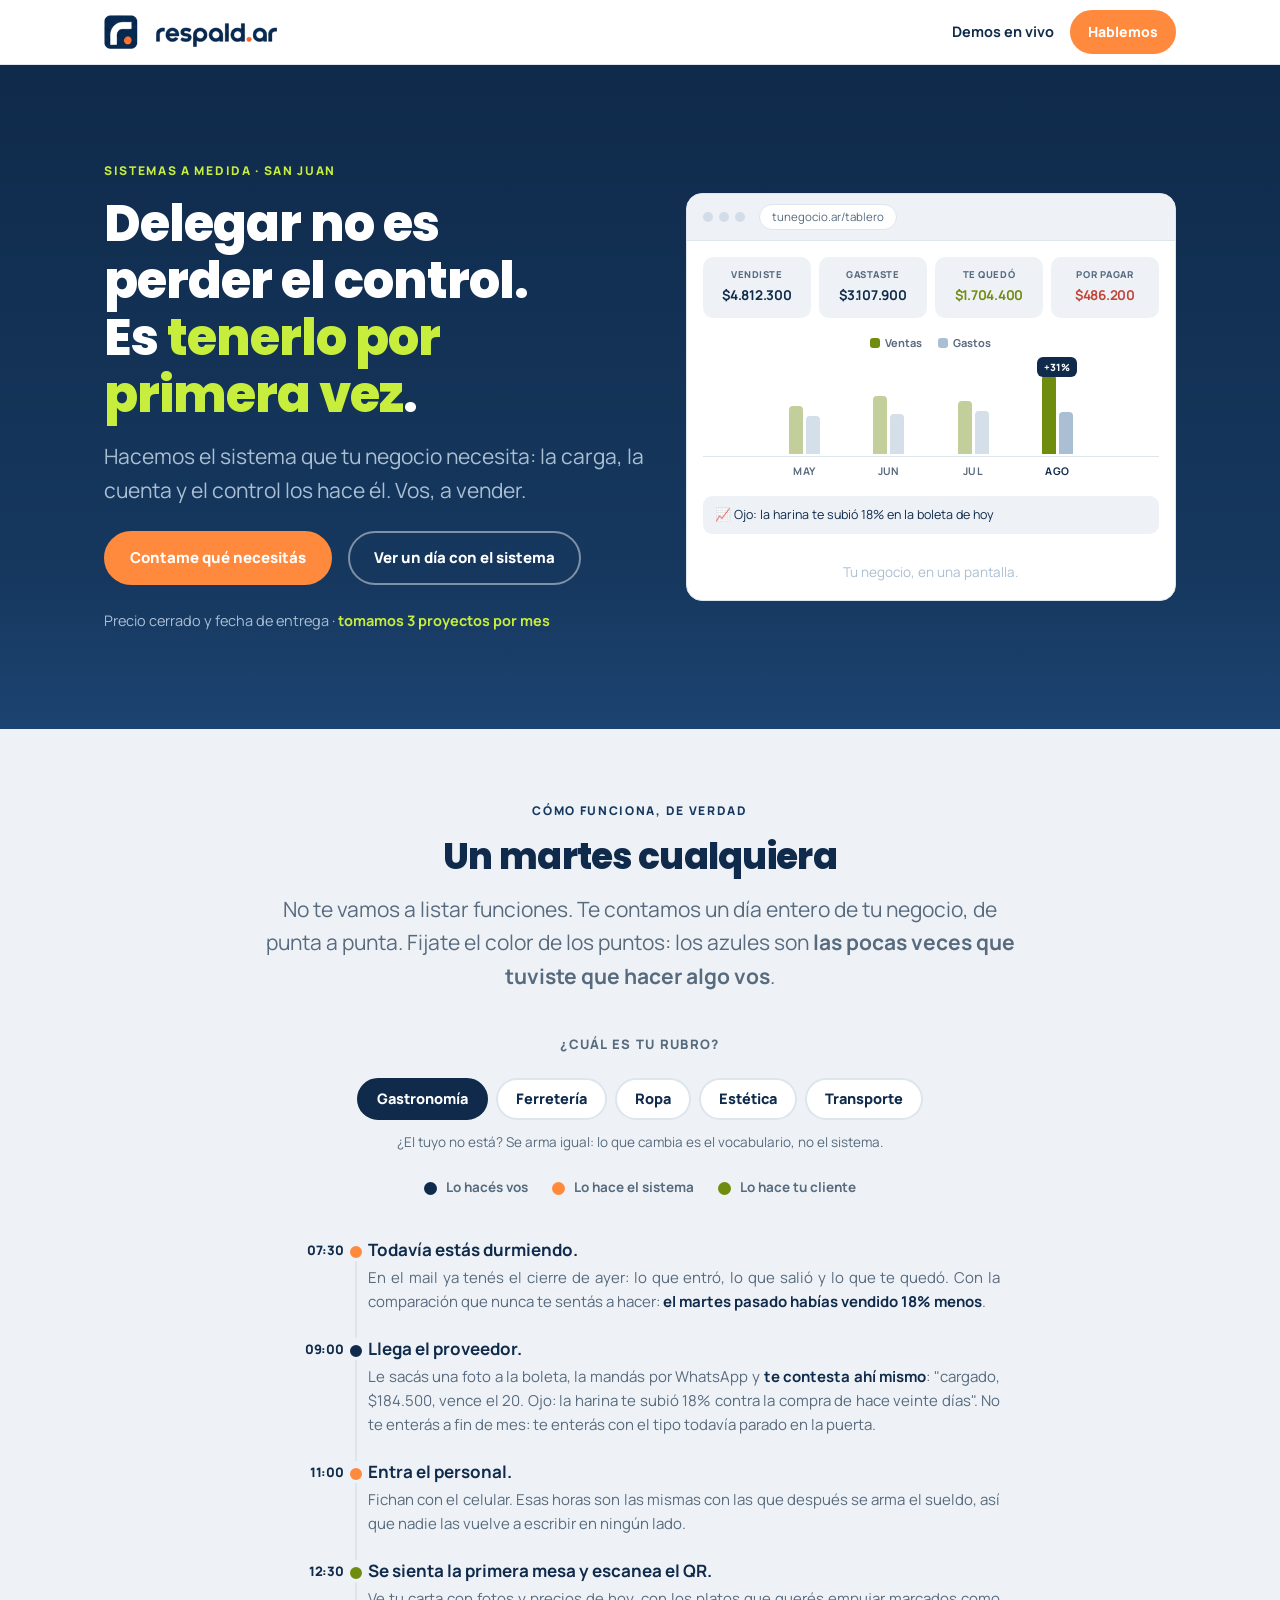
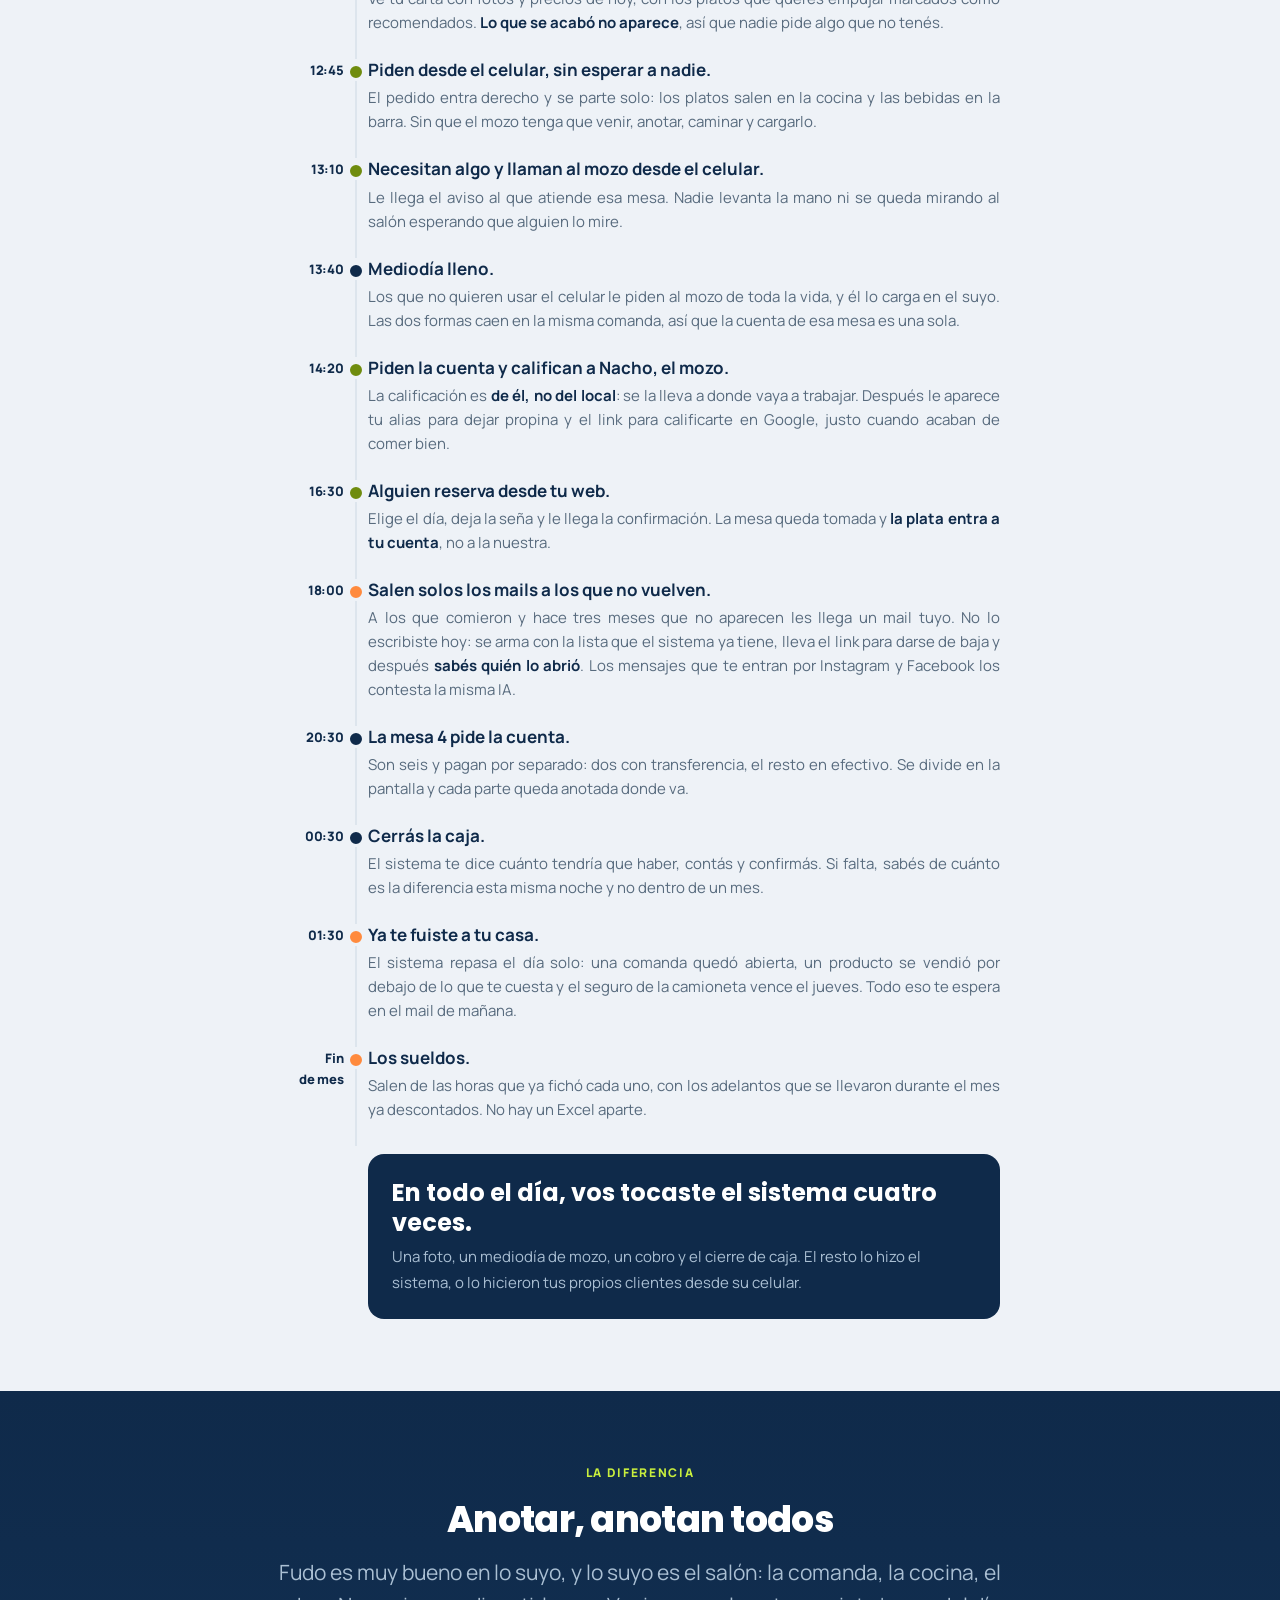
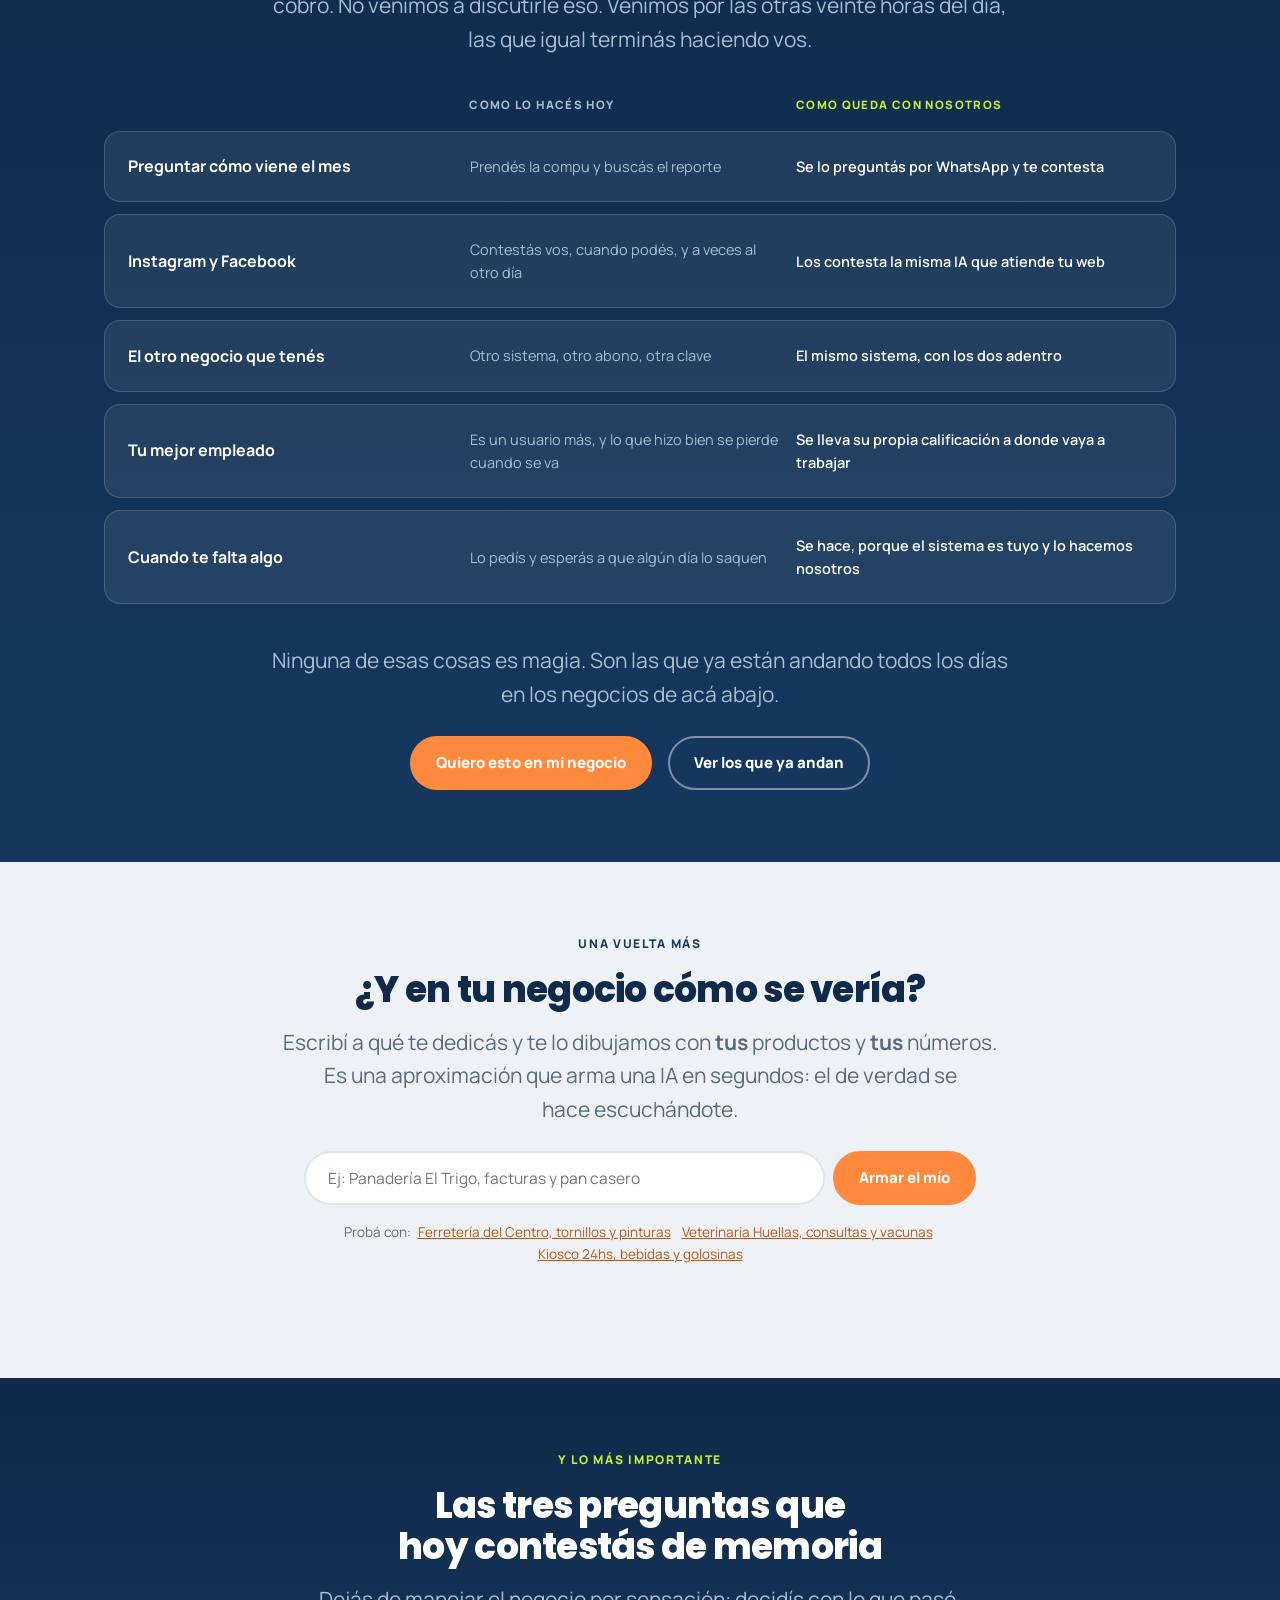
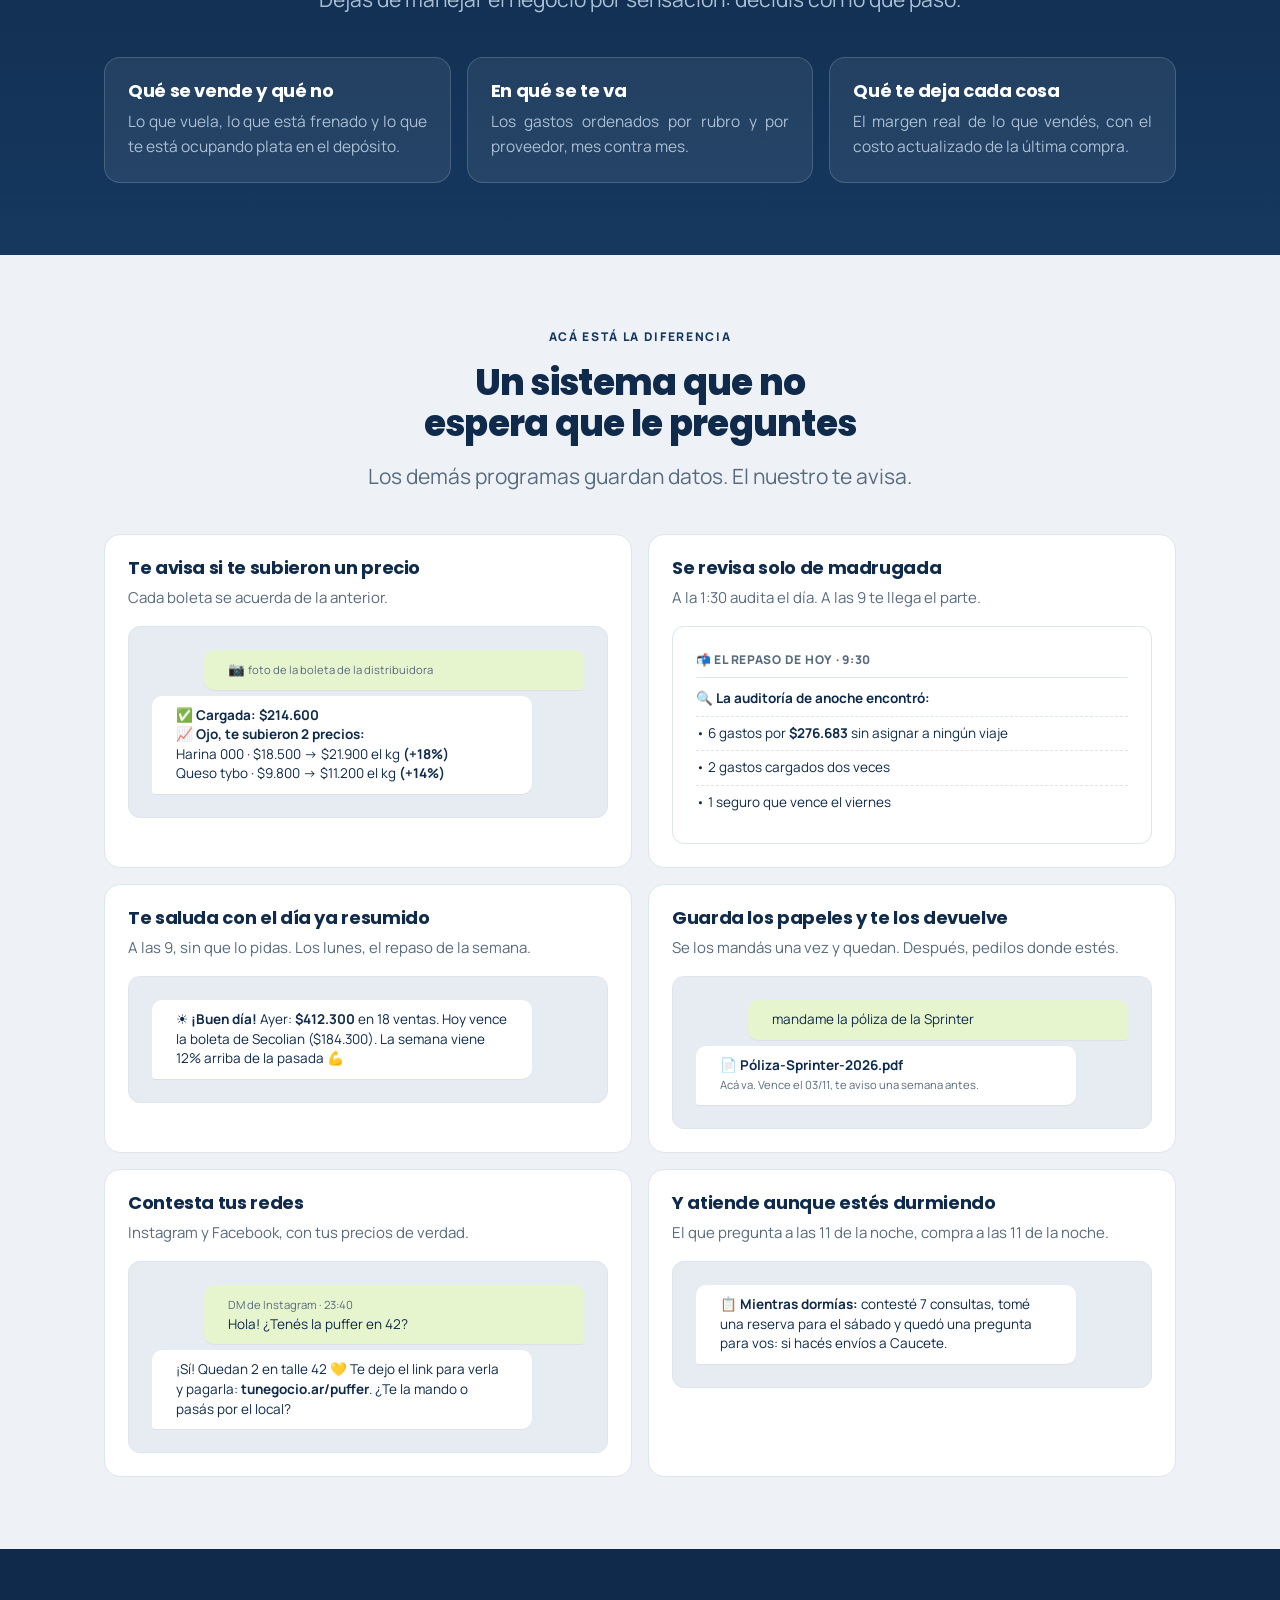
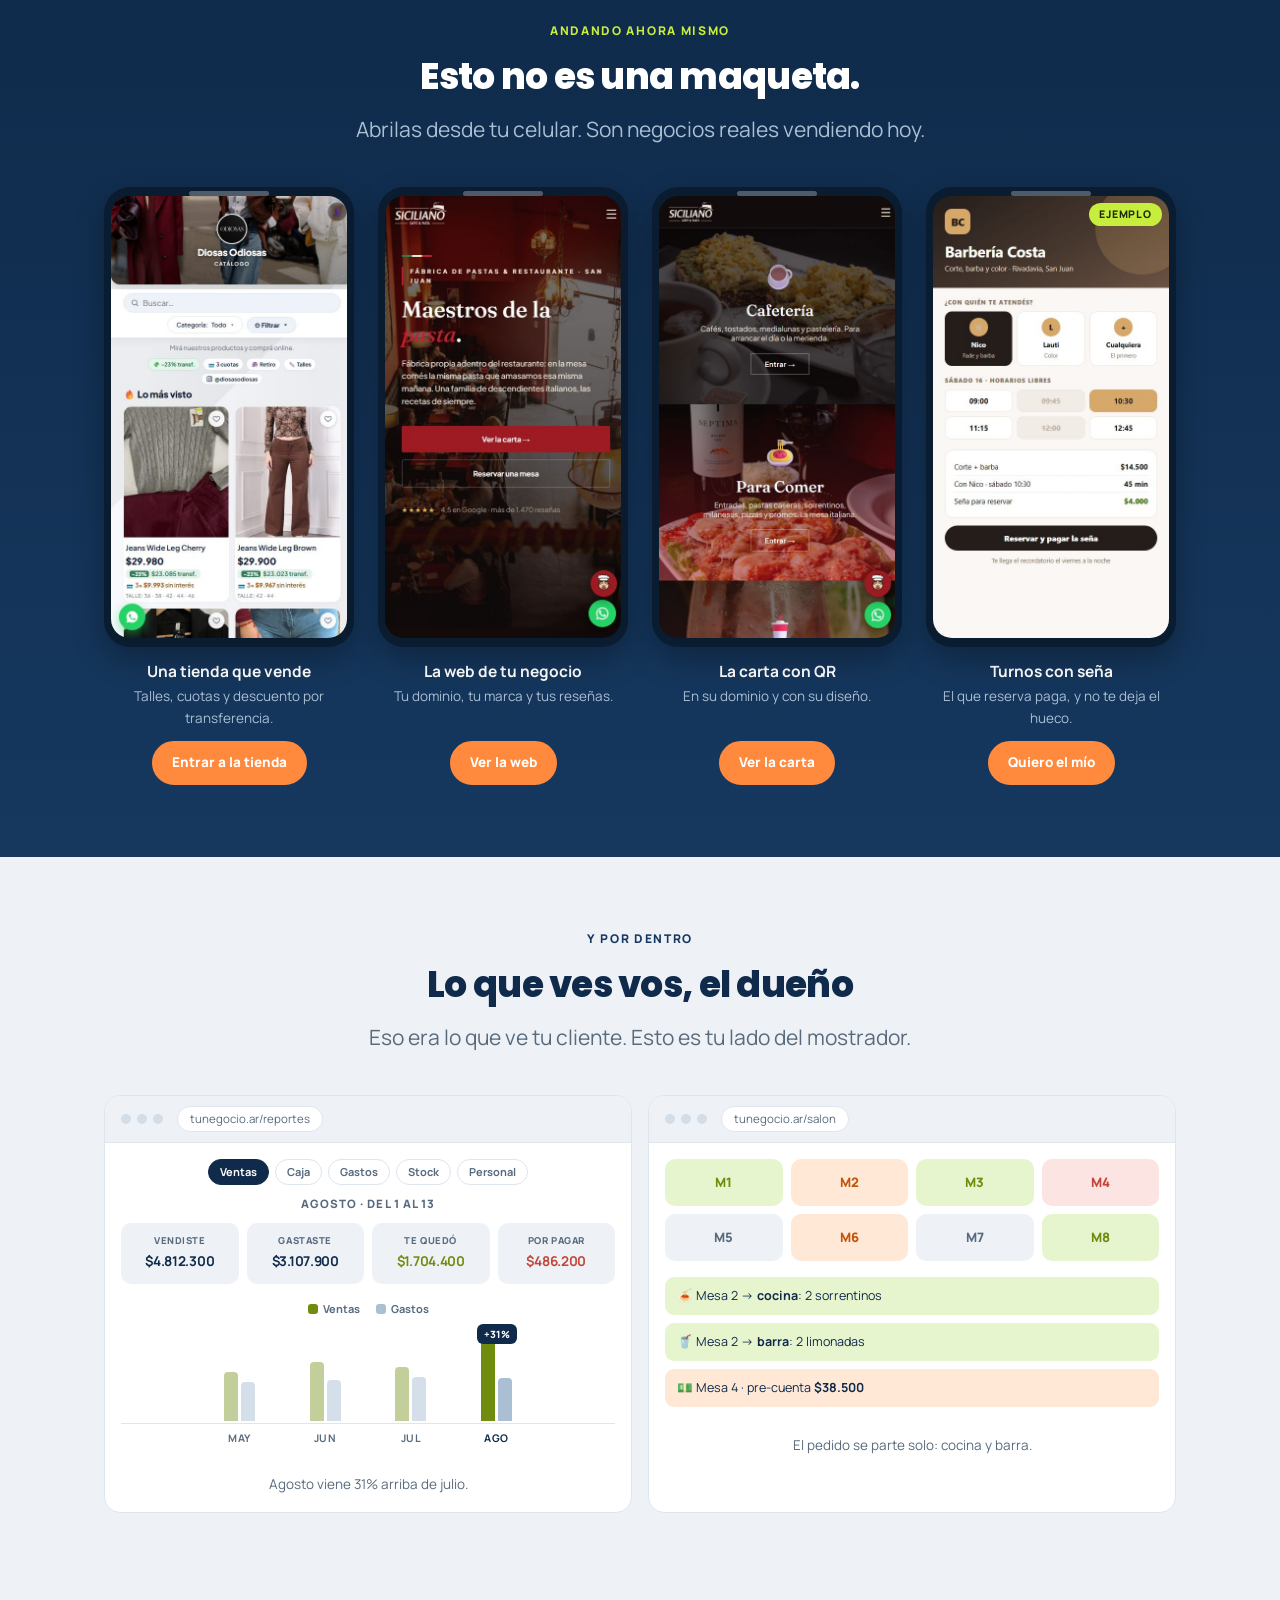
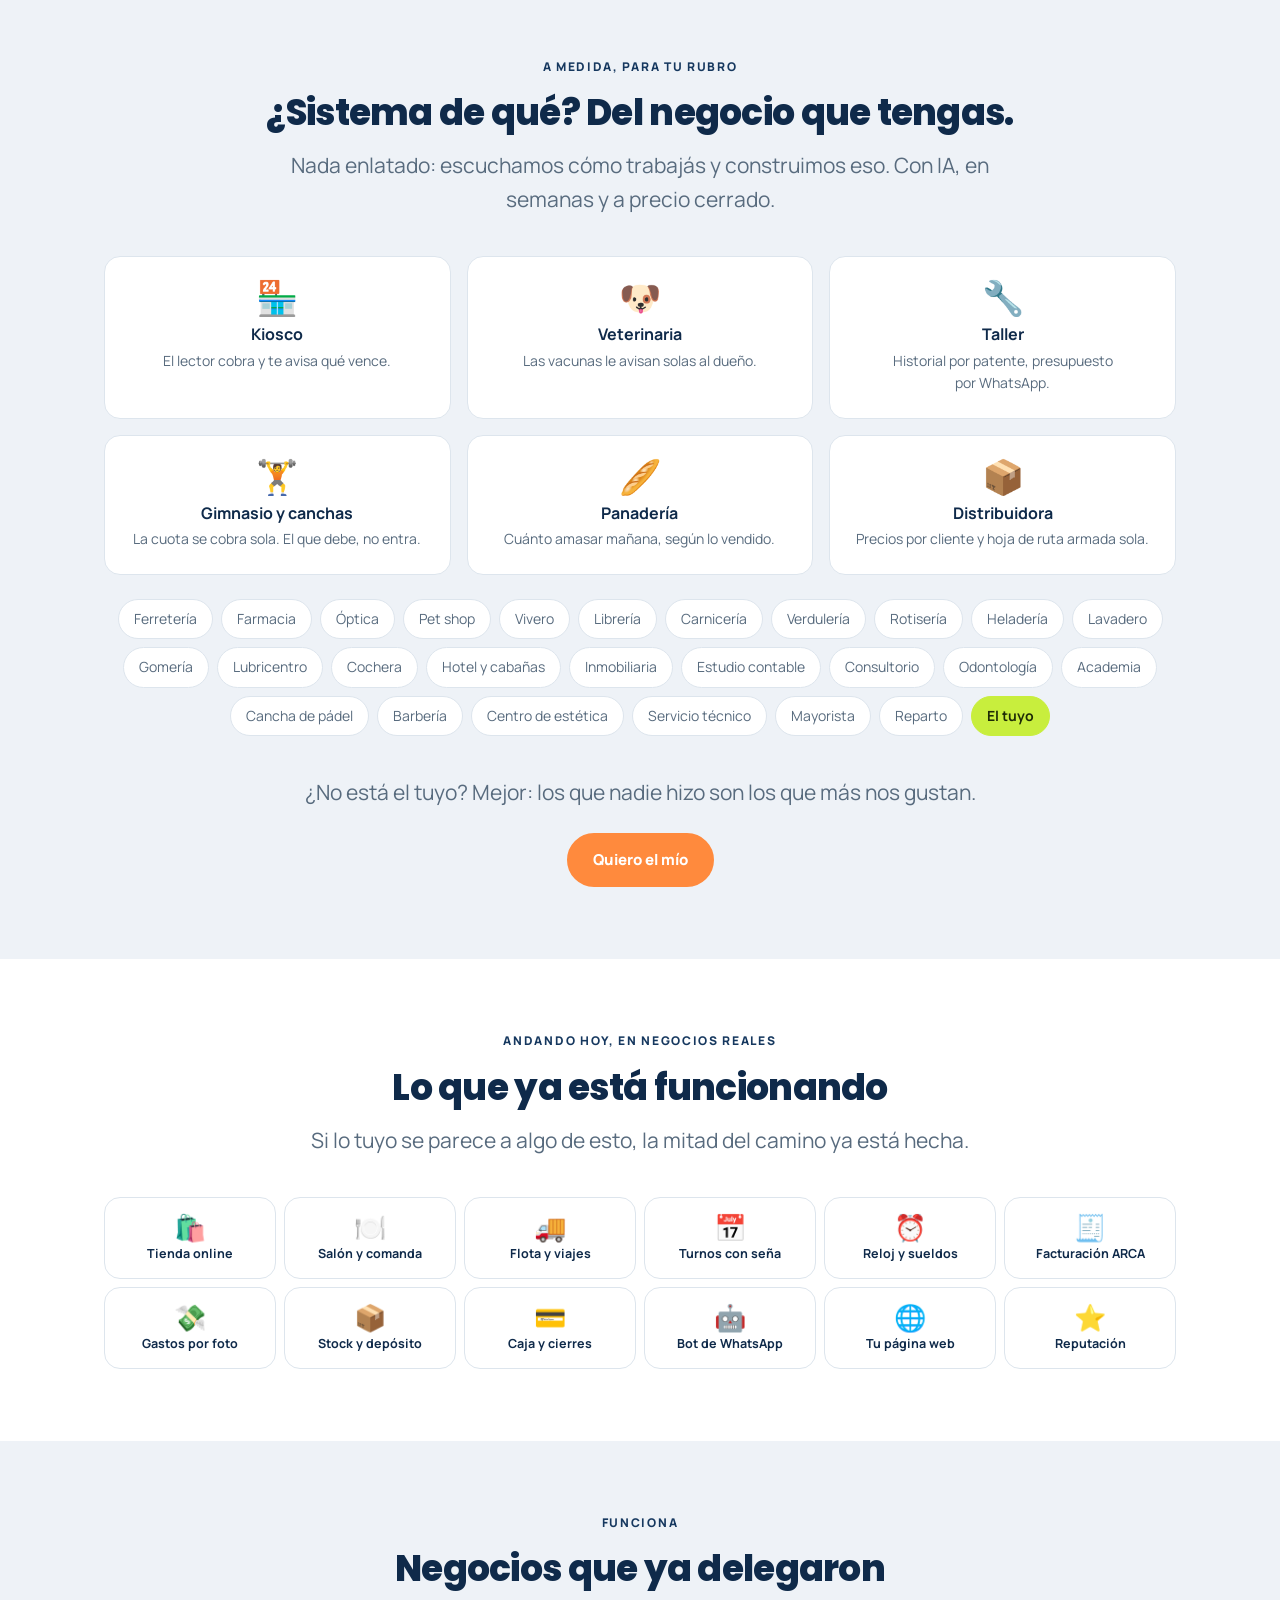
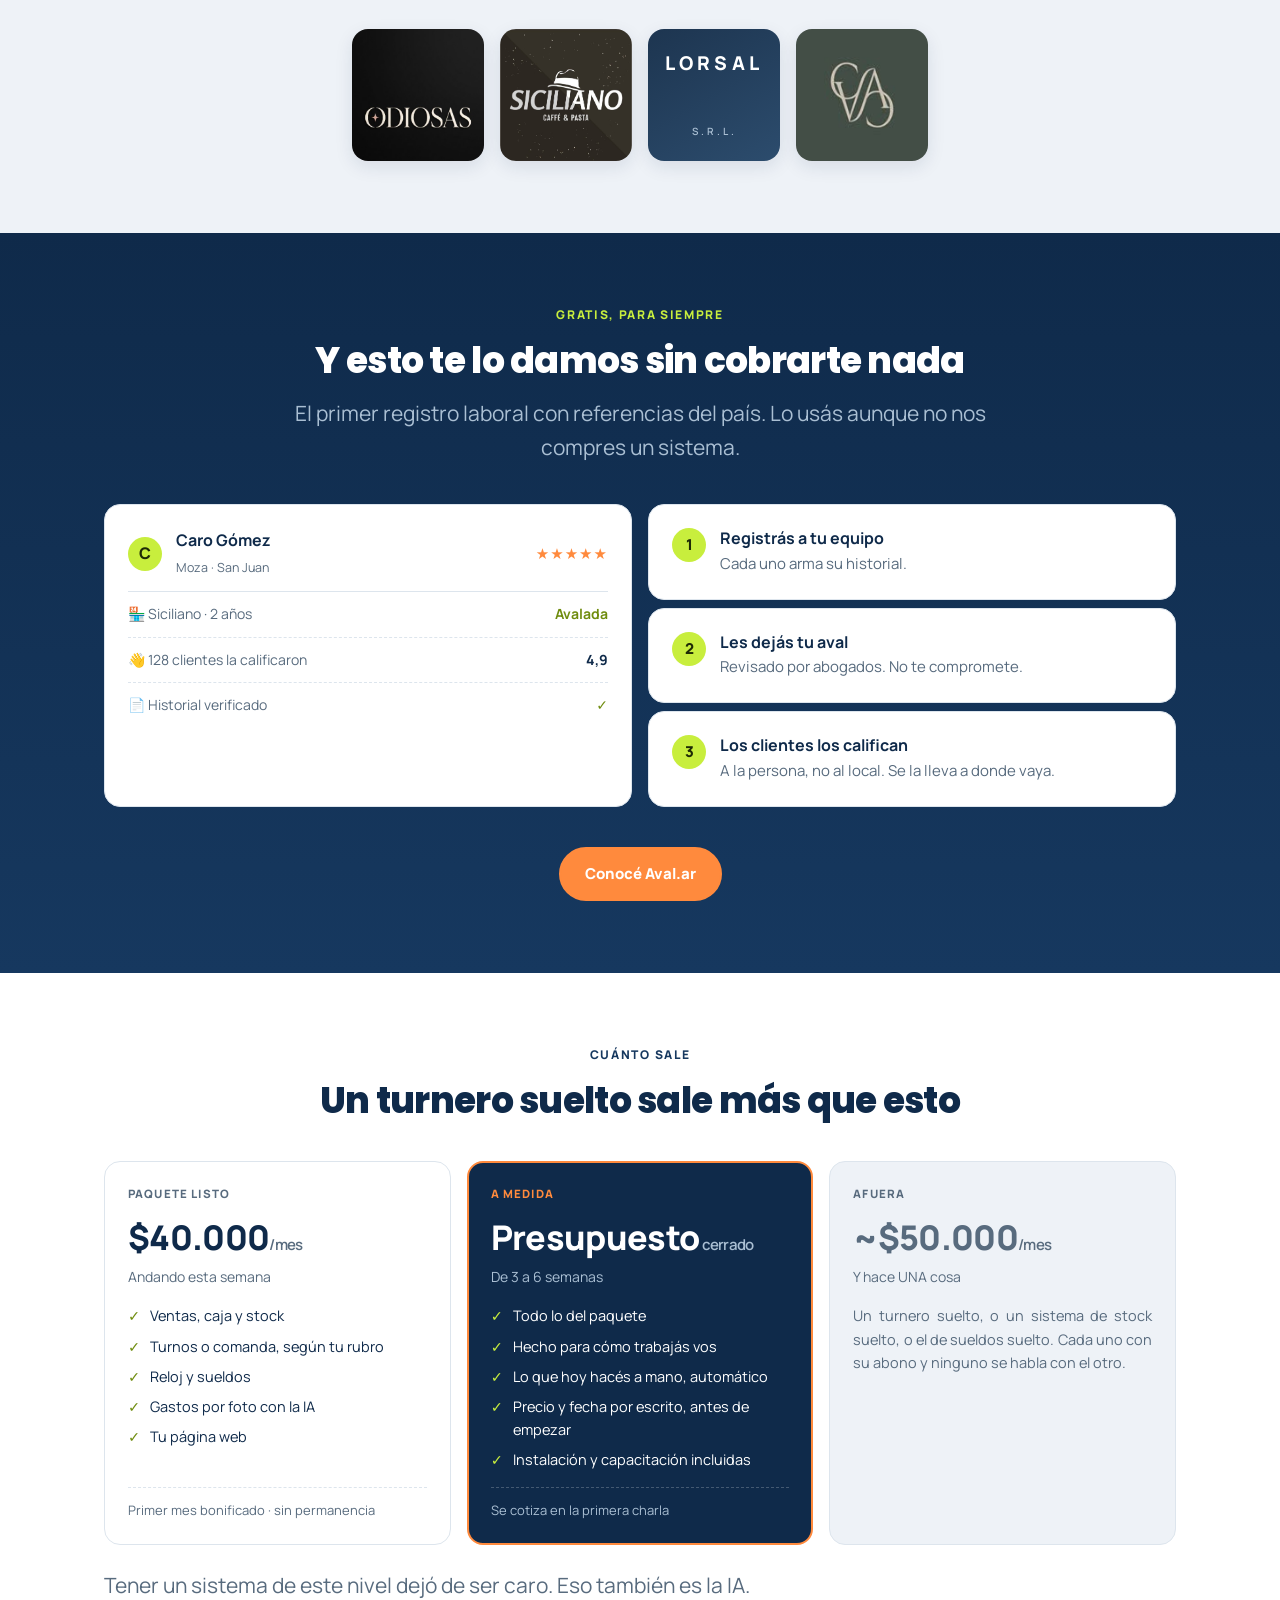
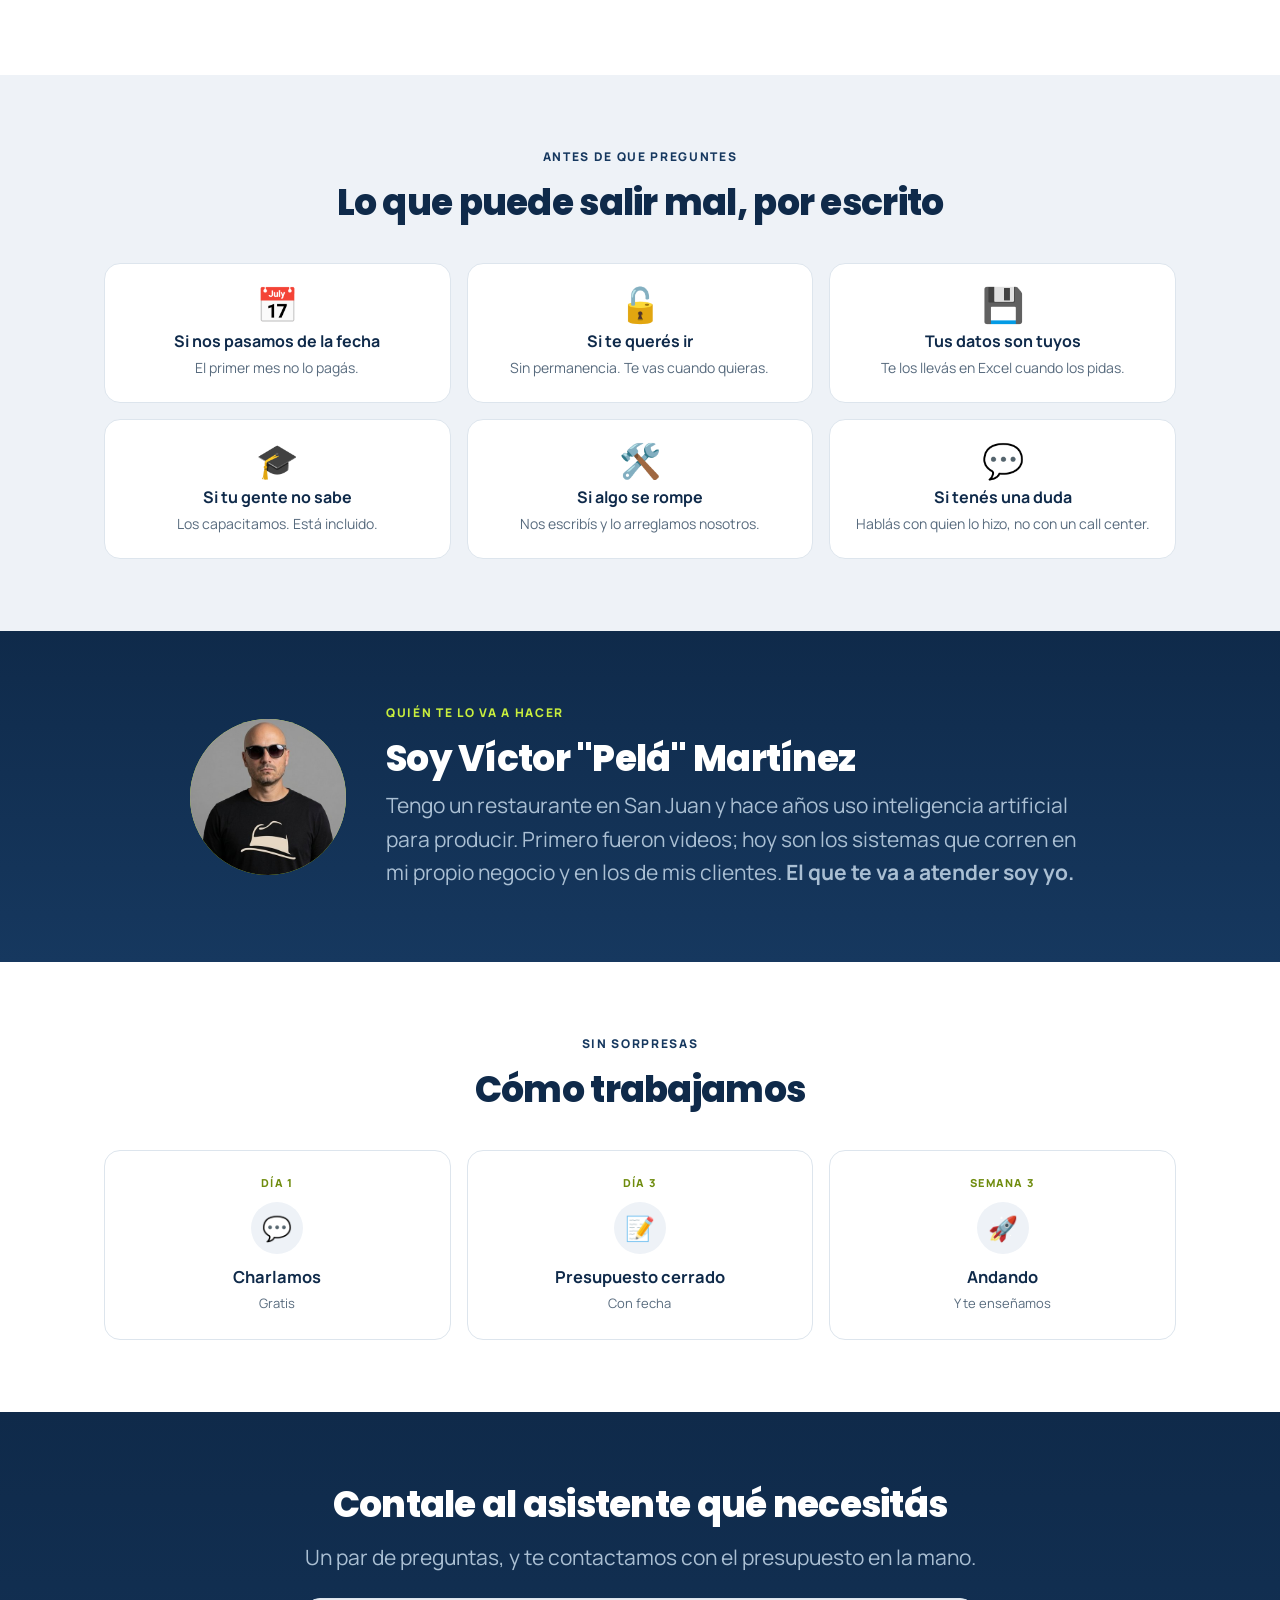
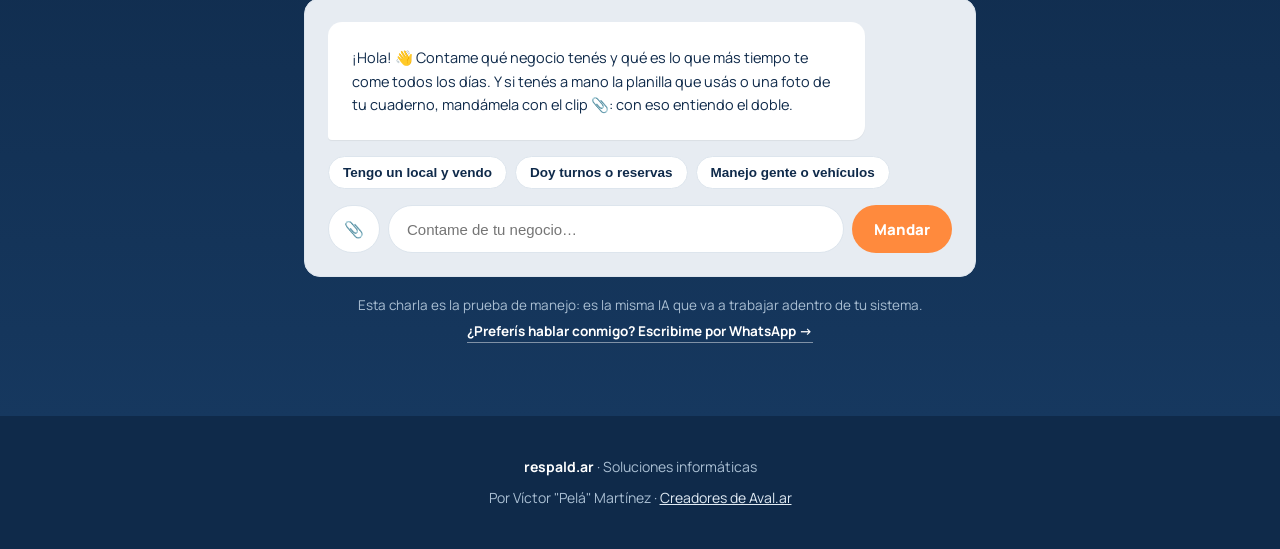
==== index.html @ db120cbf "Menos texto, mejor venta: estetica completa y fuera la repeticion TRES PEDIDOS DE PELA.  1) 'En este" ====
<!doctype html>
<html lang="es">
<head>
<meta charset="utf-8">
<meta name="viewport" content="width=device-width, initial-scale=1">
<title>Respaldar · Sistemas a medida para tu negocio</title>
<meta name="description" content="Hacemos el sistema que tu negocio necesita. Vos atendés, el sistema carga, cuenta y controla. Presupuesto cerrado y fecha de entrega.">
<!-- La tarjeta que se ve al compartir el link por WhatsApp: vende antes que la página -->
<meta property="og:type" content="website">
<meta property="og:title" content="Respaldar · Sistemas a medida para tu negocio">
<meta property="og:description" content="La carga, la cuenta y el control los hace el sistema. Vos, a vender. Presupuesto cerrado y fecha de entrega.">
<meta property="og:url" content="https://respald.ar/">
<meta property="og:image" content="https://respald.ar/og.png">
<meta property="og:image:width" content="1200">
<meta property="og:image:height" content="630">
<meta name="twitter:card" content="summary_large_image">
<!-- La voz visual de la marca: los títulos van con la MISMA letra del
     logo (Poppins: geométrica, la "a" de un solo piso, remates rectos),
     así la página suena a la marca en lo que más se ve. El texto queda en
     Manrope: esa letra tan circular cansa en párrafos largos, porque
     todas las formas se parecen y el ojo pierde el renglón. Si Google
     Fonts no responde, cae a la del sistema y la página sigue en pie. -->
<!-- El isotipo de marca. El PNG va PRIMERO y el .svg viejo ya no se
     referencia: dejarlo declarado hacía que el navegador prefiriera el
     vectorial y siguiera mostrando el logo anterior. -->
<link rel="icon" type="image/png" sizes="32x32" href="favicon-32x32.png">
<link rel="icon" type="image/png" sizes="16x16" href="favicon-16x16.png">
<link rel="icon" type="image/png" sizes="192x192" href="favicon-192x192.png">
<link rel="apple-touch-icon" sizes="180x180" href="favicon-180x180.png">
<link rel="preconnect" href="https://fonts.googleapis.com">
<link rel="preconnect" href="https://fonts.gstatic.com" crossorigin>
<link href="https://fonts.googleapis.com/css2?family=Poppins:wght@600;700;800&family=Manrope:wght@400;500;700;800&display=swap" rel="stylesheet">
<style>
/* ═══════════════════════════════════════════════════════════════
   SISTEMA. Todo valor de espacio sale de acá; ningún número suelto.
   COMPOSICIÓN (regla de Pelá, 13/08): la página abre con COLOR y
   los bloques de presentación van CENTRADOS — eyebrow, título y
   bajada al medio, ocupando el ancho. Lo alineado a la izquierda
   vive solo DENTRO de tarjetas y listas. Nada de columna angosta
   pegada al margen con el resto del ancho vacío.
   Se verifica midiendo ejes izquierdos en el DOM (los centrados no
   cuentan): dos ejes a menos de 10px son un error.
   ═══════════════════════════════════════════════════════════════ */
:root{
  /* ── COLOR: cada uno significa UNA cosa y no se cruzan los roles ──
     · tinta  = la base seria de la marca
     · cálido = LA ACCIÓN: todo botón donde querés que toquen
     · lima   = LA ENERGÍA: datos que saltan, acentos, medallones
     Si el lima aparece en un botón o el cálido en un dato, la página
     pierde el idioma y todo vuelve a parecer decorado. */
  --tinta:#0f2a4a;
  --tinta-2:#16385f;
  --calido:#ff8a3d;
  --calido-osc:#c2540b;
  --calido-txt:#2a1503;
  --lima:#c8ee3d;
  --lima-osc:#6f8c0e;
  --papel:#ffffff;
  --papel-2:#eef2f7;
  --gris:#586b7e;
  --gris-claro:#aabfd3;
  --linea:#dde5ed;
  --rojo:#c2453a;
  /* Los fondos suaves y el texto sobre lima estaban sueltos por todo el
     archivo (un verde acá, un rosa allá, un dorado en las estrellas) y de
     lejos la página parecía de cinco colores. Son DERIVADOS de los tres
     de arriba, nada nuevo: si no sale de acá, no va. */
  --lima-txt:#1e2b06;
  --lima-suave:#e7f5cf;
  --calido-suave:#ffe8d6;
  --rojo-suave:#fbe4e1;

  --e1:8px;
  --e2:16px;
  --e3:24px;
  --e4:40px;
  --e5:72px;

  /* caja: UN solo padding; --caja-b compensa el borde de 1px */
  --caja:24px;
  --caja-b:23px;
  --radio:16px;

  --medallon:34px;
  --gap-medallon:14px;

  --intro:76ch;        /* ancho del bloque centrado de presentación */
  --ancho:1120px;
}

*{box-sizing:border-box}
html{-webkit-text-size-adjust:100%}
body{
  margin:0;background:var(--papel);color:var(--tinta);
  font-family:Manrope,system-ui,-apple-system,"Segoe UI",Roboto,Helvetica,Arial,sans-serif;
  line-height:1.6;-webkit-font-smoothing:antialiased;
}
.wrap{max-width:var(--ancho);margin:0 auto;padding-inline:var(--e3)}

/* ── tipografía ─────────────────────────────────────────────── */
/* los títulos llevan la letra con carácter; el texto va en Manrope */
h1,h2,h3{margin:0 0 var(--e2);line-height:1.14;letter-spacing:-.02em;text-wrap:balance;
  font-family:'Poppins',Manrope,system-ui,sans-serif}
h1{font-size:clamp(30px,4.6vw,50px);font-weight:800}
h2{font-size:clamp(24px,3.2vw,36px);font-weight:800}
h3{font-size:18px;font-weight:700;margin-bottom:var(--e1)}
p{margin:0 0 var(--e2);text-align:justify;hyphens:auto;text-wrap:pretty}
p:last-child{margin-bottom:0}
.eyebrow{
  font-size:12px;font-weight:800;letter-spacing:.14em;text-transform:uppercase;
  color:var(--tinta-2);margin-bottom:var(--e2)
}
.lead{font-size:clamp(17px,1.9vw,21px);color:var(--gris)}

/* bloque de presentación: SIEMPRE centrado, al medio, ancho generoso */
.intro{max-width:var(--intro);margin:0 auto var(--e4);text-align:center}
.intro p{text-align:center}
.intro .acciones{justify-content:center}
.intro-fin{margin-top:var(--e4);margin-bottom:0}

.mt-3{margin-top:var(--e3)}
.mt-4{margin-top:var(--e4)}

/* ── barra: oscura, atada al hero ───────────────────────────── */
/* Header CLARO: el logo de marca lleva el nombre en azul noche, así que
   sobre el tinta no se veía. Es además para lo que está hecho (el manual
   de los assets manda la versión transparente a encabezados). */
header{position:sticky;top:0;z-index:50;background:#fff;border-bottom:1px solid var(--linea)}
.barra{display:flex;align-items:center;justify-content:space-between;gap:var(--e2);height:64px}
.marca{display:flex;align-items:center;text-decoration:none;color:var(--tinta)}
.marca img{display:block;height:34px;width:auto}
@media(max-width:520px){.marca img{height:28px}}

.btn{
  display:inline-block;background:#fff;color:var(--tinta);text-decoration:none;
  padding:13px var(--e3);border-radius:999px;font-weight:800;font-size:15px;
  border:2px solid #fff;transition:transform .12s ease;text-align:center;
  font-family:Manrope,system-ui,sans-serif
}
.btn:hover{transform:translateY(-2px)}
/* el botón de acción es CÁLIDO (se mantiene el nombre .btn-lima para no
   tocar 14 llamadas; lo que cambió es qué color significa "tocá acá") */
.btn-lima{background:var(--calido);border-color:var(--calido);color:#fff}
.btn-borde{background:transparent;color:#fff;border-color:rgba(255,255,255,.45)}
.btn-borde-t{background:transparent;color:var(--tinta);border-color:var(--tinta)}
.btn-chico{padding:9px var(--e2);font-size:14px}
.barra-der{display:flex;gap:var(--e2);align-items:center}
.lnk{color:var(--tinta);font-weight:700;font-size:14.5px;text-decoration:none}
.lnk:hover{color:var(--calido-osc)}
.acciones{display:flex;flex-wrap:wrap;gap:var(--e2);margin-top:var(--e3);align-items:center}

/* ── franjas ────────────────────────────────────────────────── */
section{padding-block:var(--e5)}
.clara{background:var(--papel-2)}
.oscura{background:linear-gradient(180deg,var(--tinta) 0%,var(--tinta-2) 100%);color:#fff}
.oscura .eyebrow{color:var(--lima)}
.oscura .lead{color:var(--gris-claro)}

/* hero: la portada tiene COLOR y una pantalla al lado del texto.
   Con imagen al costado el texto va a la IZQUIERDA de su columna (dos
   columnas centradas entre sí); en el celu se apila y vuelve al centro. */
.hero{background:linear-gradient(180deg,var(--tinta) 0%,var(--tinta-2) 78%,#1c4471 100%);color:#fff;padding-block:calc(var(--e5) + var(--e3))}
.hero-grid{display:grid;grid-template-columns:1.05fr .95fr;gap:var(--e4);align-items:center}
.hero-txt{text-align:left}
.hero-txt p{text-align:left}
.hero .lead{color:var(--gris-claro)}
.hero em{font-style:normal;color:var(--lima)}
.hero-nota{font-size:14.5px;color:var(--gris-claro);margin-top:var(--e3)}
@media(max-width:900px){
  .hero-grid{grid-template-columns:1fr}
  .hero-txt{text-align:center}
  .hero-txt p{text-align:center}
  .hero-txt .acciones{justify-content:center}
}

/* ── grillas ────────────────────────────────────────────────── */
.grid{display:grid;gap:var(--e2)}
.g2{grid-template-columns:repeat(2,1fr)}
.g3{grid-template-columns:repeat(3,1fr)}
.g4{grid-template-columns:repeat(4,1fr)}
@media(max-width:900px){.g2,.g3,.g4{grid-template-columns:1fr}}

/* ── cajas: todas con el mismo padding compensado ───────────── */
.tarj{background:var(--papel);border:1px solid var(--linea);border-radius:var(--radio);padding:var(--caja-b);text-align:left}
.clara .tarj{background:#fff}
.oscura .tarj{background:rgba(255,255,255,.07);border-color:rgba(255,255,255,.16)}
.tarj p{color:var(--gris);font-size:15.5px}
.oscura .tarj p{color:var(--gris-claro)}
.tarj p b{color:var(--tinta)}
.oscura .tarj p b{color:#fff}

/* ── ítem con medallón ──────────────────────────────────────── */
.item{display:flex;gap:var(--gap-medallon);align-items:flex-start;text-align:left}
.medallon{
  flex:0 0 var(--medallon);width:var(--medallon);height:var(--medallon);border-radius:50%;
  display:grid;place-items:center;background:var(--lima);color:var(--lima-txt);font-weight:800;font-size:15px
}
.medallon svg{width:16px;height:16px}
.item b{display:block;font-size:16px;line-height:1.35}
.item p{font-size:15px;color:var(--gris);margin:2px 0 0;text-align:justify}

ul.lista{list-style:none;padding:0;margin:0;display:grid;gap:var(--e1)}
ul.lista li{background:var(--papel);border:1px solid var(--linea);border-radius:var(--radio);padding:var(--caja-b)}

/* 🔴 REGLA ANTI "BLANCO SOBRE BLANCO": toda caja de fondo CLARO declara su
   color de texto. Dentro de una franja .oscura el texto hereda #fff y los
   títulos desaparecen sobre la tarjeta blanca. Ya pasó tres veces: los
   números del tablero, la burbuja del chat y los pasos de la pata gratis. */
ul.lista li,ul.lista li b,.mod,.mod b,.hito,.hito b,.perfil,.perfil b,
.kpi,.kpi b,.screen,.wa,.snap,.burb{color:var(--tinta)}

/* ── chat ───────────────────────────────────────────────────── */
.wa{background:#e7ecf2;border:1px solid var(--linea);border-radius:var(--radio);padding:var(--caja-b);text-align:left}
.wa-top{display:flex;gap:var(--gap-medallon);align-items:center;margin-bottom:var(--e2)}
.wa-top b{display:block;font-size:15px;line-height:1.3}
.wa-top span{display:block;font-size:12px;color:var(--gris);line-height:1.2}
/* ancho fijo y padding del sistema: cada burbuja con su medida inventa ejes.
   La burbuja NO tiene borde, así que usa --caja (la compensada es solo para
   cajas con borde): 24+1+23+24 = 72, la misma columna que el resto */
/* color EXPLÍCITO: el chat vivo está dentro de .oscura (color:#fff) y sin esto
   la burbuja blanca escribía blanco sobre blanco — se veía solo el emoji */
.burb{width:86%;padding:var(--caja);border-radius:14px;font-size:14.5px;margin-bottom:var(--e1);
      box-shadow:0 1px 1px rgba(0,0,0,.06);color:var(--tinta)}
@media(max-width:900px){.burb{width:100%}}
.burb p{text-align:left;font-size:14.5px}
.mia{background:var(--lima-suave);margin-left:auto;border-bottom-right-radius:4px}
.suya{background:#fff;border-bottom-left-radius:4px}
.suya small{color:var(--gris)}
.foto-boleta{background:linear-gradient(160deg,#c9d4e0,#eef2f6);border-radius:10px;height:96px;
             display:grid;place-items:center;color:#6d7f92;font-size:13px;margin-bottom:var(--e1)}

/* ── números ────────────────────────────────────────────────── */
.kpi{background:#fff;border:1px solid var(--linea);border-radius:var(--radio);padding:var(--caja-b);text-align:left}
.kpi span{display:block;font-size:12px;font-weight:800;letter-spacing:.1em;text-transform:uppercase;color:var(--gris)}
/* tarjeta blanca dentro de .oscura: sin color explícito el número hereda blanco */
.kpi b{display:block;font-size:clamp(23px,2.8vw,30px);font-weight:800;margin-top:6px;letter-spacing:-.02em;color:var(--tinta)}
.kpi.verde b{color:var(--lima-osc)}
.kpi.roja b{color:var(--rojo)}

/* ── casos ──────────────────────────────────────────────────── */
.caso .rubro{display:block;font-size:12px;font-weight:800;letter-spacing:.1em;text-transform:uppercase;color:var(--lima-osc);margin-bottom:var(--e1)}

/* ── mini capturas (el sistema hablando, en chiquito) ─────────
   Paddings del SISTEMA, nada inventado: la caja usa --e2 y las burbujas
   10/--e2, así el texto de adentro cae en ejes propios a más de 10px de
   los del resto de la tarjeta. Burbujas por ancho fijo + margen auto
   (como el chat grande), nunca por porcentaje suelto. */
.snap{background:#e7ecf2;border:1px solid var(--linea);border-radius:12px;padding:var(--caja-b);margin-top:var(--e2)}
.snap .b{border-radius:10px;padding:10px var(--caja);font-size:13.5px;line-height:1.45;margin-bottom:6px;
  box-shadow:0 1px 1px rgba(0,0,0,.05);color:var(--tinta);text-align:left;width:88%}
.snap .b:last-child{margin-bottom:0}
.snap .b.v{background:var(--lima-suave);margin-left:auto;border-bottom-right-radius:3px}
.snap .b.w{background:#fff;margin-right:auto;border-bottom-left-radius:3px}
.snap .b small{color:var(--gris)}
.snap.mail{background:#fff}
.snap.mail .de{font-size:12px;font-weight:800;letter-spacing:.06em;text-transform:uppercase;color:var(--gris);
  border-bottom:1px solid var(--linea);padding-bottom:8px;margin-bottom:4px;text-align:left}
.snap.mail .ml{font-size:13.5px;color:var(--tinta);padding:6px 0;border-bottom:1px dashed var(--linea);text-align:left}
.snap.mail .ml:last-child{border-bottom:0}
.joya > p{font-size:15px}

/* ── precios: tres columnas, el a medida destacado ─────────── */
.precios{display:grid;grid-template-columns:repeat(3,1fr);gap:var(--e2);margin-top:var(--e3);align-items:stretch}
@media(max-width:900px){.precios{grid-template-columns:1fr}}
.pr{background:#fff;border:1px solid var(--linea);border-radius:var(--radio);padding:var(--caja-b);
  text-align:left;display:flex;flex-direction:column;color:var(--tinta)}
.pr-rot{font-size:11.5px;font-weight:800;letter-spacing:.1em;text-transform:uppercase;color:var(--gris)}
.pr-num{display:block;font-size:clamp(26px,3.4vw,34px);font-weight:800;letter-spacing:-.02em;margin:6px 0 2px}
.pr-num small{font-size:15px;font-weight:600;color:var(--gris)}
.pr-num.afuera{color:var(--gris)}
.pr-sub{font-size:14px;color:var(--gris);margin-bottom:var(--e2)}
.pr ul{list-style:none;padding:0;margin:0 0 var(--e2);display:grid;gap:7px}
.pr li{font-size:14.5px;padding-left:22px;position:relative}
.pr li::before{content:"✓";position:absolute;left:0;color:var(--lima-osc);font-weight:800}
.pr p{font-size:14.5px;color:var(--gris)}
.pr-nota{margin-top:auto;font-size:13px;color:var(--gris);border-top:1px dashed var(--linea);padding-top:12px}
/* el plan recomendado va en tinta con el borde cálido: el lima acá competía
   con los botones y dos verdes distintos peleaban en la misma pantalla */
/* borde de 2px: el padding se compensa 1px más para que el interior caiga en
   el MISMO eje que las tarjetas de borde fino (regla del borde que corre) */
.pr.destacado{background:var(--tinta);border:2px solid var(--calido);color:#fff;padding:calc(var(--caja-b) - 1px)}
.pr.destacado .pr-num{color:#fff}
.pr.destacado .pr-rot{color:var(--calido)}
.pr.destacado .pr-sub,.pr.destacado .pr-nota,.pr.destacado .pr-num small{color:var(--gris-claro)}
.pr.destacado li{color:#fff}
.pr.destacado li::before{color:var(--lima)}
.pr.destacado .pr-nota{border-top-color:rgba(255,255,255,.22)}
.pr.comparar{background:var(--papel-2)}

/* ── la firma: quién hace el trabajo ────────────────────────── */
.firma{display:flex;gap:var(--e4);align-items:center;max-width:900px;margin:0 auto}
@media(max-width:760px){.firma{flex-direction:column;gap:var(--e3);text-align:center}
  .firma-txt p{text-align:center}}
.firma-foto{flex:0 0 156px;width:156px;height:156px;border-radius:50%;background:var(--lima);
  color:var(--lima-txt);display:grid;place-items:center;font-size:50px;font-weight:800;letter-spacing:-.02em;
  overflow:hidden;position:relative}
/* la foto tapa las iniciales cuando existe. El archivo ya viene recortado en
   cuadrado sobre la cara (440x440), así que acá va centrada y nada más. */
.firma-foto img{position:absolute;inset:0;width:100%;height:100%;object-fit:cover;object-position:center}
.firma-foto em{font-style:normal}
.firma-txt{text-align:left}
.firma-txt h2{margin-bottom:10px}
.firma-txt p{text-align:left}

/* ── módulos: estampitas en vez de párrafos ─────────────────── */
.modulos{display:grid;grid-template-columns:repeat(6,1fr);gap:var(--e1);margin-top:var(--e3)}
@media(max-width:900px){.modulos{grid-template-columns:repeat(3,1fr)}}
@media(max-width:520px){.modulos{grid-template-columns:repeat(2,1fr)}}
.mod{background:#fff;border:1px solid var(--linea);border-radius:var(--radio);padding:var(--e2) 6px;
  text-align:center;display:flex;flex-direction:column;align-items:center;gap:6px}
.mod i{font-style:normal;font-size:26px;line-height:1}
.mod b{font-size:12.5px;line-height:1.25;color:var(--tinta)}

/* ── línea de tiempo: el "cómo trabajamos" con plazos ───────── */
.linea-t{display:grid;grid-template-columns:repeat(3,1fr);gap:var(--e2);margin-top:var(--e3);position:relative}
@media(max-width:640px){.linea-t{grid-template-columns:1fr}}
.hito{background:#fff;border:1px solid var(--linea);border-radius:var(--radio);padding:var(--caja-b);text-align:center}
.hito .cuando{display:block;font-size:11px;font-weight:800;letter-spacing:.12em;color:var(--lima-osc);margin-bottom:10px}
.hito .punto{display:grid;place-items:center;width:52px;height:52px;margin:0 auto 10px;border-radius:50%;
  background:var(--papel-2);font-size:24px}
.hito b{display:block;font-size:16.5px}
.hito small{color:var(--gris);font-size:13px}

/* ── el día del negocio ─────────────────────────────────────────
   Un relato, no una lista de funciones. Se lee de arriba a abajo
   como un martes real. El COLOR DEL PUNTO es el argumento: naranja
   = lo hizo el sistema, tinta = lo hiciste vos. De un vistazo se
   ve cuántos naranjas hay. */
/* ── el selector de rubro ───────────────────────────────────────
   El que entra elige a qué se dedica y el día se reescribe en SU
   vocabulario. Además queda en la URL (?rubro=ferreteria), así el
   vendedor manda un link que ya le habla al cliente. */
.rubros-tit{font-size:13px;font-weight:800;letter-spacing:.1em;text-transform:uppercase;
  color:var(--gris);margin-top:var(--e4);margin-bottom:12px}
.rubros{display:flex;gap:10px;justify-content:center;flex-wrap:wrap;margin-bottom:12px}
/* el que no se ve en la lista se cae del embudo, y son la mayoría */
.rubros-otro{font-size:13.5px;color:var(--gris);margin-bottom:0}
/* ⚠️ SIEMPRE anidado en .rubros: `.caso .rubro` ya existe (el rubro del
   cliente en la sección de casos) y un `.rubro` suelto le pinta borde y
   fondo a esos textos */
.rubros .rubro{background:#fff;border:2px solid var(--linea);color:var(--tinta);border-radius:999px;
  padding:10px 18px;font-weight:800;font-size:14.5px;cursor:pointer;font-family:inherit;
  line-height:1.2;transition:border-color .15s ease,background .15s ease,color .15s ease}
.rubros .rubro:hover{border-color:var(--calido)}
.rubros .rubro[aria-pressed="true"]{background:var(--tinta);border-color:var(--tinta);color:#fff}
/* el cambio se avisa con un parpadeo corto: sin eso, en celular no se
   nota que media pantalla se reescribió */
.dia.cambiando .mom,.dia.cambiando .cuenta{opacity:.25;transition:opacity .12s ease}
.dia .mom,.dia .cuenta{transition:opacity .25s ease}

.dia-ref{display:flex;gap:var(--e3);justify-content:center;flex-wrap:wrap;margin-top:var(--e3)}
.dia-ref .ref{display:inline-flex;align-items:center;gap:9px;font-size:13.5px;font-weight:700;color:var(--gris)}
.dia-ref .ref::before{content:"";width:13px;height:13px;border-radius:50%;flex:0 0 auto}
.dia-ref .vos::before{background:var(--tinta)}
.dia-ref .solo::before{background:var(--calido)}
.dia-ref .cliente::before{background:var(--lima-osc)}

.dia{max-width:720px;margin:0 auto}
/* La guía vertical la dibuja CADA momento, de su punto al de abajo, y el
   último no la dibuja. Con una sola línea de punta a punta había que
   adivinar dónde termina, y se metía adentro del cuadro del cierre. */
.mom{display:grid;grid-template-columns:64px 1fr;gap:var(--e3);align-items:start;
  padding-bottom:var(--e3);position:relative}
.mom::before{content:"";position:absolute;left:67px;top:4px;width:12px;height:12px;border-radius:50%;
  border:3px solid var(--papel-2);box-sizing:content-box;z-index:1}
.mom::after{content:"";position:absolute;left:75px;top:22px;bottom:0;width:2px;background:var(--linea)}
.mom:last-of-type::after{content:none}
.mom.vos::before{background:var(--tinta)}
.mom.solo::before{background:var(--calido)}
/* el tercero es el que más vende: lo hizo el CLIENTE y a vos no te costó
   nada (el QR de la mesa, la compra online, el turno) */
.mom.cliente::before{background:var(--lima-osc)}
.mom .hora{font-size:13px;font-weight:800;color:var(--tinta);letter-spacing:-.01em;padding-top:1px;
  text-align:right;white-space:nowrap}
.mom b{display:block;font-size:17px;color:var(--tinta);margin-bottom:5px;line-height:1.3}
.mom p{font-size:15px;color:var(--gris);margin:0}
.mom p b{display:inline;font-size:inherit;color:var(--tinta)}
/* el cierre cuelga de la misma columna de texto que los momentos */
.dia-fin{display:grid;grid-template-columns:64px 1fr;gap:var(--e3);margin-top:var(--e1)}
.dia-fin .cuenta{grid-column:2;background:var(--tinta);color:#fff;border-radius:var(--radio);
  padding:var(--caja);text-align:left}
.dia-fin .cuenta b{display:block;font-family:'Poppins',Manrope,system-ui,sans-serif;
  font-size:clamp(19px,2.4vw,24px);line-height:1.25;margin-bottom:6px}
.dia-fin .cuenta span{font-size:15px;color:var(--gris-claro)}
/* En celular el punto entero (12px + 3 de borde a cada lado = 18) no
   entraba en un gap de 16 y le comía la primera letra al título. Acá el
   punto se achica y el pasillo se ensancha: 40 + 20 deja el texto en 60
   y el punto termina en 57. */
@media(max-width:640px){
  .mom,.dia-fin{grid-template-columns:40px 1fr;gap:20px}
  .mom::before{left:43px;top:4px;width:10px;height:10px;border-width:2px}
  .mom::after{left:49px;top:18px}
  .mom .hora{font-size:12px}
  .dia-fin .cuenta{grid-column:1/-1}
}

/* ── la comparación ─────────────────────────────────────────────
   Tres columnas en compu; en celular cada fila se apila y las
   etiquetas ocultas ("Hoy" / "Con nosotros") aparecen, porque sin
   cabecera no se entiende qué columna es cuál. */
.vs{display:grid;gap:12px;margin-top:var(--e3)}
.vs-cab,.vs-f{display:grid;grid-template-columns:1.05fr 1fr 1.15fr;gap:var(--e2);align-items:center}
.vs-cab{padding:0 var(--caja-b) 4px}
.vs-cab span{font-size:11.5px;font-weight:800;letter-spacing:.12em;text-transform:uppercase;color:var(--gris-claro)}
.vs-cab .destaca{color:var(--lima)}
.vs-f{background:rgba(255,255,255,.07);border:1px solid rgba(255,255,255,.16);
  border-radius:var(--radio);padding:var(--caja-b)}
.vs-f>b{font-size:16px;color:#fff;line-height:1.3}
.vs-f .hoy{font-size:14.5px;color:var(--gris-claro)}
.vs-f .nos{font-size:14.5px;color:#fff;font-weight:600}
.vs-f i{display:none}
@media(max-width:900px){
  .vs-cab{display:none}
  .vs-f{grid-template-columns:1fr;gap:12px}
  .vs-f i{display:block;font-style:normal;font-size:11px;font-weight:800;letter-spacing:.12em;
    text-transform:uppercase;margin-bottom:3px;color:var(--gris-claro)}
  .vs-f .nos i{color:var(--lima)}
}

/* ── perfil del trabajador: la reputación se VE ─────────────── */
.perfil{background:#fff;border:1px solid var(--linea);border-radius:var(--radio);padding:var(--caja-b);text-align:left}
.perfil-top{display:flex;align-items:center;gap:var(--gap-medallon);padding-bottom:12px;border-bottom:1px solid var(--linea)}
.perfil-av{width:var(--medallon);height:var(--medallon);border-radius:50%;background:var(--lima);color:var(--lima-txt);
  display:grid;place-items:center;font-weight:800;flex:0 0 var(--medallon)}
.perfil-top b{display:block;font-size:16px;color:var(--tinta)}
.perfil-top small{color:var(--gris);font-size:12.5px}
.perfil-est{margin-left:auto;color:var(--calido);font-size:15px;letter-spacing:1px}
.perfil-fila{display:flex;justify-content:space-between;align-items:center;gap:var(--e2);
  padding:11px 0;border-bottom:1px dashed var(--linea);font-size:14px;color:var(--gris)}
.perfil-fila:last-child{border-bottom:0;padding-bottom:0}
.perfil-fila b{color:var(--tinta)}
.perfil-fila b.ok{color:var(--lima-osc)}

/* ── tira de logos (los que ya delegaron) ───────────────────── */
/* logos REALES de los clientes (bajados de su ficha). Vienen con fondo
   oscuro propio, así que se montan como tarjetas cuadradas: sobre la franja
   clara quedan como sellos, no como manchas. */
.logos{display:flex;flex-wrap:wrap;gap:var(--e2);justify-content:center;align-items:stretch;margin-top:var(--e3);text-align:center}
.lg{width:132px;height:132px;border-radius:var(--radio);overflow:hidden;background:var(--papel-2);
  display:grid;place-items:center;box-shadow:0 6px 18px rgba(15,42,74,.10)}
.lg img{width:100%;height:100%;object-fit:cover;display:block}
.lg-txt{color:#fff;font-size:19px;font-weight:800;letter-spacing:.22em;line-height:1.1;
  background:linear-gradient(150deg,#1d3550,#2c4c6d);flex-direction:column}
.lg-txt small{display:block;font-size:10px;letter-spacing:.3em;color:var(--gris-claro);margin-top:5px;font-weight:600}

/* ── celulares con CAPTURAS REALES de producción ──────────────
   Las imágenes salen de sacarle una foto al sistema andando (Edge
   headless sobre aval.ar). El marco es CSS; la pantalla es real. */
.celus{display:grid;grid-template-columns:repeat(4,1fr);gap:var(--e3);align-items:stretch}
@media(max-width:900px){.celus{grid-template-columns:repeat(2,1fr);gap:var(--e2)}}
@media(max-width:520px){.celus{grid-template-columns:1fr}}
/* columna flex: con el botón en margin-top:auto los cuatro quedan a la MISMA
   altura aunque una descripción ocupe una línea y otra dos */
.celu{margin:0;text-align:center;display:flex;flex-direction:column;height:100%}
.celu-marco{background:#0a1c30;border-radius:26px;padding:9px 7px;box-shadow:0 12px 30px rgba(0,0,0,.28);position:relative}
.celu-marco::before{content:"";position:absolute;top:4px;left:50%;transform:translateX(-50%);
  width:32%;height:5px;border-radius:99px;background:rgba(255,255,255,.28)}
.celu-marco img{display:block;width:100%;border-radius:19px;background:#fff}
.celu-marco{position:relative}
/* la de muestra va rotulada: las otras tres son negocios de verdad */
.tag-ej{position:absolute;z-index:2;top:16px;right:14px;background:var(--lima);color:var(--lima-txt);
  font-size:10.5px;font-weight:800;letter-spacing:.08em;text-transform:uppercase;
  border-radius:999px;padding:3px 10px}
.celu figcaption{color:var(--gris-claro);font-size:13.5px;margin-top:12px}
.celu figcaption b{display:block;color:#fff;font-size:15.5px;margin-bottom:2px}
.celu .btn{margin-top:auto;padding:9px 18px;font-size:13.5px;align-self:center}
.celu figcaption{margin-bottom:12px}

/* ── TU SISTEMA EN VIVO ──────────────────────────────────────
   La maqueta que genera la IA con el negocio del visitante. Las
   pantallas usan el mismo marco de celular que las demos reales:
   lo que cambia es que el contenido se pinta con SUS datos. */
/* mismo ancho que el chat del cierre (.chatwrap): así los dos campos de
   texto de la página arrancan en el MISMO eje y no inventan uno cada uno */
.mq-form{display:flex;gap:var(--e1);max-width:672px;margin:var(--e3) auto 0;flex-wrap:wrap;justify-content:center}
.mq-form input{flex:1;min-width:260px;border:2px solid var(--linea);border-radius:999px;
  padding:14px 22px;font-size:15.5px;color:var(--tinta);font-family:inherit;background:#fff}
.mq-form input:focus{outline:none;border-color:var(--calido)}
.mq-form button{white-space:nowrap;cursor:pointer;font-family:inherit}
.mq-ideas{font-size:13.5px;color:var(--gris);margin-top:var(--e2);text-align:center}
.mq-idea{background:none;border:0;color:var(--calido-osc);font-size:13.5px;cursor:pointer;
  text-decoration:underline;font-family:inherit;padding:2px 4px}

.mq-cargando{display:none;max-width:420px;margin:var(--e4) auto 0}
.mq-cargando.on{display:block}
.mq-pasos{display:grid;gap:10px}
.mq-paso{font-size:15px;color:var(--gris-claro);padding-left:30px;position:relative;transition:color .3s}
.mq-paso::before{content:"";position:absolute;left:0;top:4px;width:16px;height:16px;border-radius:50%;
  border:2px solid var(--linea);transition:all .3s}
.mq-paso.hecho{color:var(--tinta)}
.mq-paso.hecho::before{background:var(--calido);border-color:var(--calido)}
.mq-paso.yendo{color:var(--tinta);font-weight:700}
.mq-paso.yendo::before{border-color:var(--calido);border-right-color:transparent;animation:gira .7s linear infinite}
@keyframes gira{to{transform:rotate(360deg)}}

.mq-listo{display:none}
.mq-listo.on{display:block;animation:aparece .5s ease}
@keyframes aparece{from{opacity:0;transform:translateY(14px)}to{opacity:1;transform:none}}
.mq-titulo{text-align:center;font-family:'Poppins',Manrope,sans-serif;font-weight:800;
  font-size:clamp(21px,2.6vw,29px);letter-spacing:-.02em;margin-bottom:var(--e3)}
.mq-titulo em{font-style:normal;color:var(--calido-osc)}
.mq-celus{grid-template-columns:repeat(3,1fr)}
@media(max-width:900px){.mq-celus{grid-template-columns:1fr}}
.mq-pant{background:#0a1c30}
.mqp{background:#fff;border-radius:19px;overflow:hidden;min-height:330px;color:var(--tinta);
  display:flex;flex-direction:column}
.mqp-top{background:var(--tinta);color:#fff;padding:13px 15px}
.mqp-top b{display:block;font-family:'Poppins',Manrope,sans-serif;font-size:15px;line-height:1.2}
.mqp-top span{display:block;font-size:11px;color:var(--gris-claro);margin-top:2px}
.mqp-cuerpo{padding:12px 13px;display:grid;gap:7px;align-content:start;flex:1}
.mqp-item{display:flex;justify-content:space-between;align-items:baseline;gap:8px;
  background:var(--papel-2);border-radius:9px;padding:9px 11px;text-align:left}
.mqp-item b{font-size:12.5px;line-height:1.25;font-weight:700}
.mqp-item small{display:block;color:var(--gris);font-size:10.5px;font-weight:400;margin-top:1px}
.mqp-item i{font-style:normal;font-weight:800;font-size:13px;white-space:nowrap}
.mqp-kpis{display:grid;grid-template-columns:1fr 1fr;gap:7px}
.mqp-kpi{background:var(--papel-2);border-radius:9px;padding:11px 10px;text-align:left}
.mqp-kpi small{display:block;font-size:9px;font-weight:800;letter-spacing:.07em;color:var(--gris)}
.mqp-kpi b{display:block;font-size:16px;letter-spacing:-.02em;margin-top:3px}
.mqp-kpi.verde b{color:var(--lima-osc)}
.mqp-kpi.roja b{color:var(--rojo)}
.mqp-chat{background:#e7ecf2;flex:1;padding:13px;display:flex;flex-direction:column;gap:8px}
.mqp-burb{background:#fff;border-radius:12px;border-bottom-left-radius:4px;padding:11px 13px;
  font-size:12.5px;line-height:1.45;text-align:left;box-shadow:0 1px 1px rgba(0,0,0,.06)}
.mqp-burb.mia{background:var(--lima-suave);margin-left:16%;border-radius:12px;border-bottom-right-radius:4px}
.mqp-nota{font-size:10.5px;color:var(--gris);text-align:center;margin-top:auto;padding-top:8px}

/* ── pantallas: los sistemas dibujados con marco de navegador ─
   Todo el contenido interno va CENTRADO o en grillas propias: son
   ilustraciones, no columnas de texto de la página. */
.screen{margin:0;background:#fff;border:1px solid var(--linea);border-radius:var(--radio);overflow:hidden;color:var(--tinta)}
.sc-top{display:flex;gap:6px;align-items:center;background:var(--papel-2);border-bottom:1px solid var(--linea);padding:10px var(--e2)}
.sc-top i{width:10px;height:10px;border-radius:50%;background:#d3dde7}
.sc-url{margin-left:var(--e1);background:#fff;border:1px solid var(--linea);border-radius:999px;font-size:11.5px;color:var(--gris);padding:3px 12px}
.sc-body{padding:var(--e2);text-align:center}
/* el pie va gris oscuro por defecto (fondo claro) y se aclara SOLO sobre
   fondo oscuro: al revés, en la franja clara quedaba ilegible */
.screen figcaption{font-size:13.5px;color:var(--gris);padding:12px var(--e2) var(--e2);text-align:center}
.oscura .screen figcaption,.hero .screen figcaption{color:var(--gris-claro)}
.sc-tabs{display:flex;gap:6px;justify-content:center;margin-bottom:10px;flex-wrap:wrap}
.sc-tabs span{font-size:11px;font-weight:700;color:var(--gris);border:1px solid var(--linea);border-radius:999px;padding:3px 11px}
.sc-tabs span.act{background:var(--tinta);border-color:var(--tinta);color:#fff}
.sc-titulo{font-size:11.5px;font-weight:800;letter-spacing:.09em;text-transform:uppercase;color:var(--gris);margin-bottom:10px;text-align:center}
.scp-of{position:absolute;top:5px;left:5px;background:var(--rojo);color:#fff;font-style:normal;
  font-size:9px;font-weight:800;letter-spacing:.05em;border-radius:5px;padding:2px 6px}
.scp-foto{position:relative}
.sc-kpis{display:grid;grid-template-columns:repeat(4,1fr);gap:var(--e1);margin-bottom:var(--e2)}
.sck{background:var(--papel-2);border-radius:10px;padding:10px 6px;text-align:center}
.sck small{display:block;font-size:9.5px;font-weight:800;letter-spacing:.06em;color:var(--gris)}
.sck b{font-size:13.5px;letter-spacing:-.02em}
.sck.verde b{color:var(--lima-osc)}
.sck.roja b{color:var(--rojo)}
/* ── el gráfico, legible ──────────────────────────────────────
   Antes: 12 barras sin meses, sin leyenda y sin números: no se
   entendía nada. Ahora cada mes tiene su par ventas/gastos, su
   nombre abajo, leyenda arriba y el último mes cantado. */
.graf{margin-top:var(--e2)}
.graf-ley{display:flex;gap:var(--e2);justify-content:center;margin-bottom:10px;font-size:11px;font-weight:700;color:var(--gris)}
.graf-ley span{display:flex;align-items:center;gap:5px}
.graf-ley i{width:10px;height:10px;border-radius:3px;display:block}
.graf-cuerpo{display:flex;gap:4%;align-items:flex-end;justify-content:center;height:96px;
  border-bottom:1px solid var(--linea);padding-bottom:2px}
.mes{flex:1;max-width:66px;display:flex;flex-direction:column;justify-content:flex-end;height:100%;position:relative}
.mes-par{display:flex;gap:3px;align-items:flex-end;height:100%;justify-content:center}
.mes-par i{width:14px;border-radius:4px 4px 0 0;display:block}
/* El gráfico tenía verde manzana contra ROSA, dos colores que no existen
   en ningún otro lado de la marca, y era lo primero que se veía al entrar.
   Ahora: la venta en el lima de la casa y el gasto en el azul de la
   escala. Los meses pasados van apagados y el actual pleno, así que el
   mes destacado se lee sin agregar un cuarto color. */
.mes-par i.v{background:var(--lima-osc);opacity:.42}
.mes-par i.g{background:var(--gris-claro);opacity:.5}
.mes.hoy .mes-par i.v,.mes.hoy .mes-par i.g{opacity:1}
.graf-pie{display:flex;gap:4%;justify-content:center;margin-top:6px}
.graf-pie span{flex:1;max-width:66px;text-align:center;font-size:10.5px;font-weight:700;color:var(--gris);letter-spacing:.04em}
.graf-pie span.hoy{color:var(--tinta)}
.globo{position:absolute;top:-4px;left:50%;transform:translateX(-50%);background:var(--tinta);color:#fff;
  font-size:10px;font-weight:800;border-radius:6px;padding:2px 7px;white-space:nowrap}
.sc-prods{display:grid;grid-template-columns:repeat(3,1fr);gap:var(--e1)}
.scp{background:var(--papel-2);border-radius:10px;padding:8px;text-align:center}
/* fotos REALES de la tienda demo (miniaturas _th del storage, ~30 KB c/u);
   el fondo gris queda de respaldo mientras carga */
.scp-foto{display:block;height:96px;border-radius:8px;margin-bottom:6px;background:var(--papel-2);overflow:hidden}
.scp-foto img{width:100%;height:100%;object-fit:cover;display:block}
.scp b{display:block;font-size:12px}
.scp small{display:block;color:var(--gris);font-size:11.5px;margin-bottom:5px}
.scp-talles{display:flex;gap:4px;justify-content:center}
.scp-talles em{font-style:normal;font-size:10px;font-weight:700;border:1px solid var(--linea);border-radius:5px;padding:1px 5px}
.scp-talles em.no{color:var(--gris-claro);text-decoration:line-through;background:var(--papel-2)}
.sc-mesas{display:grid;grid-template-columns:repeat(4,1fr);gap:var(--e1);margin-bottom:var(--e2)}
.scm{border-radius:10px;padding:13px 0;font-weight:800;font-size:13px;text-align:center}
.scm.libre{background:var(--papel-2);color:var(--gris)}
.scm.ok{background:var(--lima-suave);color:var(--lima-osc)}
.scm.pide{background:var(--calido-suave);color:var(--calido-osc)}
.scm.cobra{background:var(--rojo-suave);color:var(--rojo)}
.sc-lineas{display:grid;gap:var(--e1)}
.scl{background:var(--papel-2);border-radius:9px;padding:9px 12px;font-size:12.5px;text-align:left}
/* estados con color, como en el sistema real */
.scl.ok{background:var(--lima-suave)}
.scl.warn{background:var(--calido-suave)}
.scl.mal{background:var(--rojo-suave)}
.scb{border-radius:999px;padding:1px 9px;font-size:10.5px;margin-left:4px}
.scb.ok{background:var(--lima-suave);color:var(--lima-osc)}
.scb.full{background:var(--rojo-suave);color:var(--rojo)}
.scb.libre{background:#fff;border:1px solid var(--linea);color:var(--gris)}

/* ── tarjetas de rubro: estampitas, no párrafos (menos es más) ── */
.rub{text-align:center}
.rub .rub-ico{display:block;font-size:34px;line-height:1;margin-bottom:var(--e1)}
.rub b{display:block;font-size:16px;margin-bottom:2px}
.rub p{text-align:center;font-size:14px;margin:0}

/* ── pared de rubros (centrada: la lista es infinita a propósito) ── */
.rubros{display:flex;flex-wrap:wrap;gap:var(--e1);justify-content:center;margin-top:var(--e3);text-align:center}
.rchip{border:1px solid var(--linea);background:#fff;border-radius:999px;padding:8px 15px;font-size:14px;color:var(--gris)}
.rchip.destacado{background:var(--lima);border-color:var(--lima);color:var(--lima-txt);font-weight:700}

/* ── chat en vivo del cierre ────────────────────────────────── */
.chatwrap{max-width:672px;margin:var(--e3) auto 0;text-align:left}
.chat{background:#e7ecf2;border:1px solid var(--linea);border-radius:var(--radio);padding:var(--caja-b)}
.chat-hilo{max-height:380px;overflow-y:auto;display:flex;flex-direction:column}
.chat-chips{display:flex;flex-wrap:wrap;gap:var(--e1);margin-top:var(--e1)}
.chat-chip{background:#fff;border:1px solid var(--linea);border-radius:999px;padding:8px 14px;font-size:13.5px;font-weight:700;color:var(--tinta);cursor:pointer}
.chat-envio{display:flex;gap:var(--e1);margin-top:var(--e2)}
.chat-envio input{flex:1;border:1px solid var(--linea);border-radius:999px;padding:12px 18px;font-size:15px;color:var(--tinta);min-width:0}
/* el "Mandar" del chat es una ACCIÓN: va cálido, como el resto de los botones */
.chat-envio button{background:var(--calido);color:#fff;border:0;border-radius:999px;padding:12px 22px;font-weight:800;font-size:15px;cursor:pointer;font-family:Manrope,system-ui,sans-serif}
.chat-envio button:disabled{background:var(--linea);color:var(--gris);cursor:wait}
#chClip{background:#fff;border:1px solid var(--linea);padding:12px 15px;font-size:16px}
/* el saludo cambia para invitar el adjunto */
.chat-invita{font-size:12.5px;color:var(--gris);text-align:left;margin-top:6px}
.chat-fin{display:none;background:var(--lima-suave);color:var(--lima-txt);border-radius:var(--radio);padding:var(--caja);font-weight:700;margin-top:var(--e2);text-align:center}
.pensando{display:flex;gap:5px;padding:12px 4px}
.pensando i{width:8px;height:8px;border-radius:50%;background:var(--gris-claro);animation:pns 1s infinite}
.pensando i:nth-child(2){animation-delay:.18s}
.pensando i:nth-child(3){animation-delay:.36s}
@keyframes pns{0%,100%{opacity:.35;transform:translateY(0)}50%{opacity:1;transform:translateY(-3px)}}
.chat-nota{font-size:13.5px;color:var(--gris-claro);margin-top:var(--e2);text-align:center;line-height:1.9}
.wa-directo{color:#fff;font-weight:700;text-decoration:none;border-bottom:1px solid rgba(255,255,255,.45);padding-bottom:2px}
.cupo{color:var(--lima)}

/* ── cierre ─────────────────────────────────────────────────── */
.cierre .intro{margin-bottom:0}

/* ── EL CELULAR ─────────────────────────────────────────────────
   Dos problemas medidos el 13/08 con una captura real a 390px:
   (1) la página DESBORDABA a la derecha (el texto del hero salía
   cortado) porque los grids de los mockups tienen contenido que no
   se puede achicar y, con `min-width:auto` por defecto, empujaban
   todo. Se arregla con min-width:0 en los hijos de grid.
   (2) "mucho amontonamiento de texto": tipografía más chica, más
   interlineado y menos aire perdido entre franjas. */
.grid > *,.hero-grid > *,.celus > *{min-width:0}
.screen,.wa,.snap{max-width:100%}
@media(max-width:560px){
  /* la barra no entra en un celular: se va el subtítulo del logo y el link
     de demos (que igual está en el botón del hero). Sin esto los cuatro
     elementos estiraban la barra y con ella TODA la página */
  .marca-txt span{display:none}
  .barra-der .lnk{display:none}
  .marca svg{width:28px;height:28px}
  .marca-txt b{font-size:18px}
  h1{font-size:26px;line-height:1.2}
  h2{font-size:23px;line-height:1.2}
  .lead{font-size:16px}
  section{padding-block:var(--e4)}
  .hero{padding-block:var(--e4)}
  .intro{margin-bottom:var(--e3)}
  .sc-kpis{grid-template-columns:repeat(2,1fr)}
  .sc-prods{grid-template-columns:repeat(2,1fr)}
  .sc-tabs span:nth-child(n+4){display:none}
  /* los mockups, más compactos: un importe no se parte en dos líneas, así que
     con la letra grande le fijan al mockup un ancho mínimo incómodo */
  .sck b{font-size:16px}
  .sck small{font-size:9.5px;letter-spacing:.03em}
  .sc-bars{gap:3px;height:62px}
  .kpi b{font-size:22px}
  .scl,.snap .b,.sc-titulo{font-size:12.5px}
  .hero-nota{font-size:13.5px}
  .acciones{gap:var(--e1)}
  .btn{padding:12px var(--e2);font-size:14.5px}
}

footer{background:var(--tinta);color:var(--gris-claro);padding-block:var(--e4);font-size:14px}
.pie{display:flex;flex-direction:column;align-items:center;gap:var(--e1);text-align:center}
.pie p{margin:0;text-align:center}
footer a{color:#e2ecf5}
footer b{color:#fff}
</style>
</head>
<body>

<header>
  <div class="wrap barra">
    <a class="marca" href="#" aria-label="respald.ar, soluciones informáticas">
      <img src="marca/logo-horizontal-transparent.png"
           srcset="marca/logo-horizontal-300w.png 300w, marca/logo-horizontal-600w.png 600w"
           sizes="200px" width="600" height="117" alt="respald.ar">
    </a>
    <span class="barra-der">
      <a class="lnk" href="#demos">Demos en vivo</a>
      <a class="btn btn-lima btn-chico" href="#contacto">Hablemos</a>
    </span>
  </div>
</header>

<!-- 1 · HERO: el texto y la pantalla del tablero, lado a lado -->
<section class="hero">
  <div class="wrap">
    <div class="hero-grid">
      <div class="hero-txt">
        <p class="eyebrow" style="color:var(--lima)">Sistemas a medida · San Juan</p>
        <h1>Delegar no es perder el control.<br>Es <em>tenerlo por primera vez</em>.</h1>
        <p class="lead">
          Hacemos el sistema que tu negocio necesita: la carga, la cuenta y el
          control los hace él. Vos, a vender.
        </p>
        <div class="acciones">
          <a class="btn btn-lima" href="#contacto">Contame qué necesitás</a>
          <a class="btn btn-borde" href="#dia">Ver un día con el sistema</a>
        </div>
        <p class="hero-nota">Precio cerrado y fecha de entrega · <b class="cupo">tomamos 3 proyectos por mes</b></p>
      </div>
      <figure class="screen">
        <div class="sc-top"><i></i><i></i><i></i><span class="sc-url">tunegocio.ar/tablero</span></div>
        <div class="sc-body">
          <div class="sc-kpis">
            <span class="sck"><small>VENDISTE</small><b>$4.812.300</b></span>
            <span class="sck"><small>GASTASTE</small><b>$3.107.900</b></span>
            <span class="sck verde"><small>TE QUEDÓ</small><b>$1.704.400</b></span>
            <span class="sck roja"><small>POR PAGAR</small><b>$486.200</b></span>
          </div>
          <div class="graf">
            <div class="graf-ley"><span><i style="background:var(--lima-osc)"></i>Ventas</span><span><i style="background:var(--gris-claro)"></i>Gastos</span></div>
            <div class="graf-cuerpo">
              <div class="mes"><div class="mes-par"><i class="v" style="height:52%"></i><i class="g" style="height:41%"></i></div></div>
              <div class="mes"><div class="mes-par"><i class="v" style="height:63%"></i><i class="g" style="height:44%"></i></div></div>
              <div class="mes"><div class="mes-par"><i class="v" style="height:58%"></i><i class="g" style="height:47%"></i></div></div>
              <div class="mes hoy"><span class="globo">+31%</span><div class="mes-par"><i class="v" style="height:86%"></i><i class="g" style="height:46%"></i></div></div>
            </div>
            <div class="graf-pie"><span>MAY</span><span>JUN</span><span>JUL</span><span class="hoy">AGO</span></div>
          </div>
          <div class="sc-lineas" style="margin-top:var(--e2)">
            <span class="scl">📈 Ojo: la harina te subió 18% en la boleta de hoy</span>
          </div>
        </div>
        <figcaption>Tu negocio, en una pantalla.</figcaption>
      </figure>
    </div>
  </div>
</section>

<!-- 1b · UN MARTES CUALQUIERA — el camino completo, contado como un día.
     Reemplaza a la lista de funciones: el cliente no compra "módulos",
     compra un día en el que no tuvo que acordarse de nada. El color del
     punto hace el argumento solo. -->
<section class="clara" id="dia">
  <div class="wrap">
    <div class="intro">
      <p class="eyebrow">Cómo funciona, de verdad</p>
      <h2>Un martes cualquiera</h2>
      <p class="lead">
        No te vamos a listar funciones. Te contamos un día entero de tu
        negocio, de punta a punta. Fijate el color de los puntos: los
        azules son <b>las pocas veces que tuviste que hacer algo vos</b>.
      </p>

      <p class="rubros-tit">¿Cuál es tu rubro?</p>
      <div class="rubros" id="rubros" role="group" aria-label="Elegí tu rubro">
        <button type="button" class="rubro" data-rubro="gastro"     aria-pressed="true">Gastronomía</button>
        <button type="button" class="rubro" data-rubro="ferreteria" aria-pressed="false">Ferretería</button>
        <button type="button" class="rubro" data-rubro="ropa"       aria-pressed="false">Ropa</button>
        <button type="button" class="rubro" data-rubro="turnos"     aria-pressed="false">Estética</button>
        <button type="button" class="rubro" data-rubro="transporte" aria-pressed="false">Transporte</button>
      </div>
      <p class="rubros-otro">
        ¿El tuyo no está? Se arma igual: lo que cambia es el vocabulario,
        no el sistema.
      </p>

      <p class="dia-ref">
        <span class="ref vos">Lo hacés vos</span>
        <span class="ref solo">Lo hace el sistema</span>
        <span class="ref cliente">Lo hace tu cliente</span>
      </p>
    </div>

    <div class="dia">

      <div class="mom solo">
        <span class="hora">07:30</span>
        <div>
          <b>Todavía estás durmiendo.</b>
          <p>En el mail ya tenés el cierre de ayer: lo que entró, lo que
          salió y lo que te quedó. Con la comparación que nunca te
          sentás a hacer: <b>el martes pasado habías vendido 18%
          menos</b>.</p>
        </div>
      </div>

      <div class="mom vos">
        <span class="hora">09:00</span>
        <div>
          <b>Llega el proveedor.</b>
          <p>Le sacás una foto a la boleta, la mandás por WhatsApp y
          <b>te contesta ahí mismo</b>: "cargado, $184.500, vence el 20.
          Ojo: la harina te subió 18% contra la compra de hace veinte
          días". No te enterás a fin de mes: te enterás con el tipo
          todavía parado en la puerta.</p>
        </div>
      </div>

      <div class="mom solo">
        <span class="hora">11:00</span>
        <div>
          <b>Entra el personal.</b>
          <p>Fichan con el celular. Esas horas son las mismas con las que
          después se arma el sueldo, así que nadie las vuelve a escribir
          en ningún lado.</p>
        </div>
      </div>

      <div class="mom cliente">
        <span class="hora">12:30</span>
        <div>
          <b>Se sienta la primera mesa y escanea el QR.</b>
          <p>Ve tu carta con fotos y precios de hoy, con los platos que
          querés empujar marcados como recomendados. <b>Lo que se acabó
          no aparece</b>, así que nadie pide algo que no tenés.</p>
        </div>
      </div>

      <div class="mom cliente">
        <span class="hora">12:45</span>
        <div>
          <b>Piden desde el celular, sin esperar a nadie.</b>
          <p>El pedido entra derecho y se parte solo: los platos salen en
          la cocina y las bebidas en la barra. Sin que el mozo tenga que
          venir, anotar, caminar y cargarlo.</p>
        </div>
      </div>

      <div class="mom cliente">
        <span class="hora">13:10</span>
        <div>
          <b>Necesitan algo y llaman al mozo desde el celular.</b>
          <p>Le llega el aviso al que atiende esa mesa. Nadie levanta la
          mano ni se queda mirando al salón esperando que alguien lo
          mire.</p>
        </div>
      </div>

      <div class="mom vos">
        <span class="hora">13:40</span>
        <div>
          <b>Mediodía lleno.</b>
          <p>Los que no quieren usar el celular le piden al mozo de toda
          la vida, y él lo carga en el suyo. Las dos formas caen en la
          misma comanda, así que la cuenta de esa mesa es una sola.</p>
        </div>
      </div>

      <div class="mom cliente">
        <span class="hora">14:20</span>
        <div>
          <b>Piden la cuenta y califican a Nacho, el mozo.</b>
          <p>La calificación es <b>de él, no del local</b>: se la lleva a
          donde vaya a trabajar. Después le aparece tu alias para dejar
          propina y el link para calificarte en Google, justo cuando
          acaban de comer bien.</p>
        </div>
      </div>

      <div class="mom cliente">
        <span class="hora">16:30</span>
        <div>
          <b>Alguien reserva desde tu web.</b>
          <p>Elige el día, deja la seña y le llega la confirmación. La
          mesa queda tomada y <b>la plata entra a tu cuenta</b>, no a la
          nuestra.</p>
        </div>
      </div>

      <div class="mom solo">
        <span class="hora">18:00</span>
        <div>
          <b>Salen solos los mails a los que no vuelven.</b>
          <p>A los que comieron y hace tres meses que no aparecen les
          llega un mail tuyo. No lo escribiste hoy: se arma con la lista
          que el sistema ya tiene, lleva el link para darse de baja y
          después <b>sabés quién lo abrió</b>. Los mensajes que te entran
          por Instagram y Facebook los contesta la misma IA.</p>
        </div>
      </div>

      <div class="mom vos">
        <span class="hora">20:30</span>
        <div>
          <b>La mesa 4 pide la cuenta.</b>
          <p>Son seis y pagan por separado: dos con transferencia, el
          resto en efectivo. Se divide en la pantalla y cada parte queda
          anotada donde va.</p>
        </div>
      </div>

      <div class="mom vos">
        <span class="hora">00:30</span>
        <div>
          <b>Cerrás la caja.</b>
          <p>El sistema te dice cuánto tendría que haber, contás y
          confirmás. Si falta, sabés de cuánto es la diferencia esta
          misma noche y no dentro de un mes.</p>
        </div>
      </div>

      <div class="mom solo">
        <span class="hora">01:30</span>
        <div>
          <b>Ya te fuiste a tu casa.</b>
          <p>El sistema repasa el día solo: una comanda quedó abierta, un
          producto se vendió por debajo de lo que te cuesta y el seguro
          de la camioneta vence el jueves. Todo eso te espera en el mail
          de mañana.</p>
        </div>
      </div>

      <div class="mom solo">
        <span class="hora">Fin<br>de mes</span>
        <div>
          <b>Los sueldos.</b>
          <p>Salen de las horas que ya fichó cada uno, con los adelantos
          que se llevaron durante el mes ya descontados. No hay un Excel
          aparte.</p>
        </div>
      </div>

      <div class="dia-fin">
        <div class="cuenta">
          <b>En todo el día, vos tocaste el sistema cuatro veces.</b>
          <span>Una foto, un mediodía de mozo, un cobro y el cierre de
          caja. El resto lo hizo el sistema, o lo hicieron tus propios
          clientes desde su celular.</span>
        </div>
      </div>

    </div>
  </div>
</section>

<!-- 1c · LA COMPARACIÓN — contra el sistema que YA tiene.
     Ojo con el encuadre: la tabla habla de "hoy" en general, y a Fudo
     se lo nombra UNA vez y solo para reconocer lo que hace bien. Nada
     de afirmar qué NO tiene un producto ajeno: si una sola fila es
     inexacta, el cliente desarma la página entera. -->
<section class="oscura" id="falta">
  <div class="wrap">
    <div class="intro">
      <p class="eyebrow">La diferencia</p>
      <h2>Anotar, anotan todos</h2>
      <p class="lead" id="vsLead">
        Fudo es muy bueno en lo suyo, y lo suyo es el salón: la comanda,
        la cocina, el cobro. No venimos a discutirle eso. Venimos por las
        otras veinte horas del día, las que igual terminás haciendo vos.
      </p>
    </div>

    <div class="vs">
      <div class="vs-cab">
        <span></span>
        <span>Como lo hacés hoy</span>
        <span class="destaca">Como queda con nosotros</span>
      </div>

      <div class="vs-f">
        <b>Preguntar cómo viene el mes</b>
        <span class="hoy"><i>Hoy</i>Prendés la compu y buscás el reporte</span>
        <span class="nos"><i>Con nosotros</i>Se lo preguntás por WhatsApp y te contesta</span>
      </div>

      <div class="vs-f">
        <b>Instagram y Facebook</b>
        <span class="hoy"><i>Hoy</i>Contestás vos, cuando podés, y a veces al otro día</span>
        <span class="nos"><i>Con nosotros</i>Los contesta la misma IA que atiende tu web</span>
      </div>

      <div class="vs-f">
        <b>El otro negocio que tenés</b>
        <span class="hoy"><i>Hoy</i>Otro sistema, otro abono, otra clave</span>
        <span class="nos"><i>Con nosotros</i>El mismo sistema, con los dos adentro</span>
      </div>

      <div class="vs-f">
        <b>Tu mejor empleado</b>
        <span class="hoy"><i>Hoy</i>Es un usuario más, y lo que hizo bien se pierde cuando se va</span>
        <span class="nos"><i>Con nosotros</i>Se lleva su propia calificación a donde vaya a trabajar</span>
      </div>

      <div class="vs-f">
        <b>Cuando te falta algo</b>
        <span class="hoy"><i>Hoy</i>Lo pedís y esperás a que algún día lo saquen</span>
        <span class="nos"><i>Con nosotros</i>Se hace, porque el sistema es tuyo y lo hacemos nosotros</span>
      </div>
    </div>

    <div class="intro intro-fin">
      <p class="lead">
        Ninguna de esas cosas es magia. Son las que ya están andando todos
        los días en los negocios de acá abajo.
      </p>
      <div class="acciones">
        <a class="btn btn-lima" href="#contacto">Quiero esto en mi negocio</a>
        <a class="btn btn-borde" href="#demos">Ver los que ya andan</a>
      </div>
    </div>
  </div>
</section>

<!-- 1d · TU SISTEMA EN VIVO — el corazón de la página -->
<section class="clara" id="tuyo">
  <div class="wrap">
    <div class="intro">
      <p class="eyebrow">Una vuelta más</p>
      <h2>¿Y en tu negocio cómo se vería?</h2>
      <p class="lead">
        Escribí a qué te dedicás y te lo dibujamos con <b>tus</b> productos
        y <b>tus</b> números. Es una aproximación que arma una IA en
        segundos: el de verdad se hace escuchándote.
      </p>
      <form class="mq-form" id="mqForm" autocomplete="off">
        <input id="mqTxt" placeholder="Ej: Panadería El Trigo, facturas y pan casero" maxlength="120">
        <button class="btn btn-lima" id="mqBtn" type="submit">Armar el mío</button>
      </form>
      <p class="mq-ideas">
        Probá con:
        <button type="button" class="mq-idea">Ferretería del Centro, tornillos y pinturas</button>
        <button type="button" class="mq-idea">Veterinaria Huellas, consultas y vacunas</button>
        <button type="button" class="mq-idea">Kiosco 24hs, bebidas y golosinas</button>
      </p>
    </div>

    <!-- mientras piensa -->
    <div class="mq-cargando" id="mqCargando">
      <div class="mq-pasos">
        <span class="mq-paso" data-p="1">Entendiendo tu negocio</span>
        <span class="mq-paso" data-p="2">Cargando tus productos</span>
        <span class="mq-paso" data-p="3">Calculando tus números</span>
        <span class="mq-paso" data-p="4">Poniendo a trabajar al bot</span>
      </div>
    </div>

    <!-- el resultado -->
    <div class="mq-listo" id="mqListo">
      <p class="mq-titulo" id="mqTitulo"></p>
      <div class="celus mq-celus">

        <figure class="celu">
          <div class="celu-marco mq-pant">
            <div class="mqp" id="mqPant1"></div>
          </div>
          <figcaption><b id="mqCap1">Tu pantalla</b><span id="mqSub1"></span></figcaption>
        </figure>

        <figure class="celu">
          <div class="celu-marco mq-pant">
            <div class="mqp" id="mqPant2"></div>
          </div>
          <figcaption><b>Tus números</b><span>Lo que entró, lo que salió, lo que te quedó.</span></figcaption>
        </figure>

        <figure class="celu">
          <div class="celu-marco mq-pant">
            <div class="mqp" id="mqPant3"></div>
          </div>
          <figcaption><b>Tu bot</b><span>Te escribe con los datos de tu negocio.</span></figcaption>
        </figure>

      </div>
      <div class="intro intro-fin">
        <p class="lead" id="mqCierre"></p>
        <div class="acciones">
          <a class="btn btn-lima" href="#contacto">Quiero el mío de verdad</a>
          <button class="btn btn-borde-t" id="mqOtro" type="button">Probar con otro negocio</button>
        </div>
      </div>
    </div>
  </div>
</section>

<!-- 3 · LOS NÚMEROS -->
<section class="oscura">
  <div class="wrap">
    <div class="intro">
      <p class="eyebrow">Y lo más importante</p>
      <h2>Las tres preguntas que hoy contestás de memoria</h2>
      <p class="lead">
        Dejás de manejar el negocio por sensación: decidís con lo que pasó.
      </p>
    </div>

    <div class="grid g3">
      <div class="tarj"><h3>Qué se vende y qué no</h3><p>Lo que vuela, lo que está frenado y lo que te está ocupando plata en el depósito.</p></div>
      <div class="tarj"><h3>En qué se te va</h3><p>Los gastos ordenados por rubro y por proveedor, mes contra mes.</p></div>
      <div class="tarj"><h3>Qué te deja cada cosa</h3><p>El margen real de lo que vendés, con el costo actualizado de la última compra.</p></div>
    </div>
  </div>
</section>

<!-- 4 · LAS JOYAS -->
<section class="clara">
  <div class="wrap">
    <div class="intro">
      <p class="eyebrow">Acá está la diferencia</p>
      <h2>Un sistema que no espera que le preguntes</h2>
      <p class="lead">
        Los demás programas guardan datos. El nuestro te avisa.
      </p>
    </div>

    <div class="grid g2">
      <div class="tarj joya">
        <h3>Te avisa si te subieron un precio</h3>
        <p>Cada boleta se acuerda de la anterior.</p>
        <div class="snap">
          <div class="b v">📷 <small>foto de la boleta de la distribuidora</small></div>
          <div class="b w"><b>✅ Cargada: $214.600</b><br>
          📈 <b>Ojo, te subieron 2 precios:</b><br>
          Harina 000 · $18.500 → $21.900 el kg <b>(+18%)</b><br>
          Queso tybo · $9.800 → $11.200 el kg <b>(+14%)</b></div>
        </div>
      </div>
      <div class="tarj joya">
        <h3>Se revisa solo de madrugada</h3>
        <p>A la 1:30 audita el día. A las 9 te llega el parte.</p>
        <div class="snap mail">
          <div class="de">📬 El repaso de hoy · 9:30</div>
          <div class="ml">🔍 <b>La auditoría de anoche encontró:</b></div>
          <div class="ml">• 6 gastos por <b>$276.683</b> sin asignar a ningún viaje</div>
          <div class="ml">• 2 gastos cargados dos veces</div>
          <div class="ml">• 1 seguro que vence el viernes</div>
        </div>
      </div>
      <div class="tarj joya">
        <h3>Te saluda con el día ya resumido</h3>
        <p>A las 9, sin que lo pidas. Los lunes, el repaso de la semana.</p>
        <div class="snap">
          <div class="b w">☀️ <b>¡Buen día!</b> Ayer: <b>$412.300</b> en 18 ventas.
          Hoy vence la boleta de Secolian ($184.300). La semana viene 12% arriba
          de la pasada 💪</div>
        </div>
      </div>
      <div class="tarj joya">
        <h3>Guarda los papeles y te los devuelve</h3>
        <p>Se los mandás una vez y quedan. Después, pedilos donde estés.</p>
        <div class="snap">
          <div class="b v">mandame la póliza de la Sprinter</div>
          <div class="b w">📄 <b>Póliza-Sprinter-2026.pdf</b><br><small>Acá va. Vence el 03/11, te aviso una semana antes.</small></div>
        </div>
      </div>
      <div class="tarj joya">
        <h3>Contesta tus redes</h3>
        <p>Instagram y Facebook, con tus precios de verdad.</p>
        <div class="snap">
          <div class="b v"><small>DM de Instagram · 23:40</small><br>Hola! ¿Tenés la puffer en 42?</div>
          <div class="b w">¡Sí! Quedan 2 en talle 42 💛 Te dejo el link para verla y pagarla: <b>tunegocio.ar/puffer</b>. ¿Te la mando o pasás por el local?</div>
        </div>
      </div>
      <div class="tarj joya">
        <h3>Y atiende aunque estés durmiendo</h3>
        <p>El que pregunta a las 11 de la noche, compra a las 11 de la noche.</p>
        <div class="snap">
          <div class="b w">📋 <b>Mientras dormías:</b> contesté 7 consultas, tomé una reserva para el sábado y quedó una pregunta para vos: si hacés envíos a Caucete.</div>
        </div>
      </div>
    </div>
  </div>
</section>

<!-- 4b · DEMOS REALES: capturas de producción + link para tocarlas -->
<section class="oscura" id="demos">
  <div class="wrap">
    <div class="intro">
      <p class="eyebrow">Andando ahora mismo</p>
      <h2>Esto no es una maqueta.</h2>
      <p class="lead">
        Abrilas desde tu celular. Son negocios reales vendiendo hoy.
      </p>
    </div>

    <div class="celus">
      <figure class="celu">
        <div class="celu-marco"><img src="demos/diosas.jpg" alt="Tienda online de Diosas Odiosas" loading="lazy"></div>
        <figcaption><b>Una tienda que vende</b>Talles, cuotas y descuento por transferencia.</figcaption>
        <a class="btn btn-lima" href="https://aval.ar/tienda/diosas-odiosas" target="_blank" rel="noopener">Entrar a la tienda</a>
      </figure>

      <figure class="celu">
        <div class="celu-marco"><img src="demos/local.jpg" alt="Web de Siciliano en su propio dominio" loading="lazy"></div>
        <figcaption><b>La web de tu negocio</b>Tu dominio, tu marca y tus reseñas.</figcaption>
        <a class="btn btn-lima" href="https://sicilianoresto.com.ar" target="_blank" rel="noopener">Ver la web</a>
      </figure>

      <figure class="celu">
        <div class="celu-marco"><img src="demos/carta.jpg" alt="Carta digital de Siciliano en su propio dominio" loading="lazy"></div>
        <figcaption><b>La carta con QR</b>En su dominio y con su diseño.</figcaption>
        <a class="btn btn-lima" href="https://sicilianoresto.com.ar/carta.html" target="_blank" rel="noopener">Ver la carta</a>
      </figure>

      <figure class="celu">
        <div class="celu-marco"><span class="tag-ej">Ejemplo</span><img src="demos/barberia.jpg" alt="Turnero de barbería con seña" loading="lazy"></div>
        <figcaption><b>Turnos con seña</b>El que reserva paga, y no te deja el hueco.</figcaption>
        <a class="btn btn-lima" href="#contacto">Quiero el mío</a>
      </figure>
    </div>
  </div>
</section>

<!-- 4c · LAS PANTALLAS DE ADENTRO (el panel, que no es público) -->
<section class="clara" id="pantallas">
  <div class="wrap">
    <div class="intro">
      <p class="eyebrow">Y por dentro</p>
      <h2>Lo que ves vos, el dueño</h2>
      <p class="lead">
        Eso era lo que ve tu cliente. Esto es tu lado del mostrador.
      </p>
    </div>
    <div class="grid g2">

      <figure class="screen">
        <div class="sc-top"><i></i><i></i><i></i><span class="sc-url">tunegocio.ar/reportes</span></div>
        <div class="sc-body">
          <div class="sc-tabs"><span class="act">Ventas</span><span>Caja</span><span>Gastos</span><span>Stock</span><span>Personal</span></div>
          <div class="sc-titulo">Agosto · del 1 al 13</div>
          <div class="sc-kpis">
            <span class="sck"><small>VENDISTE</small><b>$4.812.300</b></span>
            <span class="sck"><small>GASTASTE</small><b>$3.107.900</b></span>
            <span class="sck verde"><small>TE QUEDÓ</small><b>$1.704.400</b></span>
            <span class="sck roja"><small>POR PAGAR</small><b>$486.200</b></span>
          </div>
          <div class="graf">
            <div class="graf-ley"><span><i style="background:var(--lima-osc)"></i>Ventas</span><span><i style="background:var(--gris-claro)"></i>Gastos</span></div>
            <div class="graf-cuerpo">
              <div class="mes"><div class="mes-par"><i class="v" style="height:52%"></i><i class="g" style="height:41%"></i></div></div>
              <div class="mes"><div class="mes-par"><i class="v" style="height:63%"></i><i class="g" style="height:44%"></i></div></div>
              <div class="mes"><div class="mes-par"><i class="v" style="height:58%"></i><i class="g" style="height:47%"></i></div></div>
              <div class="mes hoy"><span class="globo">+31%</span><div class="mes-par"><i class="v" style="height:86%"></i><i class="g" style="height:46%"></i></div></div>
            </div>
            <div class="graf-pie"><span>MAY</span><span>JUN</span><span>JUL</span><span class="hoy">AGO</span></div>
          </div>
        </div>
        <figcaption>Agosto viene 31% arriba de julio.</figcaption>
      </figure>

      <figure class="screen">
        <div class="sc-top"><i></i><i></i><i></i><span class="sc-url">tunegocio.ar/salon</span></div>
        <div class="sc-body">
          <div class="sc-mesas">
            <span class="scm ok">M1</span><span class="scm pide">M2</span><span class="scm ok">M3</span><span class="scm cobra">M4</span>
            <span class="scm libre">M5</span><span class="scm pide">M6</span><span class="scm libre">M7</span><span class="scm ok">M8</span>
          </div>
          <div class="sc-lineas">
            <span class="scl ok">🍝 Mesa 2 → <b>cocina</b>: 2 sorrentinos</span>
            <span class="scl ok">🥤 Mesa 2 → <b>barra</b>: 2 limonadas</span>
            <span class="scl warn">💵 Mesa 4 · pre-cuenta <b>$38.500</b></span>
          </div>
        </div>
        <figcaption>El pedido se parte solo: cocina y barra.</figcaption>
      </figure>

    </div>
  </div>
</section>

<!-- 5 · POR RUBRO (a medida) -->
<section class="clara">
  <div class="wrap">
    <div class="intro">
      <p class="eyebrow">A medida, para tu rubro</p>
      <h2>¿Sistema de qué? Del negocio que tengas.</h2>
      <p class="lead">
        Nada enlatado: escuchamos cómo trabajás y construimos eso. Con IA,
        en semanas y a precio cerrado.
      </p>
    </div>
    <div class="grid g3">
      <div class="tarj rub"><span class="rub-ico">🏪</span><b>Kiosco</b><p>El lector cobra y te avisa qué vence.</p></div>
      <div class="tarj rub"><span class="rub-ico">🐶</span><b>Veterinaria</b><p>Las vacunas le avisan solas al dueño.</p></div>
      <div class="tarj rub"><span class="rub-ico">🔧</span><b>Taller</b><p>Historial por patente, presupuesto por WhatsApp.</p></div>
      <div class="tarj rub"><span class="rub-ico">🏋️</span><b>Gimnasio y canchas</b><p>La cuota se cobra sola. El que debe, no entra.</p></div>
      <div class="tarj rub"><span class="rub-ico">🥖</span><b>Panadería</b><p>Cuánto amasar mañana, según lo vendido.</p></div>
      <div class="tarj rub"><span class="rub-ico">📦</span><b>Distribuidora</b><p>Precios por cliente y hoja de ruta armada sola.</p></div>
    </div>
    <div class="rubros">
      <span class="rchip">Ferretería</span><span class="rchip">Farmacia</span><span class="rchip">Óptica</span><span class="rchip">Pet shop</span><span class="rchip">Vivero</span><span class="rchip">Librería</span><span class="rchip">Carnicería</span><span class="rchip">Verdulería</span><span class="rchip">Rotisería</span><span class="rchip">Heladería</span><span class="rchip">Lavadero</span><span class="rchip">Gomería</span><span class="rchip">Lubricentro</span><span class="rchip">Cochera</span><span class="rchip">Hotel y cabañas</span><span class="rchip">Inmobiliaria</span><span class="rchip">Estudio contable</span><span class="rchip">Consultorio</span><span class="rchip">Odontología</span><span class="rchip">Academia</span><span class="rchip">Cancha de pádel</span><span class="rchip">Barbería</span><span class="rchip">Centro de estética</span><span class="rchip">Servicio técnico</span><span class="rchip">Mayorista</span><span class="rchip">Reparto</span><span class="rchip destacado">El tuyo</span>
    </div>
    <div class="intro intro-fin">
      <p class="lead">
        ¿No está el tuyo? Mejor: los que nadie hizo son los que más nos gustan.
      </p>
      <div class="acciones">
        <a class="btn btn-lima" href="#contacto">Quiero el mío</a>
      </div>
    </div>
  </div>
</section>

<!-- 7 · ANDANDO HOY -->
<section id="hicimos">
  <div class="wrap">
    <div class="intro">
      <p class="eyebrow">Andando hoy, en negocios reales</p>
      <h2>Lo que ya está funcionando</h2>
      <p class="lead">
        Si lo tuyo se parece a algo de esto, la mitad del camino ya está hecha.
      </p>
    </div>
    <div class="modulos">
      <span class="mod"><i>🛍️</i><b>Tienda online</b></span>
      <span class="mod"><i>🍽️</i><b>Salón y comanda</b></span>
      <span class="mod"><i>🚚</i><b>Flota y viajes</b></span>
      <span class="mod"><i>📅</i><b>Turnos con seña</b></span>
      <span class="mod"><i>⏰</i><b>Reloj y sueldos</b></span>
      <span class="mod"><i>🧾</i><b>Facturación ARCA</b></span>
      <span class="mod"><i>💸</i><b>Gastos por foto</b></span>
      <span class="mod"><i>📦</i><b>Stock y depósito</b></span>
      <span class="mod"><i>💳</i><b>Caja y cierres</b></span>
      <span class="mod"><i>🤖</i><b>Bot de WhatsApp</b></span>
      <span class="mod"><i>🌐</i><b>Tu página web</b></span>
      <span class="mod"><i>⭐</i><b>Reputación</b></span>
    </div>
  </div>
</section>

<!-- 8 · CASOS -->
<section class="clara">
  <div class="wrap">
    <div class="intro">
      <p class="eyebrow">Funciona</p>
      <h2>Negocios que ya delegaron</h2>
    </div>
    <div class="logos">
      <span class="lg"><img src="demos/logo-diosas.jpg" alt="Diosas Odiosas" loading="lazy"></span>
      <span class="lg"><img src="demos/logo-siciliano.jpg" alt="Siciliano Caffè & Pasta" loading="lazy"></span>
      <span class="lg lg-txt">LORSAL<small>S.R.L.</small></span>
      <span class="lg"><img src="demos/logo-valkiria.jpg" alt="Casa Valkiria" loading="lazy"></span>
    </div>
  </div>
</section>

<!-- 9 · LA PATA GRATIS -->
<section class="oscura">
  <div class="wrap">
    <div class="intro">
      <p class="eyebrow">Gratis, para siempre</p>
      <h2>Y esto te lo damos sin cobrarte nada</h2>
      <p class="lead">
        El primer registro laboral con referencias del país. Lo usás aunque no
        nos compres un sistema.
      </p>
    </div>
    <div class="grid g2">
      <div class="perfil">
        <div class="perfil-top">
          <span class="perfil-av">C</span>
          <span><b>Caro Gómez</b><small>Moza · San Juan</small></span>
          <span class="perfil-est">★★★★★</span>
        </div>
        <div class="perfil-fila"><span>🏪 Siciliano · 2 años</span><b class="ok">Avalada</b></div>
        <div class="perfil-fila"><span>👋 128 clientes la calificaron</span><b>4,9</b></div>
        <div class="perfil-fila"><span>📄 Historial verificado</span><b class="ok">✓</b></div>
      </div>
      <ul class="lista">
        <li class="item"><span class="medallon">1</span><div><b>Registrás a tu equipo</b><p>Cada uno arma su historial.</p></div></li>
        <li class="item"><span class="medallon">2</span><div><b>Les dejás tu aval</b><p>Revisado por abogados. No te compromete.</p></div></li>
        <li class="item"><span class="medallon">3</span><div><b>Los clientes los califican</b><p>A la persona, no al local. Se la lleva a donde vaya.</p></div></li>
      </ul>
    </div>
    <div class="intro intro-fin">
      <div class="acciones">
        <a class="btn btn-lima" href="https://aval.ar" target="_blank" rel="noopener">Conocé Aval.ar</a>
      </div>
    </div>
  </div>
</section>

<!-- 9b · LA PLATA, en su propio momento y con lo que incluye -->
<section>
  <div class="wrap">
    <div class="intro">
      <p class="eyebrow">Cuánto sale</p>
      <h2>Un turnero suelto sale más que esto</h2>
    </div>
    <div class="precios">
      <div class="pr">
        <span class="pr-rot">Paquete listo</span>
        <b class="pr-num">$40.000<small>/mes</small></b>
        <span class="pr-sub">Andando esta semana</span>
        <ul>
          <li>Ventas, caja y stock</li>
          <li>Turnos o comanda, según tu rubro</li>
          <li>Reloj y sueldos</li>
          <li>Gastos por foto con la IA</li>
          <li>Tu página web</li>
        </ul>
        <span class="pr-nota">Primer mes bonificado · sin permanencia</span>
      </div>
      <div class="pr destacado">
        <span class="pr-rot">A medida</span>
        <b class="pr-num">Presupuesto<small> cerrado</small></b>
        <span class="pr-sub">De 3 a 6 semanas</span>
        <ul>
          <li>Todo lo del paquete</li>
          <li>Hecho para cómo trabajás vos</li>
          <li>Lo que hoy hacés a mano, automático</li>
          <li>Precio y fecha por escrito, antes de empezar</li>
          <li>Instalación y capacitación incluidas</li>
        </ul>
        <span class="pr-nota">Se cotiza en la primera charla</span>
      </div>
      <div class="pr comparar">
        <span class="pr-rot">Afuera</span>
        <b class="pr-num afuera">~$50.000<small>/mes</small></b>
        <span class="pr-sub">Y hace UNA cosa</span>
        <p>Un turnero suelto, o un sistema de stock suelto, o el de sueldos
        suelto. Cada uno con su abono y ninguno se habla con el otro.</p>
      </div>
    </div>
    <p class="lead mt-3">Tener un sistema de este nivel dejó de ser caro. Eso también es la IA.</p>
  </div>
</section>

<!-- 9c · LO QUE TE SACA EL MIEDO -->
<section class="clara">
  <div class="wrap">
    <div class="intro">
      <p class="eyebrow">Antes de que preguntes</p>
      <h2>Lo que puede salir mal, por escrito</h2>
    </div>
    <div class="grid g3">
      <div class="tarj rub"><span class="rub-ico">📅</span><b>Si nos pasamos de la fecha</b><p>El primer mes no lo pagás.</p></div>
      <div class="tarj rub"><span class="rub-ico">🔓</span><b>Si te querés ir</b><p>Sin permanencia. Te vas cuando quieras.</p></div>
      <div class="tarj rub"><span class="rub-ico">💾</span><b>Tus datos son tuyos</b><p>Te los llevás en Excel cuando los pidas.</p></div>
      <div class="tarj rub"><span class="rub-ico">🎓</span><b>Si tu gente no sabe</b><p>Los capacitamos. Está incluido.</p></div>
      <div class="tarj rub"><span class="rub-ico">🛠️</span><b>Si algo se rompe</b><p>Nos escribís y lo arreglamos nosotros.</p></div>
      <div class="tarj rub"><span class="rub-ico">💬</span><b>Si tenés una duda</b><p>Hablás con quien lo hizo, no con un call center.</p></div>
    </div>
  </div>
</section>

<!-- 9d · QUIÉN LO HACE -->
<section class="oscura">
  <div class="wrap">
    <div class="firma">
      <!-- Guardar la foto de estudio como demos/foto-pela.jpg (cuadrada o
           apaisada, la recorta el CSS). Si no está, quedan las iniciales. -->
      <span class="firma-foto"><img src="demos/foto-pela.jpg" alt="Víctor Pelá Martínez"
        onerror="this.remove()"><em>VM</em></span>
      <div class="firma-txt">
        <p class="eyebrow">Quién te lo va a hacer</p>
        <h2>Soy Víctor "Pelá" Martínez</h2>
        <p class="lead">
          Tengo un restaurante en San Juan y hace años uso inteligencia
          artificial para producir. Primero fueron videos; hoy son los sistemas
          que corren en mi propio negocio y en los de mis clientes.
          <b>El que te va a atender soy yo.</b>
        </p>
      </div>
    </div>
  </div>
</section>

<!-- 10 · CÓMO TRABAJAMOS -->
<section>
  <div class="wrap">
    <div class="intro">
      <p class="eyebrow">Sin sorpresas</p>
      <h2>Cómo trabajamos</h2>
    </div>
    <div class="linea-t">
      <div class="hito"><span class="cuando">DÍA 1</span><span class="punto">💬</span><b>Charlamos</b><small>Gratis</small></div>
      <div class="hito"><span class="cuando">DÍA 3</span><span class="punto">📝</span><b>Presupuesto cerrado</b><small>Con fecha</small></div>
      <div class="hito"><span class="cuando">SEMANA 3</span><span class="punto">🚀</span><b>Andando</b><small>Y te enseñamos</small></div>
    </div>
  </div>
</section>

<!-- 11 · CIERRE: el asistente entrevista y a nosotros nos llega el resumen -->
<section class="oscura cierre" id="contacto">
  <div class="wrap">
    <div class="intro" style="margin-bottom:0">
      <h2>Contale al asistente qué necesitás</h2>
      <p class="lead">
        Un par de preguntas, y te contactamos con el presupuesto en la mano.
      </p>
    </div>
    <div class="chatwrap">
      <div class="chat">
        <div class="chat-hilo" id="chHilo"></div>
        <div class="chat-chips" id="chChips"></div>
        <div class="chat-envio" id="chEnvio">
          <button id="chClip" title="Mandar fotos, planillas o PDFs">📎</button>
          <input id="chTxt" placeholder="Contame de tu negocio…" autocomplete="off">
          <button id="chBtn">Mandar</button>
        </div>
        <input type="file" id="chArchivos" multiple style="display:none"
               accept=".jpg,.jpeg,.png,.webp,.pdf,.csv,.xls,.xlsx,.doc,.docx">
        <div class="chat-fin" id="chFin">✔ Listo. Ya nos llegó tu resumen: te contactamos con el presupuesto armado.</div>
      </div>
      <p class="chat-nota">
        Esta charla es la prueba de manejo: es la misma IA que va a trabajar adentro de tu sistema.<br>
        <a class="wa-directo" href="https://wa.me/5492644123194">¿Preferís hablar conmigo? Escribime por WhatsApp →</a>
      </p>
    </div>
  </div>
</section>

<script>
/* ══════════════════════════════════════════════════════════════════
   LA PÁGINA HABLA EL IDIOMA DEL QUE ENTRA
   El visitante elige su rubro y el día se reescribe con SU vocabulario.
   Textos escritos, no generados: es instantáneo, no falla y no cuesta
   por visita. El rubro queda en la URL (?rubro=ferreteria), así el
   vendedor manda un link que ya le habla al cliente.
   El de gastronomía NO está acá: se lee del HTML al arrancar, para que
   exista un solo original y no haya dos versiones que se desincronicen.
   ══════════════════════════════════════════════════════════════════ */
(function(){
  var NUM = {1:"una vez",2:"dos veces",3:"tres veces",4:"cuatro veces",5:"cinco veces",6:"seis veces"};

  var R = {
    ferreteria:{
      cierre:"Una foto, la mercadería que entró, las ventas del mostrador y el cierre de caja.",
      vsLead:"El sistema de la caja anota lo que vendés, y está bien que lo haga. El problema empieza después: el remito del proveedor, el vencimiento, el stock que no cierra y las horas del que atiende el mostrador.",
      dia:[
        ["07:30","solo","Todavía estás durmiendo.","En el mail ya tenés el cierre de ayer: lo que entró, lo que salió y lo que te quedó. Con un aviso abajo: <b>la pintura te subió 22%</b> en las últimas tres compras."],
        ["09:00","vos","Llega el proveedor.","Le sacás una foto al remito y lo mandás por WhatsApp. Eso es todo lo que hacés. El gasto queda cargado con el proveedor, el monto y <b>la fecha en que vence</b>."],
        ["10:30","vos","Entra la mercadería.","Cargás lo que llegó y el sistema te pregunta a cuánto lo compraste. Con eso ya sabe <b>cuánto ganás en cada venta</b>, sin que hagas la cuenta."],
        ["11:00","solo","Entra el personal.","Fichan con el celular. Esas horas son las mismas con las que después se arma el sueldo, así que nadie las vuelve a escribir."],
        ["13:00","vos","Mostrador lleno.","Cobrás y el stock baja solo. Si el que compra tiene cuenta corriente, se lo anotás a su nombre y queda en su ficha."],
        ["16:30","cliente","Alguien compra desde tu tienda online.","Elige, paga y le llega el aviso. Sale del <b>mismo stock</b> que el del mostrador, así que no vendés dos veces lo que tenés una sola vez."],
        ["18:00","solo","Al que compró una vez le llega un mail tuyo.","A los que compraron y hace tres meses que no vuelven les sale un mail con lo que entró nuevo. Se manda solo, con el link de baja, y <b>después sabés quién lo abrió</b>. Los mensajes de Instagram y Facebook los contesta la misma IA."],
        ["20:30","vos","Cerrás la caja.","El sistema te dice cuánto tendría que haber, contás y confirmás. Si falta, sabés de cuánto es la diferencia esta misma noche."],
        ["01:30","solo","Ya te fuiste a tu casa.","El sistema repasa el día: un producto se vendió por debajo de lo que te cuesta, quedan tres unidades de algo que se vende todas las semanas y el seguro del local vence el jueves."],
        ["Fin<br>de mes","solo","Los sueldos.","Salen de las horas que ya fichó cada uno, con los adelantos que se llevaron durante el mes ya descontados. No hay un Excel aparte."]
      ]
    },
    ropa:{
      cierre:"Una foto, la ropa nueva cargada, las ventas del local, un cambio de talle y el cierre de caja.",
      vsLead:"Contar la ropa es lo fácil. Lo que cansa es que el talle que vendiste recién en el local siga figurando disponible en la web, y que a fin de mes las cuentas las termines haciendo vos.",
      dia:[
        ["07:30","solo","Todavía estás durmiendo.","En el mail está el cierre de ayer y un aviso: del jean que más vendés <b>te quedan dos del talle M</b>."],
        ["09:00","vos","Llega mercadería nueva.","Le sacás una foto al remito y lo mandás por WhatsApp. El gasto queda cargado con el proveedor y el vencimiento."],
        ["10:30","vos","La cargás una sola vez.","Ponés la prenda con sus talles y sus colores, y esa misma carga sirve para <b>el local y para la tienda online</b>. No la subís dos veces."],
        ["11:00","solo","Entra el personal.","Fichan con el celular, y esas horas son las que después arman el sueldo."],
        ["13:00","vos","Vendés en el local.","Cobrás, elegís talle y color, y el stock de esa combinación baja solo."],
        ["16:30","cliente","Entra una venta por la web.","Elige talle y color, paga y le llega el aviso. Sale del mismo stock, así que <b>no le vendés algo que ya no está</b>."],
        ["18:00","solo","A las clientas les llega la temporada nueva.","A las que compraron y hace tres meses que no vuelven les sale un mail con lo que entró. Se manda solo, con el link de baja, y <b>después sabés quién lo abrió</b>. Los mensajes de Instagram y Facebook los contesta la misma IA."],
        ["19:00","vos","Vienen a cambiar un talle.","Lo cambiás en la pantalla: vuelve el que entregó y sale el que se lleva. Los dos quedan bien contados."],
        ["21:00","vos","Cerrás la caja.","El sistema te dice cuánto tendría que haber, contás y confirmás. Si falta, sabés de cuánto es la diferencia hoy."],
        ["01:30","solo","Ya te fuiste a tu casa.","El sistema repasa el día: una prenda se vendió con menos margen del que pusiste y hay tres talles a punto de quedarse sin nada."],
        ["Fin<br>de mes","solo","Los sueldos.","Salen de las horas fichadas y de lo que vendió cada una, con las comisiones y los adelantos ya calculados."]
      ]
    },
    turnos:{
      cierre:"Una foto de la boleta, la atención del día, un cobro y el cierre de caja.",
      vsLead:"Una agenda te muestra los turnos, y está bien. Pero la seña, la ficha de la clienta, los insumos y el sueldo de las chicas terminan viviendo en otro lado. Casi siempre, en tu cabeza.",
      dia:[
        ["07:30","solo","Todavía estás durmiendo.","En el mail está el cierre de ayer y cómo viene el mes: <b>12% arriba del anterior</b>."],
        ["09:00","vos","Llega el pedido de insumos.","Le sacás una foto a la boleta y la mandás por WhatsApp. Queda el gasto cargado, con el proveedor y el vencimiento."],
        ["10:00","cliente","Alguien saca turno desde tu web.","Elige entre los horarios que tenés libres de verdad, deja la seña y <b>la plata entra a tu cuenta</b>. La agenda se ocupa sola."],
        ["10:30","solo","Se cayó el turno de las cuatro.","El sistema le avisa a las que estaban anotadas esperando ese horario, de a dos y por orden de llegada. <b>El hueco se llena sin que llames a nadie</b>, que es la plata que se pierde todos los días sin que la veas."],
        ["11:00","solo","Entra el personal.","Fichan con el celular. Esas horas son las mismas con las que después se arma el sueldo."],
        ["14:00","solo","A la que viene mañana le llega el recordatorio.","Sin que nadie se acuerde de mandarlo. La que no viene y no avisa es <b>el agujero más caro</b> que tiene una agenda."],
        ["16:00","vos","Atendés, y le sacás la foto.","El antes y el después quedan guardados <b>en la ficha de ella</b>, junto con qué se le hizo, con qué producto y quién la atendió. La próxima sesión no depende de tu memoria, y cuando quiere ver cómo viene, se lo mostrás."],
        ["16:40","solo","Le descuenta la sesión del combo.","Había comprado el combo de cuatro peelings por la web. Al cerrar el turno se descuenta sola y <b>le quedan dos</b>. Si después cancela, la sesión le vuelve: nadie lleva esa cuenta a mano."],
        ["17:00","vos","Cobrás lo que no entra en un combo.","Y si te pagan con una gift card que le regalaron, el saldo se descuenta y queda registrado de dónde salió esa plata."],
        ["19:00","solo","A la que le toca volver, le llega el mensaje.","A las que hace más de cuarenta días que no vienen les sale un mail para que retomen. Se manda solo, con el link de baja, y <b>después sabés quién lo abrió</b>. Los mensajes de Instagram y Facebook los contesta la misma IA."],
        ["20:30","vos","Cerrás la caja.","El sistema te dice cuánto tendría que haber entre efectivo, transferencias y señas. Contás y confirmás."],
        ["01:30","solo","Ya te fuiste.","El sistema repasa el día: quedaron dos turnos sin confirmar para mañana y hay un hueco de dos horas a la tarde que se puede ofrecer."],
        ["Fin<br>de mes","solo","Los sueldos y las comisiones.","Salen de las horas fichadas y de lo que atendió cada una, con los adelantos ya descontados."]
      ]
    },
    transporte:{
      cierre:"Una foto del ticket, un viaje cargado y un cheque anotado.",
      vsLead:"Acá casi no hay sistema que reemplazar: esto vive en un cuaderno, un Excel y tres grupos de WhatsApp. Los viajes se facturan de memoria y los gastos del camión aparecen cuando ya los pagaste.",
      dia:[
        ["07:30","solo","Todavía estás durmiendo.","En el mail están los viajes de ayer, lo que facturaste y lo que te falta cobrar. Con un aviso: <b>el seguro del acoplado vence el jueves</b>."],
        ["08:00","vos","El chofer carga combustible.","Te manda la foto del ticket por WhatsApp y el gasto queda cargado <b>al camión que lo gastó</b>, no a una bolsa general."],
        ["10:00","solo","Sale un viaje a Mendoza.","Los kilómetros los pone el sistema, que ya conoce esa ruta. Nadie los adivina ni los escribe de memoria."],
        ["12:00","vos","Cargás un viaje nuevo.","Desde el celular, con el cliente, la carga y la tarifa. Queda listo para facturar."],
        ["15:00","solo","La factura sale del viaje.","Con los datos que ya están cargados. No la escribís de nuevo, y <b>no se te escapa ningún viaje sin facturar</b>."],
        ["18:00","vos","Entra un cheque a 60 días.","Queda anotado con <b>las dos fechas</b>: cuándo te lo dieron y cuándo se cobra. Así sabés con qué plata contás y para cuándo."],
        ["19:00","solo","El cliente que dejó de darte carga.","El sistema te marca a los que hace dos meses que no te llaman y les manda un mail tuyo. Se arma con la lista que ya tenés cargada y <b>después sabés quién lo abrió</b>."],
        ["20:00","solo","Aviso de mantenimiento.","A la camioneta le faltan 800 kilómetros para el service. El sistema lo sabe porque los kilómetros salen de los viajes que ya cargaste."],
        ["01:30","solo","Ya te fuiste a tu casa.","El sistema repasa el día: un viaje quedó sin factura y hay un gasto sin camión asignado."],
        ["Fin<br>de mes","solo","Los sueldos de los choferes.","Salen de las horas y de los viajes que hizo cada uno, con los adicionales por viaje ya sumados."]
      ]
    }
  };

  var cont = document.querySelector("#dia .dia");
  /* ⚠️ anclado a #rubros: hay otros `.rubro` en la sección de casos */
  var botones = [].slice.call(document.querySelectorAll("#rubros .rubro"));
  if(!cont || !botones.length) return;

  var cuadro = cont.querySelector(".dia-fin");
  var vsLead = document.getElementById("vsLead");

  /* el original del HTML es el rubro de gastronomía */
  R.gastro = {
    cierre: cuadro.querySelector("span").innerHTML,
    vsLead: vsLead.innerHTML,
    dia: [].slice.call(cont.querySelectorAll(".mom")).map(function(m){
      var quien = m.classList.contains("solo") ? "solo"
                : m.classList.contains("cliente") ? "cliente" : "vos";
      return [m.querySelector(".hora").innerHTML, quien,
              m.querySelector("b").innerHTML, m.querySelector("p").innerHTML];
    })
  };

  function pintar(clave){
    var r = R[clave]; if(!r) return;
    var html = r.dia.map(function(m){
      return '<div class="mom '+m[1]+'"><span class="hora">'+m[0]+'</span>'+
             '<div><b>'+m[2]+'</b><p>'+m[3]+'</p></div></div>';
    }).join("");
    cont.innerHTML = html;
    cont.appendChild(cuadro);

    /* el número del cierre se CUENTA, no se escribe: si mañana se suma o
       se saca un momento, el texto no puede quedar mintiendo */
    var veces = r.dia.filter(function(m){ return m[1]==="vos"; }).length;
    cuadro.querySelector("b").innerHTML = "En todo el día, vos tocaste el sistema "+(NUM[veces]||veces+" veces")+".";
    cuadro.querySelector("span").innerHTML = r.cierre;

    vsLead.innerHTML = r.vsLead;

    botones.forEach(function(b){ b.setAttribute("aria-pressed", b.dataset.rubro===clave ? "true":"false"); });
  }

  function elegir(clave, mover){
    if(!R[clave]) return;
    cont.classList.add("cambiando");
    setTimeout(function(){ pintar(clave); cont.classList.remove("cambiando"); }, 120);
    try{
      localStorage.setItem("respaldar_rubro", clave);
      var u = new URL(location.href);
      if(clave==="gastro") u.searchParams.delete("rubro"); else u.searchParams.set("rubro", clave);
      history.replaceState(null,"",u);
    }catch(e){}
    if(mover) document.getElementById("dia").scrollIntoView({behavior:"smooth",block:"start"});
  }

  botones.forEach(function(b){
    b.addEventListener("click", function(){ elegir(b.dataset.rubro, false); });
  });

  /* al entrar: manda el link (?rubro=), después lo que eligió la vez pasada */
  var inicial = null;
  try{
    inicial = new URLSearchParams(location.search).get("rubro") || localStorage.getItem("respaldar_rubro");
  }catch(e){}
  if(inicial && R[inicial] && inicial!=="gastro") pintar(inicial);
})();

/* ══════════════════════════════════════════════════════════════════
   TU SISTEMA EN VIVO
   El visitante escribe su negocio y la edge `maqueta-ia` devuelve SUS
   productos, SUS números y lo que le diría el bot. Acá solo se pinta.
   Los pasos de carga no son decorativos: la IA tarda entre 5 y 8
   segundos y sin ellos la espera se siente rota.
   ══════════════════════════════════════════════════════════════════ */
(function(){
  var FN  = "https://ysbqvxebkxwylmmzrsjj.supabase.co/functions/v1/maqueta-ia";
  var KEY = "sb_publishable_GsUGCK8H38vIRXUOP8WEpQ_qUFW8JVw";
  var form = document.getElementById("mqForm"), txt = document.getElementById("mqTxt");
  var btn = document.getElementById("mqBtn");
  var cargando = document.getElementById("mqCargando"), listo = document.getElementById("mqListo");
  var pasos = [].slice.call(document.querySelectorAll(".mq-paso"));
  var timers = [];

  function plata(n){ return "$" + (Number(n)||0).toLocaleString("es-AR"); }
  function esc(s){ var d=document.createElement("div"); d.textContent=String(s==null?"":s); return d.innerHTML; }

  function pasosArrancar(){
    pasos.forEach(function(p){ p.className="mq-paso"; });
    pasos[0].classList.add("yendo");
    timers.forEach(clearTimeout); timers=[];
    [1400,3000,4600].forEach(function(ms,i){
      timers.push(setTimeout(function(){
        pasos[i].className="mq-paso hecho";
        if(pasos[i+1]) pasos[i+1].classList.add("yendo");
      }, ms));
    });
  }
  function pasosFrenar(){ timers.forEach(clearTimeout); timers=[]; }

  // ── las tres pantallas, según el rubro que devolvió la IA ──
  var TITULOS = {
    tienda: ["Tu tienda online", "Tus productos, con precio y stock."],
    salon:  ["Tu salón", "Lo que se pide en cada mesa."],
    turnos: ["Tu agenda", "Los turnos del día, con su seña."],
    flota:  ["Tu flota", "Cada viaje con sus gastos."]
  };

  function pantallaProductos(m){
    var t = TITULOS[m.pantalla] || TITULOS.tienda;
    var filas = (m.productos||[]).map(function(p){
      return '<span class="mqp-item"><span><b>'+esc(p.nombre)+'</b><small>'+esc(p.detalle)+'</small></span><i>'+plata(p.precio)+'</i></span>';
    }).join("");
    return '<div class="mqp-top"><b>'+esc(m.negocio)+'</b><span>'+esc(t[0])+'</span></div>'+
           '<div class="mqp-cuerpo">'+filas+'</div>';
  }
  function pantallaNumeros(m){
    var n = m.numeros||{};
    return '<div class="mqp-top"><b>'+esc(m.negocio)+'</b><span>Tu mes, hasta hoy</span></div>'+
      '<div class="mqp-cuerpo">'+
        '<div class="mqp-kpis">'+
          '<span class="mqp-kpi"><small>VENDISTE</small><b>'+plata(n.vendiste)+'</b></span>'+
          '<span class="mqp-kpi"><small>GASTASTE</small><b>'+plata(n.gastaste)+'</b></span>'+
          '<span class="mqp-kpi verde"><small>TE QUEDÓ</small><b>'+plata(n.quedo)+'</b></span>'+
          '<span class="mqp-kpi roja"><small>POR PAGAR</small><b>'+plata(n.porpagar)+'</b></span>'+
        '</div>'+
        '<span class="mqp-item"><span><b>'+esc(m.alivio||"Todo cargado solo")+'</b><small>Sin planillas ni cuaderno</small></span></span>'+
      '</div>';
  }
  function pantallaBot(m){
    return '<div class="mqp-top"><b>El sistema</b><span>en línea</span></div>'+
      '<div class="mqp-chat">'+
        '<div class="mqp-burb">'+esc(m.bot)+'</div>'+
        '<div class="mqp-burb mia">¿Cuánto vendimos hoy?</div>'+
        '<div class="mqp-burb">'+plata(Math.round((m.numeros&&m.numeros.vendiste||0)/26))+' hasta ahora. Vas mejor que ayer.</div>'+
        '<div class="mqp-nota">Te contesta con los datos de '+esc(m.negocio)+'</div>'+
      '</div>';
  }

  function pintar(m){
    var t = TITULOS[m.pantalla] || TITULOS.tienda;
    document.getElementById("mqTitulo").innerHTML = 'Así se vería el sistema de <em>'+esc(m.negocio)+'</em>';
    document.getElementById("mqPant1").innerHTML = pantallaProductos(m);
    document.getElementById("mqPant2").innerHTML = pantallaNumeros(m);
    document.getElementById("mqPant3").innerHTML = pantallaBot(m);
    document.getElementById("mqCap1").textContent = t[0];
    document.getElementById("mqSub1").textContent = t[1];
    document.getElementById("mqCierre").innerHTML =
      'Esto lo armó una IA en segundos y con lo poco que escribiste. El de verdad se hace escuchándote, y lo tenés andando en tres semanas.';
    cargando.classList.remove("on");
    listo.classList.add("on");
    listo.scrollIntoView({block:"start"});
  }

  function pedir(texto){
    if(!texto || texto.trim().length < 4){ txt.focus(); return; }
    btn.disabled = true; btn.textContent = "Armando…";
    listo.classList.remove("on");
    cargando.classList.add("on");
    pasosArrancar();
    cargando.scrollIntoView({block:"center"});

    fetch(FN, {
      method:"POST",
      headers:{ "Content-Type":"application/json", "Authorization":"Bearer "+KEY, "apikey":KEY },
      body: JSON.stringify({ texto: texto })
    })
    .then(function(r){ return r.json(); })
    .then(function(d){
      pasosFrenar();
      if(d && d.ok && d.maqueta){ pasos.forEach(function(p){ p.className="mq-paso hecho"; }); setTimeout(function(){ pintar(d.maqueta); }, 350); }
      else { cargando.classList.remove("on"); alert("Se me trabó armando la maqueta. Probá de nuevo en un ratito."); }
    })
    .catch(function(){
      pasosFrenar(); cargando.classList.remove("on");
      alert("Se cortó la conexión. Probá de nuevo.");
    })
    .then(function(){ btn.disabled=false; btn.textContent="Armar el mío"; });
  }

  form.addEventListener("submit", function(e){ e.preventDefault(); pedir(txt.value); });
  [].slice.call(document.querySelectorAll(".mq-idea")).forEach(function(b){
    b.addEventListener("click", function(){ txt.value = b.textContent.trim(); pedir(txt.value); });
  });
  document.getElementById("mqOtro").addEventListener("click", function(){
    listo.classList.remove("on"); txt.value=""; txt.focus();
    document.getElementById("tuyo").scrollIntoView({block:"start"});
  });
})();

/* El recepcionista: la MISMA edge function del entrevistador comercial
   (entrevista-ia, tipo "sistemas") que ya entrevista prospectos, guarda la
   charla y manda el resumen del analista por mail. Acá solo vive la cara. */
(function(){
  var FN  = "https://ysbqvxebkxwylmmzrsjj.supabase.co/functions/v1/entrevista-ia";
  var ADJ = "https://ysbqvxebkxwylmmzrsjj.supabase.co/functions/v1/entrevista-adjunto";
  var KEY = "sb_publishable_GsUGCK8H38vIRXUOP8WEpQ_qUFW8JVw";
  var hilo = document.getElementById("chHilo"), chips = document.getElementById("chChips");
  var txt = document.getElementById("chTxt"), btn = document.getElementById("chBtn");
  var envio = document.getElementById("chEnvio"), fin = document.getElementById("chFin");
  var clip = document.getElementById("chClip"), inputArch = document.getElementById("chArchivos");
  var ocupado = false;
  var MAX_MB = 15;

  var sid;
  try{
    sid = localStorage.getItem("deleg_sid");
    if(!sid){ sid = "deleg_" + Math.random().toString(36).slice(2) + Date.now().toString(36); localStorage.setItem("deleg_sid", sid); }
  }catch(_){ sid = "deleg_" + Date.now(); }

  var msjs = [];
  try{ msjs = JSON.parse(sessionStorage.getItem("deleg_chat") || "[]"); }catch(_){}

  function burb(quien, texto){
    var d = document.createElement("div");
    d.className = "burb " + (quien === "yo" ? "mia" : "suya");
    var p = document.createElement("p"); p.textContent = texto; d.appendChild(p);
    hilo.appendChild(d); hilo.scrollTop = hilo.scrollHeight;
  }
  function pensar(){
    var d = document.createElement("div"); d.className = "pensando";
    d.innerHTML = "<i></i><i></i><i></i>";
    hilo.appendChild(d); hilo.scrollTop = hilo.scrollHeight; return d;
  }
  function ponerChips(sugs){
    chips.innerHTML = "";
    (sugs || []).slice(0,3).forEach(function(s){
      var b = document.createElement("button");
      b.className = "chat-chip"; b.textContent = s;
      b.onclick = function(){ preguntar(s); };
      chips.appendChild(b);
    });
  }
  function guardar(){ try{ sessionStorage.setItem("deleg_chat", JSON.stringify(msjs)); }catch(_){} }
  function terminar(){
    envio.style.display = "none"; chips.innerHTML = ""; fin.style.display = "block";
    try{ sessionStorage.setItem("deleg_chat_fin", "1"); }catch(_){}
  }

  function preguntar(texto, adjuntos){
    texto = String(texto || "").trim();
    if(ocupado || !texto) return;
    ocupado = true; btn.disabled = true;
    burb("yo", texto);
    msjs.push({rol:"usuario", texto:texto});
    guardar(); ponerChips([]);
    var espera = pensar();
    function listoTurno(){ ocupado = false; btn.disabled = false; txt.focus(); }
    function intentar(n){
      fetch(FN, {
        method:"POST",
        headers:{ "Content-Type":"application/json", "Authorization":"Bearer " + KEY, "apikey":KEY },
        body: JSON.stringify({ sid:sid, tipo:"sistemas", nombre:"", puesto:"", marca:"respaldar", mensajes:msjs, adjuntos:(adjuntos || []) })
      })
      .then(function(r){ return r.json(); })
      .then(function(d){
        if(d && d.reintentar && n < 3){ setTimeout(function(){ intentar(n+1); }, 1500); return; }
        espera.remove();
        var resp = (d && d.respuesta) ? d.respuesta : "Uy, me trabé un segundo. ¿Me repetís eso último?";
        msjs.push({rol:"avi", texto:resp});
        guardar(); burb("avi", resp);
        if(d && d.listo){ terminar(); } else ponerChips(d && d.sugerencias);
        listoTurno();
      })
      .catch(function(){
        if(n < 3){ setTimeout(function(){ intentar(n+1); }, 1500); return; }
        espera.remove();
        burb("avi", "Se me cortó la conexión 😕 Probá de nuevo en un ratito, la charla queda guardada.");
        listoTurno();
      });
    }
    intentar(1);
  }

  btn.onclick = function(){ var v = txt.value; txt.value = ""; preguntar(v); };
  txt.addEventListener("keydown", function(e){ if(e.key === "Enter"){ e.preventDefault(); btn.onclick(); } });

  /* ── adjuntos: fotos, planillas, PDFs y Word. Se suben primero a la edge
     entrevista-adjunto (bucket privado) y el turno viaja con los ids: las
     fotos, PDFs y CSV la IA los mira en vivo. ── */
  clip.onclick = function(){ if(!ocupado) inputArch.click(); };
  inputArch.onchange = function(){
    var lista = Array.prototype.slice.call(inputArch.files || []);
    inputArch.value = "";
    if(ocupado || !lista.length) return;
    ocupado = true; btn.disabled = true; clip.disabled = true;
    var aviso = document.createElement("div");
    aviso.className = "burb suya";
    aviso.innerHTML = "<p>⏳ Recibiendo " + (lista.length === 1 ? "el archivo…" : "los archivos…") + "</p>";
    hilo.appendChild(aviso); hilo.scrollTop = hilo.scrollHeight;
    var ids = [], nombres = [], fallaron = [], i = 0;
    function fin_(){
      aviso.remove();
      ocupado = false; btn.disabled = false; clip.disabled = false;
      if(fallaron.length) burb("avi", "No me llegó " + fallaron.join(", ") + " 😕 Probá de nuevo, o si pesa mucho sacale una foto a lo importante.");
      if(!ids.length){ txt.focus(); return; }
      var suyo = txt.value.trim(); txt.value = "";
      preguntar("📎 " + nombres.join(", ") + (suyo ? "\n" + suyo : ""), ids);
    }
    function siguiente(){
      if(i >= lista.length){ fin_(); return; }
      var f = lista[i++];
      if(!f.size || f.size > MAX_MB * 1024 * 1024){ fallaron.push(f.name + (f.size ? " (pesa más de " + MAX_MB + " MB)" : "")); siguiente(); return; }
      var fd = new FormData();
      fd.append("sid", sid); fd.append("file", f, f.name);
      fetch(ADJ, { method:"POST", headers:{ "Authorization":"Bearer " + KEY, "apikey":KEY }, body:fd })
        .then(function(r){ return r.json(); })
        .then(function(d){
          if(d && d.ok && d.id){ ids.push(d.id); nombres.push(d.archivo || f.name); }
          else fallaron.push(f.name);
          siguiente();
        })
        .catch(function(){ fallaron.push(f.name); siguiente(); });
    }
    siguiente();
  };

  // La apertura es enlatada (costo cero). Si había charla guardada, se repone.
  if(msjs.length){
    msjs.forEach(function(m){ burb(m.rol === "usuario" ? "yo" : "avi", m.texto); });
    var listo = false;
    try{ listo = sessionStorage.getItem("deleg_chat_fin") === "1"; }catch(_){}
    if(listo) terminar();
  } else {
    burb("avi", "¡Hola! 👋 Contame qué negocio tenés y qué es lo que más tiempo te come todos los días. Y si tenés a mano la planilla que usás o una foto de tu cuaderno, mandámela con el clip 📎: con eso entiendo el doble.");
    ponerChips(["Tengo un local y vendo", "Doy turnos o reservas", "Manejo gente o vehículos"]);
  }
})();
</script>

<footer>
  <div class="wrap pie">
    <p><b>respald.ar</b> · Soluciones informáticas</p>
    <p>Por Víctor "Pelá" Martínez · <a href="https://aval.ar" target="_blank" rel="noopener">Creadores de Aval.ar</a></p>
  </div>
</footer>

</body>
</html>
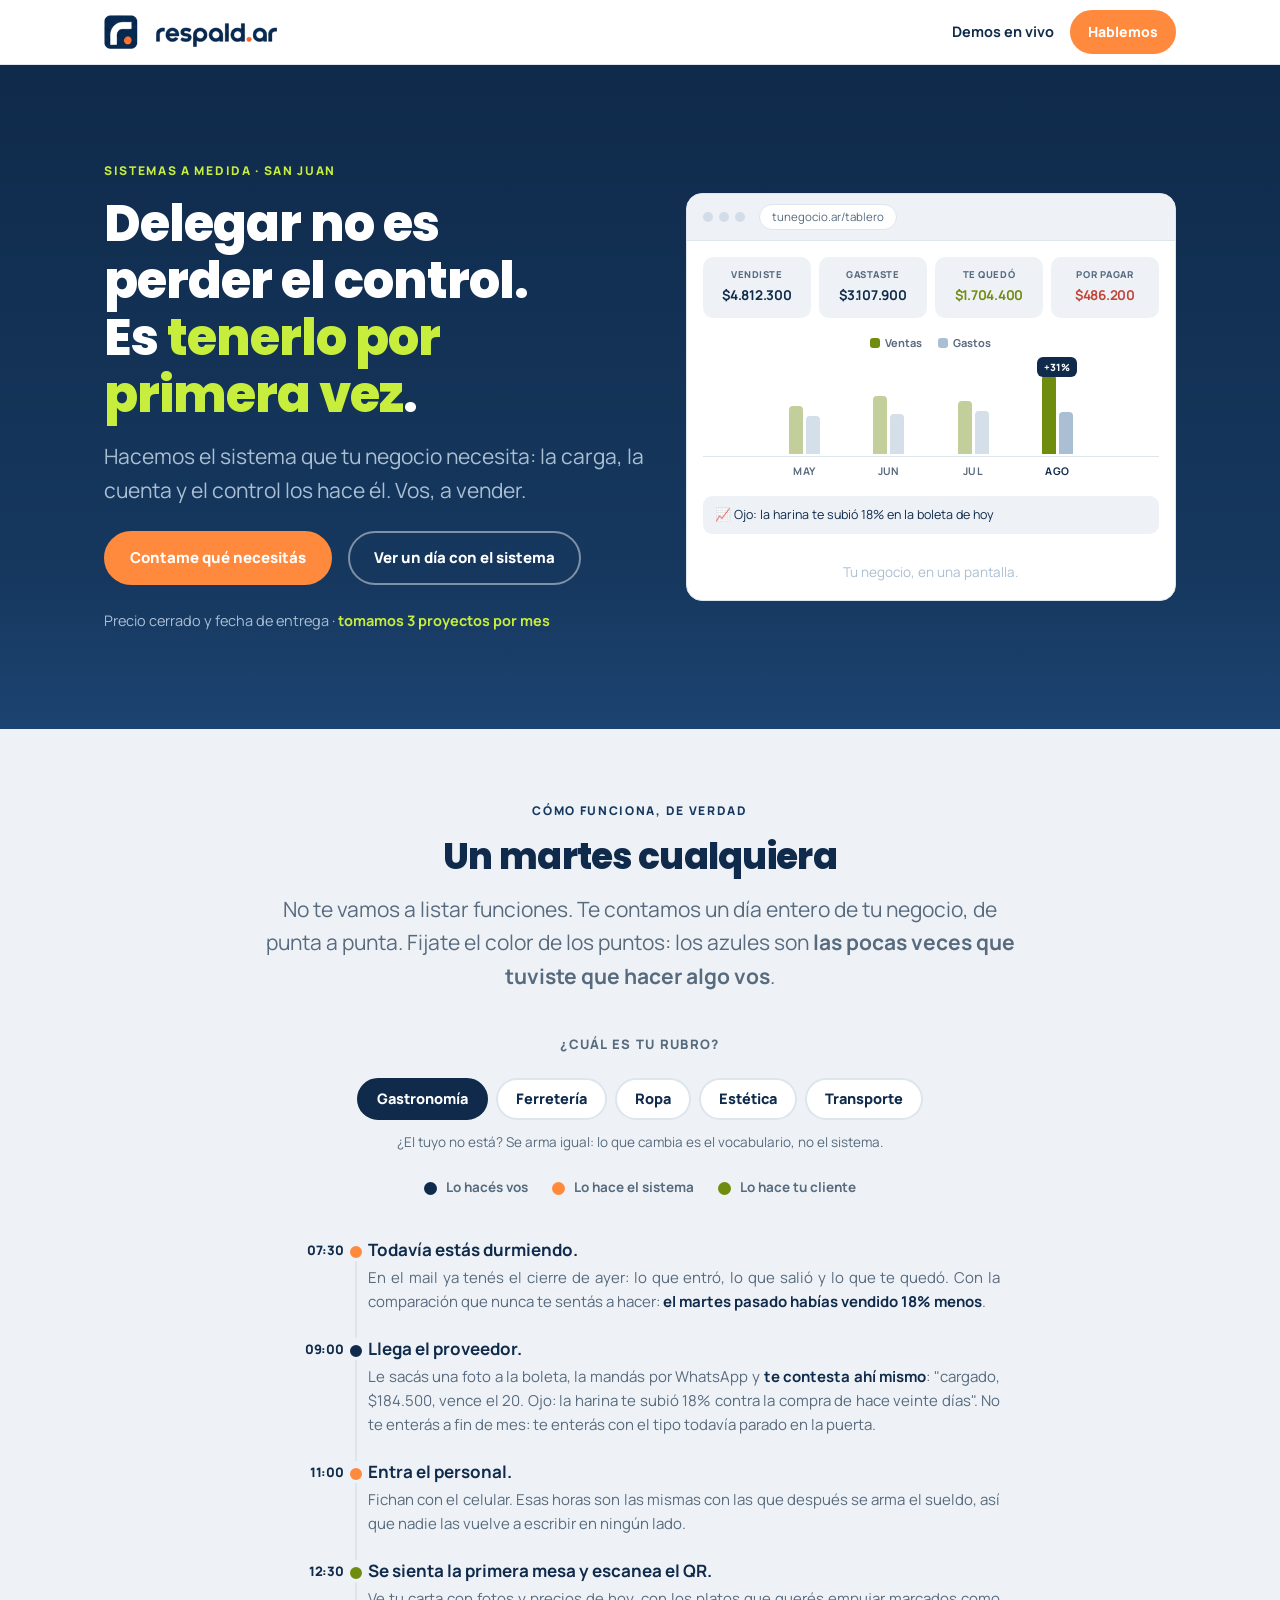
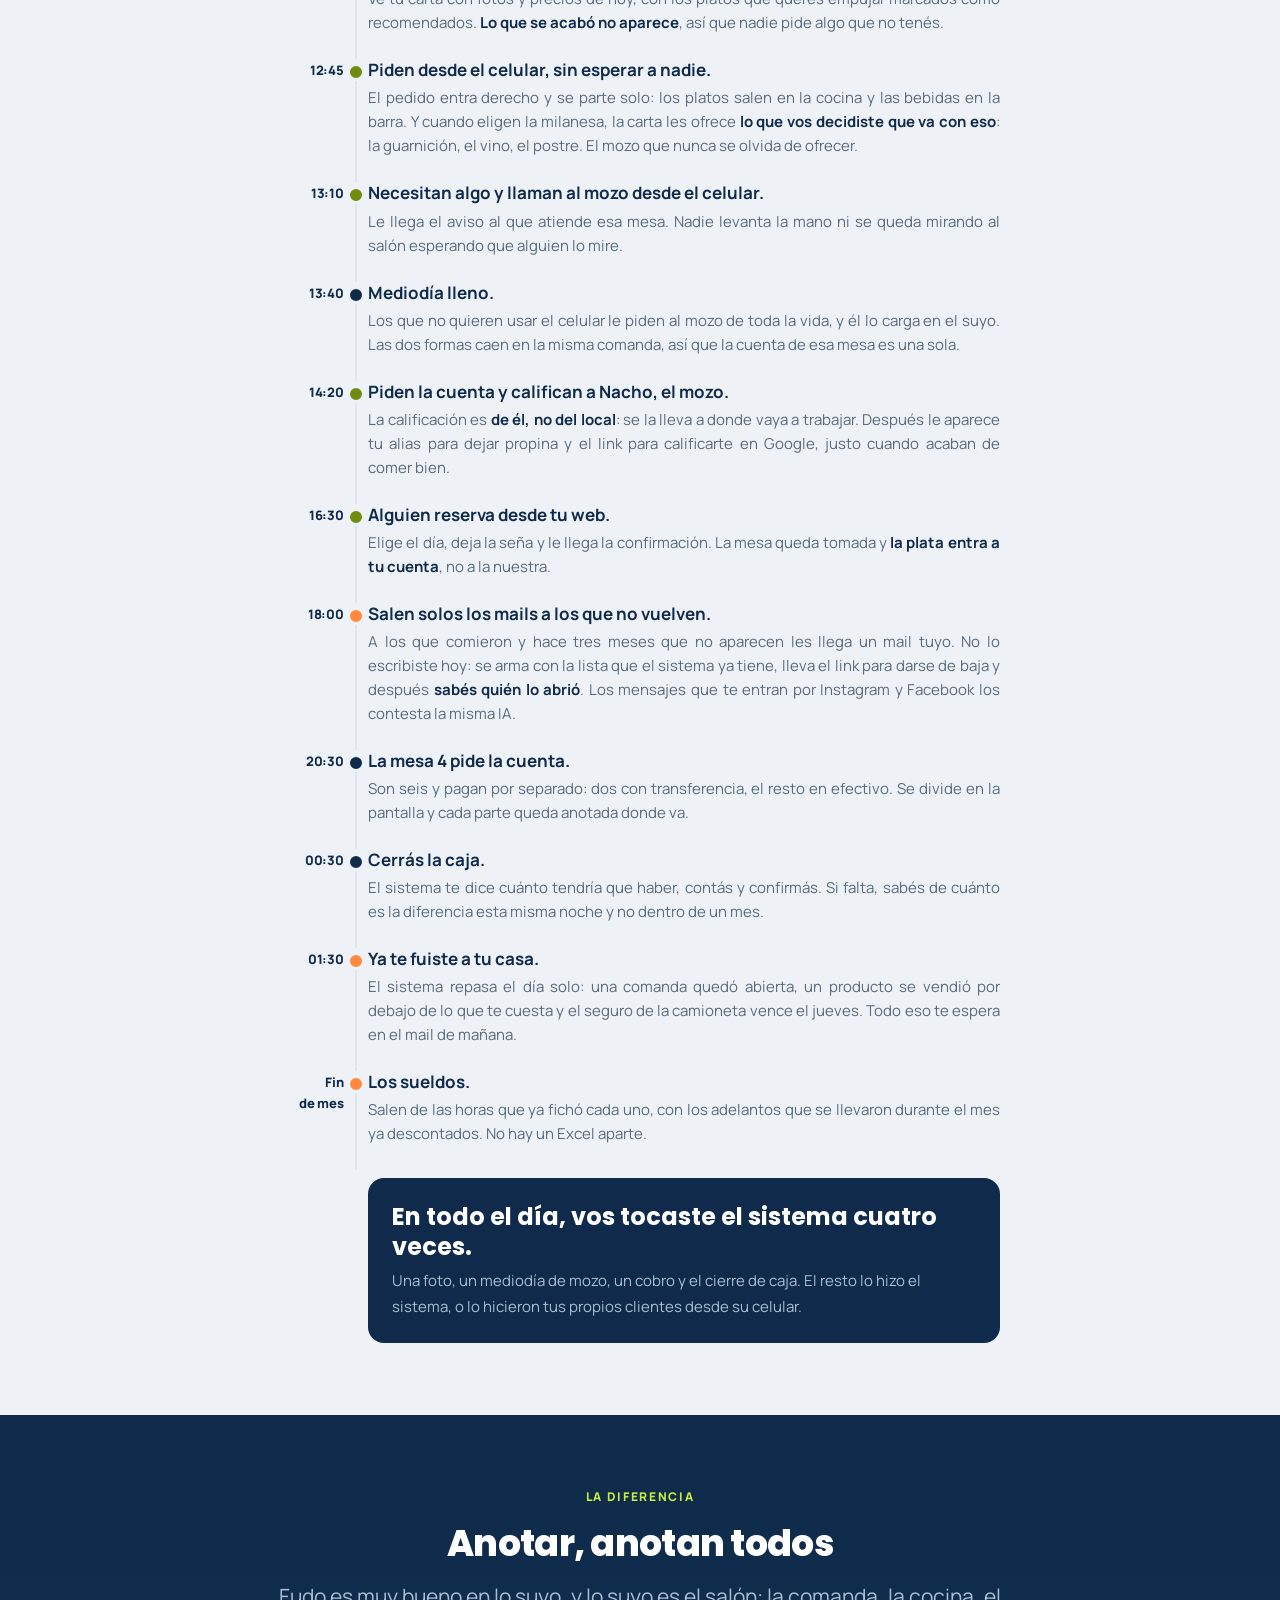
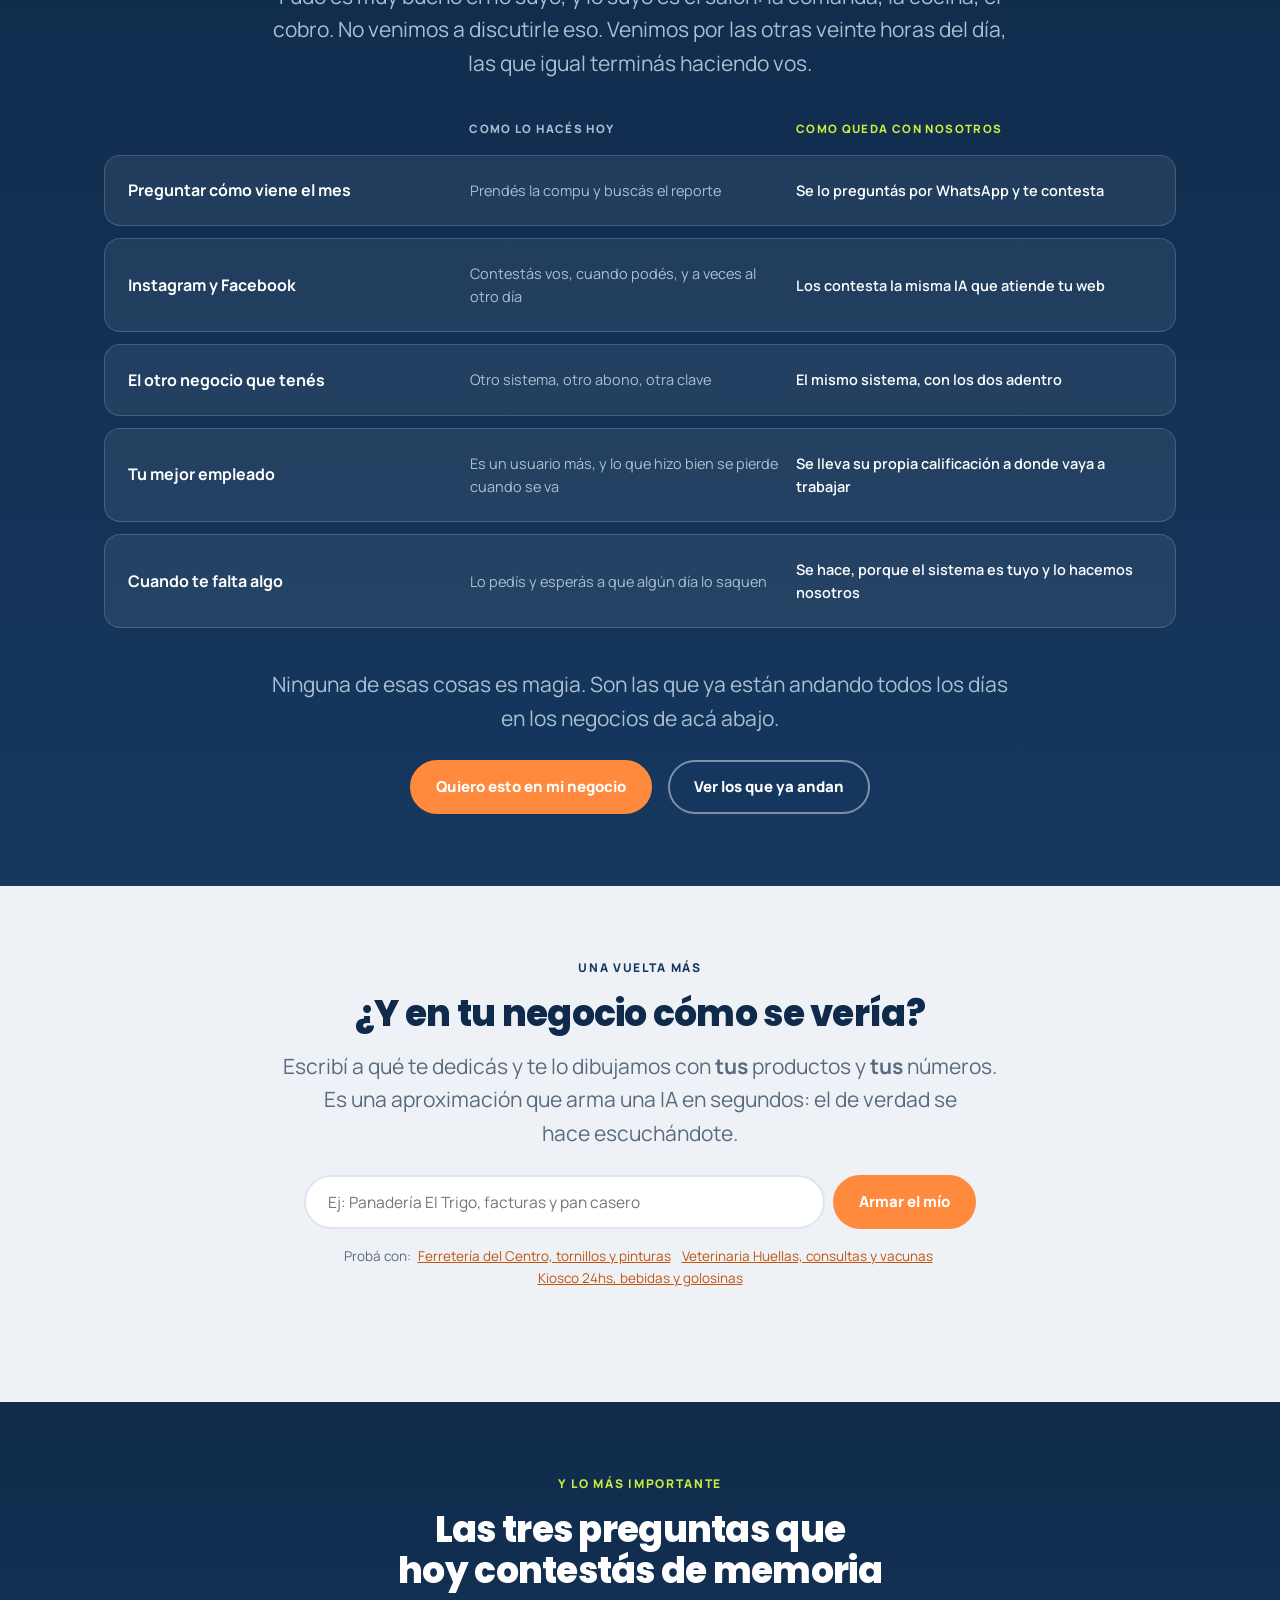
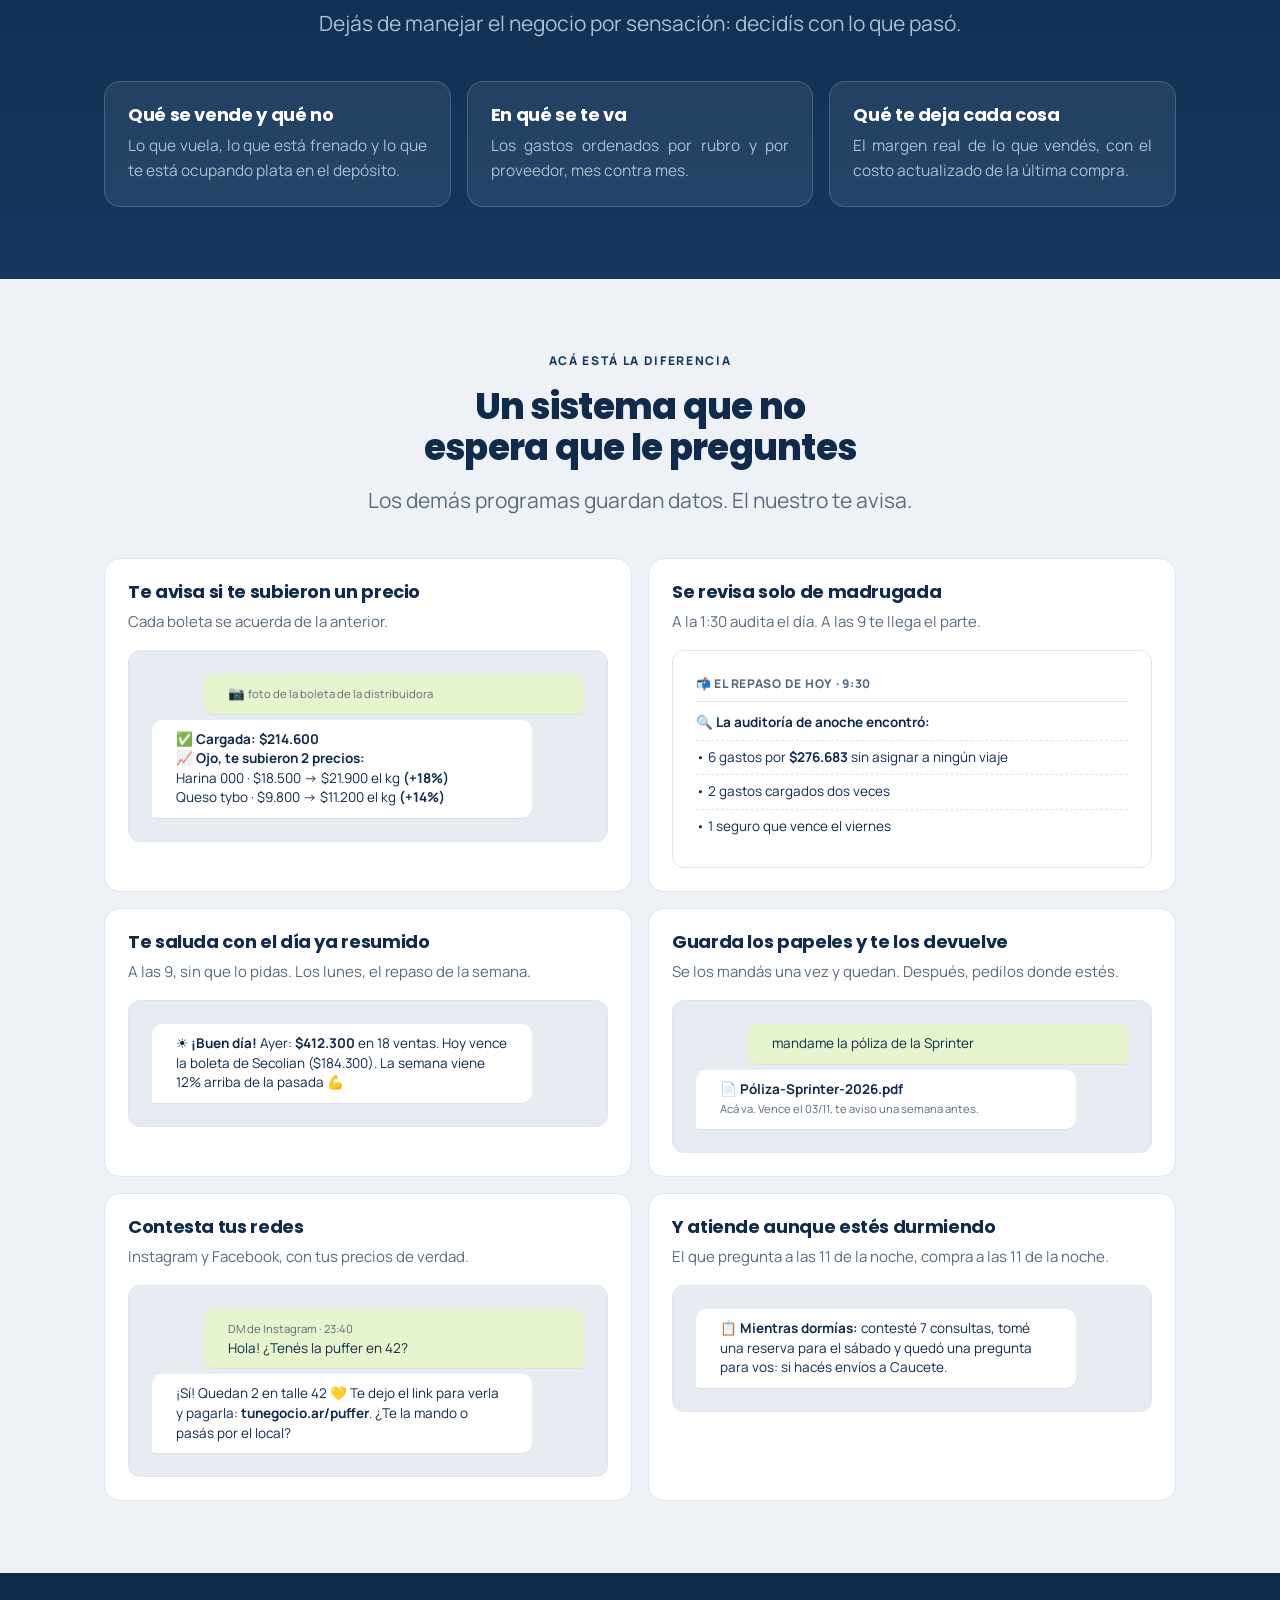
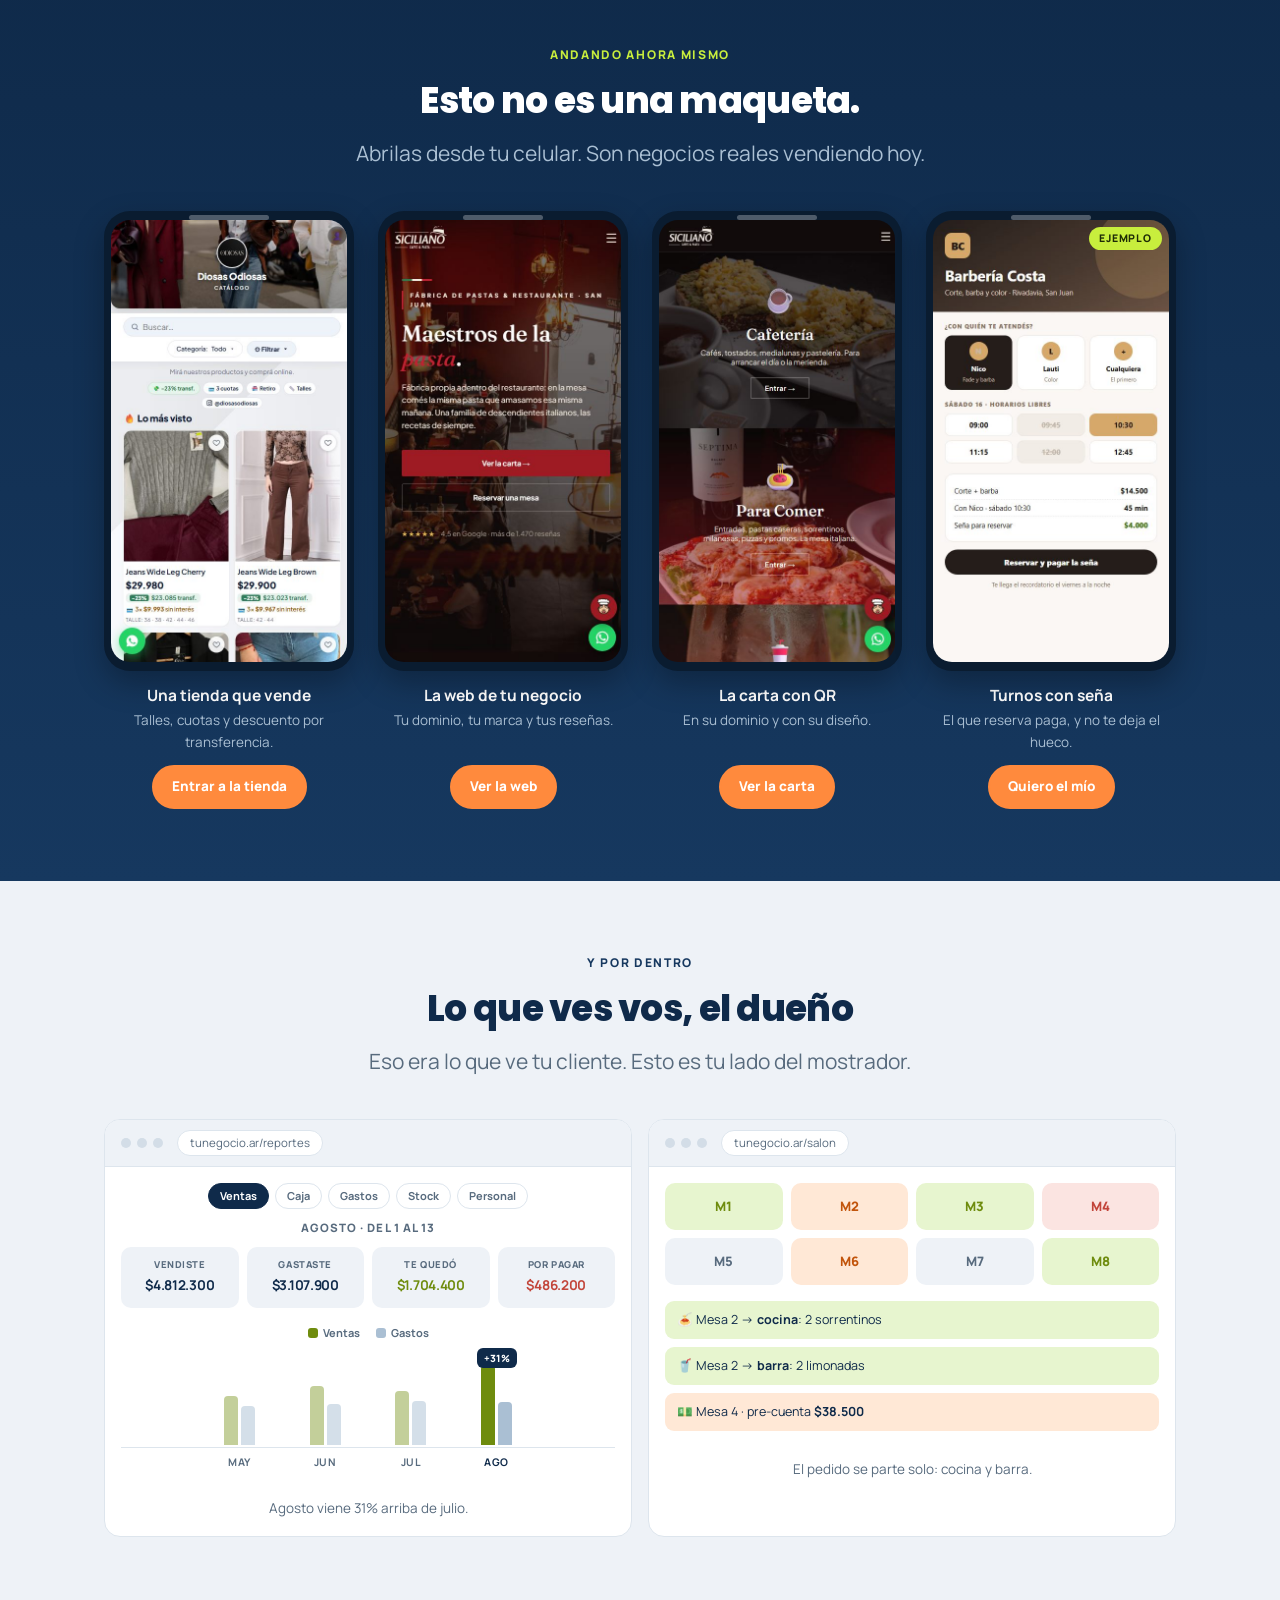
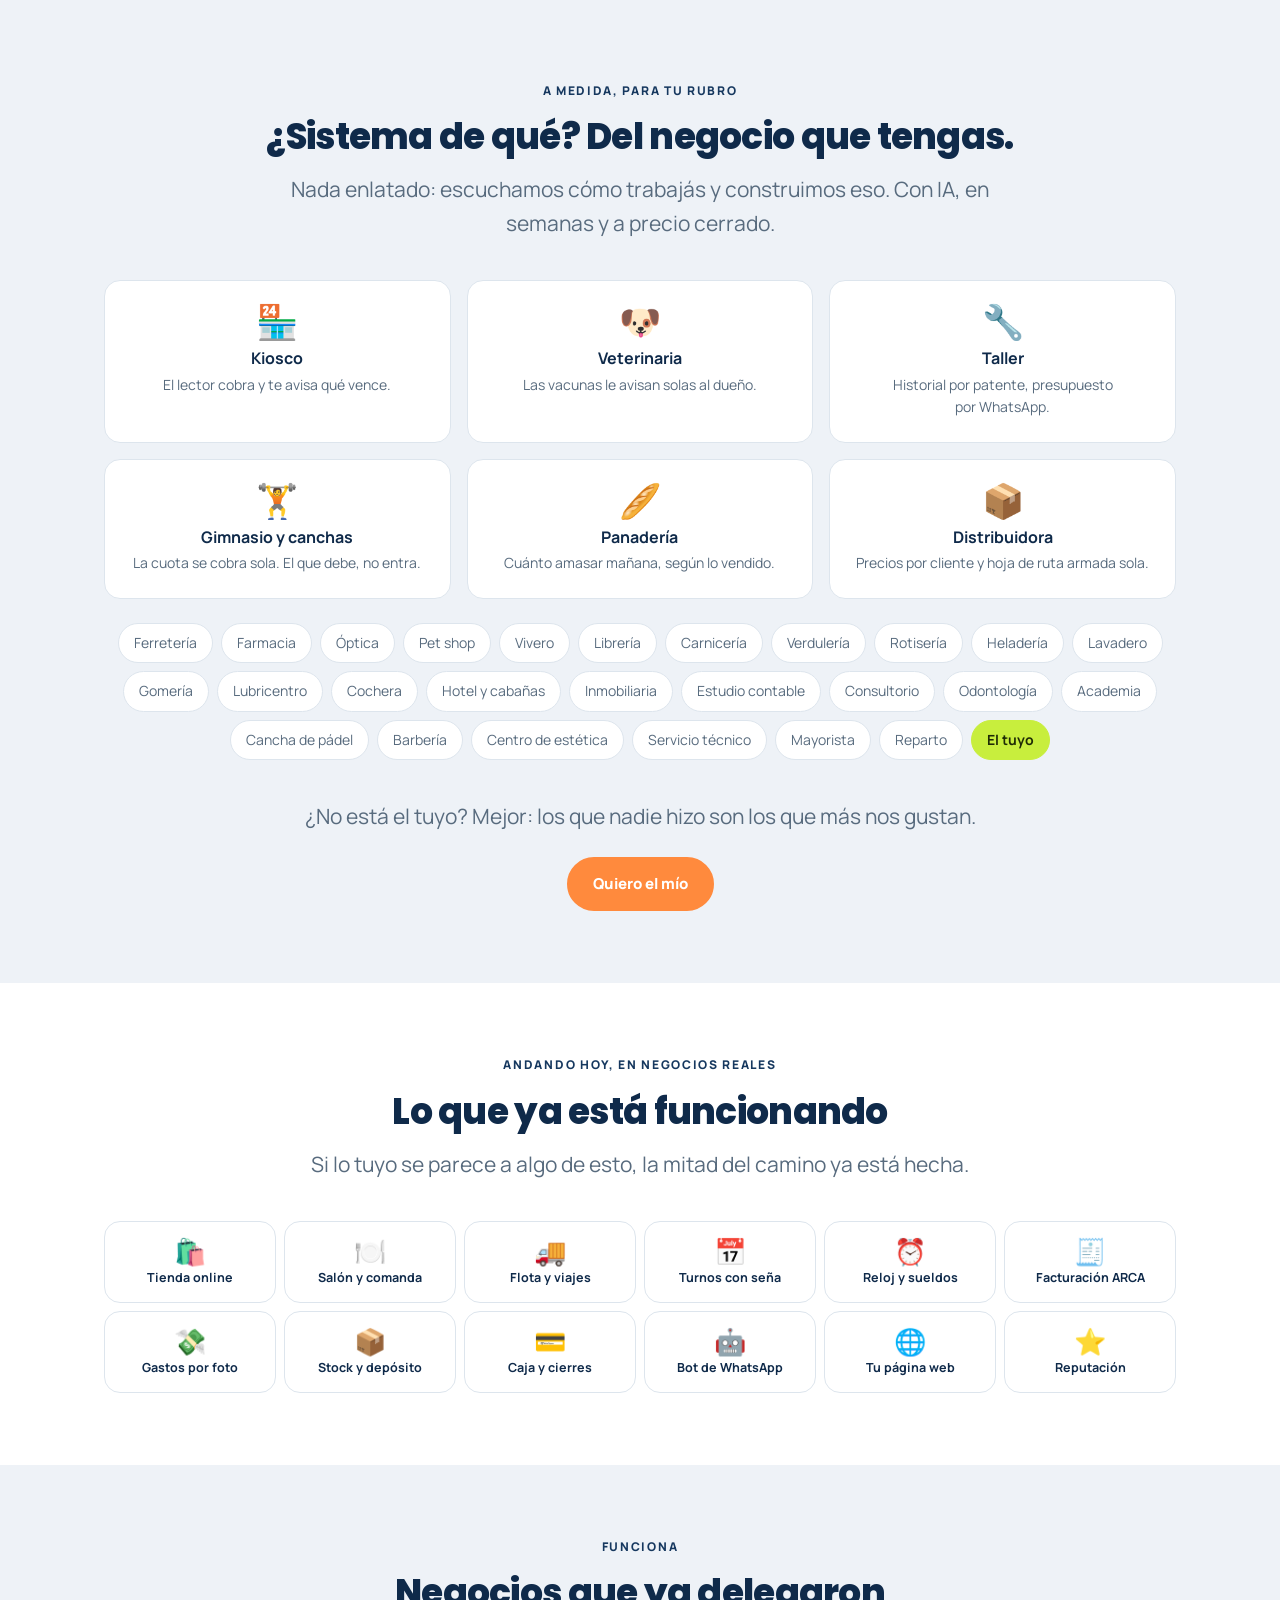
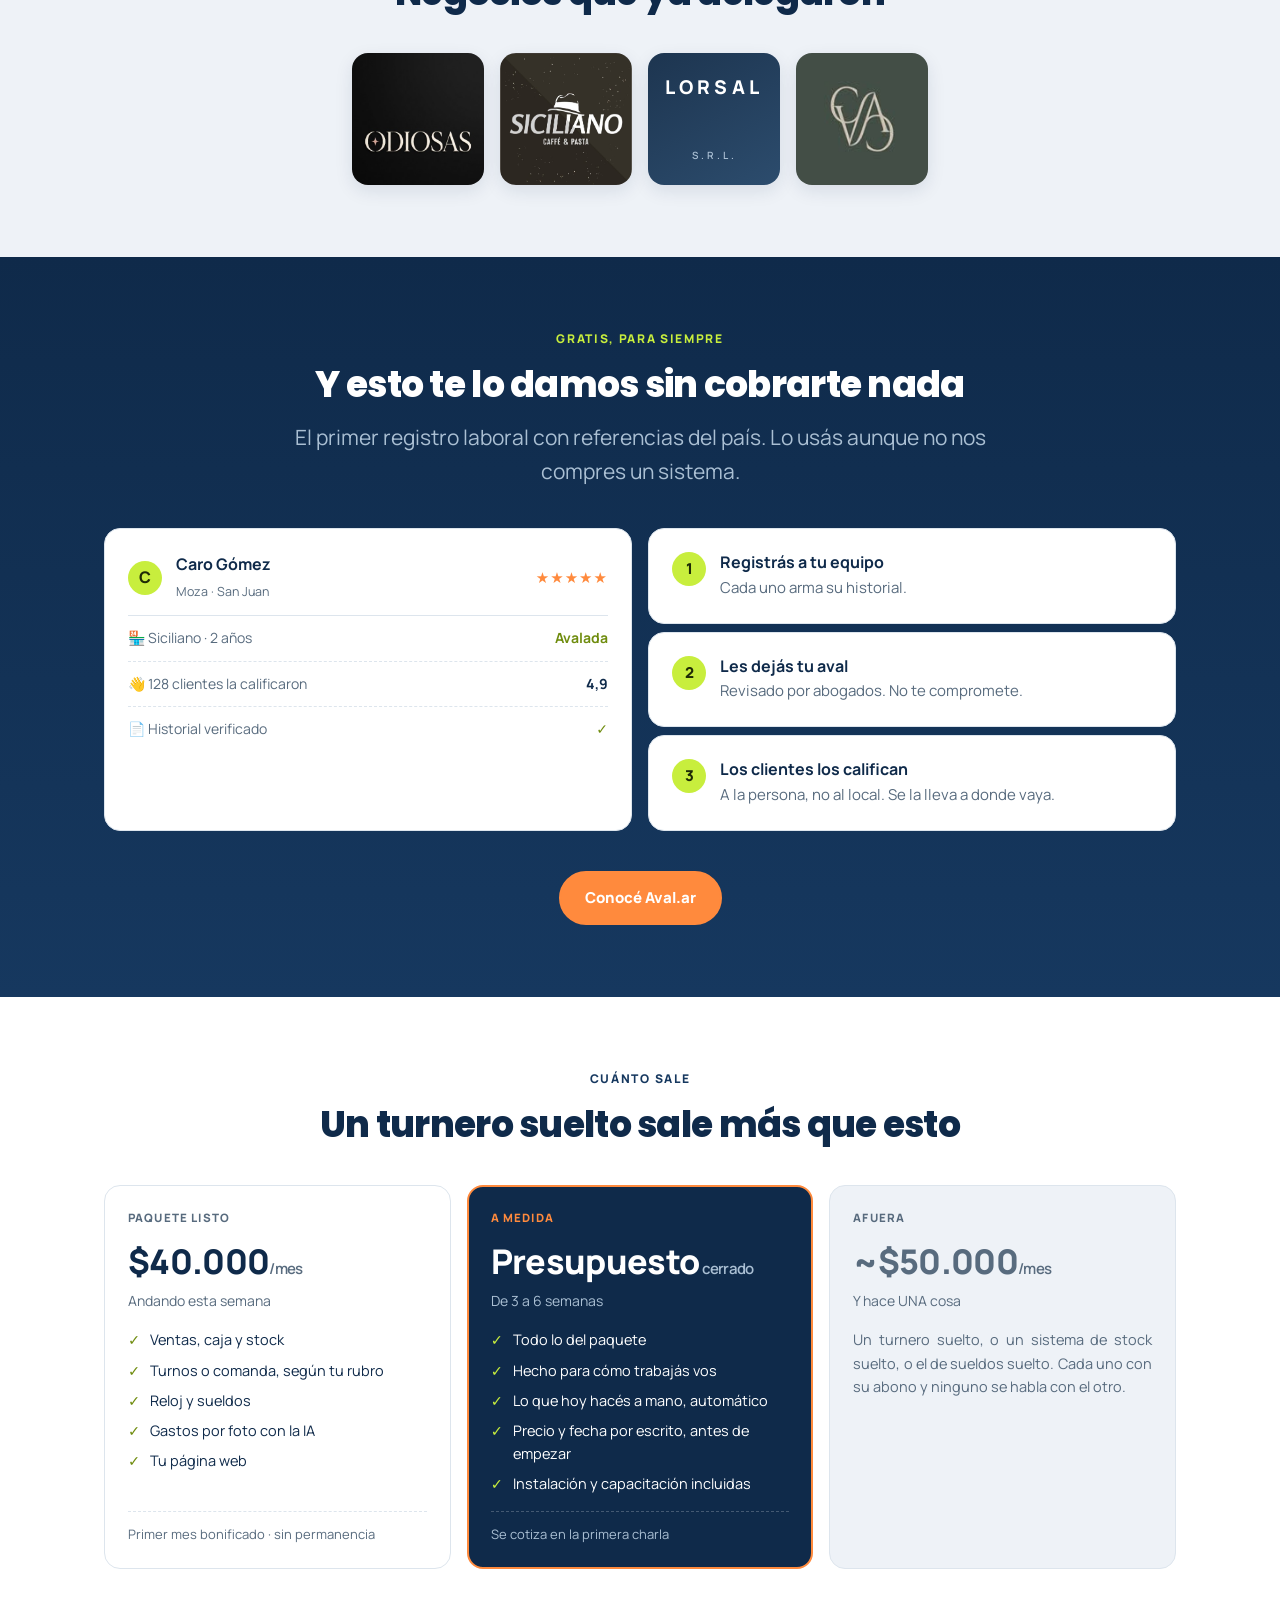
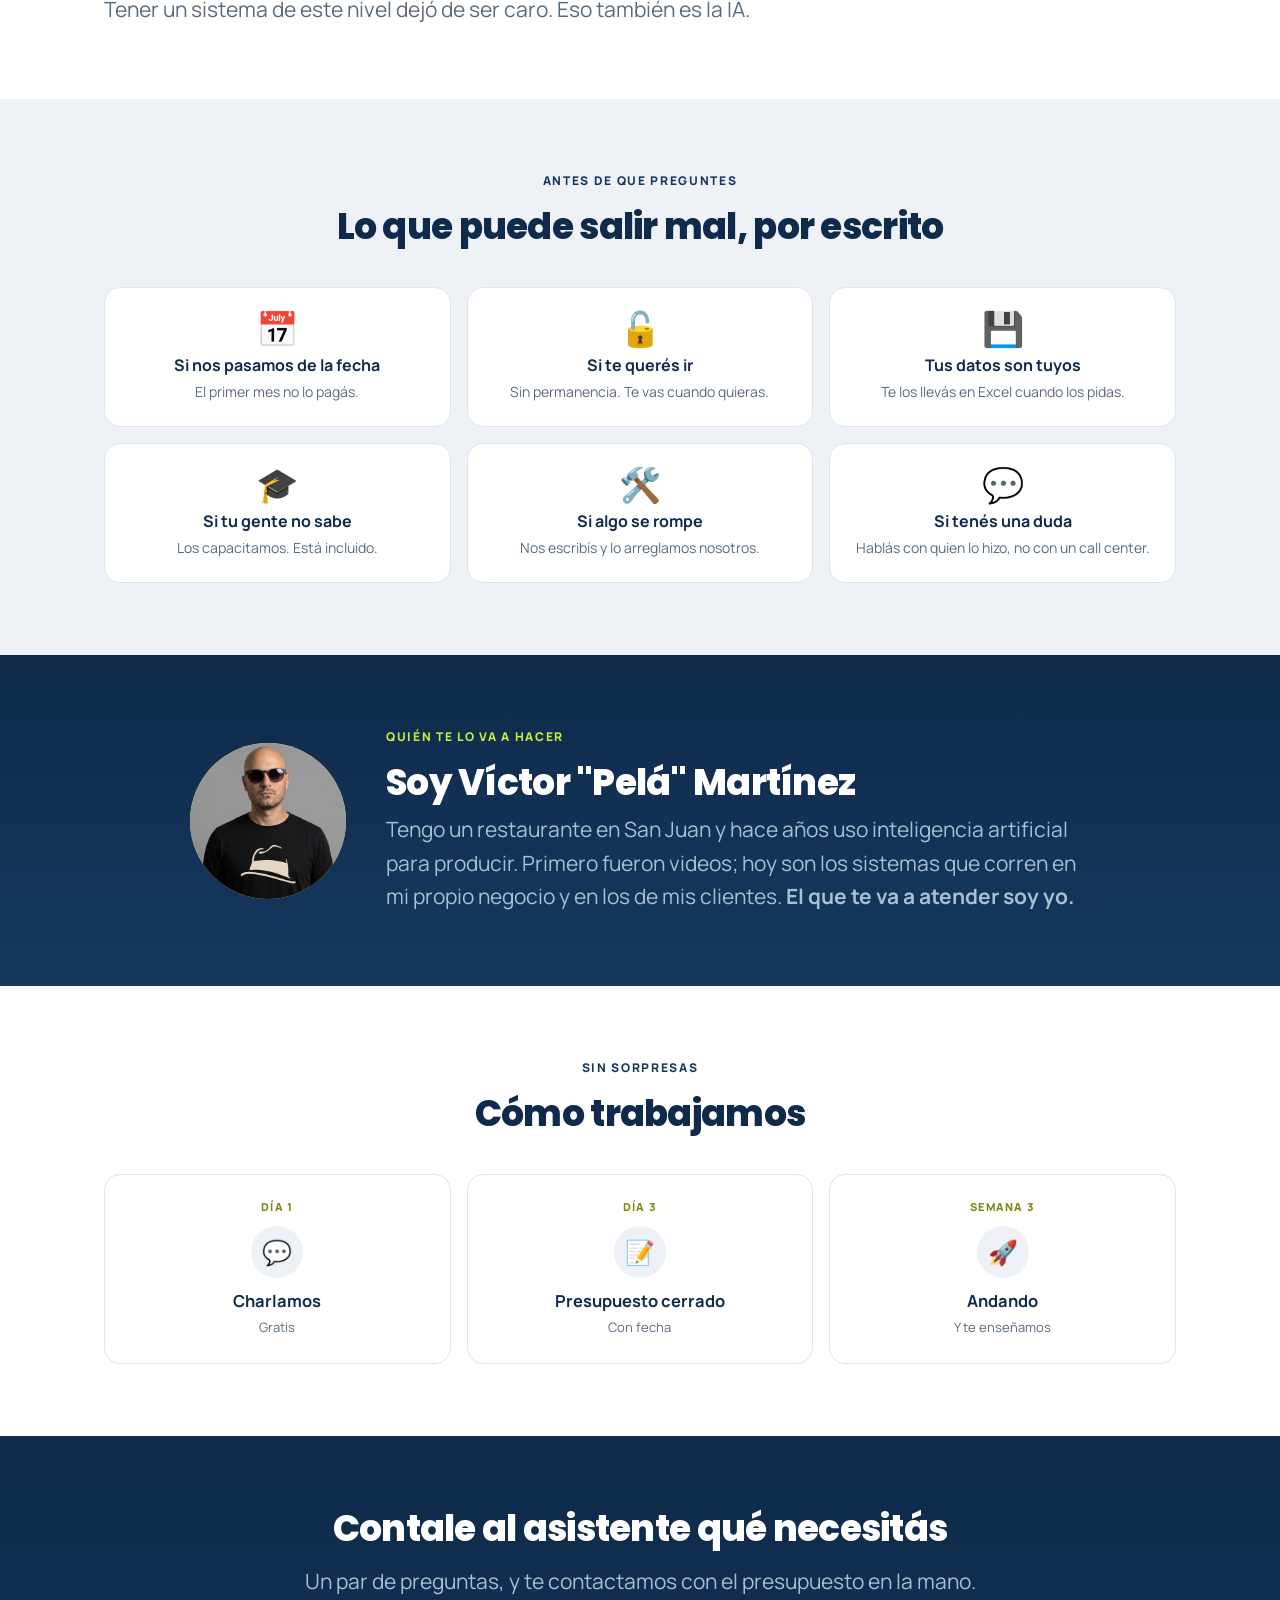
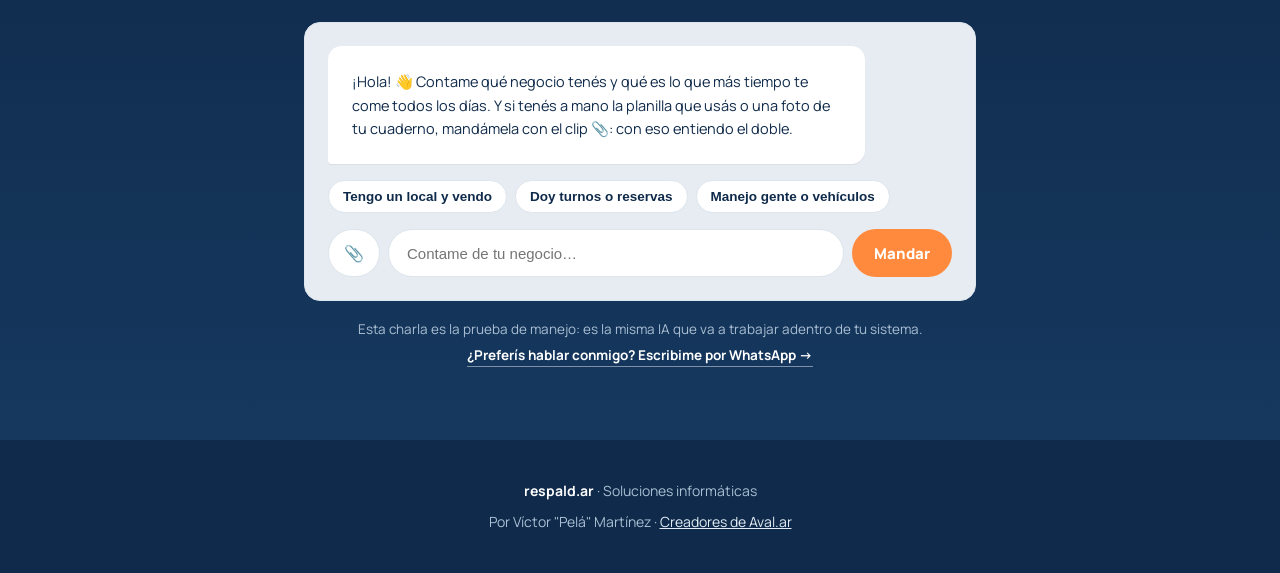
==== commit 8c43713b: "La carta que sugiere SI existe: a la web Pela: 'me parece que esta construido, o al menos los marida" ====
--- a/index.html
+++ b/index.html
@@ -835,8 +835,10 @@
         <div>
           <b>Piden desde el celular, sin esperar a nadie.</b>
           <p>El pedido entra derecho y se parte solo: los platos salen en
-          la cocina y las bebidas en la barra. Sin que el mozo tenga que
-          venir, anotar, caminar y cargarlo.</p>
+          la cocina y las bebidas en la barra. Y cuando eligen la
+          milanesa, la carta les ofrece <b>lo que vos decidiste que va con
+          eso</b>: la guarnición, el vino, el postre. El mozo que nunca se
+          olvida de ofrecer.</p>
         </div>
       </div>
 
@@ -1529,14 +1531,15 @@
 
   var R = {
     ferreteria:{
-      cierre:"Una foto, la mercadería que entró, las ventas del mostrador y el cierre de caja.",
+      cierre:"Una foto, la mercadería que entró, las ventas del mostrador, lo que se llevó el de siempre y el cierre de caja.",
       vsLead:"El sistema de la caja anota lo que vendés, y está bien que lo haga. El problema empieza después: el remito del proveedor, el vencimiento, el stock que no cierra y las horas del que atiende el mostrador.",
       dia:[
         ["07:30","solo","Todavía estás durmiendo.","En el mail ya tenés el cierre de ayer: lo que entró, lo que salió y lo que te quedó. Con un aviso abajo: <b>la pintura te subió 22%</b> en las últimas tres compras."],
         ["09:00","vos","Llega el proveedor.","Le sacás una foto al remito y lo mandás por WhatsApp. Eso es todo lo que hacés. El gasto queda cargado con el proveedor, el monto y <b>la fecha en que vence</b>."],
         ["10:30","vos","Entra la mercadería.","Cargás lo que llegó y el sistema te pregunta a cuánto lo compraste. Con eso ya sabe <b>cuánto ganás en cada venta</b>, sin que hagas la cuenta."],
         ["11:00","solo","Entra el personal.","Fichan con el celular. Esas horas son las mismas con las que después se arma el sueldo, así que nadie las vuelve a escribir."],
-        ["13:00","vos","Mostrador lleno.","Cobrás y el stock baja solo. Si el que compra tiene cuenta corriente, se lo anotás a su nombre y queda en su ficha."],
+        ["13:00","vos","Mostrador lleno.","Pasás cada cosa por el <b>lector de código de barras</b> y entra al ticket con su precio: no la buscás en una lista de mil. El que paga en efectivo tiene su precio y el que paga con tarjeta el suyo, sin que nadie saque la cuenta a mano."],
+        ["13:20","vos","El de siempre se lleva y paga a fin de mes.","Se lo anotás a su nombre y queda en su cuenta corriente. Cuando venga a pagar está todo junto, sin buscar papelitos ni acordarte de memoria."],
         ["16:30","cliente","Alguien compra desde tu tienda online.","Elige, paga y le llega el aviso. Sale del <b>mismo stock</b> que el del mostrador, así que no vendés dos veces lo que tenés una sola vez."],
         ["18:00","solo","Al que compró una vez le llega un mail tuyo.","A los que compraron y hace tres meses que no vuelven les sale un mail con lo que entró nuevo. Se manda solo, con el link de baja, y <b>después sabés quién lo abrió</b>. Los mensajes de Instagram y Facebook los contesta la misma IA."],
         ["20:30","vos","Cerrás la caja.","El sistema te dice cuánto tendría que haber, contás y confirmás. Si falta, sabés de cuánto es la diferencia esta misma noche."],
@@ -1552,7 +1555,7 @@
         ["09:00","vos","Llega mercadería nueva.","Le sacás una foto al remito y lo mandás por WhatsApp. El gasto queda cargado con el proveedor y el vencimiento."],
         ["10:30","vos","La cargás una sola vez.","Ponés la prenda con sus talles y sus colores, y esa misma carga sirve para <b>el local y para la tienda online</b>. No la subís dos veces."],
         ["11:00","solo","Entra el personal.","Fichan con el celular, y esas horas son las que después arman el sueldo."],
-        ["13:00","vos","Vendés en el local.","Cobrás, elegís talle y color, y el stock de esa combinación baja solo."],
+        ["13:00","vos","Vendés en el local.","Elegís talle y color, y el stock de <b>esa combinación</b> baja solo. Cada línea del ticket lleva la foto de la prenda: la misma remera en negro y en blanco se lee casi igual, y así ves de un vistazo que estás cobrando lo que se lleva."],
         ["16:30","cliente","Entra una venta por la web.","Elige talle y color, paga y le llega el aviso. Sale del mismo stock, así que <b>no le vendés algo que ya no está</b>."],
         ["18:00","solo","A las clientas les llega la temporada nueva.","A las que compraron y hace tres meses que no vuelven les sale un mail con lo que entró. Se manda solo, con el link de baja, y <b>después sabés quién lo abrió</b>. Los mensajes de Instagram y Facebook los contesta la misma IA."],
         ["19:00","vos","Vienen a cambiar un talle.","Lo cambiás en la pantalla: vuelve el que entregó y sale el que se lleva. Los dos quedan bien contados."],
@@ -1581,13 +1584,15 @@
       ]
     },
     transporte:{
-      cierre:"Una foto del ticket, un viaje cargado y un cheque anotado.",
+      cierre:"Una foto del ticket, un viaje cargado, un adicional anotado y un cheque.",
       vsLead:"Acá casi no hay sistema que reemplazar: esto vive en un cuaderno, un Excel y tres grupos de WhatsApp. Los viajes se facturan de memoria y los gastos del camión aparecen cuando ya los pagaste.",
       dia:[
         ["07:30","solo","Todavía estás durmiendo.","En el mail están los viajes de ayer, lo que facturaste y lo que te falta cobrar. Con un aviso: <b>el seguro del acoplado vence el jueves</b>."],
         ["08:00","vos","El chofer carga combustible.","Te manda la foto del ticket por WhatsApp y el gasto queda cargado <b>al camión que lo gastó</b>, no a una bolsa general."],
         ["10:00","solo","Sale un viaje a Mendoza.","Los kilómetros los pone el sistema, que ya conoce esa ruta. Nadie los adivina ni los escribe de memoria."],
-        ["12:00","vos","Cargás un viaje nuevo.","Desde el celular, con el cliente, la carga y la tarifa. Queda listo para facturar."],
+        ["09:30","solo","El rendimiento te avisa.","El camión de Gómez viene haciendo 2,1 kilómetros por litro cuando hacía 2,6. El sistema lo saca solo de los tickets de combustible y los kilómetros de los viajes, así que <b>lo ves ahora y no dentro de tres meses</b>."],
+        ["12:00","vos","Cargás un viaje nuevo.","Desde el celular, con el cliente, la carga y la tarifa. Si el camión descarga en varios lugares, las paradas van dentro del mismo viaje: es un flete y una factura, con más kilómetros."],
+        ["12:30","vos","El chofer esperó cuatro horas para descargar.","Lo cargás como adicional y queda marcado <b>para reclamárselo al cliente</b>, con su cartel en Cobranza hasta que lo cobres. Eso, el peón y el segundo lugar de entrega son la plata que hoy se pierde por no anotarla en el momento."],
         ["15:00","solo","La factura sale del viaje.","Con los datos que ya están cargados. No la escribís de nuevo, y <b>no se te escapa ningún viaje sin facturar</b>."],
         ["18:00","vos","Entra un cheque a 60 días.","Queda anotado con <b>las dos fechas</b>: cuándo te lo dieron y cuándo se cobra. Así sabés con qué plata contás y para cuándo."],
         ["19:00","solo","El cliente que dejó de darte carga.","El sistema te marca a los que hace dos meses que no te llaman y les manda un mail tuyo. Se arma con la lista que ya tenés cargada y <b>después sabés quién lo abrió</b>."],
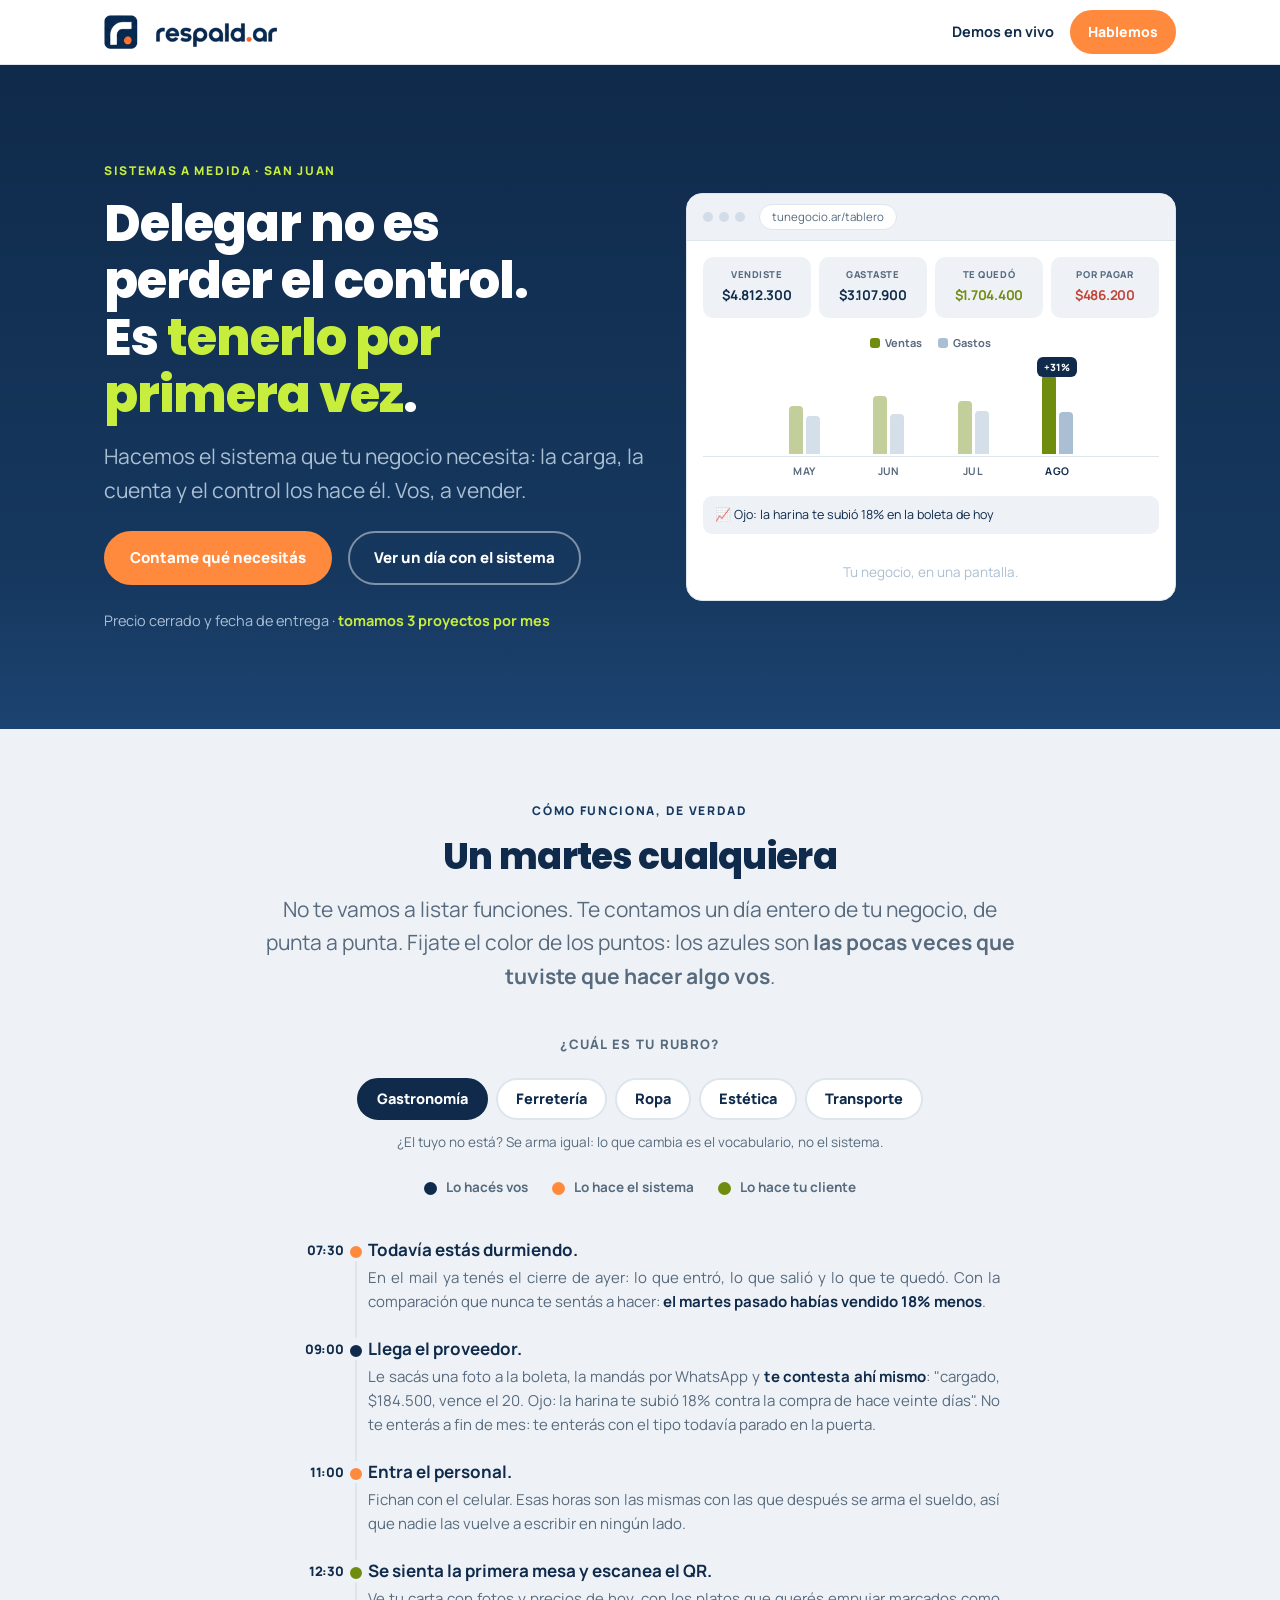
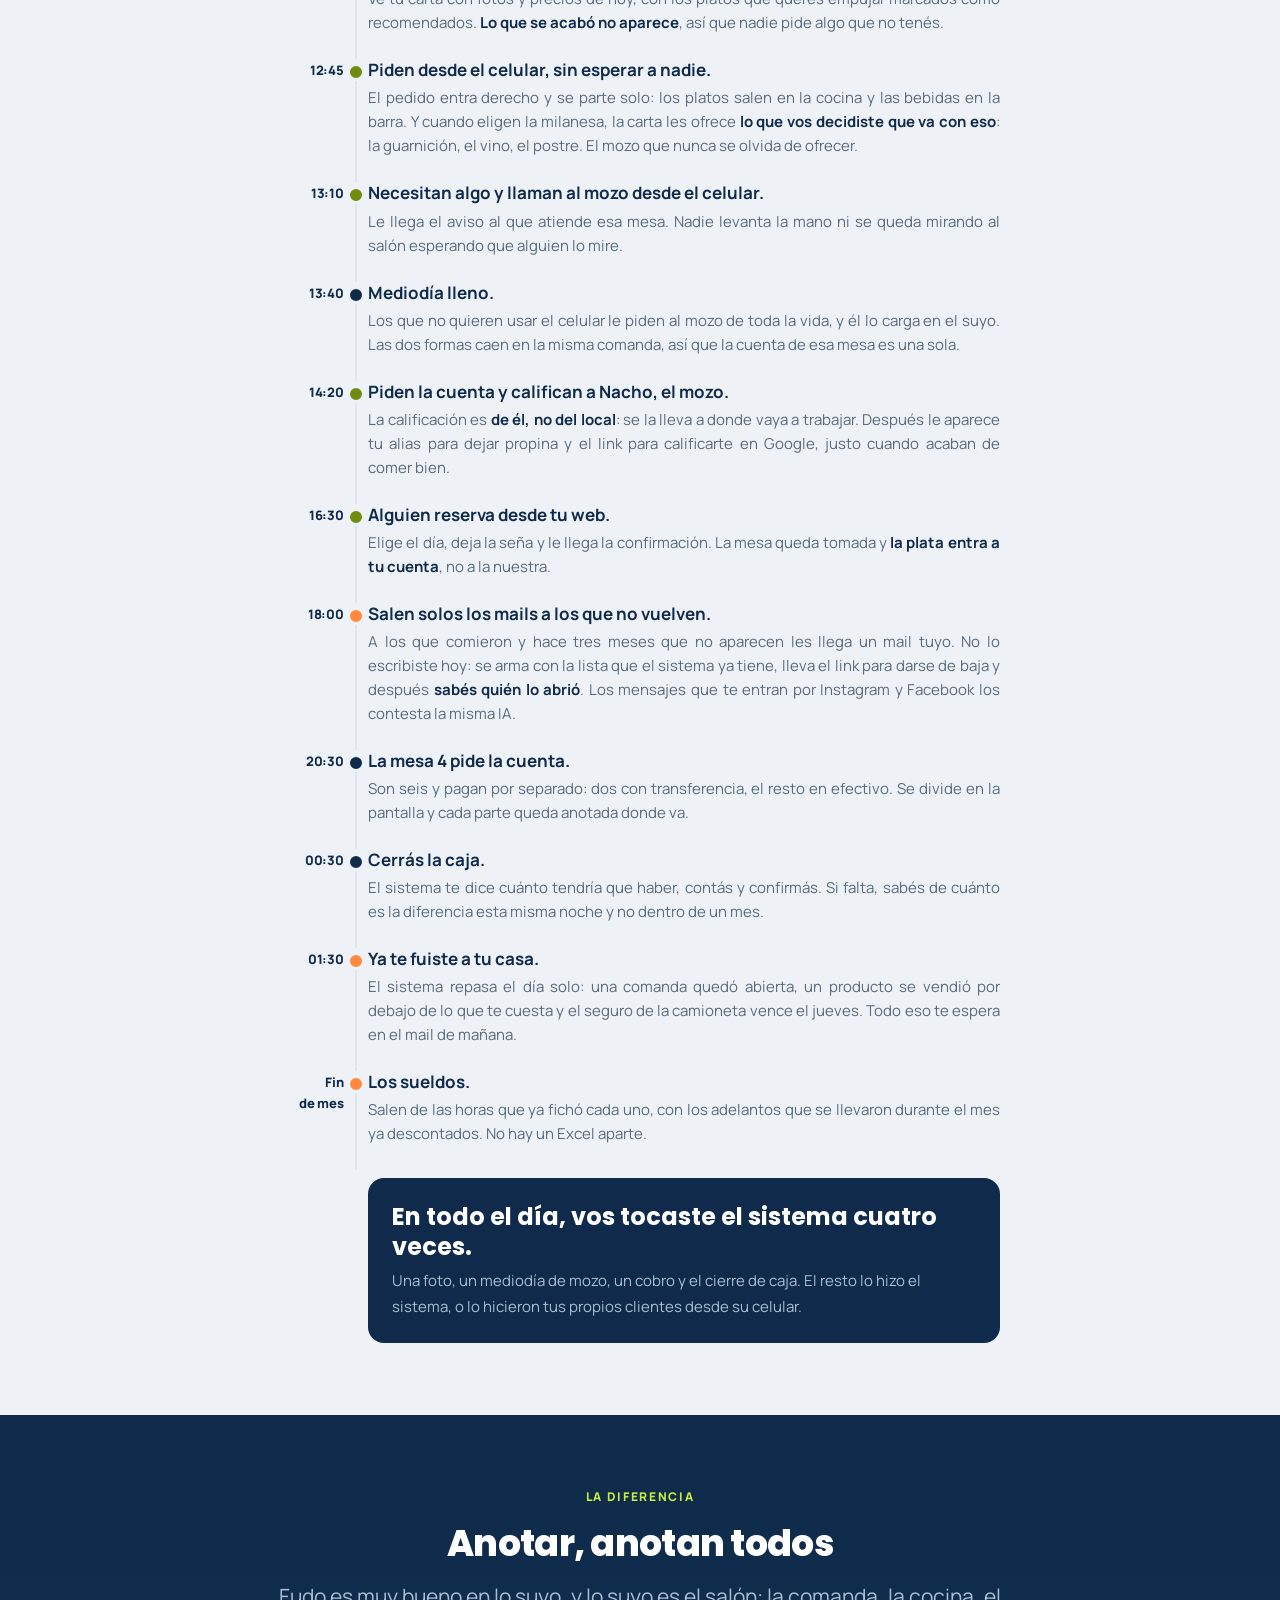
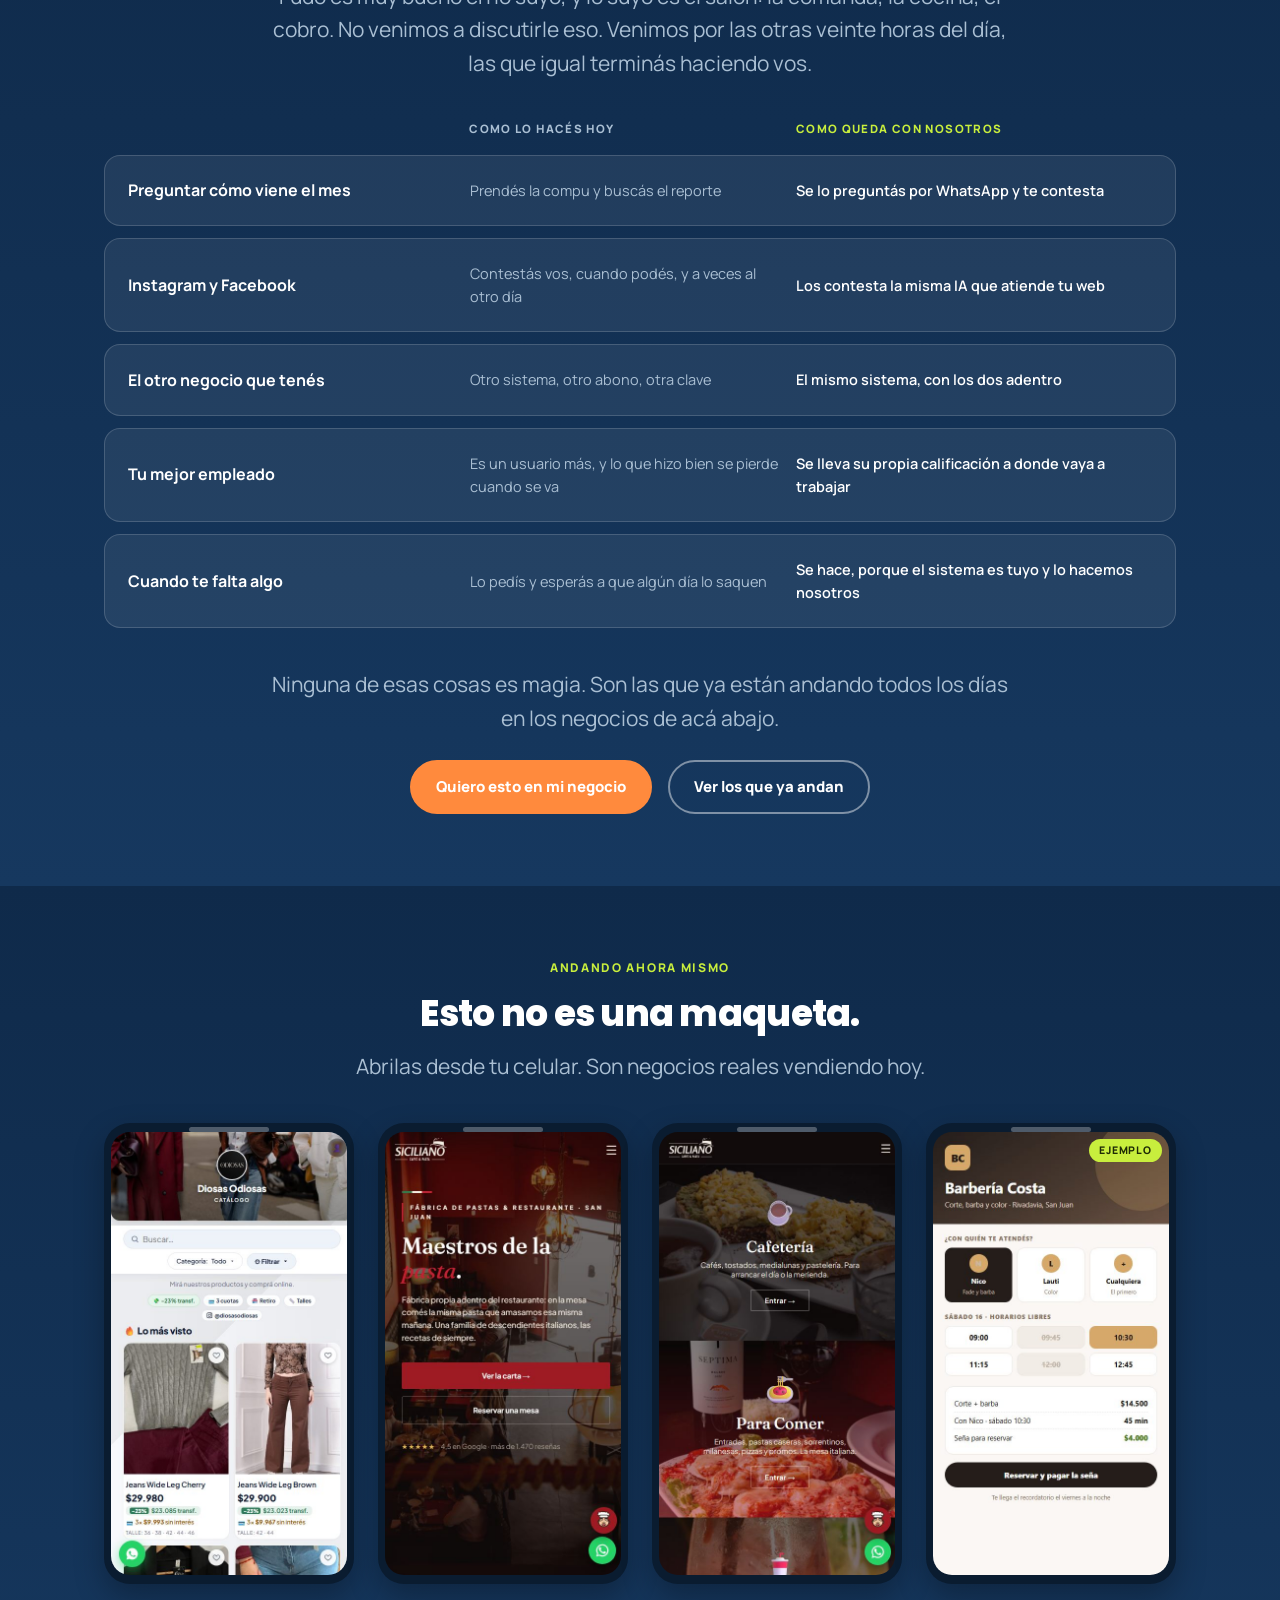
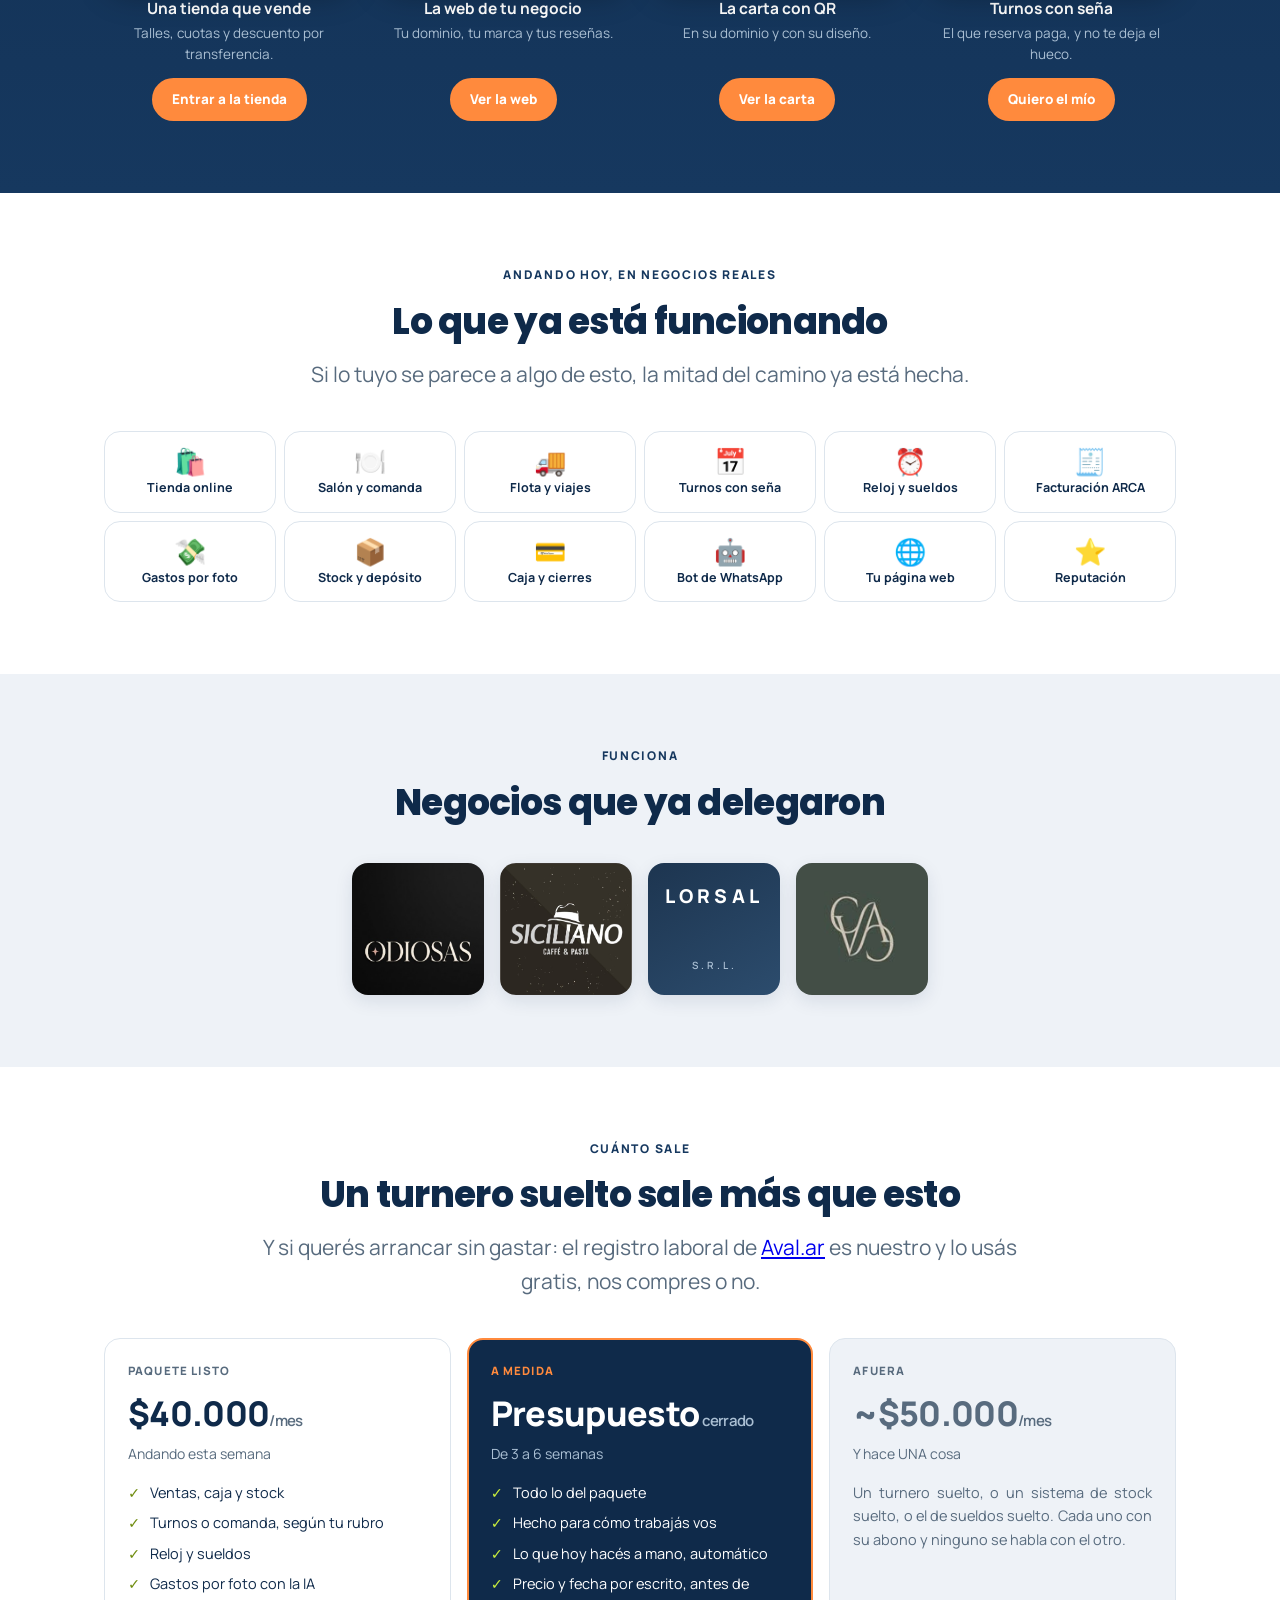
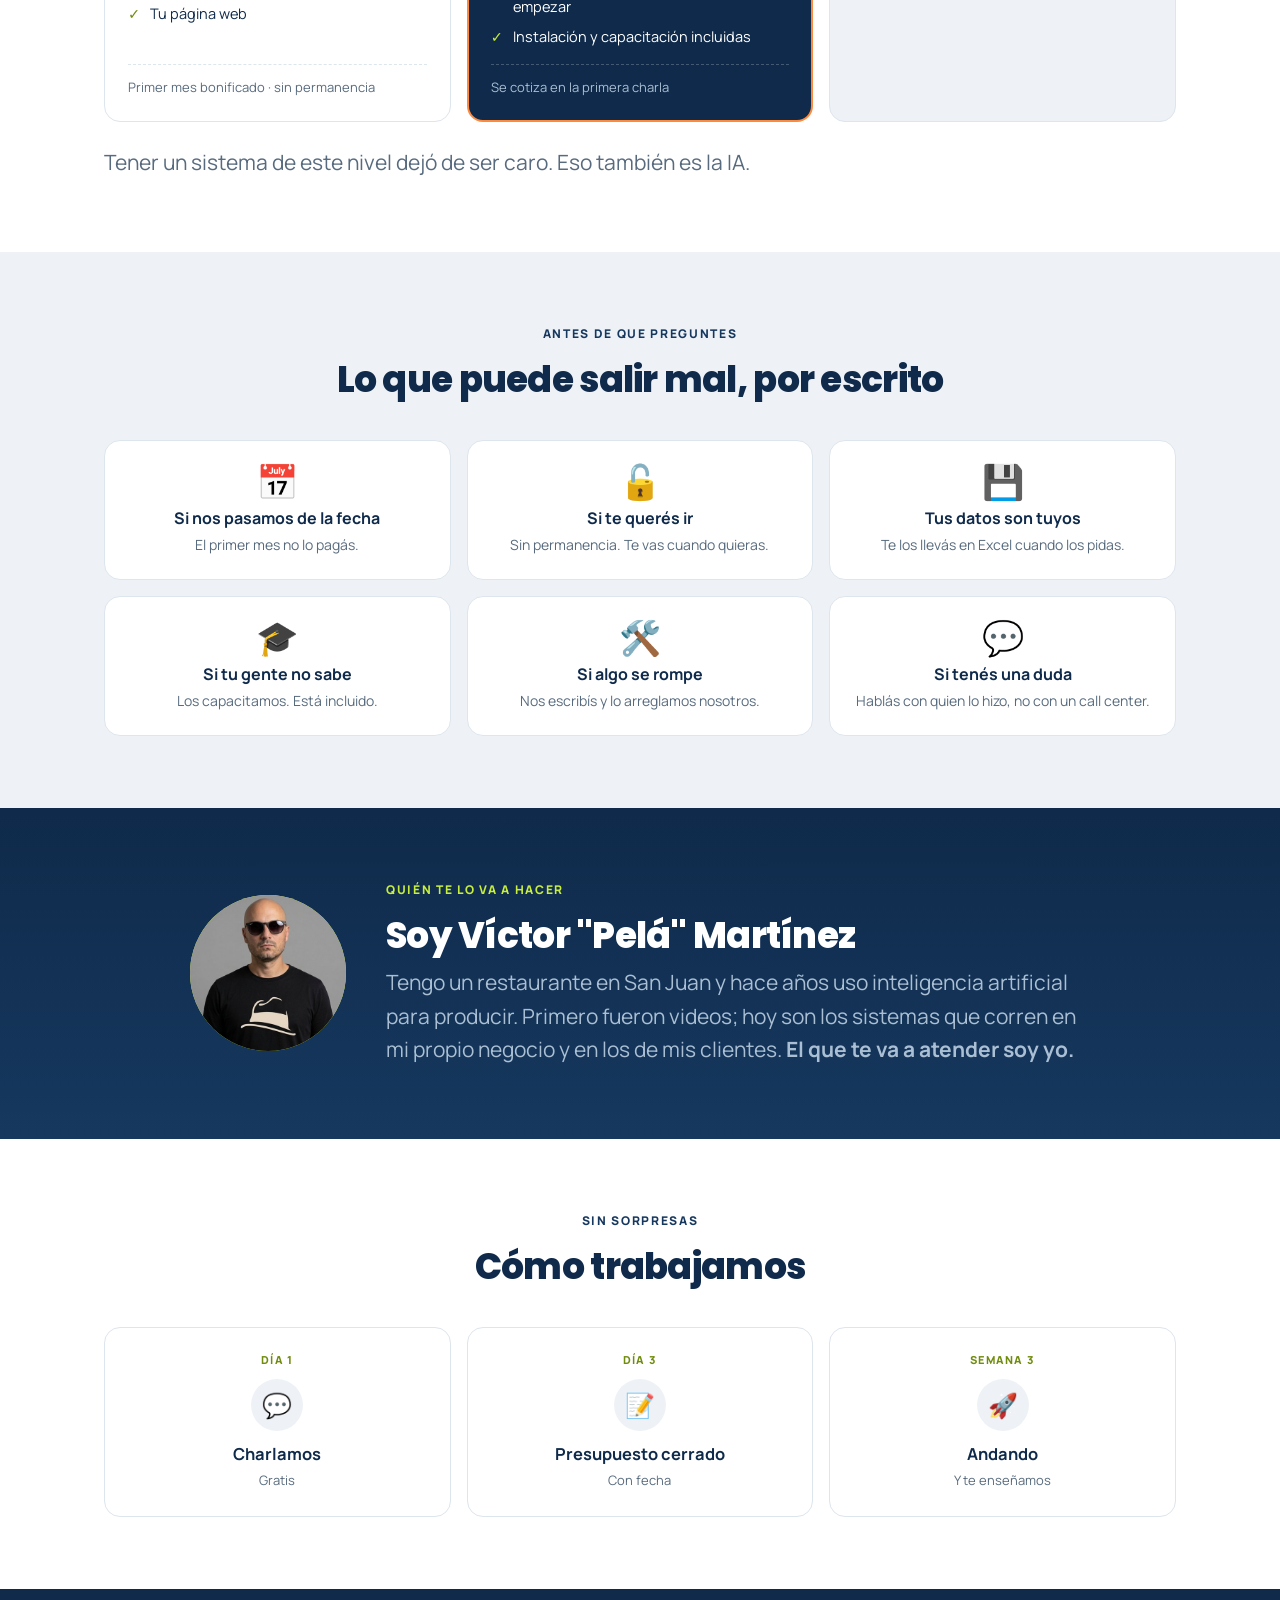
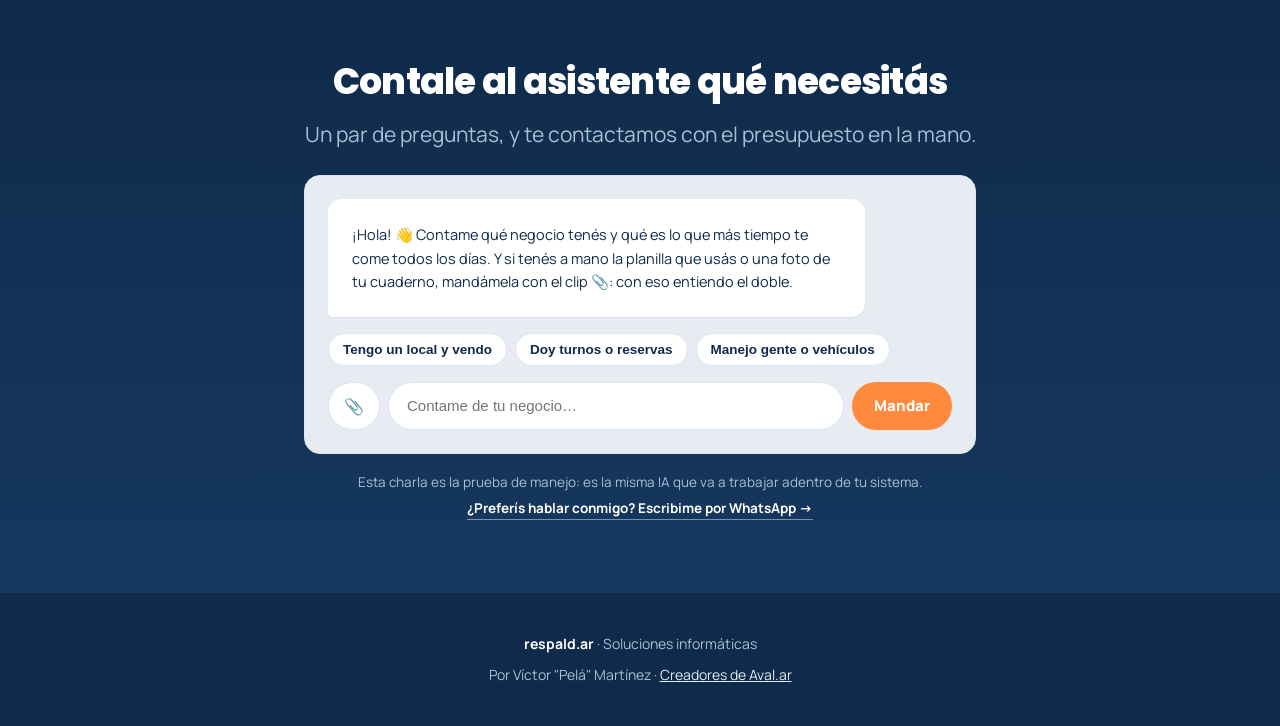
==== commit 1a895a87: "La mitad de la pagina afuera: de 27 pantallas a 15,5 Pela: 'me sigue pareciendo ultra larga, muchisi" ====
--- a/index.html
+++ b/index.html
@@ -448,7 +448,12 @@
    headless sobre aval.ar). El marco es CSS; la pantalla es real. */
 .celus{display:grid;grid-template-columns:repeat(4,1fr);gap:var(--e3);align-items:stretch}
 @media(max-width:900px){.celus{grid-template-columns:repeat(2,1fr);gap:var(--e2)}}
-@media(max-width:520px){.celus{grid-template-columns:1fr}}
+/* En celular NO se pasa a una sola columna: cuatro capturas apiladas se
+   comían cuatro pantallas de scroll para mostrar cuatro fotos. De a dos
+   se ven igual de bien y la sección mide la mitad. */
+@media(max-width:520px){.celus{grid-template-columns:repeat(2,1fr);gap:12px}
+  .celu figcaption{font-size:12.5px}
+  .celu .btn{padding:9px 12px;font-size:13px}}
 /* columna flex: con el botón en margin-top:auto los cuatro quedan a la MISMA
    altura aunque una descripción ocupe una línea y otra dos */
 .celu{margin:0;text-align:center;display:flex;flex-direction:column;height:100%}
@@ -1017,166 +1022,6 @@
   </div>
 </section>
 
-<!-- 1d · TU SISTEMA EN VIVO — el corazón de la página -->
-<section class="clara" id="tuyo">
-  <div class="wrap">
-    <div class="intro">
-      <p class="eyebrow">Una vuelta más</p>
-      <h2>¿Y en tu negocio cómo se vería?</h2>
-      <p class="lead">
-        Escribí a qué te dedicás y te lo dibujamos con <b>tus</b> productos
-        y <b>tus</b> números. Es una aproximación que arma una IA en
-        segundos: el de verdad se hace escuchándote.
-      </p>
-      <form class="mq-form" id="mqForm" autocomplete="off">
-        <input id="mqTxt" placeholder="Ej: Panadería El Trigo, facturas y pan casero" maxlength="120">
-        <button class="btn btn-lima" id="mqBtn" type="submit">Armar el mío</button>
-      </form>
-      <p class="mq-ideas">
-        Probá con:
-        <button type="button" class="mq-idea">Ferretería del Centro, tornillos y pinturas</button>
-        <button type="button" class="mq-idea">Veterinaria Huellas, consultas y vacunas</button>
-        <button type="button" class="mq-idea">Kiosco 24hs, bebidas y golosinas</button>
-      </p>
-    </div>
-
-    <!-- mientras piensa -->
-    <div class="mq-cargando" id="mqCargando">
-      <div class="mq-pasos">
-        <span class="mq-paso" data-p="1">Entendiendo tu negocio</span>
-        <span class="mq-paso" data-p="2">Cargando tus productos</span>
-        <span class="mq-paso" data-p="3">Calculando tus números</span>
-        <span class="mq-paso" data-p="4">Poniendo a trabajar al bot</span>
-      </div>
-    </div>
-
-    <!-- el resultado -->
-    <div class="mq-listo" id="mqListo">
-      <p class="mq-titulo" id="mqTitulo"></p>
-      <div class="celus mq-celus">
-
-        <figure class="celu">
-          <div class="celu-marco mq-pant">
-            <div class="mqp" id="mqPant1"></div>
-          </div>
-          <figcaption><b id="mqCap1">Tu pantalla</b><span id="mqSub1"></span></figcaption>
-        </figure>
-
-        <figure class="celu">
-          <div class="celu-marco mq-pant">
-            <div class="mqp" id="mqPant2"></div>
-          </div>
-          <figcaption><b>Tus números</b><span>Lo que entró, lo que salió, lo que te quedó.</span></figcaption>
-        </figure>
-
-        <figure class="celu">
-          <div class="celu-marco mq-pant">
-            <div class="mqp" id="mqPant3"></div>
-          </div>
-          <figcaption><b>Tu bot</b><span>Te escribe con los datos de tu negocio.</span></figcaption>
-        </figure>
-
-      </div>
-      <div class="intro intro-fin">
-        <p class="lead" id="mqCierre"></p>
-        <div class="acciones">
-          <a class="btn btn-lima" href="#contacto">Quiero el mío de verdad</a>
-          <button class="btn btn-borde-t" id="mqOtro" type="button">Probar con otro negocio</button>
-        </div>
-      </div>
-    </div>
-  </div>
-</section>
-
-<!-- 3 · LOS NÚMEROS -->
-<section class="oscura">
-  <div class="wrap">
-    <div class="intro">
-      <p class="eyebrow">Y lo más importante</p>
-      <h2>Las tres preguntas que hoy contestás de memoria</h2>
-      <p class="lead">
-        Dejás de manejar el negocio por sensación: decidís con lo que pasó.
-      </p>
-    </div>
-
-    <div class="grid g3">
-      <div class="tarj"><h3>Qué se vende y qué no</h3><p>Lo que vuela, lo que está frenado y lo que te está ocupando plata en el depósito.</p></div>
-      <div class="tarj"><h3>En qué se te va</h3><p>Los gastos ordenados por rubro y por proveedor, mes contra mes.</p></div>
-      <div class="tarj"><h3>Qué te deja cada cosa</h3><p>El margen real de lo que vendés, con el costo actualizado de la última compra.</p></div>
-    </div>
-  </div>
-</section>
-
-<!-- 4 · LAS JOYAS -->
-<section class="clara">
-  <div class="wrap">
-    <div class="intro">
-      <p class="eyebrow">Acá está la diferencia</p>
-      <h2>Un sistema que no espera que le preguntes</h2>
-      <p class="lead">
-        Los demás programas guardan datos. El nuestro te avisa.
-      </p>
-    </div>
-
-    <div class="grid g2">
-      <div class="tarj joya">
-        <h3>Te avisa si te subieron un precio</h3>
-        <p>Cada boleta se acuerda de la anterior.</p>
-        <div class="snap">
-          <div class="b v">📷 <small>foto de la boleta de la distribuidora</small></div>
-          <div class="b w"><b>✅ Cargada: $214.600</b><br>
-          📈 <b>Ojo, te subieron 2 precios:</b><br>
-          Harina 000 · $18.500 → $21.900 el kg <b>(+18%)</b><br>
-          Queso tybo · $9.800 → $11.200 el kg <b>(+14%)</b></div>
-        </div>
-      </div>
-      <div class="tarj joya">
-        <h3>Se revisa solo de madrugada</h3>
-        <p>A la 1:30 audita el día. A las 9 te llega el parte.</p>
-        <div class="snap mail">
-          <div class="de">📬 El repaso de hoy · 9:30</div>
-          <div class="ml">🔍 <b>La auditoría de anoche encontró:</b></div>
-          <div class="ml">• 6 gastos por <b>$276.683</b> sin asignar a ningún viaje</div>
-          <div class="ml">• 2 gastos cargados dos veces</div>
-          <div class="ml">• 1 seguro que vence el viernes</div>
-        </div>
-      </div>
-      <div class="tarj joya">
-        <h3>Te saluda con el día ya resumido</h3>
-        <p>A las 9, sin que lo pidas. Los lunes, el repaso de la semana.</p>
-        <div class="snap">
-          <div class="b w">☀️ <b>¡Buen día!</b> Ayer: <b>$412.300</b> en 18 ventas.
-          Hoy vence la boleta de Secolian ($184.300). La semana viene 12% arriba
-          de la pasada 💪</div>
-        </div>
-      </div>
-      <div class="tarj joya">
-        <h3>Guarda los papeles y te los devuelve</h3>
-        <p>Se los mandás una vez y quedan. Después, pedilos donde estés.</p>
-        <div class="snap">
-          <div class="b v">mandame la póliza de la Sprinter</div>
-          <div class="b w">📄 <b>Póliza-Sprinter-2026.pdf</b><br><small>Acá va. Vence el 03/11, te aviso una semana antes.</small></div>
-        </div>
-      </div>
-      <div class="tarj joya">
-        <h3>Contesta tus redes</h3>
-        <p>Instagram y Facebook, con tus precios de verdad.</p>
-        <div class="snap">
-          <div class="b v"><small>DM de Instagram · 23:40</small><br>Hola! ¿Tenés la puffer en 42?</div>
-          <div class="b w">¡Sí! Quedan 2 en talle 42 💛 Te dejo el link para verla y pagarla: <b>tunegocio.ar/puffer</b>. ¿Te la mando o pasás por el local?</div>
-        </div>
-      </div>
-      <div class="tarj joya">
-        <h3>Y atiende aunque estés durmiendo</h3>
-        <p>El que pregunta a las 11 de la noche, compra a las 11 de la noche.</p>
-        <div class="snap">
-          <div class="b w">📋 <b>Mientras dormías:</b> contesté 7 consultas, tomé una reserva para el sábado y quedó una pregunta para vos: si hacés envíos a Caucete.</div>
-        </div>
-      </div>
-    </div>
-  </div>
-</section>
-
 <!-- 4b · DEMOS REALES: capturas de producción + link para tocarlas -->
 <section class="oscura" id="demos">
   <div class="wrap">
@@ -1212,96 +1057,6 @@
         <figcaption><b>Turnos con seña</b>El que reserva paga, y no te deja el hueco.</figcaption>
         <a class="btn btn-lima" href="#contacto">Quiero el mío</a>
       </figure>
-    </div>
-  </div>
-</section>
-
-<!-- 4c · LAS PANTALLAS DE ADENTRO (el panel, que no es público) -->
-<section class="clara" id="pantallas">
-  <div class="wrap">
-    <div class="intro">
-      <p class="eyebrow">Y por dentro</p>
-      <h2>Lo que ves vos, el dueño</h2>
-      <p class="lead">
-        Eso era lo que ve tu cliente. Esto es tu lado del mostrador.
-      </p>
-    </div>
-    <div class="grid g2">
-
-      <figure class="screen">
-        <div class="sc-top"><i></i><i></i><i></i><span class="sc-url">tunegocio.ar/reportes</span></div>
-        <div class="sc-body">
-          <div class="sc-tabs"><span class="act">Ventas</span><span>Caja</span><span>Gastos</span><span>Stock</span><span>Personal</span></div>
-          <div class="sc-titulo">Agosto · del 1 al 13</div>
-          <div class="sc-kpis">
-            <span class="sck"><small>VENDISTE</small><b>$4.812.300</b></span>
-            <span class="sck"><small>GASTASTE</small><b>$3.107.900</b></span>
-            <span class="sck verde"><small>TE QUEDÓ</small><b>$1.704.400</b></span>
-            <span class="sck roja"><small>POR PAGAR</small><b>$486.200</b></span>
-          </div>
-          <div class="graf">
-            <div class="graf-ley"><span><i style="background:var(--lima-osc)"></i>Ventas</span><span><i style="background:var(--gris-claro)"></i>Gastos</span></div>
-            <div class="graf-cuerpo">
-              <div class="mes"><div class="mes-par"><i class="v" style="height:52%"></i><i class="g" style="height:41%"></i></div></div>
-              <div class="mes"><div class="mes-par"><i class="v" style="height:63%"></i><i class="g" style="height:44%"></i></div></div>
-              <div class="mes"><div class="mes-par"><i class="v" style="height:58%"></i><i class="g" style="height:47%"></i></div></div>
-              <div class="mes hoy"><span class="globo">+31%</span><div class="mes-par"><i class="v" style="height:86%"></i><i class="g" style="height:46%"></i></div></div>
-            </div>
-            <div class="graf-pie"><span>MAY</span><span>JUN</span><span>JUL</span><span class="hoy">AGO</span></div>
-          </div>
-        </div>
-        <figcaption>Agosto viene 31% arriba de julio.</figcaption>
-      </figure>
-
-      <figure class="screen">
-        <div class="sc-top"><i></i><i></i><i></i><span class="sc-url">tunegocio.ar/salon</span></div>
-        <div class="sc-body">
-          <div class="sc-mesas">
-            <span class="scm ok">M1</span><span class="scm pide">M2</span><span class="scm ok">M3</span><span class="scm cobra">M4</span>
-            <span class="scm libre">M5</span><span class="scm pide">M6</span><span class="scm libre">M7</span><span class="scm ok">M8</span>
-          </div>
-          <div class="sc-lineas">
-            <span class="scl ok">🍝 Mesa 2 → <b>cocina</b>: 2 sorrentinos</span>
-            <span class="scl ok">🥤 Mesa 2 → <b>barra</b>: 2 limonadas</span>
-            <span class="scl warn">💵 Mesa 4 · pre-cuenta <b>$38.500</b></span>
-          </div>
-        </div>
-        <figcaption>El pedido se parte solo: cocina y barra.</figcaption>
-      </figure>
-
-    </div>
-  </div>
-</section>
-
-<!-- 5 · POR RUBRO (a medida) -->
-<section class="clara">
-  <div class="wrap">
-    <div class="intro">
-      <p class="eyebrow">A medida, para tu rubro</p>
-      <h2>¿Sistema de qué? Del negocio que tengas.</h2>
-      <p class="lead">
-        Nada enlatado: escuchamos cómo trabajás y construimos eso. Con IA,
-        en semanas y a precio cerrado.
-      </p>
-    </div>
-    <div class="grid g3">
-      <div class="tarj rub"><span class="rub-ico">🏪</span><b>Kiosco</b><p>El lector cobra y te avisa qué vence.</p></div>
-      <div class="tarj rub"><span class="rub-ico">🐶</span><b>Veterinaria</b><p>Las vacunas le avisan solas al dueño.</p></div>
-      <div class="tarj rub"><span class="rub-ico">🔧</span><b>Taller</b><p>Historial por patente, presupuesto por WhatsApp.</p></div>
-      <div class="tarj rub"><span class="rub-ico">🏋️</span><b>Gimnasio y canchas</b><p>La cuota se cobra sola. El que debe, no entra.</p></div>
-      <div class="tarj rub"><span class="rub-ico">🥖</span><b>Panadería</b><p>Cuánto amasar mañana, según lo vendido.</p></div>
-      <div class="tarj rub"><span class="rub-ico">📦</span><b>Distribuidora</b><p>Precios por cliente y hoja de ruta armada sola.</p></div>
-    </div>
-    <div class="rubros">
-      <span class="rchip">Ferretería</span><span class="rchip">Farmacia</span><span class="rchip">Óptica</span><span class="rchip">Pet shop</span><span class="rchip">Vivero</span><span class="rchip">Librería</span><span class="rchip">Carnicería</span><span class="rchip">Verdulería</span><span class="rchip">Rotisería</span><span class="rchip">Heladería</span><span class="rchip">Lavadero</span><span class="rchip">Gomería</span><span class="rchip">Lubricentro</span><span class="rchip">Cochera</span><span class="rchip">Hotel y cabañas</span><span class="rchip">Inmobiliaria</span><span class="rchip">Estudio contable</span><span class="rchip">Consultorio</span><span class="rchip">Odontología</span><span class="rchip">Academia</span><span class="rchip">Cancha de pádel</span><span class="rchip">Barbería</span><span class="rchip">Centro de estética</span><span class="rchip">Servicio técnico</span><span class="rchip">Mayorista</span><span class="rchip">Reparto</span><span class="rchip destacado">El tuyo</span>
-    </div>
-    <div class="intro intro-fin">
-      <p class="lead">
-        ¿No está el tuyo? Mejor: los que nadie hizo son los que más nos gustan.
-      </p>
-      <div class="acciones">
-        <a class="btn btn-lima" href="#contacto">Quiero el mío</a>
-      </div>
     </div>
   </div>
 </section>
@@ -1349,48 +1104,20 @@
   </div>
 </section>
 
-<!-- 9 · LA PATA GRATIS -->
-<section class="oscura">
-  <div class="wrap">
-    <div class="intro">
-      <p class="eyebrow">Gratis, para siempre</p>
-      <h2>Y esto te lo damos sin cobrarte nada</h2>
-      <p class="lead">
-        El primer registro laboral con referencias del país. Lo usás aunque no
-        nos compres un sistema.
-      </p>
-    </div>
-    <div class="grid g2">
-      <div class="perfil">
-        <div class="perfil-top">
-          <span class="perfil-av">C</span>
-          <span><b>Caro Gómez</b><small>Moza · San Juan</small></span>
-          <span class="perfil-est">★★★★★</span>
-        </div>
-        <div class="perfil-fila"><span>🏪 Siciliano · 2 años</span><b class="ok">Avalada</b></div>
-        <div class="perfil-fila"><span>👋 128 clientes la calificaron</span><b>4,9</b></div>
-        <div class="perfil-fila"><span>📄 Historial verificado</span><b class="ok">✓</b></div>
-      </div>
-      <ul class="lista">
-        <li class="item"><span class="medallon">1</span><div><b>Registrás a tu equipo</b><p>Cada uno arma su historial.</p></div></li>
-        <li class="item"><span class="medallon">2</span><div><b>Les dejás tu aval</b><p>Revisado por abogados. No te compromete.</p></div></li>
-        <li class="item"><span class="medallon">3</span><div><b>Los clientes los califican</b><p>A la persona, no al local. Se la lleva a donde vaya.</p></div></li>
-      </ul>
-    </div>
-    <div class="intro intro-fin">
-      <div class="acciones">
-        <a class="btn btn-lima" href="https://aval.ar" target="_blank" rel="noopener">Conocé Aval.ar</a>
-      </div>
-    </div>
-  </div>
-</section>
-
 <!-- 9b · LA PLATA, en su propio momento y con lo que incluye -->
 <section>
   <div class="wrap">
     <div class="intro">
       <p class="eyebrow">Cuánto sale</p>
       <h2>Un turnero suelto sale más que esto</h2>
+      <!-- La franja entera de Aval.ar gratis ocupaba una pantalla y media
+           y mandaba al visitante a OTRO producto justo antes del precio.
+           Queda como una línea: se dice, y no desvía el embudo. -->
+      <p class="lead">
+        Y si querés arrancar sin gastar: el registro laboral de
+        <a href="https://aval.ar" target="_blank" rel="noopener">Aval.ar</a>
+        es nuestro y lo usás gratis, nos compres o no.
+      </p>
     </div>
     <div class="precios">
       <div class="pr">
@@ -1668,127 +1395,6 @@
   if(inicial && R[inicial] && inicial!=="gastro") pintar(inicial);
 })();
 
-/* ══════════════════════════════════════════════════════════════════
-   TU SISTEMA EN VIVO
-   El visitante escribe su negocio y la edge `maqueta-ia` devuelve SUS
-   productos, SUS números y lo que le diría el bot. Acá solo se pinta.
-   Los pasos de carga no son decorativos: la IA tarda entre 5 y 8
-   segundos y sin ellos la espera se siente rota.
-   ══════════════════════════════════════════════════════════════════ */
-(function(){
-  var FN  = "https://ysbqvxebkxwylmmzrsjj.supabase.co/functions/v1/maqueta-ia";
-  var KEY = "sb_publishable_GsUGCK8H38vIRXUOP8WEpQ_qUFW8JVw";
-  var form = document.getElementById("mqForm"), txt = document.getElementById("mqTxt");
-  var btn = document.getElementById("mqBtn");
-  var cargando = document.getElementById("mqCargando"), listo = document.getElementById("mqListo");
-  var pasos = [].slice.call(document.querySelectorAll(".mq-paso"));
-  var timers = [];
-
-  function plata(n){ return "$" + (Number(n)||0).toLocaleString("es-AR"); }
-  function esc(s){ var d=document.createElement("div"); d.textContent=String(s==null?"":s); return d.innerHTML; }
-
-  function pasosArrancar(){
-    pasos.forEach(function(p){ p.className="mq-paso"; });
-    pasos[0].classList.add("yendo");
-    timers.forEach(clearTimeout); timers=[];
-    [1400,3000,4600].forEach(function(ms,i){
-      timers.push(setTimeout(function(){
-        pasos[i].className="mq-paso hecho";
-        if(pasos[i+1]) pasos[i+1].classList.add("yendo");
-      }, ms));
-    });
-  }
-  function pasosFrenar(){ timers.forEach(clearTimeout); timers=[]; }
-
-  // ── las tres pantallas, según el rubro que devolvió la IA ──
-  var TITULOS = {
-    tienda: ["Tu tienda online", "Tus productos, con precio y stock."],
-    salon:  ["Tu salón", "Lo que se pide en cada mesa."],
-    turnos: ["Tu agenda", "Los turnos del día, con su seña."],
-    flota:  ["Tu flota", "Cada viaje con sus gastos."]
-  };
-
-  function pantallaProductos(m){
-    var t = TITULOS[m.pantalla] || TITULOS.tienda;
-    var filas = (m.productos||[]).map(function(p){
-      return '<span class="mqp-item"><span><b>'+esc(p.nombre)+'</b><small>'+esc(p.detalle)+'</small></span><i>'+plata(p.precio)+'</i></span>';
-    }).join("");
-    return '<div class="mqp-top"><b>'+esc(m.negocio)+'</b><span>'+esc(t[0])+'</span></div>'+
-           '<div class="mqp-cuerpo">'+filas+'</div>';
-  }
-  function pantallaNumeros(m){
-    var n = m.numeros||{};
-    return '<div class="mqp-top"><b>'+esc(m.negocio)+'</b><span>Tu mes, hasta hoy</span></div>'+
-      '<div class="mqp-cuerpo">'+
-        '<div class="mqp-kpis">'+
-          '<span class="mqp-kpi"><small>VENDISTE</small><b>'+plata(n.vendiste)+'</b></span>'+
-          '<span class="mqp-kpi"><small>GASTASTE</small><b>'+plata(n.gastaste)+'</b></span>'+
-          '<span class="mqp-kpi verde"><small>TE QUEDÓ</small><b>'+plata(n.quedo)+'</b></span>'+
-          '<span class="mqp-kpi roja"><small>POR PAGAR</small><b>'+plata(n.porpagar)+'</b></span>'+
-        '</div>'+
-        '<span class="mqp-item"><span><b>'+esc(m.alivio||"Todo cargado solo")+'</b><small>Sin planillas ni cuaderno</small></span></span>'+
-      '</div>';
-  }
-  function pantallaBot(m){
-    return '<div class="mqp-top"><b>El sistema</b><span>en línea</span></div>'+
-      '<div class="mqp-chat">'+
-        '<div class="mqp-burb">'+esc(m.bot)+'</div>'+
-        '<div class="mqp-burb mia">¿Cuánto vendimos hoy?</div>'+
-        '<div class="mqp-burb">'+plata(Math.round((m.numeros&&m.numeros.vendiste||0)/26))+' hasta ahora. Vas mejor que ayer.</div>'+
-        '<div class="mqp-nota">Te contesta con los datos de '+esc(m.negocio)+'</div>'+
-      '</div>';
-  }
-
-  function pintar(m){
-    var t = TITULOS[m.pantalla] || TITULOS.tienda;
-    document.getElementById("mqTitulo").innerHTML = 'Así se vería el sistema de <em>'+esc(m.negocio)+'</em>';
-    document.getElementById("mqPant1").innerHTML = pantallaProductos(m);
-    document.getElementById("mqPant2").innerHTML = pantallaNumeros(m);
-    document.getElementById("mqPant3").innerHTML = pantallaBot(m);
-    document.getElementById("mqCap1").textContent = t[0];
-    document.getElementById("mqSub1").textContent = t[1];
-    document.getElementById("mqCierre").innerHTML =
-      'Esto lo armó una IA en segundos y con lo poco que escribiste. El de verdad se hace escuchándote, y lo tenés andando en tres semanas.';
-    cargando.classList.remove("on");
-    listo.classList.add("on");
-    listo.scrollIntoView({block:"start"});
-  }
-
-  function pedir(texto){
-    if(!texto || texto.trim().length < 4){ txt.focus(); return; }
-    btn.disabled = true; btn.textContent = "Armando…";
-    listo.classList.remove("on");
-    cargando.classList.add("on");
-    pasosArrancar();
-    cargando.scrollIntoView({block:"center"});
-
-    fetch(FN, {
-      method:"POST",
-      headers:{ "Content-Type":"application/json", "Authorization":"Bearer "+KEY, "apikey":KEY },
-      body: JSON.stringify({ texto: texto })
-    })
-    .then(function(r){ return r.json(); })
-    .then(function(d){
-      pasosFrenar();
-      if(d && d.ok && d.maqueta){ pasos.forEach(function(p){ p.className="mq-paso hecho"; }); setTimeout(function(){ pintar(d.maqueta); }, 350); }
-      else { cargando.classList.remove("on"); alert("Se me trabó armando la maqueta. Probá de nuevo en un ratito."); }
-    })
-    .catch(function(){
-      pasosFrenar(); cargando.classList.remove("on");
-      alert("Se cortó la conexión. Probá de nuevo.");
-    })
-    .then(function(){ btn.disabled=false; btn.textContent="Armar el mío"; });
-  }
-
-  form.addEventListener("submit", function(e){ e.preventDefault(); pedir(txt.value); });
-  [].slice.call(document.querySelectorAll(".mq-idea")).forEach(function(b){
-    b.addEventListener("click", function(){ txt.value = b.textContent.trim(); pedir(txt.value); });
-  });
-  document.getElementById("mqOtro").addEventListener("click", function(){
-    listo.classList.remove("on"); txt.value=""; txt.focus();
-    document.getElementById("tuyo").scrollIntoView({block:"start"});
-  });
-})();
 
 /* El recepcionista: la MISMA edge function del entrevistador comercial
    (entrevista-ia, tipo "sistemas") que ya entrevista prospectos, guarda la
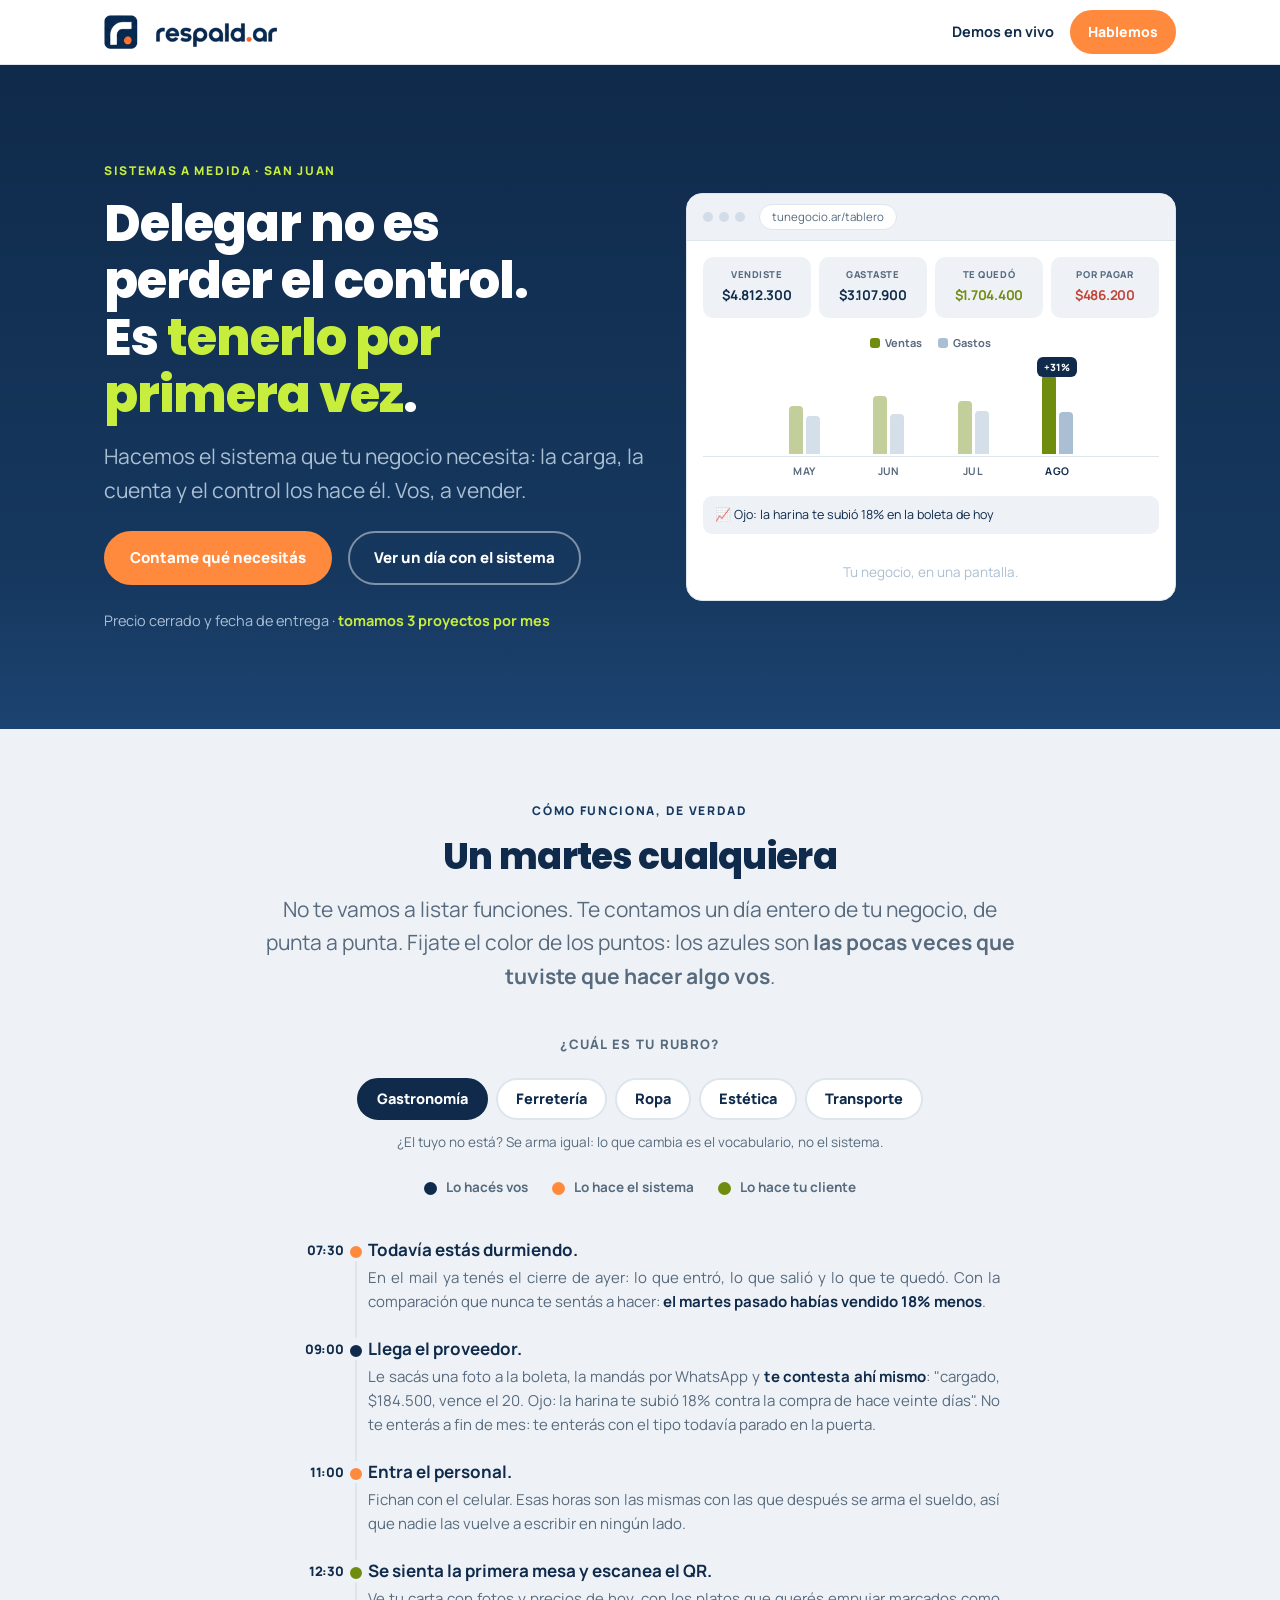
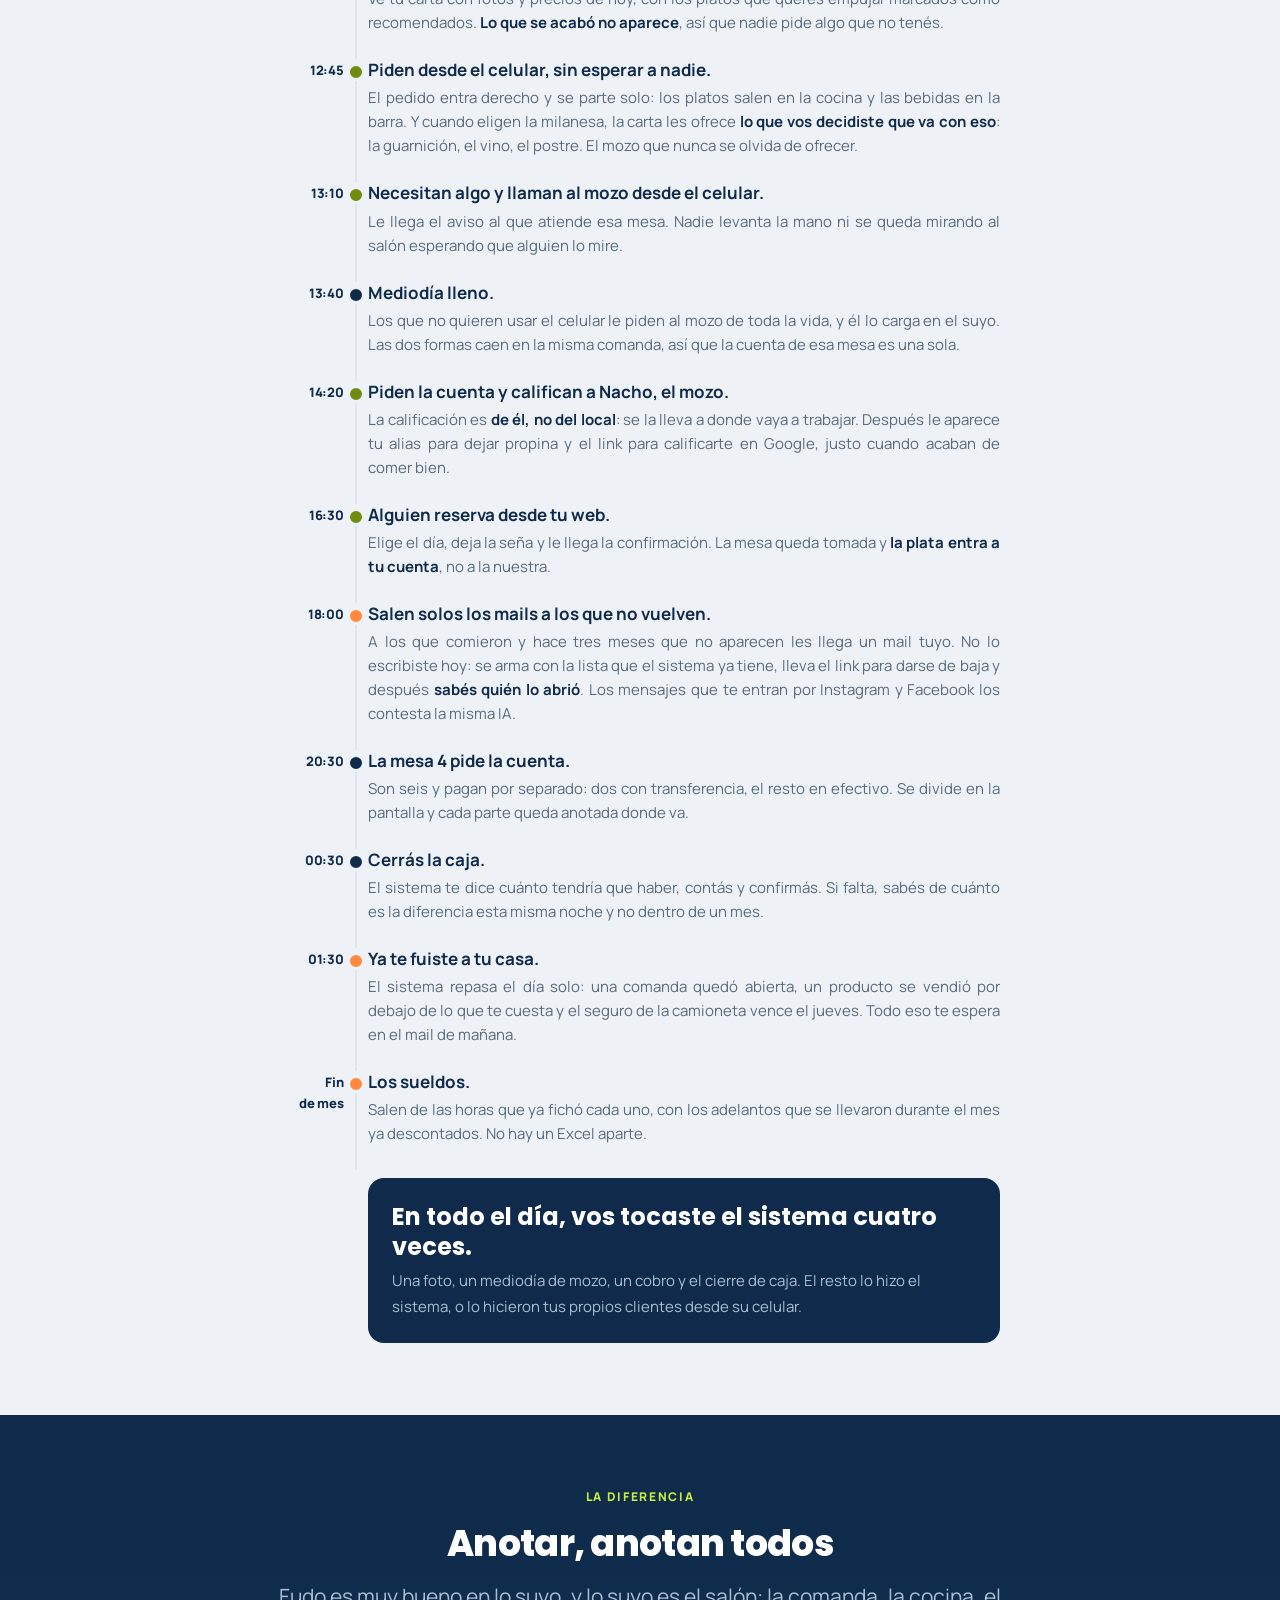
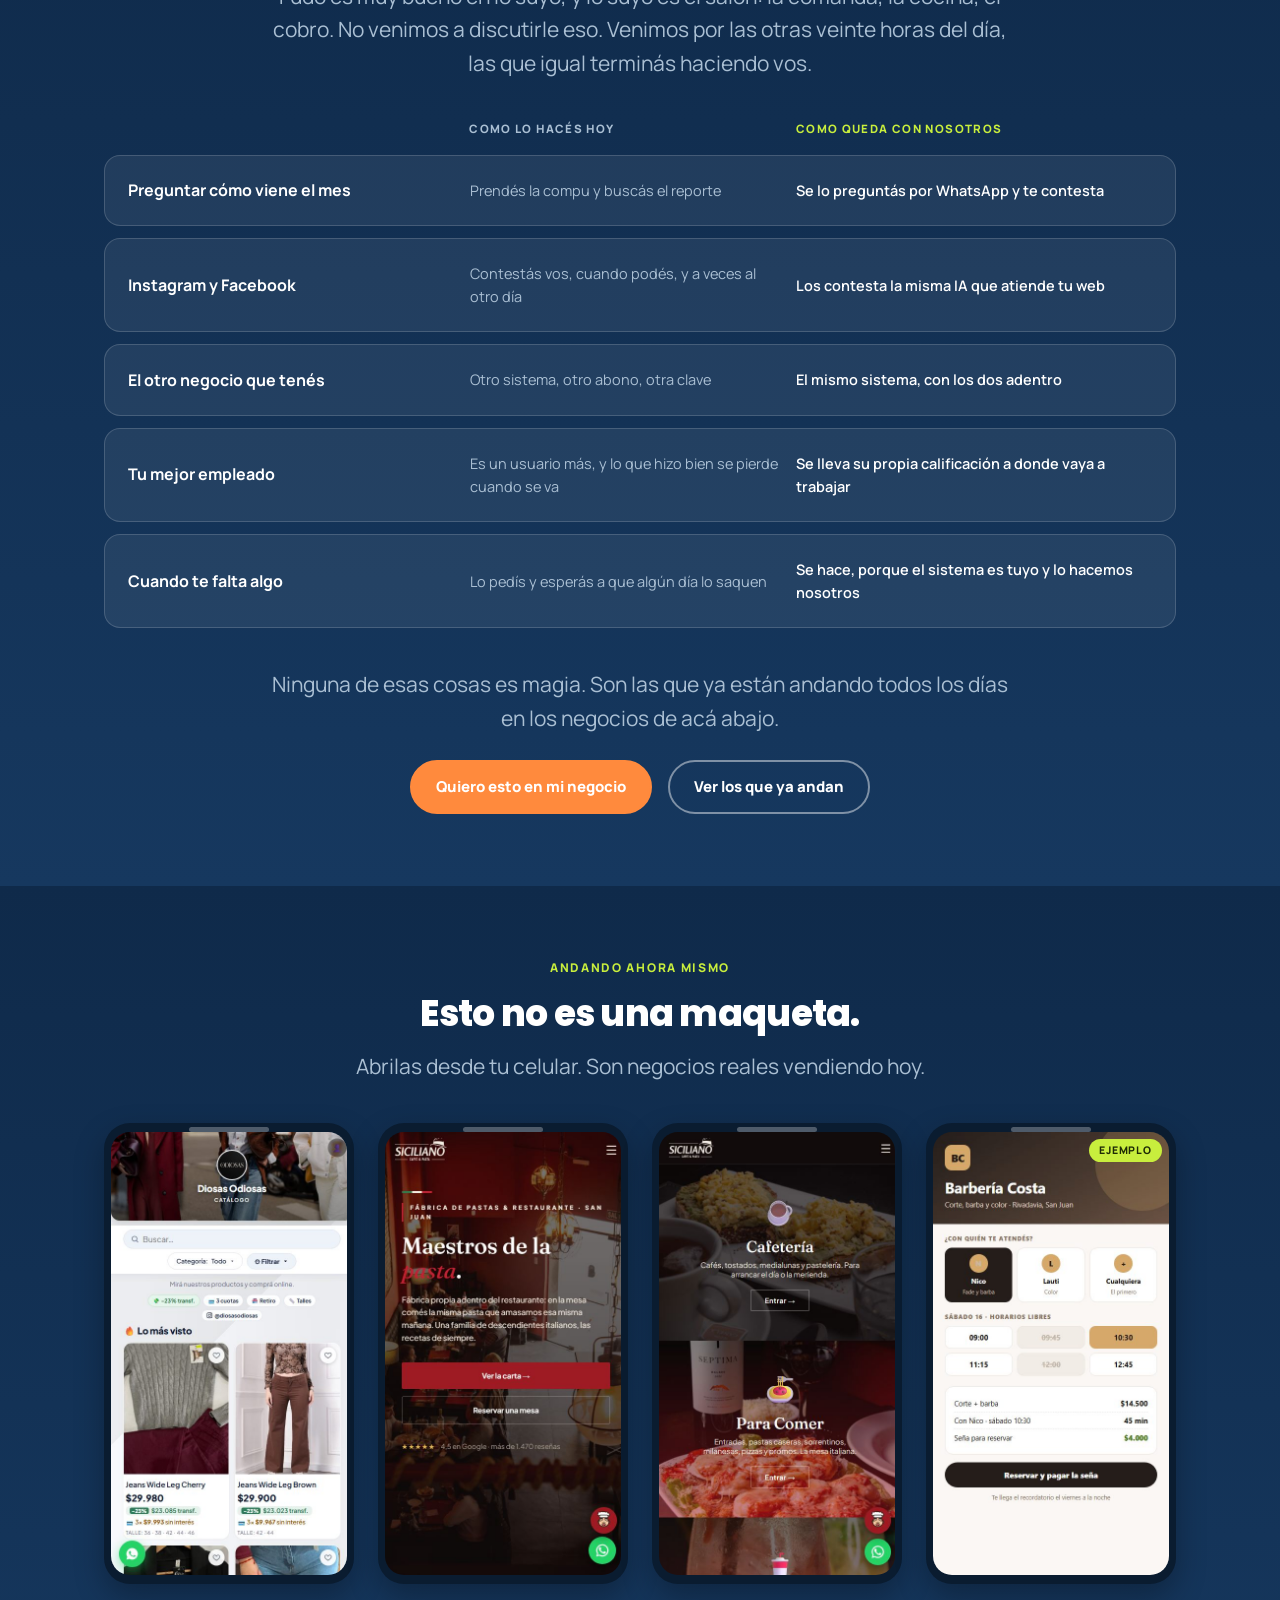
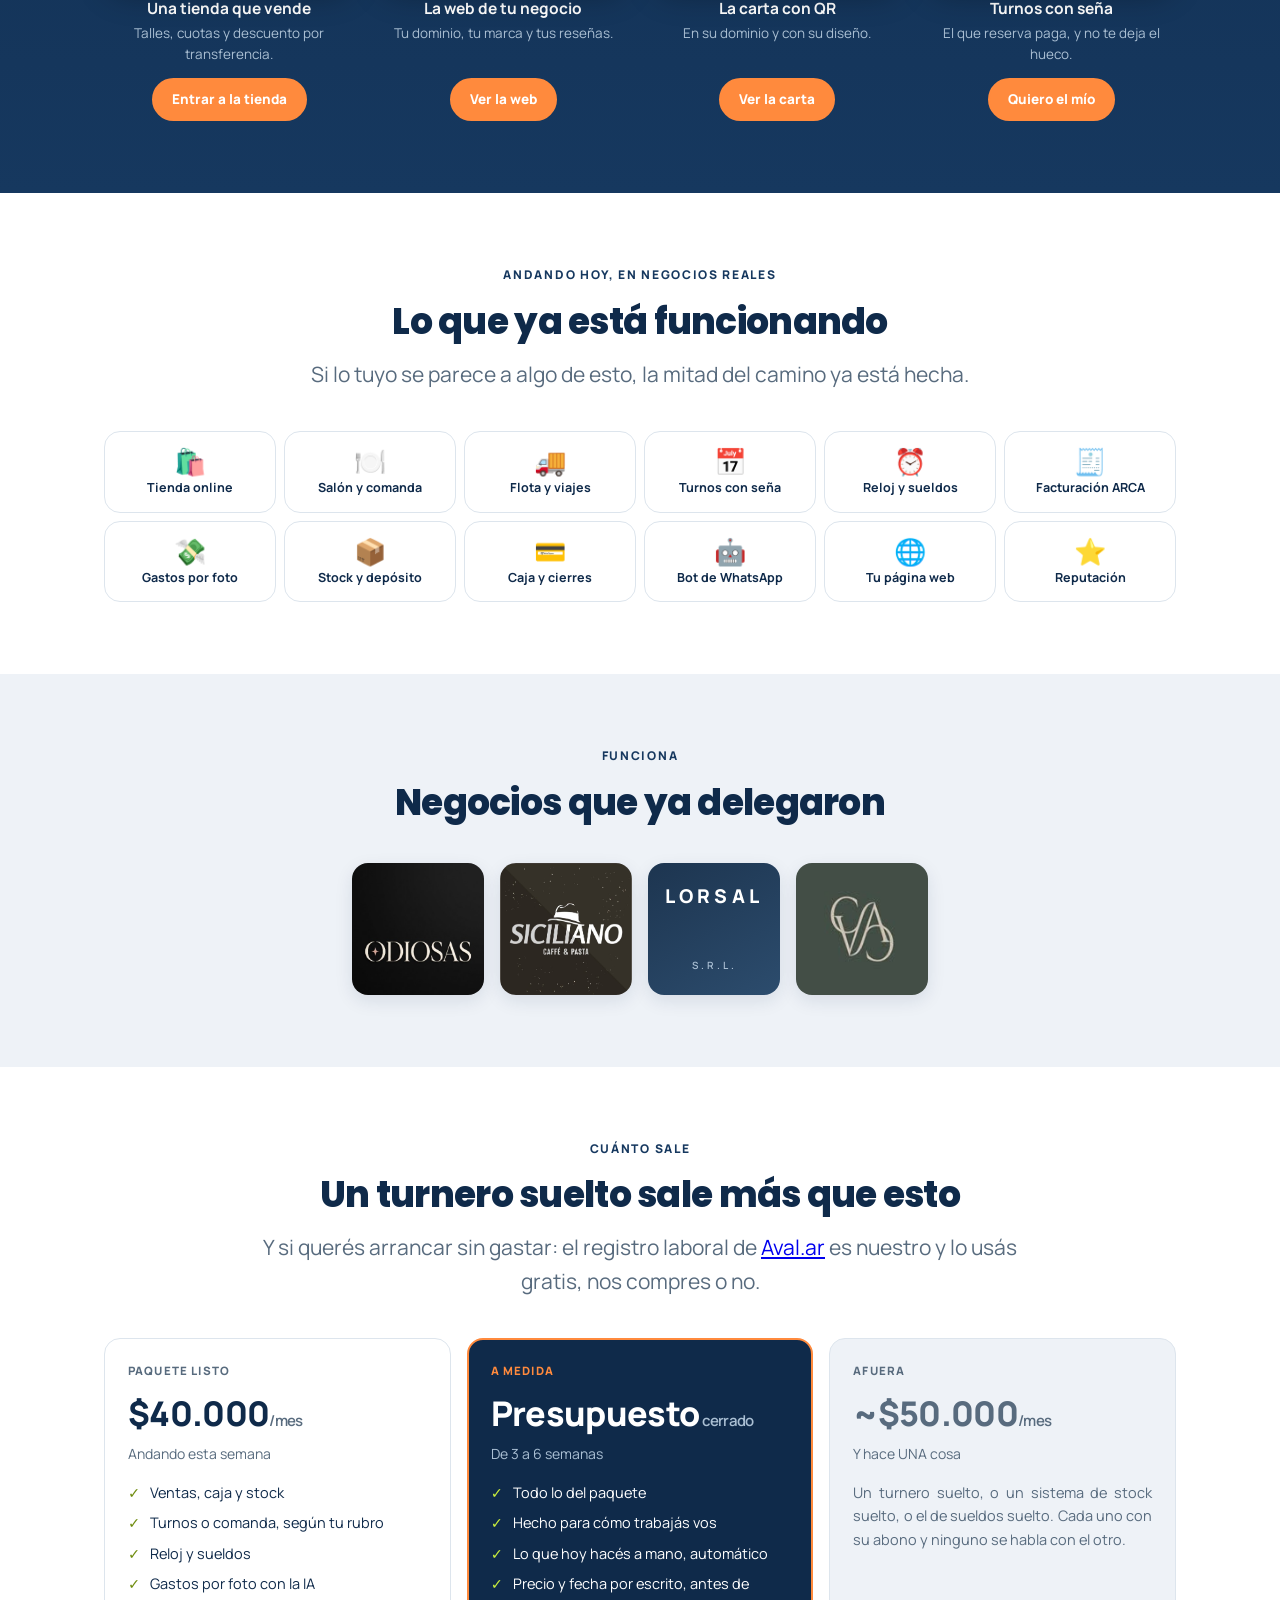
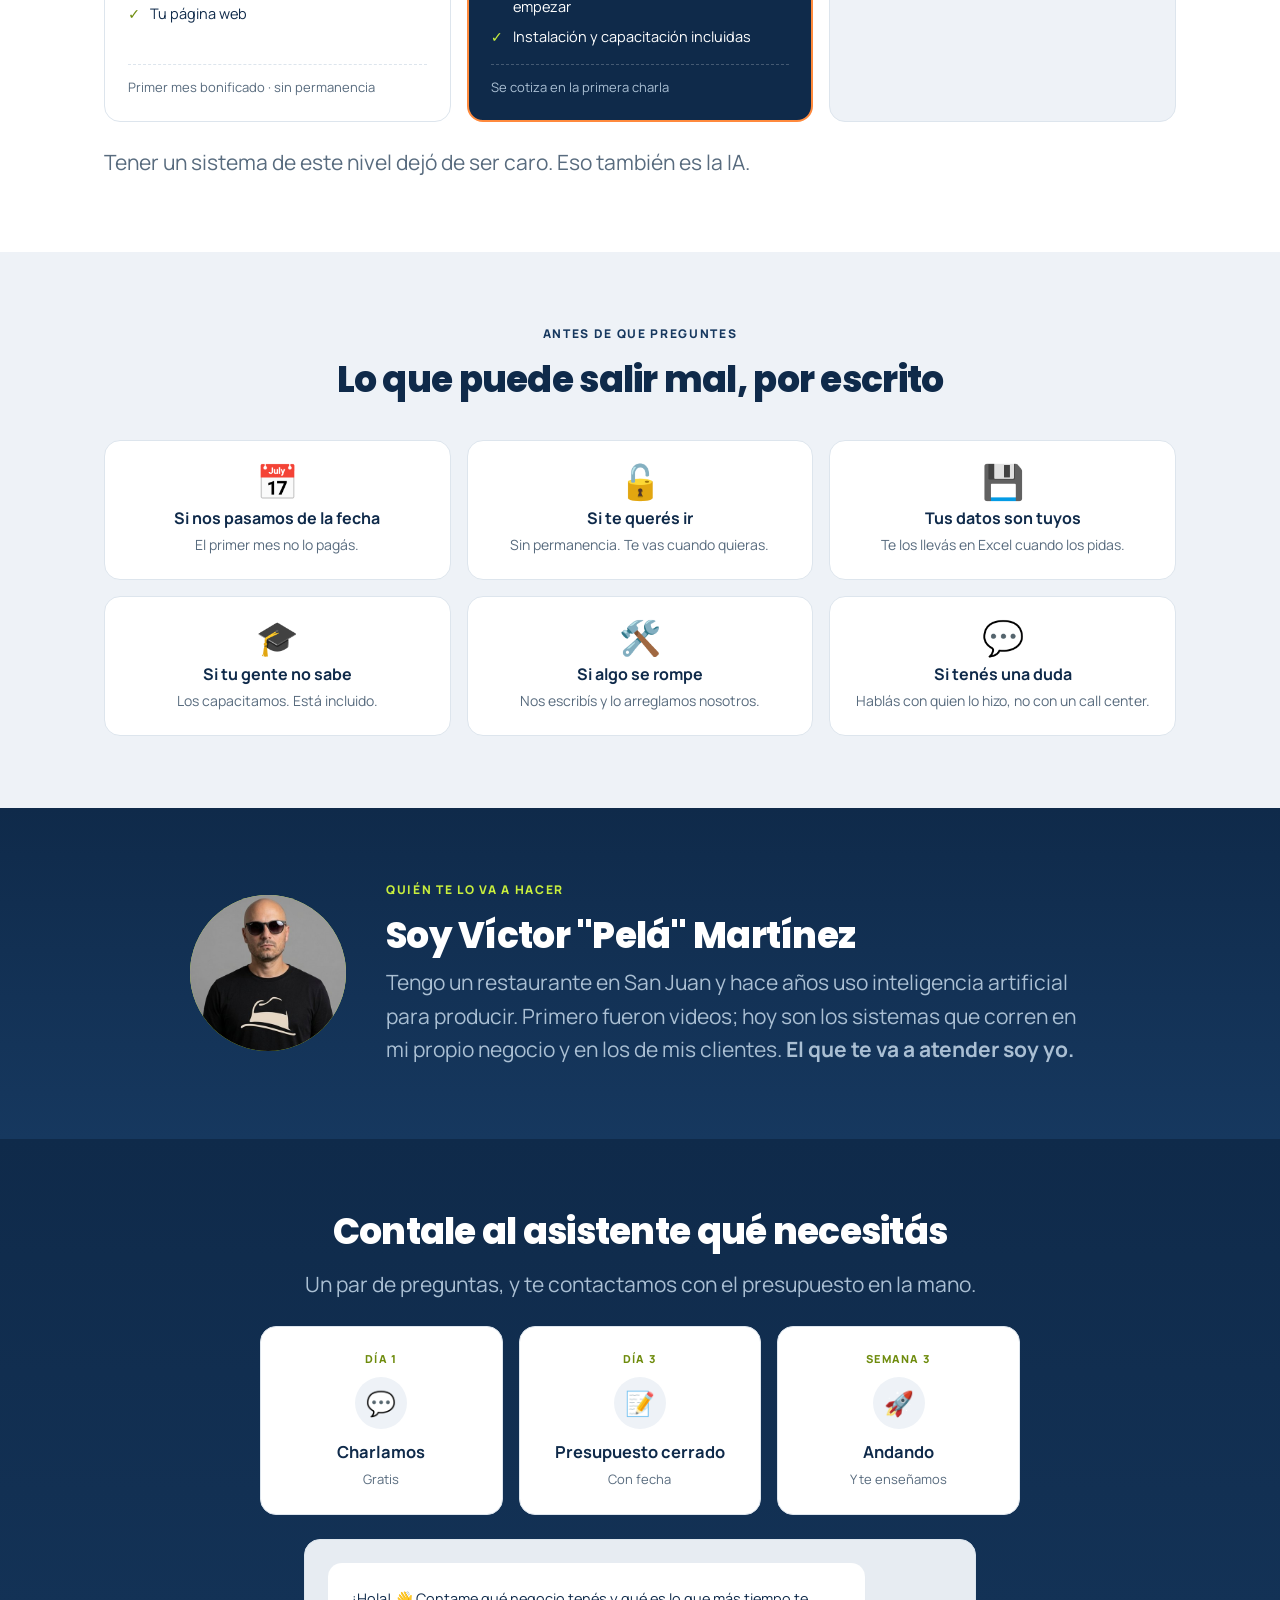
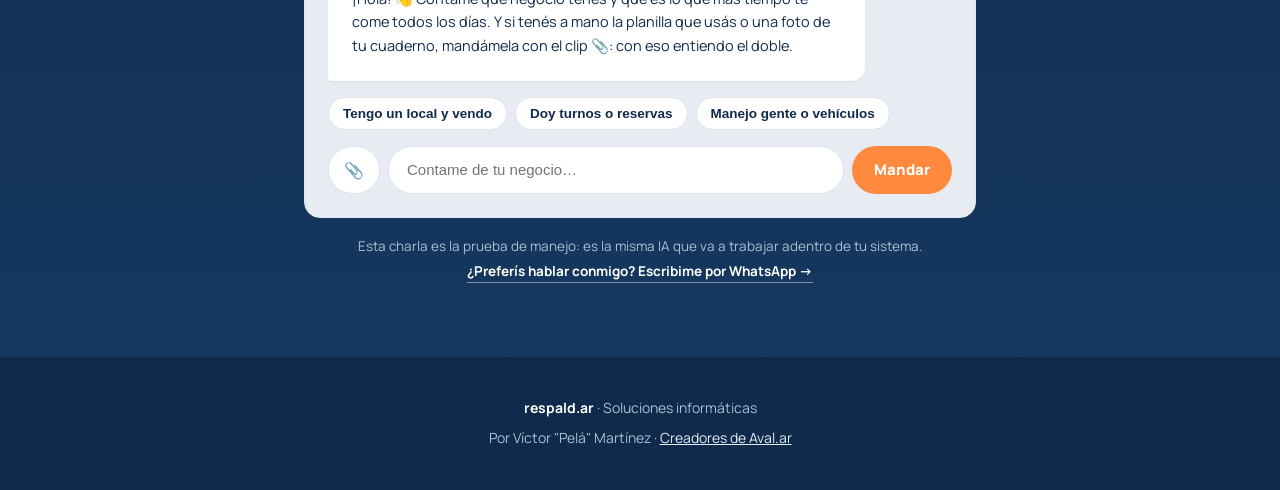
==== commit 43313d0e: "Los tres pasos van adentro del cierre, y el medidor al repo 'Como trabajamos' era una seccion propia" ====
--- a/index.html
+++ b/index.html
@@ -1198,21 +1198,6 @@
   </div>
 </section>
 
-<!-- 10 · CÓMO TRABAJAMOS -->
-<section>
-  <div class="wrap">
-    <div class="intro">
-      <p class="eyebrow">Sin sorpresas</p>
-      <h2>Cómo trabajamos</h2>
-    </div>
-    <div class="linea-t">
-      <div class="hito"><span class="cuando">DÍA 1</span><span class="punto">💬</span><b>Charlamos</b><small>Gratis</small></div>
-      <div class="hito"><span class="cuando">DÍA 3</span><span class="punto">📝</span><b>Presupuesto cerrado</b><small>Con fecha</small></div>
-      <div class="hito"><span class="cuando">SEMANA 3</span><span class="punto">🚀</span><b>Andando</b><small>Y te enseñamos</small></div>
-    </div>
-  </div>
-</section>
-
 <!-- 11 · CIERRE: el asistente entrevista y a nosotros nos llega el resumen -->
 <section class="oscura cierre" id="contacto">
   <div class="wrap">
@@ -1221,6 +1206,14 @@
       <p class="lead">
         Un par de preguntas, y te contactamos con el presupuesto en la mano.
       </p>
+      <!-- Los tres pasos vivían en una sección propia media pantalla más
+           arriba. Acá valen más: el que está por escribir quiere saber
+           qué pasa DESPUÉS de escribir. -->
+      <div class="linea-t">
+        <div class="hito"><span class="cuando">DÍA 1</span><span class="punto">💬</span><b>Charlamos</b><small>Gratis</small></div>
+        <div class="hito"><span class="cuando">DÍA 3</span><span class="punto">📝</span><b>Presupuesto cerrado</b><small>Con fecha</small></div>
+        <div class="hito"><span class="cuando">SEMANA 3</span><span class="punto">🚀</span><b>Andando</b><small>Y te enseñamos</small></div>
+      </div>
     </div>
     <div class="chatwrap">
       <div class="chat">
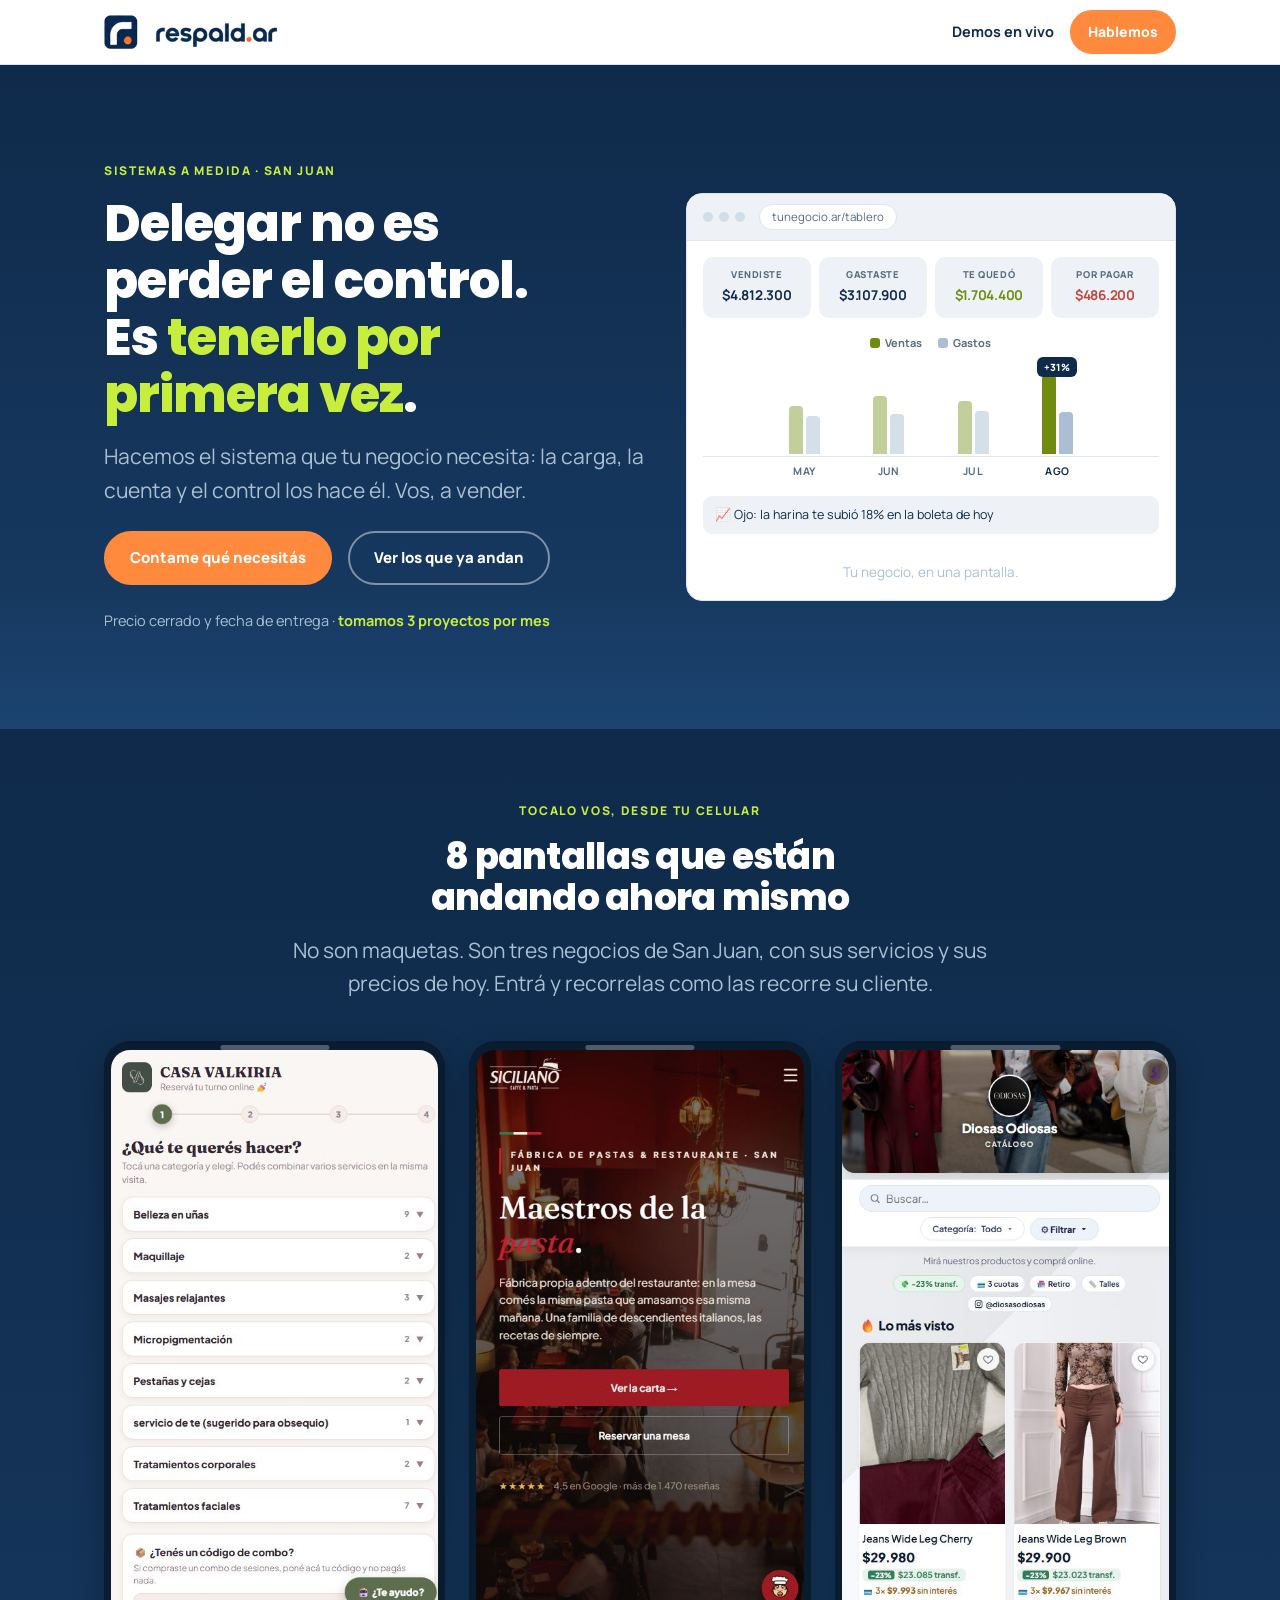
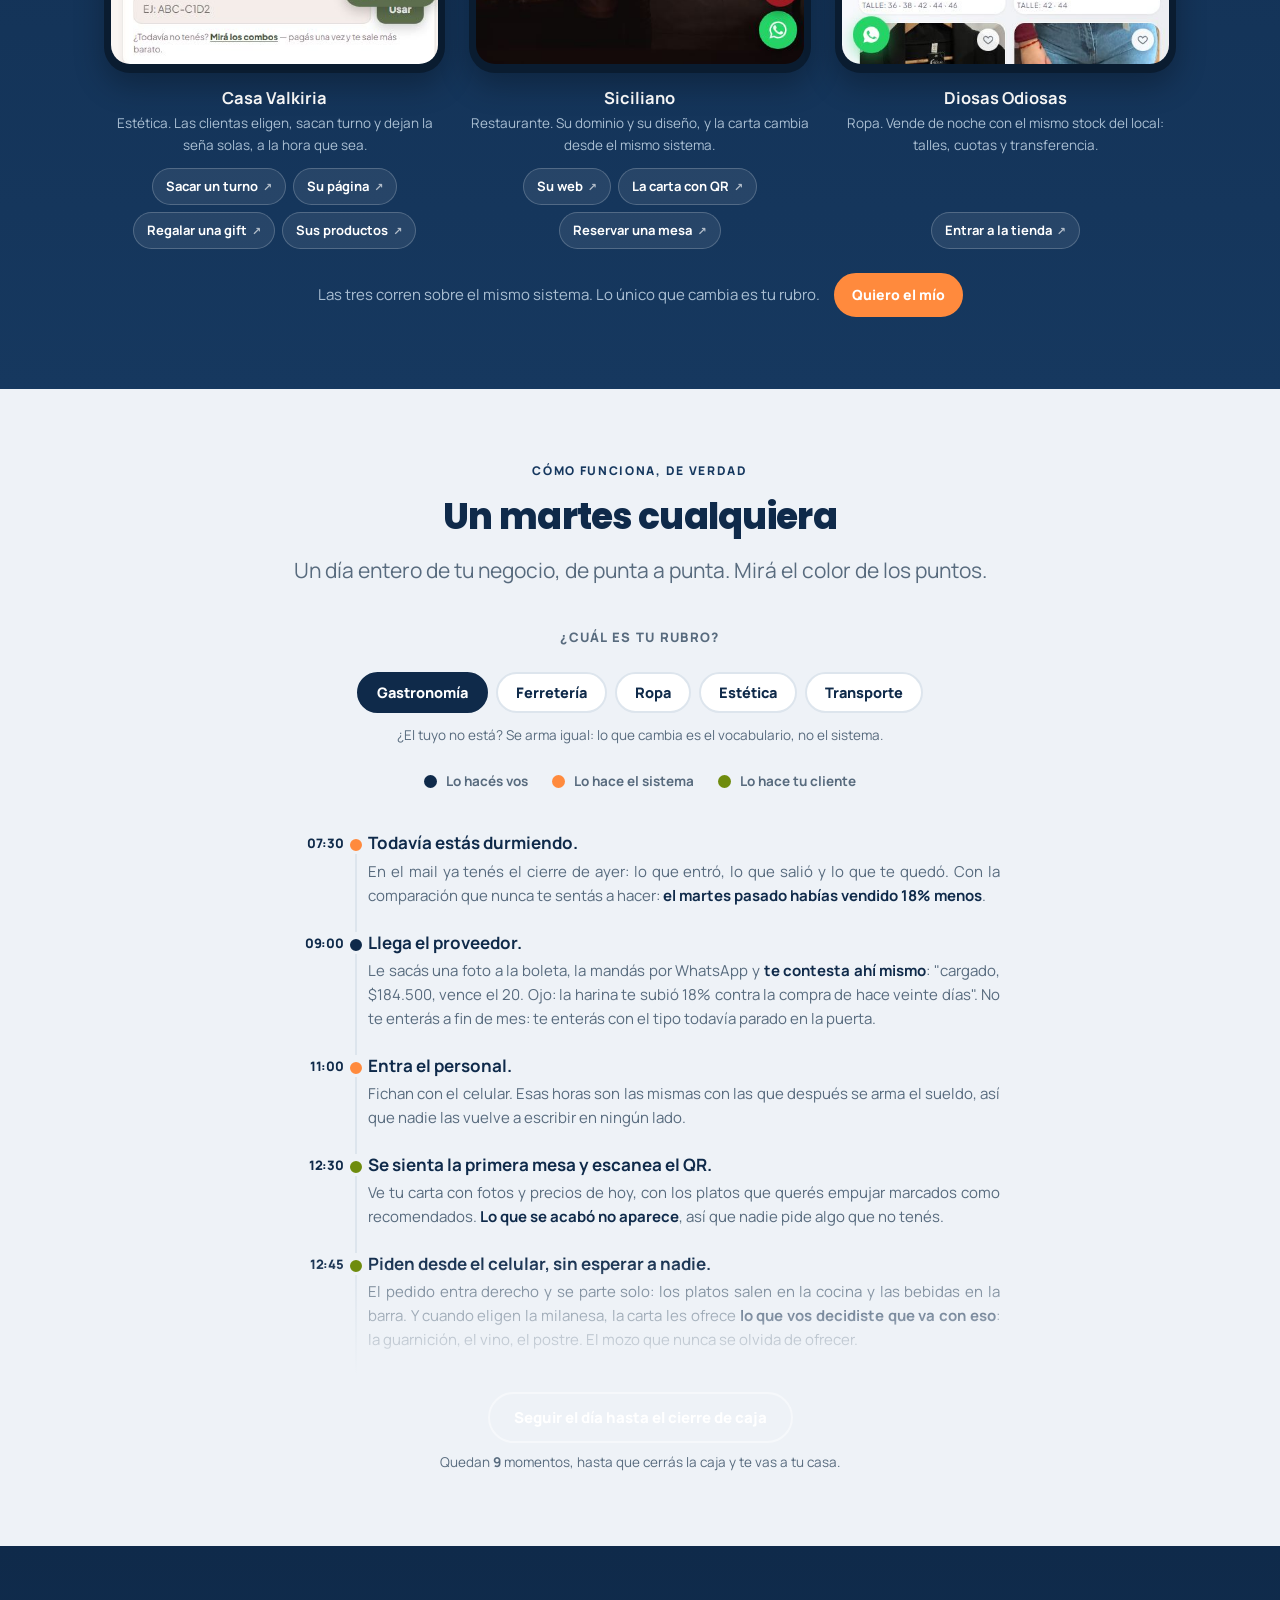
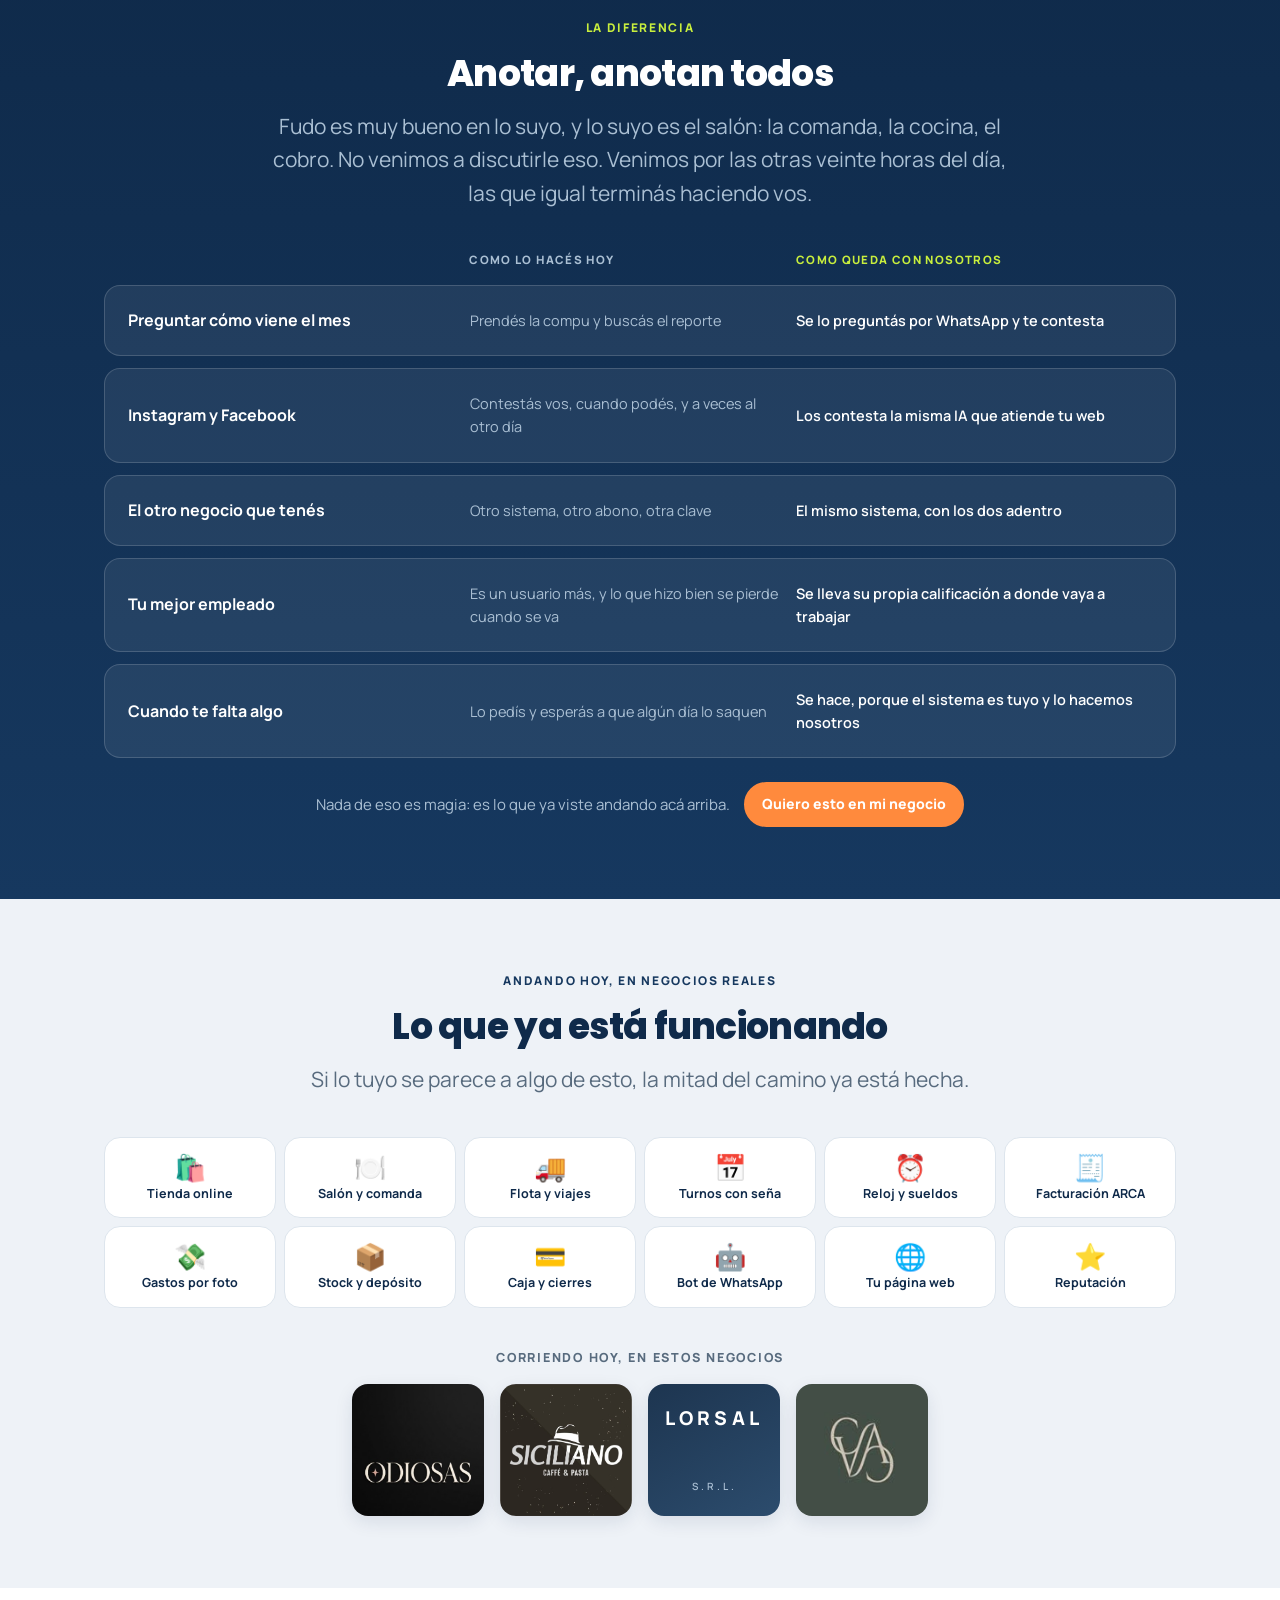
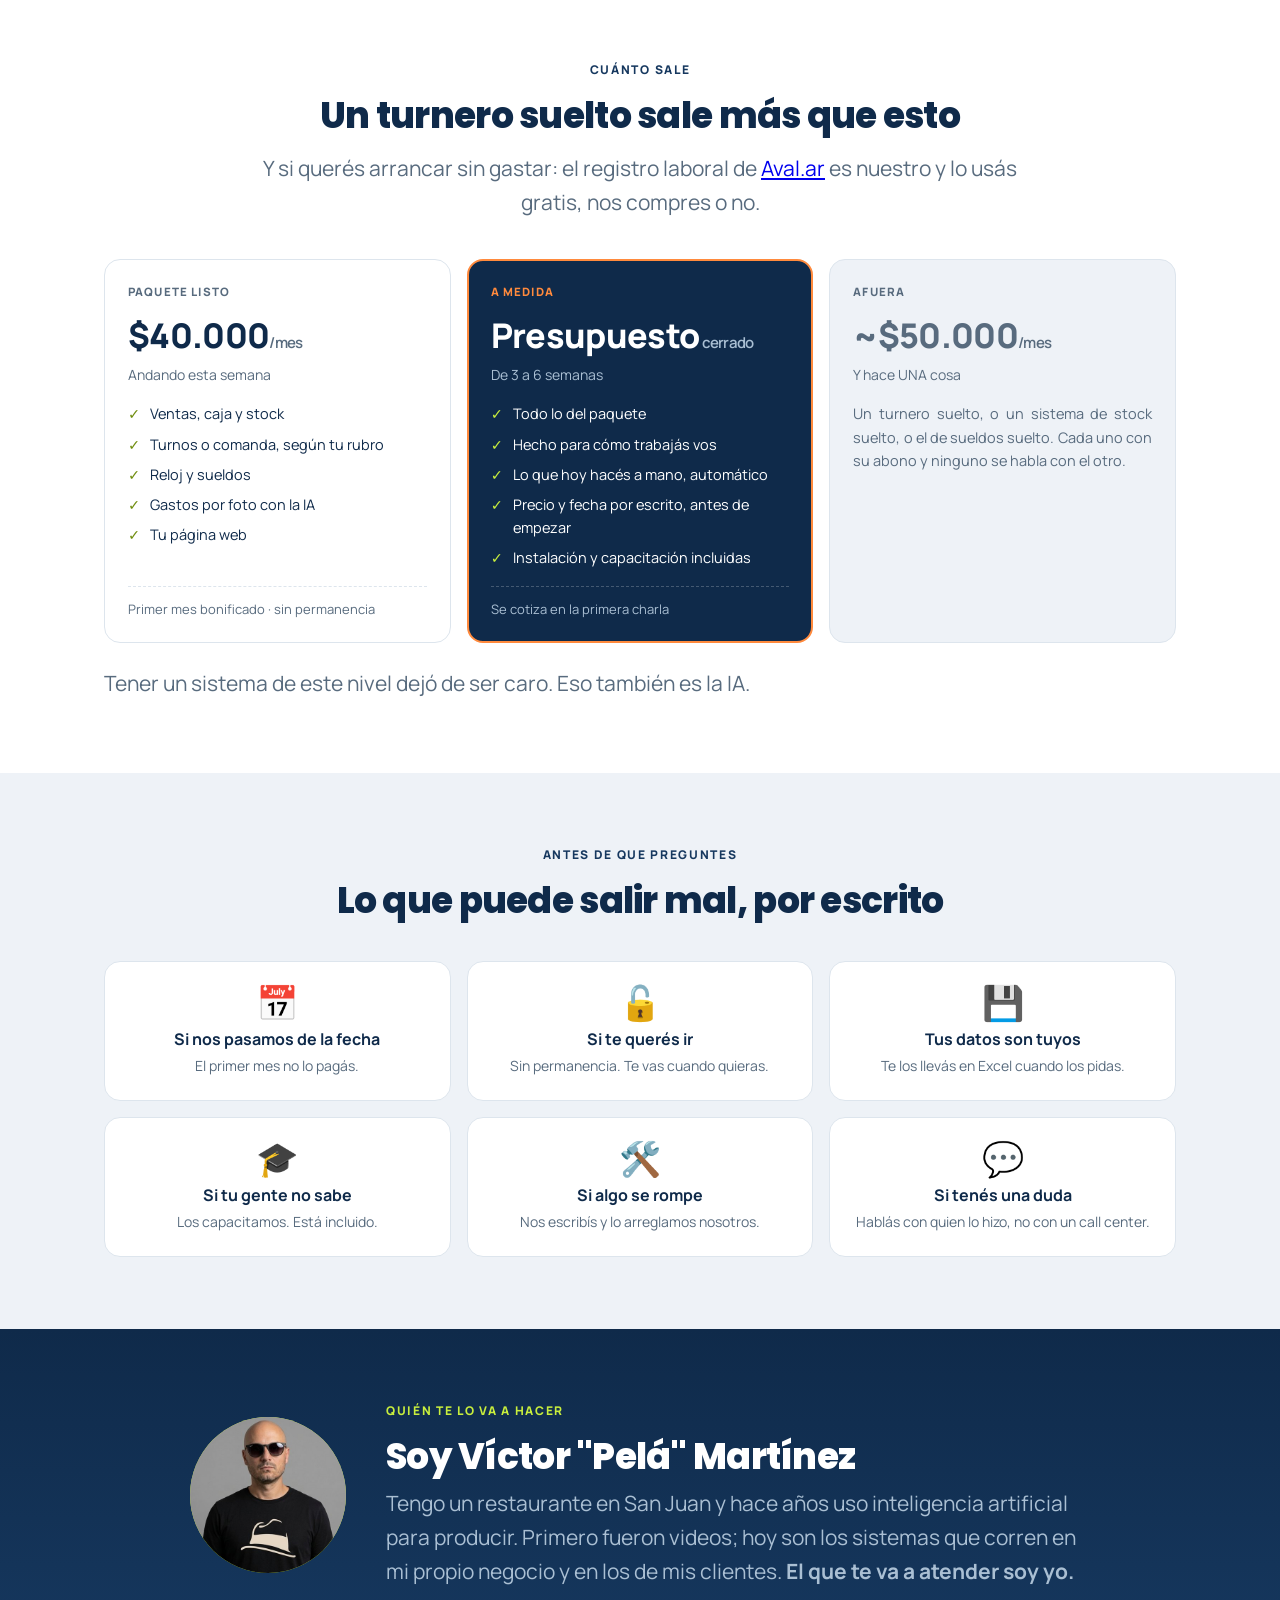
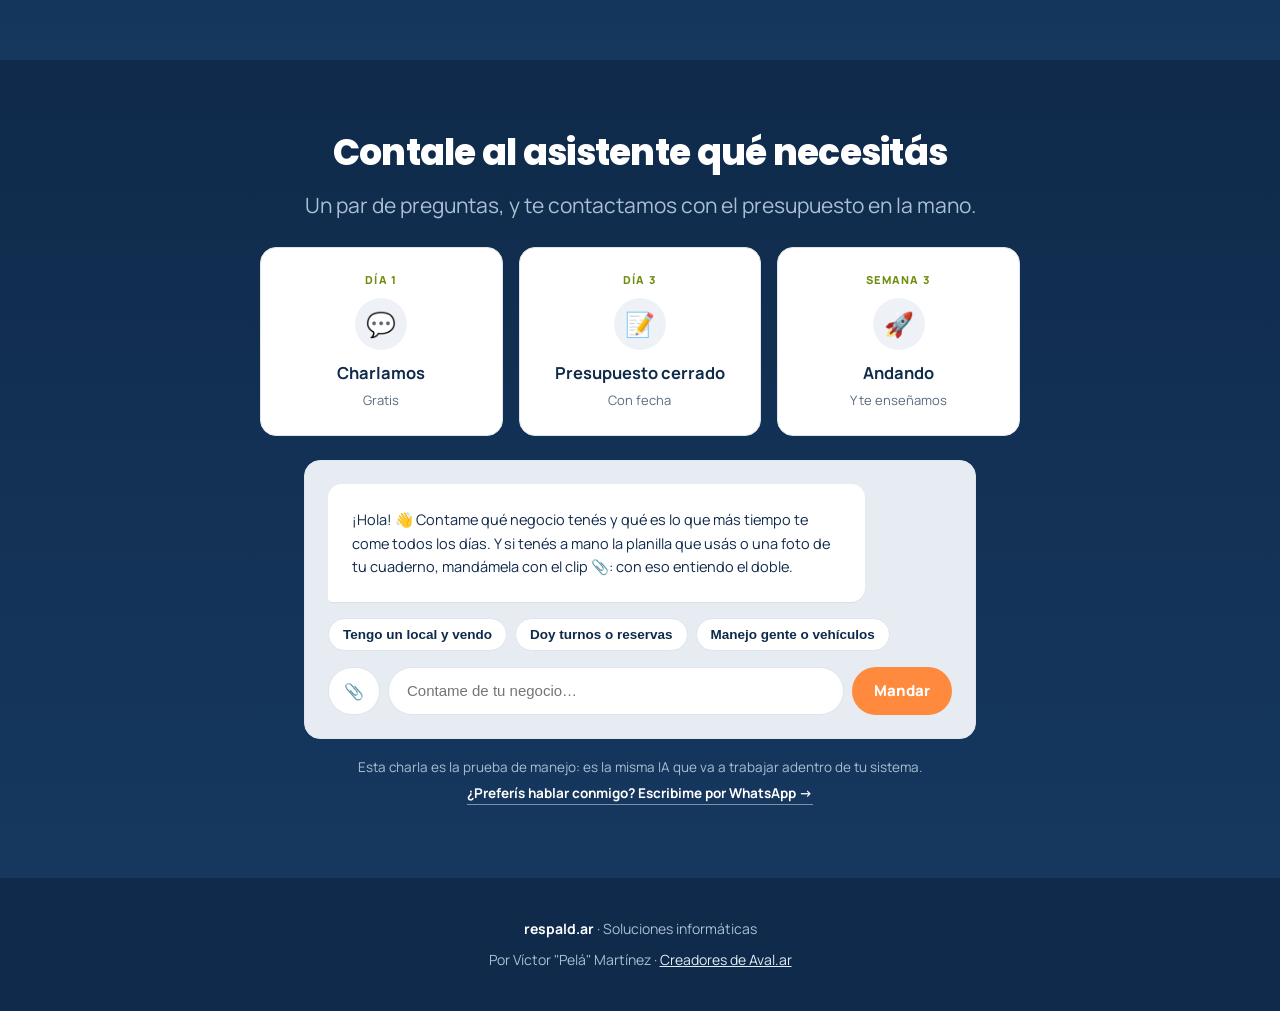
==== commit 254bf5d9: "La prueba primero: 8 demos reales arriba, y la pagina 2 pantallas mas corta Pela, 20/08: "nos falta " ====
--- a/index.html
+++ b/index.html
@@ -116,7 +116,6 @@
 .intro{max-width:var(--intro);margin:0 auto var(--e4);text-align:center}
 .intro p{text-align:center}
 .intro .acciones{justify-content:center}
-.intro-fin{margin-top:var(--e4);margin-bottom:0}
 
 .mt-3{margin-top:var(--e3)}
 .mt-4{margin-top:var(--e4)}
@@ -394,6 +393,24 @@
   .dia-fin .cuenta{grid-column:1/-1}
 }
 
+/* ── EL DÍA EMPIEZA PLEGADO ─────────────────────────────────────
+   Pelá, 20/08/2026: "es muy larga la página, el que llega se pierde".
+   Medido con medir-largo.ps1, esta sección sola se comía 4 pantallas
+   de las 15,4: el 26% de la página, y estaba ANTES de cualquier
+   prueba. No se corta el texto (el día completo es el argumento):
+   se cobra solo lo que el visitante quiere leer. Los cinco primeros
+   momentos ya muestran el mecanismo; el resto se abre con un botón.
+   El botón vive AFUERA de .dia a propósito: pintar() reescribe el
+   innerHTML del contenedor cada vez que se cambia de rubro y se lo
+   llevaría puesto. */
+.dia.plegado{position:relative}
+.dia.plegado > .mom:nth-child(n+6),
+.dia.plegado > .dia-fin{display:none}
+.dia.plegado::after{content:"";position:absolute;left:0;right:0;bottom:0;height:120px;
+  pointer-events:none;background:linear-gradient(to bottom,rgba(238,242,247,0),var(--papel-2))}
+.dia-mas{text-align:center;margin-top:var(--e2)}
+.dia-mas small{display:block;color:var(--gris);font-size:13.5px;margin-top:9px}
+
 /* ── la comparación ─────────────────────────────────────────────
    Tres columnas en compu; en celular cada fila se apila y las
    etiquetas ocultas ("Hoy" / "Con nosotros") aparecen, porque sin
@@ -435,7 +452,9 @@
 /* logos REALES de los clientes (bajados de su ficha). Vienen con fondo
    oscuro propio, así que se montan como tarjetas cuadradas: sobre la franja
    clara quedan como sellos, no como manchas. */
-.logos{display:flex;flex-wrap:wrap;gap:var(--e2);justify-content:center;align-items:stretch;margin-top:var(--e3);text-align:center}
+.logos-tit{margin:var(--e4) 0 0;text-align:center;font-size:12.5px;font-weight:800;
+  letter-spacing:.14em;text-transform:uppercase;color:var(--gris)}
+.logos{display:flex;flex-wrap:wrap;gap:var(--e2);justify-content:center;align-items:stretch;margin-top:var(--e2);text-align:center}
 .lg{width:132px;height:132px;border-radius:var(--radio);overflow:hidden;background:var(--papel-2);
   display:grid;place-items:center;box-shadow:0 6px 18px rgba(15,42,74,.10)}
 .lg img{width:100%;height:100%;object-fit:cover;display:block}
@@ -446,30 +465,49 @@
 /* ── celulares con CAPTURAS REALES de producción ──────────────
    Las imágenes salen de sacarle una foto al sistema andando (Edge
    headless sobre aval.ar). El marco es CSS; la pantalla es real. */
-.celus{display:grid;grid-template-columns:repeat(4,1fr);gap:var(--e3);align-items:stretch}
-@media(max-width:900px){.celus{grid-template-columns:repeat(2,1fr);gap:var(--e2)}}
-/* En celular NO se pasa a una sola columna: cuatro capturas apiladas se
-   comían cuatro pantallas de scroll para mostrar cuatro fotos. De a dos
-   se ven igual de bien y la sección mide la mitad. */
-@media(max-width:520px){.celus{grid-template-columns:repeat(2,1fr);gap:12px}
-  .celu figcaption{font-size:12.5px}
-  .celu .btn{padding:9px 12px;font-size:13px}}
-/* columna flex: con el botón en margin-top:auto los cuatro quedan a la MISMA
-   altura aunque una descripción ocupe una línea y otra dos */
+.celus{display:grid;grid-template-columns:repeat(3,1fr);gap:var(--e3);align-items:stretch}
+/* columna flex: con la fila de links en margin-top:auto los tres quedan a la
+   MISMA altura aunque una descripción ocupe una línea y otra dos */
 .celu{margin:0;text-align:center;display:flex;flex-direction:column;height:100%}
+.celu-info{display:flex;flex-direction:column;flex:1}
 .celu-marco{background:#0a1c30;border-radius:26px;padding:9px 7px;box-shadow:0 12px 30px rgba(0,0,0,.28);position:relative}
 .celu-marco::before{content:"";position:absolute;top:4px;left:50%;transform:translateX(-50%);
   width:32%;height:5px;border-radius:99px;background:rgba(255,255,255,.28)}
 .celu-marco img{display:block;width:100%;border-radius:19px;background:#fff}
-.celu-marco{position:relative}
-/* la de muestra va rotulada: las otras tres son negocios de verdad */
-.tag-ej{position:absolute;z-index:2;top:16px;right:14px;background:var(--lima);color:var(--lima-txt);
-  font-size:10.5px;font-weight:800;letter-spacing:.08em;text-transform:uppercase;
-  border-radius:999px;padding:3px 10px}
-.celu figcaption{color:var(--gris-claro);font-size:13.5px;margin-top:12px}
-.celu figcaption b{display:block;color:#fff;font-size:15.5px;margin-bottom:2px}
-.celu .btn{margin-top:auto;padding:9px 18px;font-size:13.5px;align-self:center}
-.celu figcaption{margin-bottom:12px}
+.celu figcaption{color:var(--gris-claro);font-size:13.5px;margin:12px 0}
+.celu figcaption b{display:block;color:#fff;font-size:16.5px;margin-bottom:2px}
+/* ── los LINKS de cada negocio ────────────────────────────────
+   Uno por pantalla pública que tiene ese cliente andando. Son la
+   sección entera: la píldora tiene que leerse como algo que se toca,
+   no como texto. La flecha ↗ avisa que abre afuera. */
+.celu-links{display:flex;flex-wrap:wrap;gap:7px;justify-content:center;margin-top:auto}
+.celu-links a{display:inline-flex;align-items:center;gap:5px;text-decoration:none;
+  background:rgba(255,255,255,.08);border:1px solid rgba(255,255,255,.2);color:#fff;
+  border-radius:999px;padding:7px 13px;font-size:13px;font-weight:700;
+  transition:background .15s,color .15s,border-color .15s}
+.celu-links a::after{content:"↗";font-size:11px;opacity:.65}
+.celu-links a:hover,.celu-links a:focus-visible{background:var(--lima);color:var(--lima-txt);border-color:var(--lima)}
+.celu-links a:hover::after,.celu-links a:focus-visible::after{opacity:1}
+/* el remate de una franja oscura: una línea y el botón, en el mismo
+   renglón. Reemplaza a los bloques de cierre con lead + dos botones,
+   que costaban media pantalla cada uno para repetir la misma llamada. */
+.pie-cta{margin:var(--e3) 0 0;text-align:center;color:var(--gris-claro);font-size:15px;
+  display:flex;flex-wrap:wrap;gap:14px;align-items:center;justify-content:center}
+/* ── en el celular, cada negocio se acuesta ───────────────────
+   Tres capturas apiladas a lo ancho se comían tres pantallas de scroll
+   para mostrar tres fotos. Acostadas (foto chica a la izquierda, nombre
+   y links a la derecha) se ven igual y la sección mide un tercio. */
+@media(max-width:660px){
+  .celus{grid-template-columns:1fr;gap:16px}
+  .celu{flex-direction:row;align-items:flex-start;gap:14px;text-align:left}
+  .celu-marco{flex:0 0 34%;max-width:124px;border-radius:18px;padding:6px 5px;box-shadow:0 8px 18px rgba(0,0,0,.28)}
+  .celu-marco::before{height:4px;top:3px}
+  .celu-marco img{border-radius:13px}
+  .celu figcaption{margin-top:0;font-size:13px}
+  .celu-links{justify-content:flex-start;gap:6px}
+  .celu-links a{padding:6px 11px;font-size:12.5px}
+  .pie-cta{gap:12px}
+}
 
 /* ── TU SISTEMA EN VIVO ──────────────────────────────────────
    La maqueta que genera la IA con el negocio del visitante. Las
@@ -722,7 +760,7 @@
         </p>
         <div class="acciones">
           <a class="btn btn-lima" href="#contacto">Contame qué necesitás</a>
-          <a class="btn btn-borde" href="#dia">Ver un día con el sistema</a>
+          <a class="btn btn-borde" href="#demos">Ver los que ya andan</a>
         </div>
         <p class="hero-nota">Precio cerrado y fecha de entrega · <b class="cupo">tomamos 3 proyectos por mes</b></p>
       </div>
@@ -755,6 +793,76 @@
   </div>
 </section>
 
+<!-- 1a · DEMOS REALES, ARRIBA DE TODO.
+     Pelá, 20/08/2026: "el que llegue a esa página se pierde" y "podríamos
+     estar mostrando un montón de cosas para vender y no lo estamos
+     mostrando". Las dos cosas se arreglan con el mismo movimiento: la
+     PRUEBA sube al segundo lugar, antes del argumento. Antes había que
+     bajar 7 pantallas de texto para ver la primera pantalla real.
+     Se agrupa por CLIENTE y no por función: lo que se vende no es un
+     turnero suelto, es el negocio entero online. Y se murió la barbería
+     inventada: teniendo el turnero real de Casa Valkiria, mostrar uno de
+     mentira debajo del título "esto no es una maqueta" era regalarle la
+     duda al que mira. Todos los links son públicos y se probaron uno por
+     uno el 20/08. Las capturas se sacan con Edge headless (ver la receta
+     en el README): --headless=new, un --user-data-dir por captura y
+     --window-size=480,900. -->
+<section class="oscura" id="demos">
+  <div class="wrap">
+    <div class="intro">
+      <p class="eyebrow">Tocalo vos, desde tu celular</p>
+      <h2><span id="nDemos">8</span> pantallas que están andando ahora mismo</h2>
+      <p class="lead">
+        No son maquetas. Son tres negocios de San Juan, con sus servicios
+        y sus precios de hoy. Entrá y recorrelas como las recorre su
+        cliente.
+      </p>
+    </div>
+
+    <div class="celus tres">
+      <figure class="celu">
+        <div class="celu-marco"><img src="demos/valkiria-turnos.jpg" alt="Turnero online de Casa Valkiria" loading="lazy"></div>
+        <div class="celu-info">
+          <figcaption><b>Casa Valkiria</b>Estética. Las clientas eligen, sacan turno y dejan la seña solas, a la hora que sea.</figcaption>
+          <div class="celu-links">
+            <a href="https://aval.ar/turnos/casa-valkiria" target="_blank" rel="noopener">Sacar un turno</a>
+            <a href="https://aval.ar/casa-valkiria" target="_blank" rel="noopener">Su página</a>
+            <a href="https://aval.ar/gift/casa-valkiria" target="_blank" rel="noopener">Regalar una gift</a>
+            <a href="https://aval.ar/productos/casa-valkiria" target="_blank" rel="noopener">Sus productos</a>
+          </div>
+        </div>
+      </figure>
+
+      <figure class="celu">
+        <div class="celu-marco"><img src="demos/local.jpg" alt="Web propia de Siciliano" loading="lazy"></div>
+        <div class="celu-info">
+          <figcaption><b>Siciliano</b>Restaurante. Su dominio y su diseño, y la carta cambia desde el mismo sistema.</figcaption>
+          <div class="celu-links">
+            <a href="https://sicilianoresto.com.ar" target="_blank" rel="noopener">Su web</a>
+            <a href="https://sicilianoresto.com.ar/carta.html" target="_blank" rel="noopener">La carta con QR</a>
+            <a href="https://aval.ar/reservar/siciliano" target="_blank" rel="noopener">Reservar una mesa</a>
+          </div>
+        </div>
+      </figure>
+
+      <figure class="celu">
+        <div class="celu-marco"><img src="demos/diosas.jpg" alt="Tienda online de Diosas Odiosas" loading="lazy"></div>
+        <div class="celu-info">
+          <figcaption><b>Diosas Odiosas</b>Ropa. Vende de noche con el mismo stock del local: talles, cuotas y transferencia.</figcaption>
+          <div class="celu-links">
+            <a href="https://aval.ar/tienda/diosas-odiosas" target="_blank" rel="noopener">Entrar a la tienda</a>
+          </div>
+        </div>
+      </figure>
+    </div>
+
+    <p class="pie-cta">
+      Las tres corren sobre el mismo sistema. Lo único que cambia es tu rubro.
+      <a class="btn btn-lima btn-chico" href="#contacto">Quiero el mío</a>
+    </p>
+  </div>
+</section>
+
 <!-- 1b · UN MARTES CUALQUIERA — el camino completo, contado como un día.
      Reemplaza a la lista de funciones: el cliente no compra "módulos",
      compra un día en el que no tuvo que acordarse de nada. El color del
@@ -764,10 +872,12 @@
     <div class="intro">
       <p class="eyebrow">Cómo funciona, de verdad</p>
       <h2>Un martes cualquiera</h2>
+      <!-- El lead explicaba el color de los puntos y la referencia de acá
+           abajo lo vuelve a explicar tres líneas después. Se queda la
+           referencia, que además se ve. -->
       <p class="lead">
-        No te vamos a listar funciones. Te contamos un día entero de tu
-        negocio, de punta a punta. Fijate el color de los puntos: los
-        azules son <b>las pocas veces que tuviste que hacer algo vos</b>.
+        Un día entero de tu negocio, de punta a punta. Mirá el color de
+        los puntos.
       </p>
 
       <p class="rubros-tit">¿Cuál es tu rubro?</p>
@@ -790,7 +900,7 @@
       </p>
     </div>
 
-    <div class="dia">
+    <div class="dia plegado" id="diaLista">
 
       <div class="mom solo">
         <span class="hora">07:30</span>
@@ -951,6 +1061,13 @@
       </div>
 
     </div>
+
+    <p class="dia-mas" id="diaMas">
+      <button type="button" class="btn btn-borde" id="diaVerMas">
+        Seguir el día hasta el cierre de caja
+      </button>
+      <small>Quedan <b id="diaFaltan">9</b> momentos, hasta que cerrás la caja y te vas a tu casa.</small>
+    </p>
   </div>
 </section>
 
@@ -1009,60 +1126,18 @@
       </div>
     </div>
 
-    <div class="intro intro-fin">
-      <p class="lead">
-        Ninguna de esas cosas es magia. Son las que ya están andando todos
-        los días en los negocios de acá abajo.
-      </p>
-      <div class="acciones">
-        <a class="btn btn-lima" href="#contacto">Quiero esto en mi negocio</a>
-        <a class="btn btn-borde" href="#demos">Ver los que ya andan</a>
-      </div>
-    </div>
+    <p class="pie-cta">
+      Nada de eso es magia: es lo que ya viste andando acá arriba.
+      <a class="btn btn-lima btn-chico" href="#contacto">Quiero esto en mi negocio</a>
+    </p>
   </div>
 </section>
 
-<!-- 4b · DEMOS REALES: capturas de producción + link para tocarlas -->
-<section class="oscura" id="demos">
-  <div class="wrap">
-    <div class="intro">
-      <p class="eyebrow">Andando ahora mismo</p>
-      <h2>Esto no es una maqueta.</h2>
-      <p class="lead">
-        Abrilas desde tu celular. Son negocios reales vendiendo hoy.
-      </p>
-    </div>
-
-    <div class="celus">
-      <figure class="celu">
-        <div class="celu-marco"><img src="demos/diosas.jpg" alt="Tienda online de Diosas Odiosas" loading="lazy"></div>
-        <figcaption><b>Una tienda que vende</b>Talles, cuotas y descuento por transferencia.</figcaption>
-        <a class="btn btn-lima" href="https://aval.ar/tienda/diosas-odiosas" target="_blank" rel="noopener">Entrar a la tienda</a>
-      </figure>
-
-      <figure class="celu">
-        <div class="celu-marco"><img src="demos/local.jpg" alt="Web de Siciliano en su propio dominio" loading="lazy"></div>
-        <figcaption><b>La web de tu negocio</b>Tu dominio, tu marca y tus reseñas.</figcaption>
-        <a class="btn btn-lima" href="https://sicilianoresto.com.ar" target="_blank" rel="noopener">Ver la web</a>
-      </figure>
-
-      <figure class="celu">
-        <div class="celu-marco"><img src="demos/carta.jpg" alt="Carta digital de Siciliano en su propio dominio" loading="lazy"></div>
-        <figcaption><b>La carta con QR</b>En su dominio y con su diseño.</figcaption>
-        <a class="btn btn-lima" href="https://sicilianoresto.com.ar/carta.html" target="_blank" rel="noopener">Ver la carta</a>
-      </figure>
-
-      <figure class="celu">
-        <div class="celu-marco"><span class="tag-ej">Ejemplo</span><img src="demos/barberia.jpg" alt="Turnero de barbería con seña" loading="lazy"></div>
-        <figcaption><b>Turnos con seña</b>El que reserva paga, y no te deja el hueco.</figcaption>
-        <a class="btn btn-lima" href="#contacto">Quiero el mío</a>
-      </figure>
-    </div>
-  </div>
-</section>
-
-<!-- 7 · ANDANDO HOY -->
-<section id="hicimos">
+<!-- 7 · ANDANDO HOY + DE QUIÉN ES.
+     Eran DOS secciones con dos encabezados (los módulos y la tira de
+     logos) para decir la misma cosa: esto corre en negocios de verdad.
+     Juntas pesaban 1,4 pantallas; con un solo encabezado, la mitad. -->
+<section class="clara" id="hicimos">
   <div class="wrap">
     <div class="intro">
       <p class="eyebrow">Andando hoy, en negocios reales</p>
@@ -1085,16 +1160,8 @@
       <span class="mod"><i>🌐</i><b>Tu página web</b></span>
       <span class="mod"><i>⭐</i><b>Reputación</b></span>
     </div>
-  </div>
-</section>
-
-<!-- 8 · CASOS -->
-<section class="clara">
-  <div class="wrap">
-    <div class="intro">
-      <p class="eyebrow">Funciona</p>
-      <h2>Negocios que ya delegaron</h2>
-    </div>
+
+    <p class="logos-tit">Corriendo hoy, en estos negocios</p>
     <div class="logos">
       <span class="lg"><img src="demos/logo-diosas.jpg" alt="Diosas Odiosas" loading="lazy"></span>
       <span class="lg"><img src="demos/logo-siciliano.jpg" alt="Siciliano Caffè & Pasta" loading="lazy"></span>
@@ -1331,6 +1398,29 @@
   var cuadro = cont.querySelector(".dia-fin");
   var vsLead = document.getElementById("vsLead");
 
+  /* ── EL DÍA ARRANCA PLEGADO ───────────────────────────────────
+     Se ven los primeros 5 momentos y el botón dice cuántos faltan.
+     El número se CUENTA del DOM, igual que el del cierre: cada rubro
+     tiene un día de largo distinto (11, 12 o 13 momentos) y un número
+     escrito a mano quedaría mintiendo en cuanto se toque uno. */
+  var VISIBLES = 5;
+  var masBox = document.getElementById("diaMas");
+  var masBtn = document.getElementById("diaVerMas");
+  var masNum = document.getElementById("diaFaltan");
+
+  function actualizarPliegue(){
+    if(!masBox) return;
+    var tapados = Math.max(0, cont.querySelectorAll(".mom").length - VISIBLES);
+    if(!cont.classList.contains("plegado") || !tapados){ masBox.hidden = true; return; }
+    masBox.hidden = false;
+    if(masNum) masNum.textContent = tapados;
+  }
+
+  if(masBtn) masBtn.addEventListener("click", function(){
+    cont.classList.remove("plegado");
+    masBox.hidden = true;
+  });
+
   /* el original del HTML es el rubro de gastronomía */
   R.gastro = {
     cierre: cuadro.querySelector("span").innerHTML,
@@ -1359,6 +1449,7 @@
     cuadro.querySelector("span").innerHTML = r.cierre;
 
     vsLead.innerHTML = r.vsLead;
+    actualizarPliegue();
 
     botones.forEach(function(b){ b.setAttribute("aria-pressed", b.dataset.rubro===clave ? "true":"false"); });
   }
@@ -1386,6 +1477,17 @@
     inicial = new URLSearchParams(location.search).get("rubro") || localStorage.getItem("respaldar_rubro");
   }catch(e){}
   if(inicial && R[inicial] && inicial!=="gastro") pintar(inicial);
+  actualizarPliegue();
+})();
+
+
+/* Cuántas pantallas reales estamos mostrando: se CUENTAN los links de la
+   sección, no se escribe el número. Si mañana se suma o se saca una demo,
+   el título no puede quedar mintiendo. */
+(function(){
+  var n = document.querySelectorAll("#demos .celu-links a").length;
+  var cartel = document.getElementById("nDemos");
+  if(cartel && n) cartel.textContent = n;
 })();
 
 
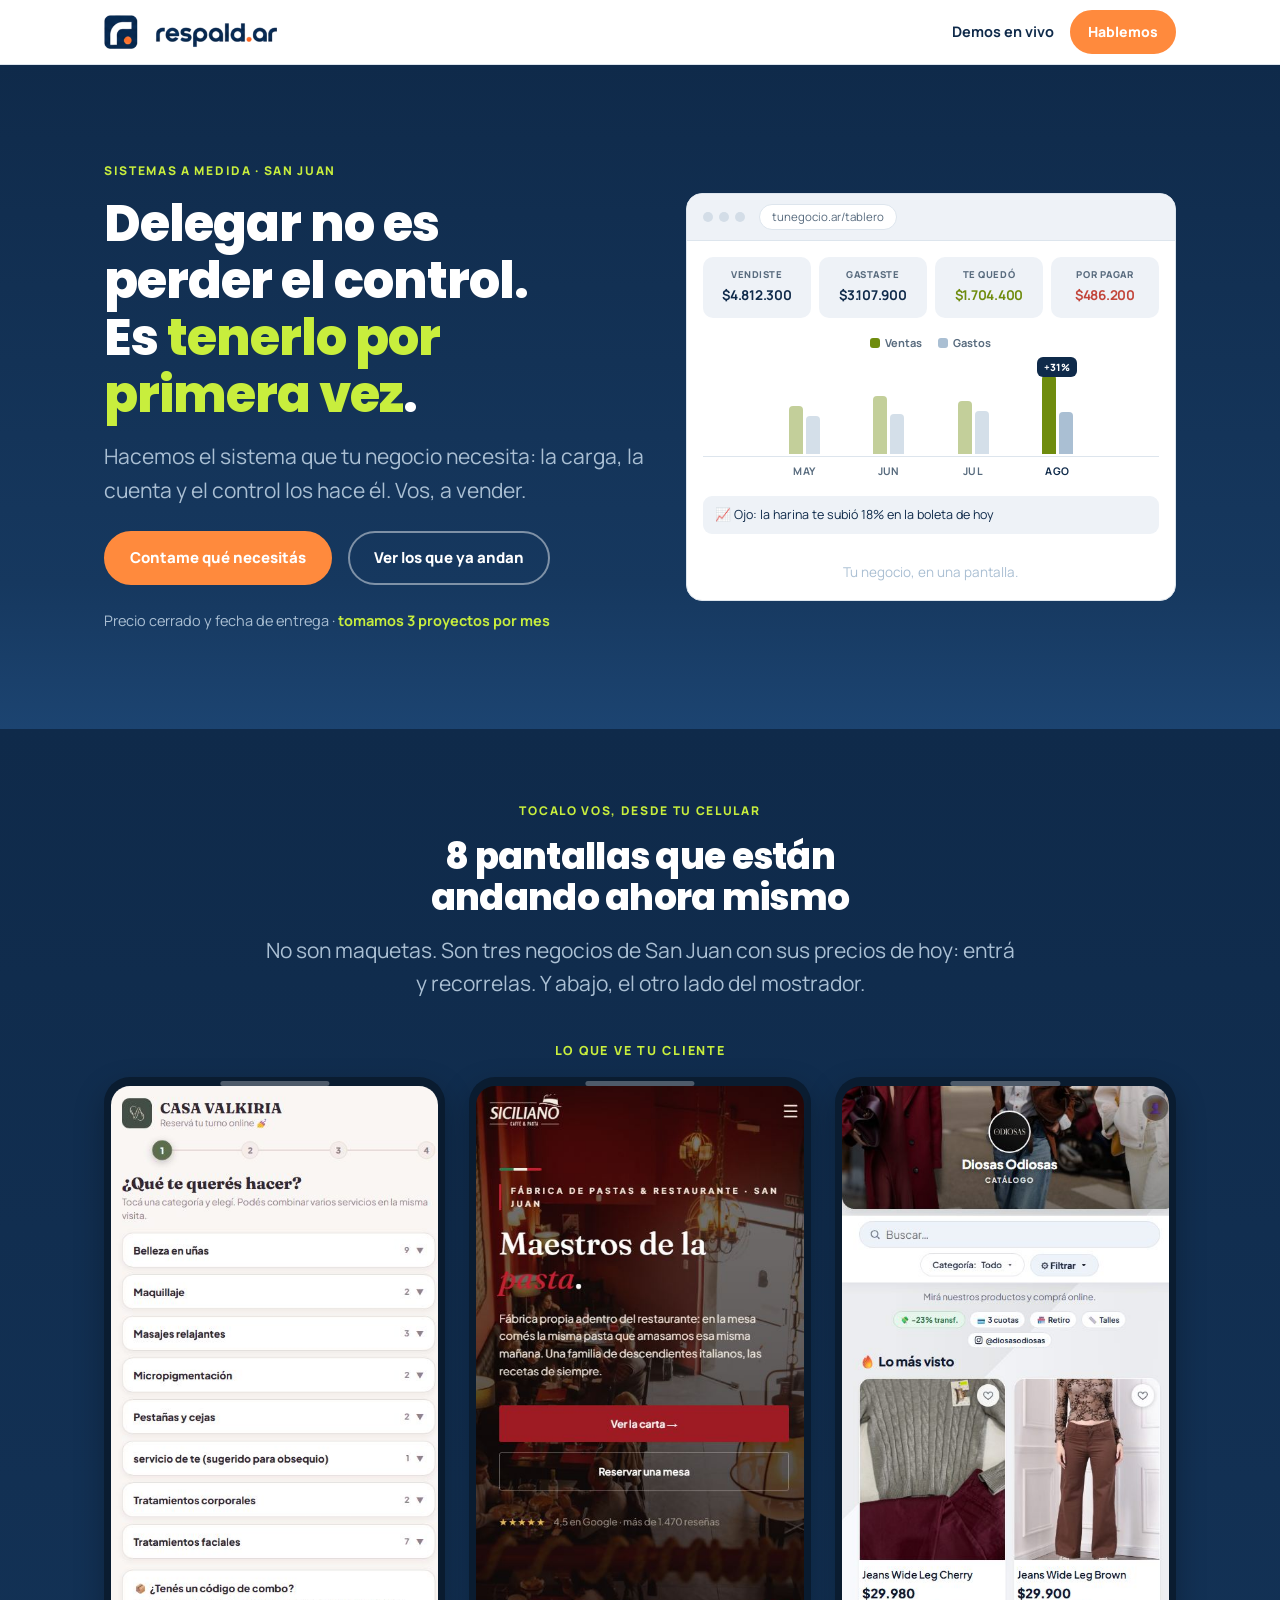
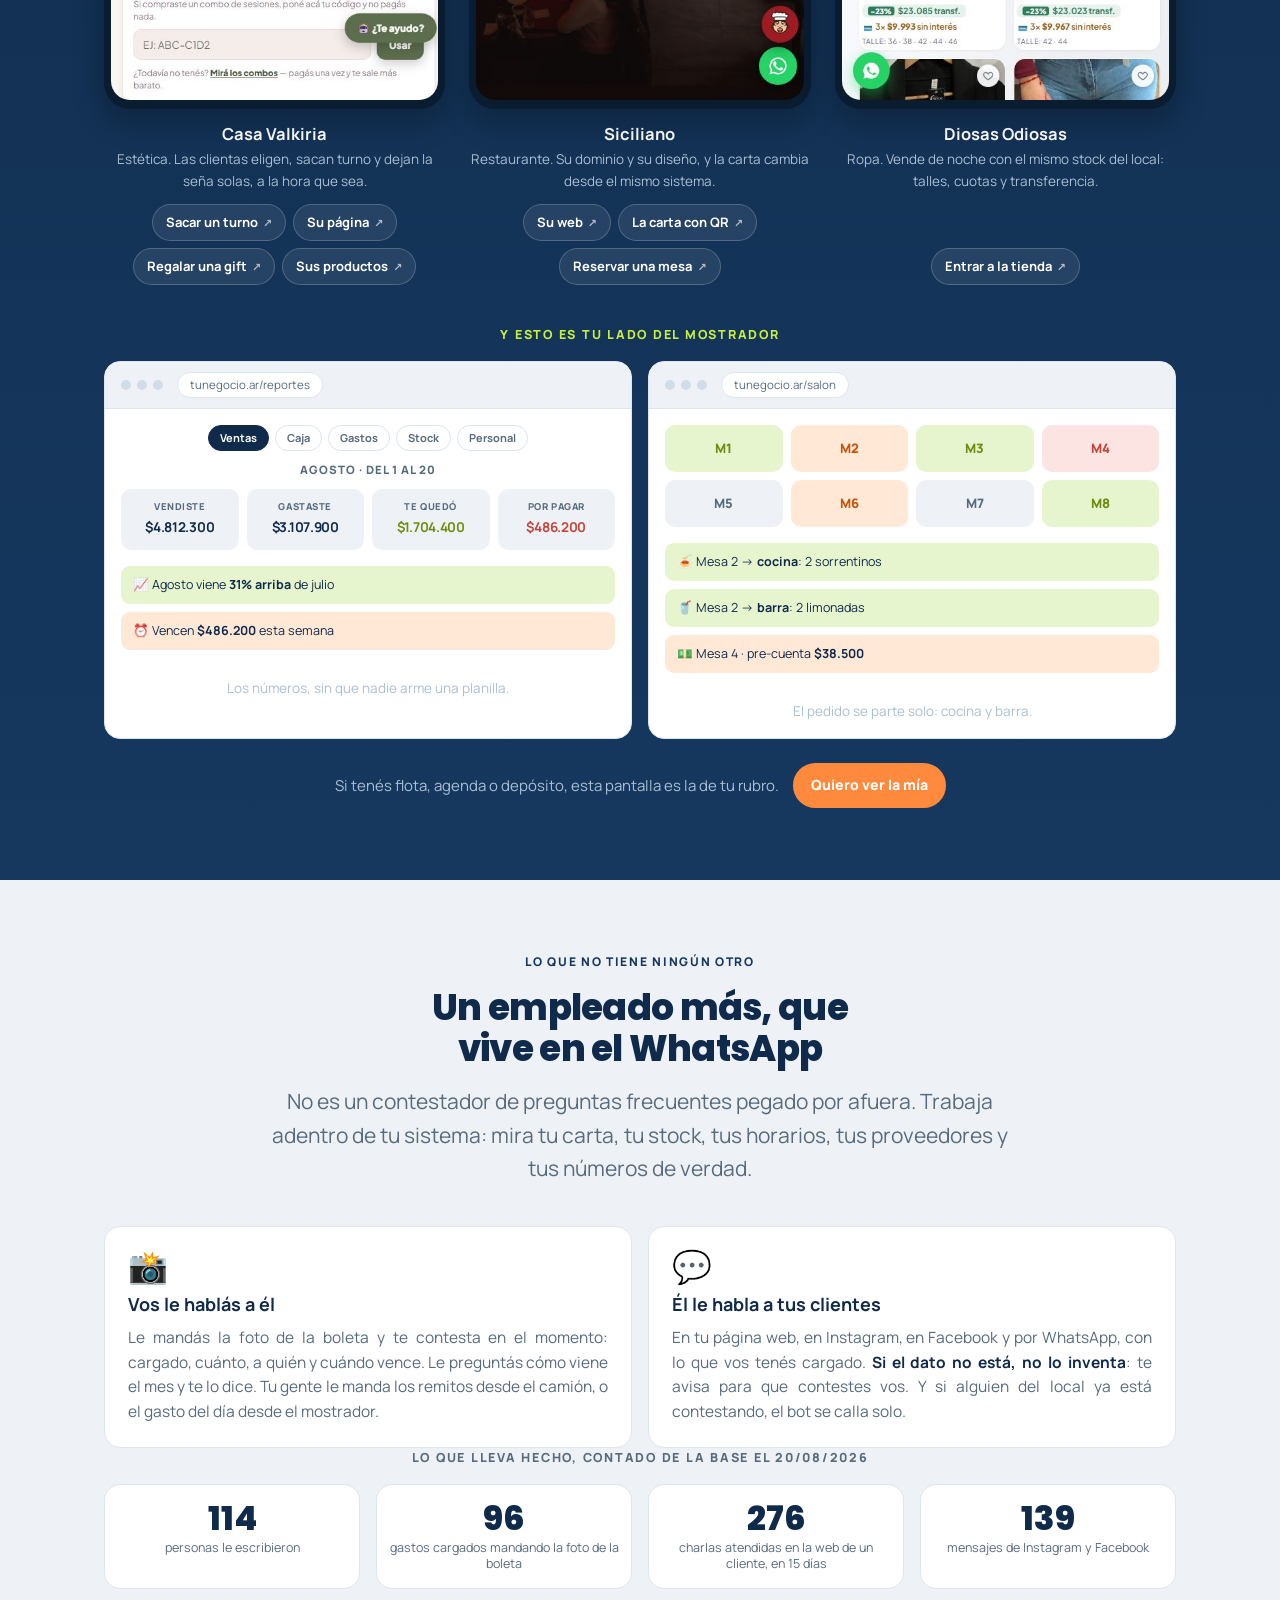
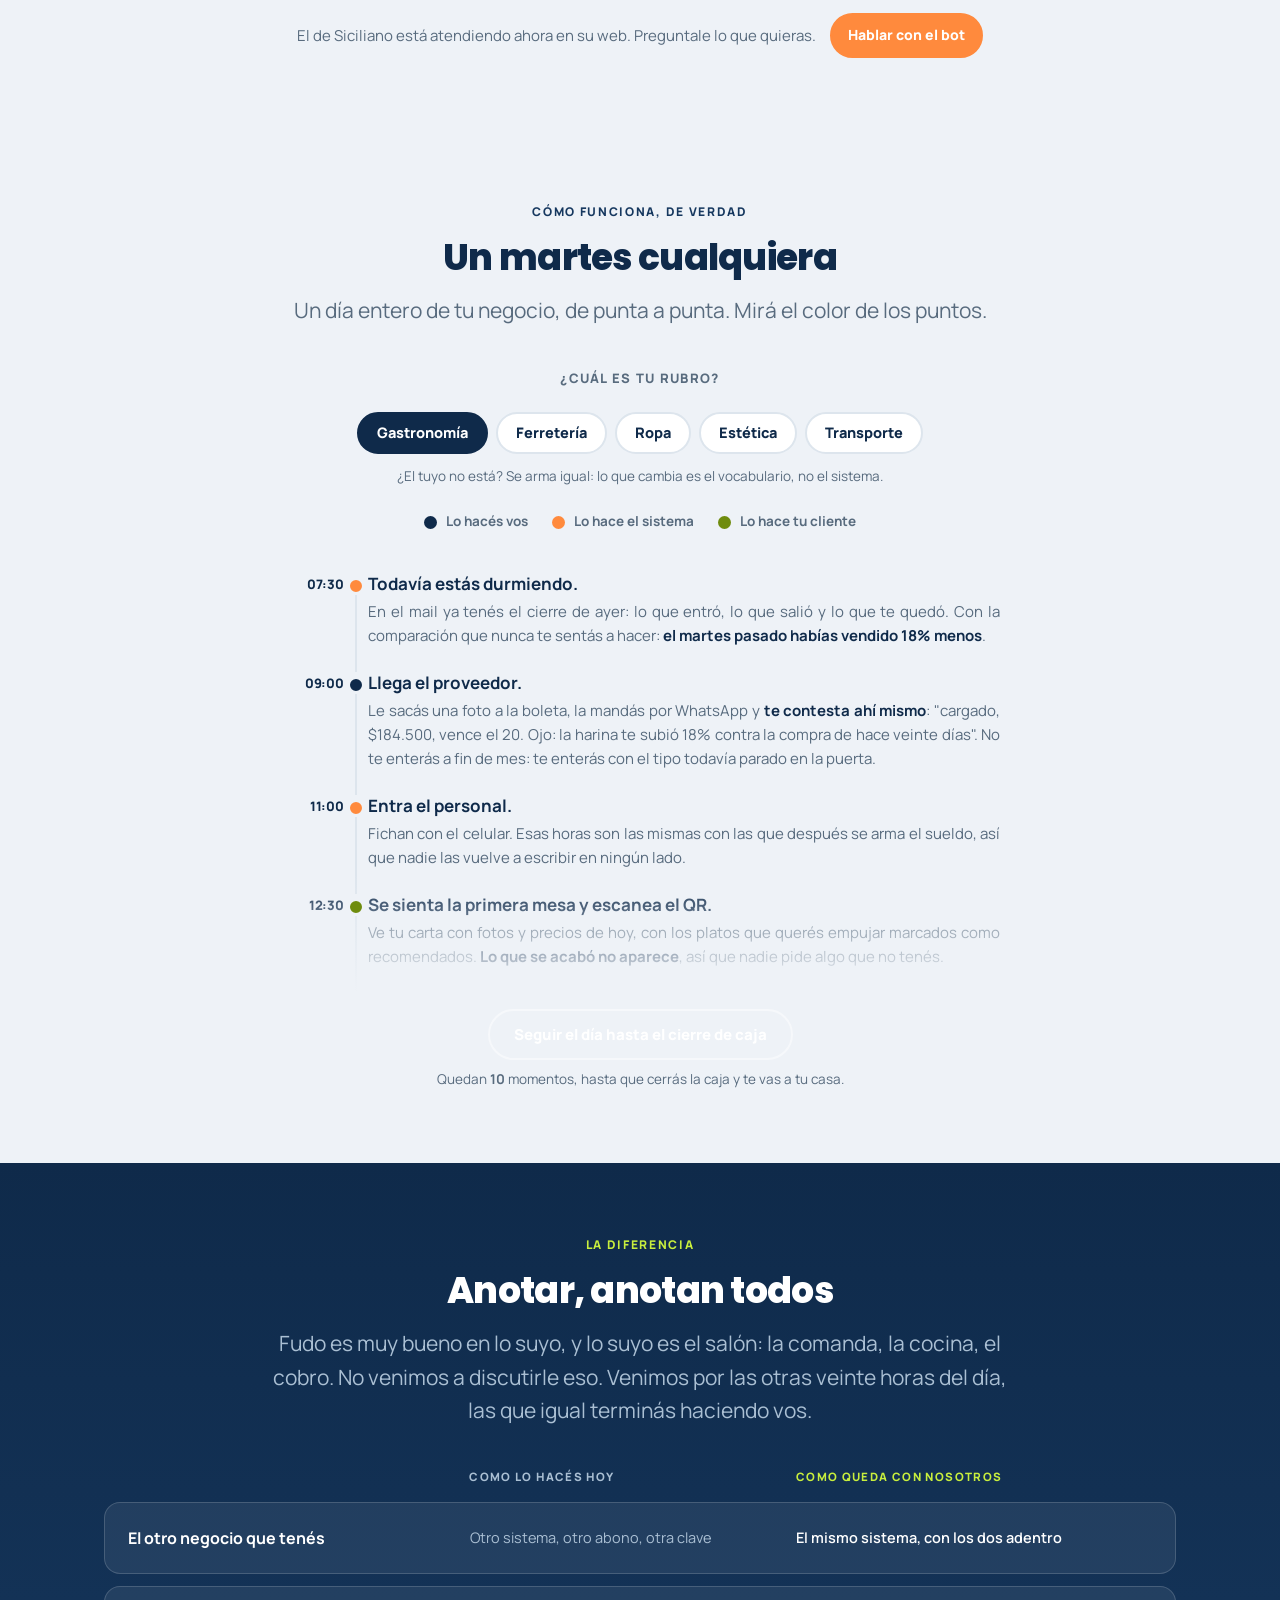
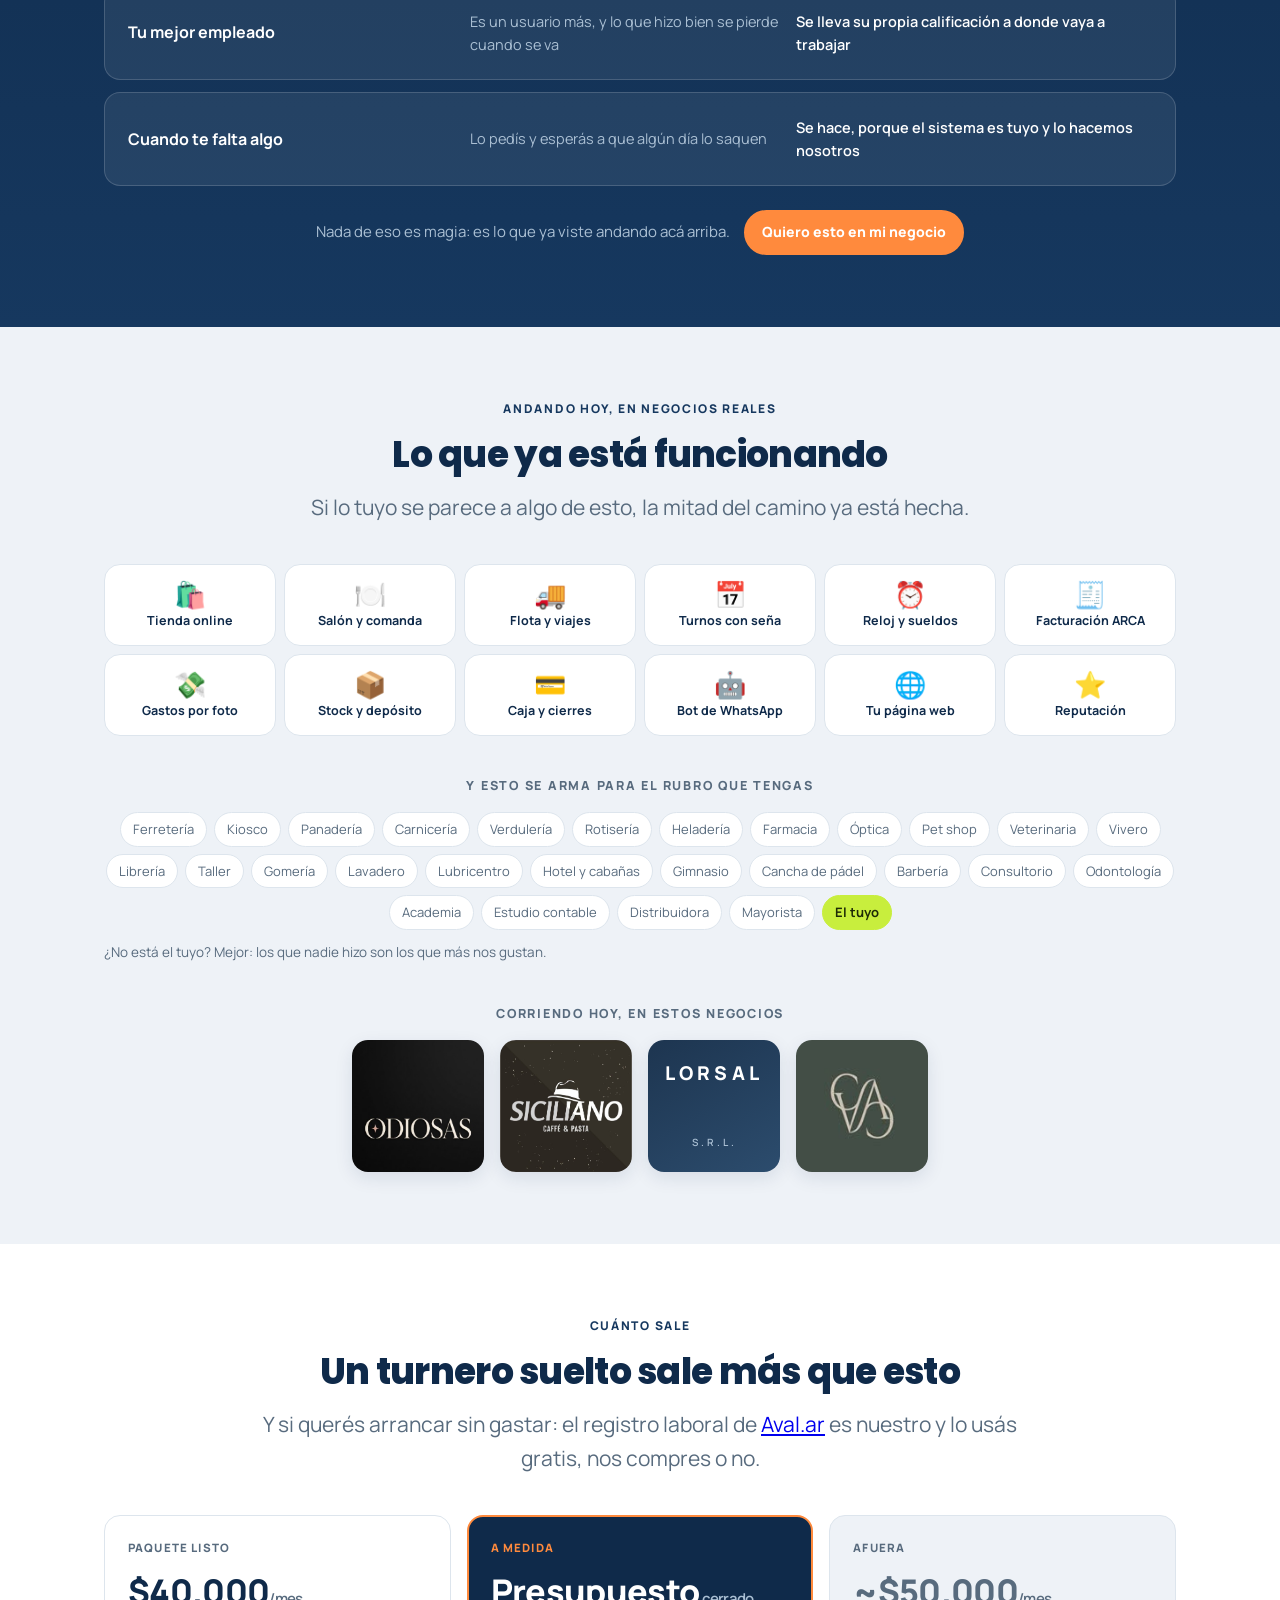
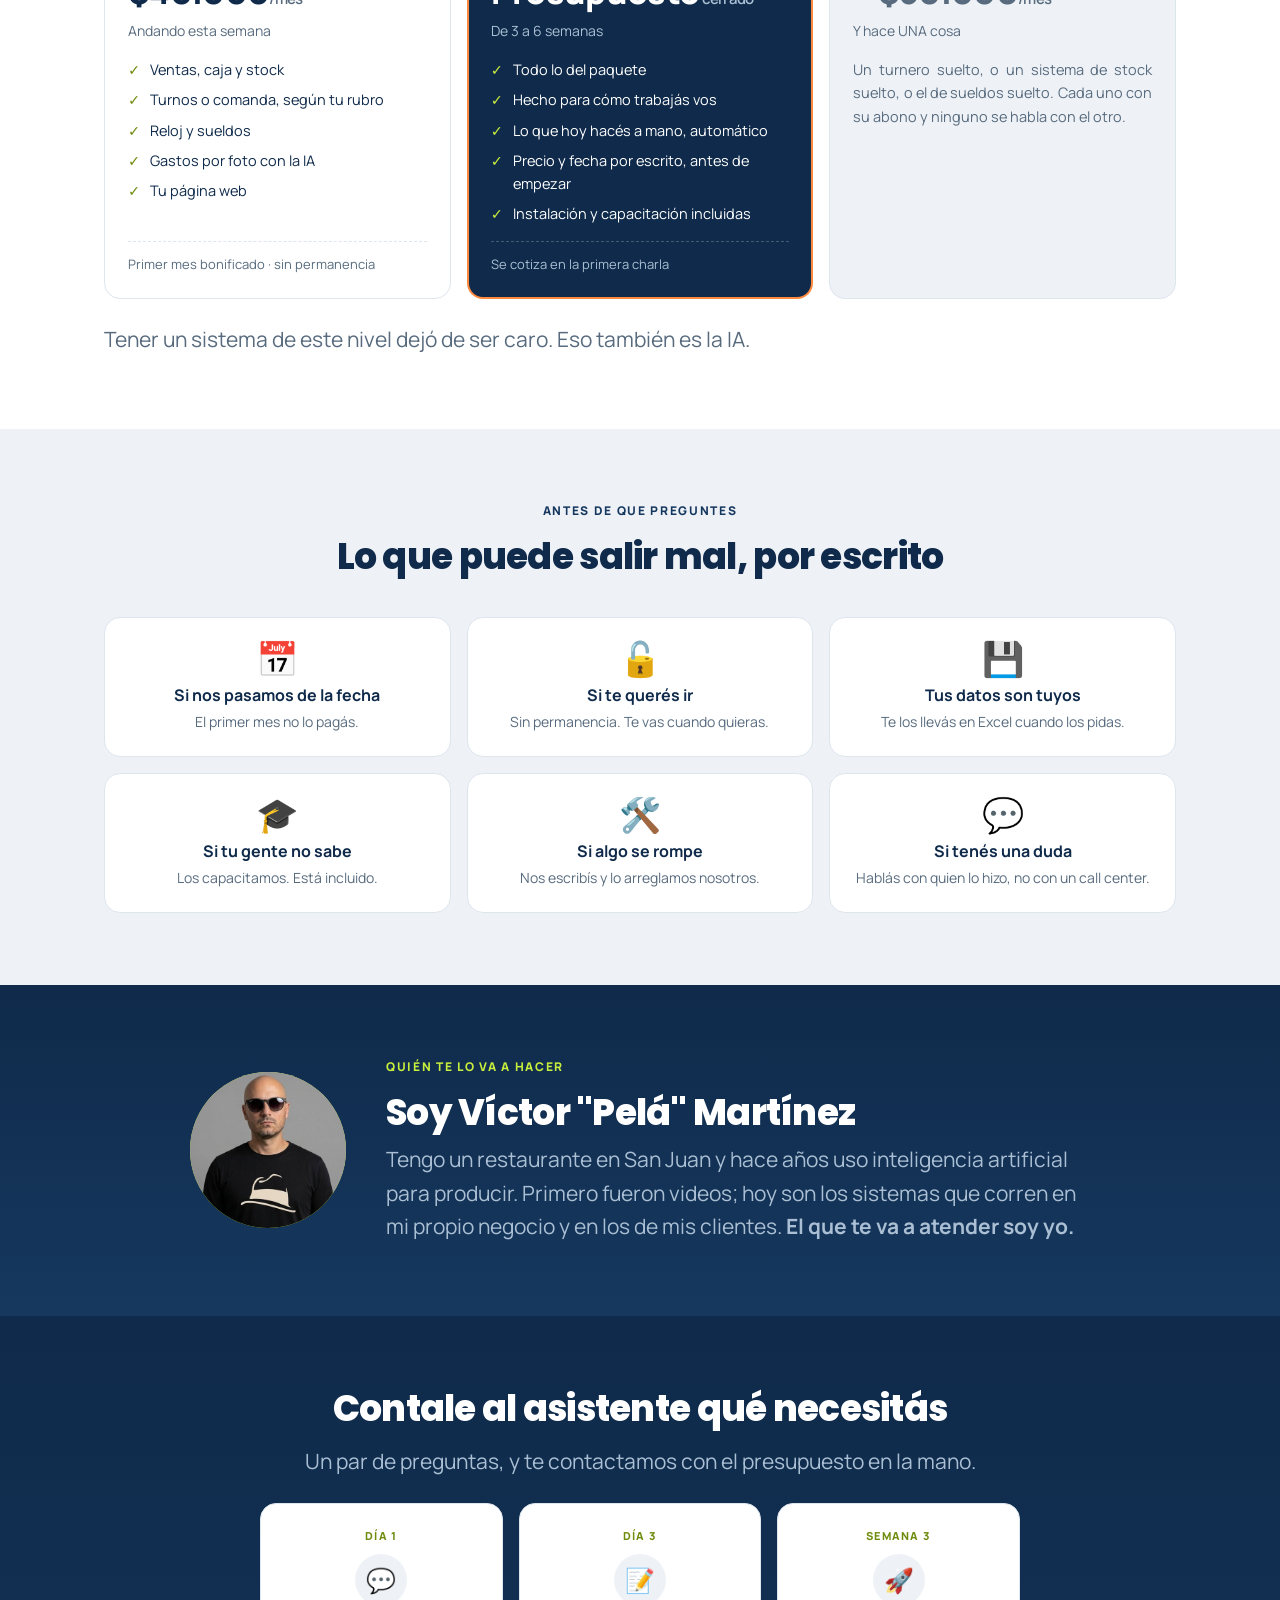
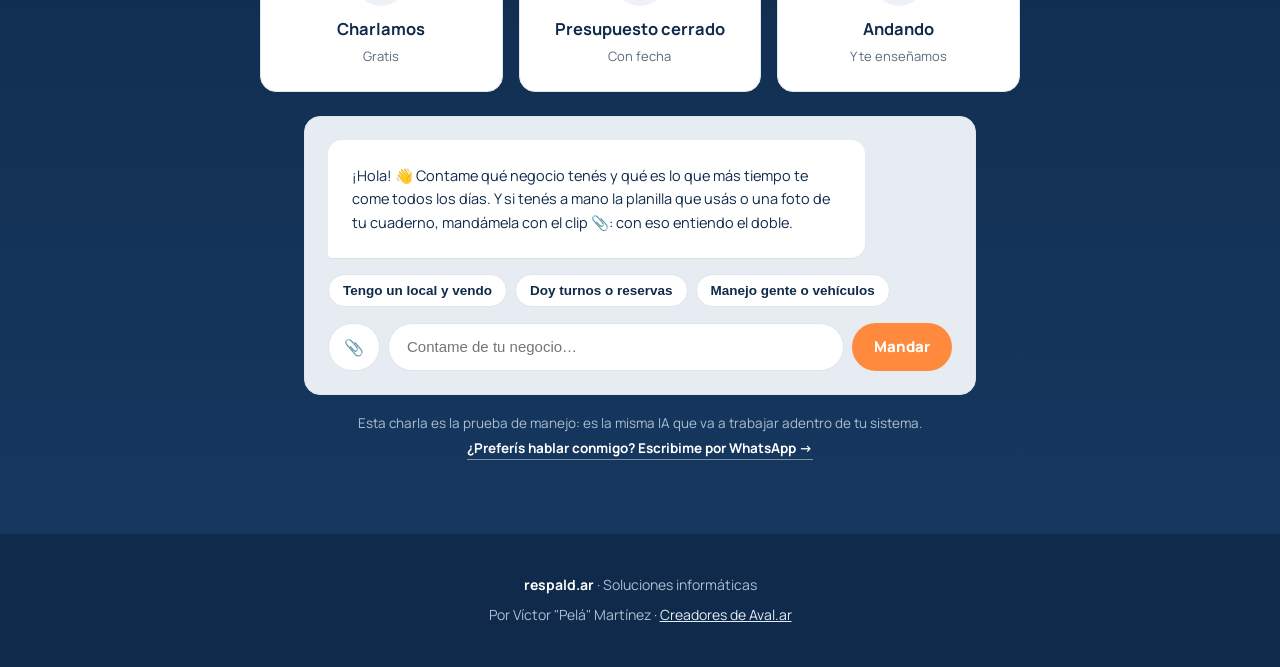
==== commit a1cd486f: "El bot, la pantalla del dueno y los numeros: lo que teniamos y no vendiamos Pela, 20/08: "eso realme" ====
--- a/index.html
+++ b/index.html
@@ -178,6 +178,15 @@
 .g3{grid-template-columns:repeat(3,1fr)}
 .g4{grid-template-columns:repeat(4,1fr)}
 @media(max-width:900px){.g2,.g3,.g4{grid-template-columns:1fr}}
+/* seis tarjetas cortas apiladas de a una se comen una pantalla entera
+   para decir seis frases de cinco palabras: en celular van de a dos */
+@media(max-width:900px){
+  .g3.compacto{grid-template-columns:repeat(2,1fr);gap:10px}
+  .g3.compacto .tarj{padding:14px 10px}
+  .g3.compacto .rub-ico{font-size:26px}
+  .g3.compacto b{font-size:14.5px}
+  .g3.compacto p{font-size:13px}
+}
 
 /* ── cajas: todas con el mismo padding compensado ───────────── */
 .tarj{background:var(--papel);border:1px solid var(--linea);border-radius:var(--radio);padding:var(--caja-b);text-align:left}
@@ -404,7 +413,7 @@
    innerHTML del contenedor cada vez que se cambia de rubro y se lo
    llevaría puesto. */
 .dia.plegado{position:relative}
-.dia.plegado > .mom:nth-child(n+6),
+.dia.plegado > .mom:nth-child(n+5),
 .dia.plegado > .dia-fin{display:none}
 .dia.plegado::after{content:"";position:absolute;left:0;right:0;bottom:0;height:120px;
   pointer-events:none;background:linear-gradient(to bottom,rgba(238,242,247,0),var(--papel-2))}
@@ -454,6 +463,28 @@
    clara quedan como sellos, no como manchas. */
 .logos-tit{margin:var(--e4) 0 0;text-align:center;font-size:12.5px;font-weight:800;
   letter-spacing:.14em;text-transform:uppercase;color:var(--gris)}
+/* rótulo de fila adentro de una franja oscura: separa "lo que ve tu
+   cliente" de "lo que ves vos" sin gastar otro encabezado de sección */
+.fila-tit{margin:var(--e4) 0 var(--e2);text-align:center;font-size:12.5px;font-weight:800;
+  letter-spacing:.14em;text-transform:uppercase;color:var(--lima)}
+.fila-tit:first-of-type{margin-top:0}
+/* el lima sobre el papel claro no se lee: en franja clara va gris */
+.clara .fila-tit,section:not(.oscura):not(.hero) .fila-tit{color:var(--gris)}
+.clara .pie-cta,section:not(.oscura):not(.hero) .pie-cta{color:var(--gris)}
+
+/* ── LOS NÚMEROS QUE YA HIZO ──────────────────────────────────
+   Prueba de RESULTADO, no de existencia: todo lo demás muestra que la
+   pantalla existe, esto muestra lo que produjo. Se cuentan de la base
+   y llevan la fecha al lado; no se estiman nunca. */
+.numeros{display:grid;grid-template-columns:repeat(4,1fr);gap:var(--e2)}
+.num{background:#fff;border:1px solid var(--linea);border-radius:var(--radio);
+  padding:var(--e2) 12px;text-align:center;display:flex;flex-direction:column;gap:5px}
+.num b{font-family:'Poppins',Manrope,system-ui,sans-serif;font-weight:800;
+  font-size:clamp(26px,3.4vw,34px);color:var(--tinta);line-height:1}
+.num small{font-size:12.5px;color:var(--gris);line-height:1.3}
+@media(max-width:700px){.numeros{grid-template-columns:repeat(2,1fr);gap:10px}
+  .num{padding:14px 8px}
+  .num small{font-size:11.5px}}
 .logos{display:flex;flex-wrap:wrap;gap:var(--e2);justify-content:center;align-items:stretch;margin-top:var(--e2);text-align:center}
 .lg{width:132px;height:132px;border-radius:var(--radio);overflow:hidden;background:var(--papel-2);
   display:grid;place-items:center;box-shadow:0 6px 18px rgba(15,42,74,.10)}
@@ -648,6 +679,15 @@
 .scb.libre{background:#fff;border:1px solid var(--linea);color:var(--gris)}
 
 /* ── tarjetas de rubro: estampitas, no párrafos (menos es más) ── */
+/* las dos caras del bot: ícono grande arriba y el texto a la izquierda,
+   que es distinto de .rub (centrado y para tarjetas cortas) */
+.tarj-bot .rub-ico{display:block;font-size:32px;line-height:1;margin-bottom:var(--e1)}
+/* OJO con el `>`: sin él, el <b> que resalta una frase ADENTRO del
+   párrafo también se volvía bloque y partía la oración al medio
+   (quedaba un ": te avisa…" huérfano en su propia línea) */
+.tarj-bot > b{display:block;font-size:18px;margin-bottom:6px;color:var(--tinta)}
+.tarj-bot p{margin:0}
+.tarj-bot p b{display:inline;font-size:inherit}
 .rub{text-align:center}
 .rub .rub-ico{display:block;font-size:34px;line-height:1;margin-bottom:var(--e1)}
 .rub b{display:block;font-size:16px;margin-bottom:2px}
@@ -657,6 +697,10 @@
 .rubros{display:flex;flex-wrap:wrap;gap:var(--e1);justify-content:center;margin-top:var(--e3);text-align:center}
 .rchip{border:1px solid var(--linea);background:#fff;border-radius:999px;padding:8px 15px;font-size:14px;color:var(--gris)}
 .rchip.destacado{background:var(--lima);border-color:var(--lima);color:var(--lima-txt);font-weight:700}
+/* la tira son 28 fichas: van más chicas que los botones del día, si no
+   se comen media pantalla de celular para decir una sola cosa */
+.rubros-tira{margin-top:var(--e2);gap:7px}
+.rubros-tira .rchip{padding:6px 12px;font-size:13px}
 
 /* ── chat en vivo del cierre ────────────────────────────────── */
 .chatwrap{max-width:672px;margin:var(--e3) auto 0;text-align:left}
@@ -813,11 +857,12 @@
       <p class="eyebrow">Tocalo vos, desde tu celular</p>
       <h2><span id="nDemos">8</span> pantallas que están andando ahora mismo</h2>
       <p class="lead">
-        No son maquetas. Son tres negocios de San Juan, con sus servicios
-        y sus precios de hoy. Entrá y recorrelas como las recorre su
-        cliente.
+        No son maquetas. Son tres negocios de San Juan con sus precios de
+        hoy: entrá y recorrelas. Y abajo, el otro lado del mostrador.
       </p>
     </div>
+
+    <p class="fila-tit">Lo que ve tu cliente</p>
 
     <div class="celus tres">
       <figure class="celu">
@@ -856,9 +901,122 @@
       </figure>
     </div>
 
+    <!-- 1a-bis · Y AHORA EL OTRO LADO DEL MOSTRADOR.
+         Pelá, 20/08: "eso realmente es lo que deberíamos vender?". No.
+         Todo lo de arriba es lo que ve el cliente DE TU CLIENTE, que es
+         lo más fácil de copiar y lo que te hace comparar por precio. Lo
+         que el dueño COMPRA son los números, y no estaba en ninguna
+         pantalla. Va acá adentro y no en una sección propia para no
+         pagar otro encabezado. -->
+    <p class="fila-tit">Y esto es tu lado del mostrador</p>
+
+    <div class="grid g2">
+      <figure class="screen">
+        <div class="sc-top"><i></i><i></i><i></i><span class="sc-url">tunegocio.ar/reportes</span></div>
+        <div class="sc-body">
+          <div class="sc-tabs"><span class="act">Ventas</span><span>Caja</span><span>Gastos</span><span>Stock</span><span>Personal</span></div>
+          <div class="sc-titulo">Agosto · del 1 al 20</div>
+          <div class="sc-kpis">
+            <span class="sck"><small>VENDISTE</small><b>$4.812.300</b></span>
+            <span class="sck"><small>GASTASTE</small><b>$3.107.900</b></span>
+            <span class="sck verde"><small>TE QUEDÓ</small><b>$1.704.400</b></span>
+            <span class="sck roja"><small>POR PAGAR</small><b>$486.200</b></span>
+          </div>
+          <div class="sc-lineas">
+            <span class="scl ok">📈 Agosto viene <b>31% arriba</b> de julio</span>
+            <span class="scl warn">⏰ Vencen <b>$486.200</b> esta semana</span>
+          </div>
+        </div>
+        <figcaption>Los números, sin que nadie arme una planilla.</figcaption>
+      </figure>
+
+      <figure class="screen">
+        <div class="sc-top"><i></i><i></i><i></i><span class="sc-url">tunegocio.ar/salon</span></div>
+        <div class="sc-body">
+          <div class="sc-mesas">
+            <span class="scm ok">M1</span><span class="scm pide">M2</span><span class="scm ok">M3</span><span class="scm cobra">M4</span>
+            <span class="scm libre">M5</span><span class="scm pide">M6</span><span class="scm libre">M7</span><span class="scm ok">M8</span>
+          </div>
+          <div class="sc-lineas">
+            <span class="scl ok">🍝 Mesa 2 → <b>cocina</b>: 2 sorrentinos</span>
+            <span class="scl ok">🥤 Mesa 2 → <b>barra</b>: 2 limonadas</span>
+            <span class="scl warn">💵 Mesa 4 · pre-cuenta <b>$38.500</b></span>
+          </div>
+        </div>
+        <figcaption>El pedido se parte solo: cocina y barra.</figcaption>
+      </figure>
+    </div>
+
     <p class="pie-cta">
-      Las tres corren sobre el mismo sistema. Lo único que cambia es tu rubro.
-      <a class="btn btn-lima btn-chico" href="#contacto">Quiero el mío</a>
+      Si tenés flota, agenda o depósito, esta pantalla es la de tu rubro.
+      <a class="btn btn-lima btn-chico" href="#contacto">Quiero ver la mía</a>
+    </p>
+  </div>
+</section>
+
+<!-- 1c · EL BOT, CON SECCIÓN PROPIA.
+     Pelá, 20/08: "necesito vender, necesito que me contraten". Esto es
+     lo que la competencia NO tiene y lo único que el prospecto puede
+     PROBAR en la mesa, en treinta segundos. Estaba repartido en cuatro
+     lugares de la página (un momento del día, una fila de la tabla, un
+     chip y el chat del final) y en ninguno tenía sección, prueba ni
+     números. simplific.ar vende SOLO un bot de WhatsApp a USD 500.
+
+     ⚠️ Los números de abajo se contaron de la base el 20/08/2026 y son
+     de negocios reales. Si se tocan, se vuelven a contar; no se estiman:
+       114 = select count(distinct de) from wa_entrantes
+        96 = gastro_gastos con origen='whatsapp' (los 96 traen la foto).
+             OJO: "gastos con comprobante" da 110, pero 15 los subió
+             alguien desde el panel y NO son del bot. El número que se
+             publica es el que la frase promete, no el más grande.
+       276 = negocio_chats de un cliente, 04/08 al 19/08 (253 con IA)
+       139 = redes_entrantes (110 contestados por la IA)
+     ⚠️ Y NO se promete lo que no corre: el único bot público que el
+     visitante puede tocar hoy es el de la web de Siciliano (Nino). El
+     "🤖 ¿Te ayudo?" del turnero de Valkiria NO es IA (es una ayuda
+     escrita, sin modelo), así que no se linkea como demo del bot. -->
+<section class="clara" id="bot">
+  <div class="wrap">
+    <div class="intro">
+      <p class="eyebrow">Lo que no tiene ningún otro</p>
+      <h2>Un empleado más, que vive en el WhatsApp</h2>
+      <p class="lead">
+        No es un contestador de preguntas frecuentes pegado por afuera.
+        Trabaja adentro de tu sistema: mira tu carta, tu stock, tus
+        horarios, tus proveedores y tus números de verdad.
+      </p>
+    </div>
+
+    <div class="grid g2">
+      <div class="tarj tarj-bot">
+        <span class="rub-ico">📸</span>
+        <b>Vos le hablás a él</b>
+        <p>Le mandás la foto de la boleta y te contesta en el momento:
+        cargado, cuánto, a quién y cuándo vence. Le preguntás cómo viene
+        el mes y te lo dice. Tu gente le manda los remitos desde el
+        camión, o el gasto del día desde el mostrador.</p>
+      </div>
+      <div class="tarj tarj-bot">
+        <span class="rub-ico">💬</span>
+        <b>Él le habla a tus clientes</b>
+        <p>En tu página web, en Instagram, en Facebook y por WhatsApp,
+        con lo que vos tenés cargado. <b>Si el dato no está, no lo
+        inventa</b>: te avisa para que contestes vos. Y si alguien del
+        local ya está contestando, el bot se calla solo.</p>
+      </div>
+    </div>
+
+    <p class="fila-tit">Lo que lleva hecho, contado de la base el 20/08/2026</p>
+    <div class="numeros">
+      <span class="num"><b>114</b><small>personas le escribieron</small></span>
+      <span class="num"><b>96</b><small>gastos cargados mandando la foto de la boleta</small></span>
+      <span class="num"><b>276</b><small>charlas atendidas en la web de un cliente, en 15 días</small></span>
+      <span class="num"><b>139</b><small>mensajes de Instagram y Facebook</small></span>
+    </div>
+
+    <p class="pie-cta">
+      El de Siciliano está atendiendo ahora en su web. Preguntale lo que quieras.
+      <a class="btn btn-lima btn-chico" href="https://sicilianoresto.com.ar" target="_blank" rel="noopener">Hablar con el bot</a>
     </p>
   </div>
 </section>
@@ -1095,18 +1253,11 @@
         <span class="destaca">Como queda con nosotros</span>
       </div>
 
-      <div class="vs-f">
-        <b>Preguntar cómo viene el mes</b>
-        <span class="hoy"><i>Hoy</i>Prendés la compu y buscás el reporte</span>
-        <span class="nos"><i>Con nosotros</i>Se lo preguntás por WhatsApp y te contesta</span>
-      </div>
-
-      <div class="vs-f">
-        <b>Instagram y Facebook</b>
-        <span class="hoy"><i>Hoy</i>Contestás vos, cuando podés, y a veces al otro día</span>
-        <span class="nos"><i>Con nosotros</i>Los contesta la misma IA que atiende tu web</span>
-      </div>
-
+      <!-- Se cayeron dos filas el 20/08 ("preguntar cómo viene el mes" y
+           "Instagram y Facebook"): la sección del bot, que ahora va más
+           arriba, las cuenta enteras y con números. Repetirlas acá era
+           media pantalla para decir dos veces lo mismo. Las tres que
+           quedan son las que el bot NO dice. -->
       <div class="vs-f">
         <b>El otro negocio que tenés</b>
         <span class="hoy"><i>Hoy</i>Otro sistema, otro abono, otra clave</span>
@@ -1160,6 +1311,21 @@
       <span class="mod"><i>🌐</i><b>Tu página web</b></span>
       <span class="mod"><i>⭐</i><b>Reputación</b></span>
     </div>
+
+    <!-- Los rubros vivían en una sección propia que se cortó por larga
+         (commit "La mitad de la pagina afuera"). Pelá, 20/08: falta
+         mostrar todo lo que podemos hacer. Vuelven, pero como una tira
+         de fichas adentro de esta sección: cuestan un tercio de pantalla
+         y contestan la única pregunta que se hace el que entra, que es
+         "¿el mío está?". El selector del día sigue con cinco: sumar uno
+         ahí es escribirle la jornada entera, no agregar una ficha. -->
+    <p class="logos-tit">Y esto se arma para el rubro que tengas</p>
+    <div class="rubros rubros-tira">
+      <span class="rchip">Ferretería</span><span class="rchip">Kiosco</span><span class="rchip">Panadería</span><span class="rchip">Carnicería</span><span class="rchip">Verdulería</span><span class="rchip">Rotisería</span><span class="rchip">Heladería</span><span class="rchip">Farmacia</span><span class="rchip">Óptica</span><span class="rchip">Pet shop</span><span class="rchip">Veterinaria</span><span class="rchip">Vivero</span><span class="rchip">Librería</span><span class="rchip">Taller</span><span class="rchip">Gomería</span><span class="rchip">Lavadero</span><span class="rchip">Lubricentro</span><span class="rchip">Hotel y cabañas</span><span class="rchip">Gimnasio</span><span class="rchip">Cancha de pádel</span><span class="rchip">Barbería</span><span class="rchip">Consultorio</span><span class="rchip">Odontología</span><span class="rchip">Academia</span><span class="rchip">Estudio contable</span><span class="rchip">Distribuidora</span><span class="rchip">Mayorista</span><span class="rchip destacado">El tuyo</span>
+    </div>
+    <p class="rubros-otro">
+      ¿No está el tuyo? Mejor: los que nadie hizo son los que más nos gustan.
+    </p>
 
     <p class="logos-tit">Corriendo hoy, en estos negocios</p>
     <div class="logos">
@@ -1232,7 +1398,7 @@
       <p class="eyebrow">Antes de que preguntes</p>
       <h2>Lo que puede salir mal, por escrito</h2>
     </div>
-    <div class="grid g3">
+    <div class="grid g3 compacto">
       <div class="tarj rub"><span class="rub-ico">📅</span><b>Si nos pasamos de la fecha</b><p>El primer mes no lo pagás.</p></div>
       <div class="tarj rub"><span class="rub-ico">🔓</span><b>Si te querés ir</b><p>Sin permanencia. Te vas cuando quieras.</p></div>
       <div class="tarj rub"><span class="rub-ico">💾</span><b>Tus datos son tuyos</b><p>Te los llevás en Excel cuando los pidas.</p></div>
@@ -1403,7 +1569,7 @@
      El número se CUENTA del DOM, igual que el del cierre: cada rubro
      tiene un día de largo distinto (11, 12 o 13 momentos) y un número
      escrito a mano quedaría mintiendo en cuanto se toque uno. */
-  var VISIBLES = 5;
+  var VISIBLES = 4;
   var masBox = document.getElementById("diaMas");
   var masBtn = document.getElementById("diaVerMas");
   var masNum = document.getElementById("diaFaltan");
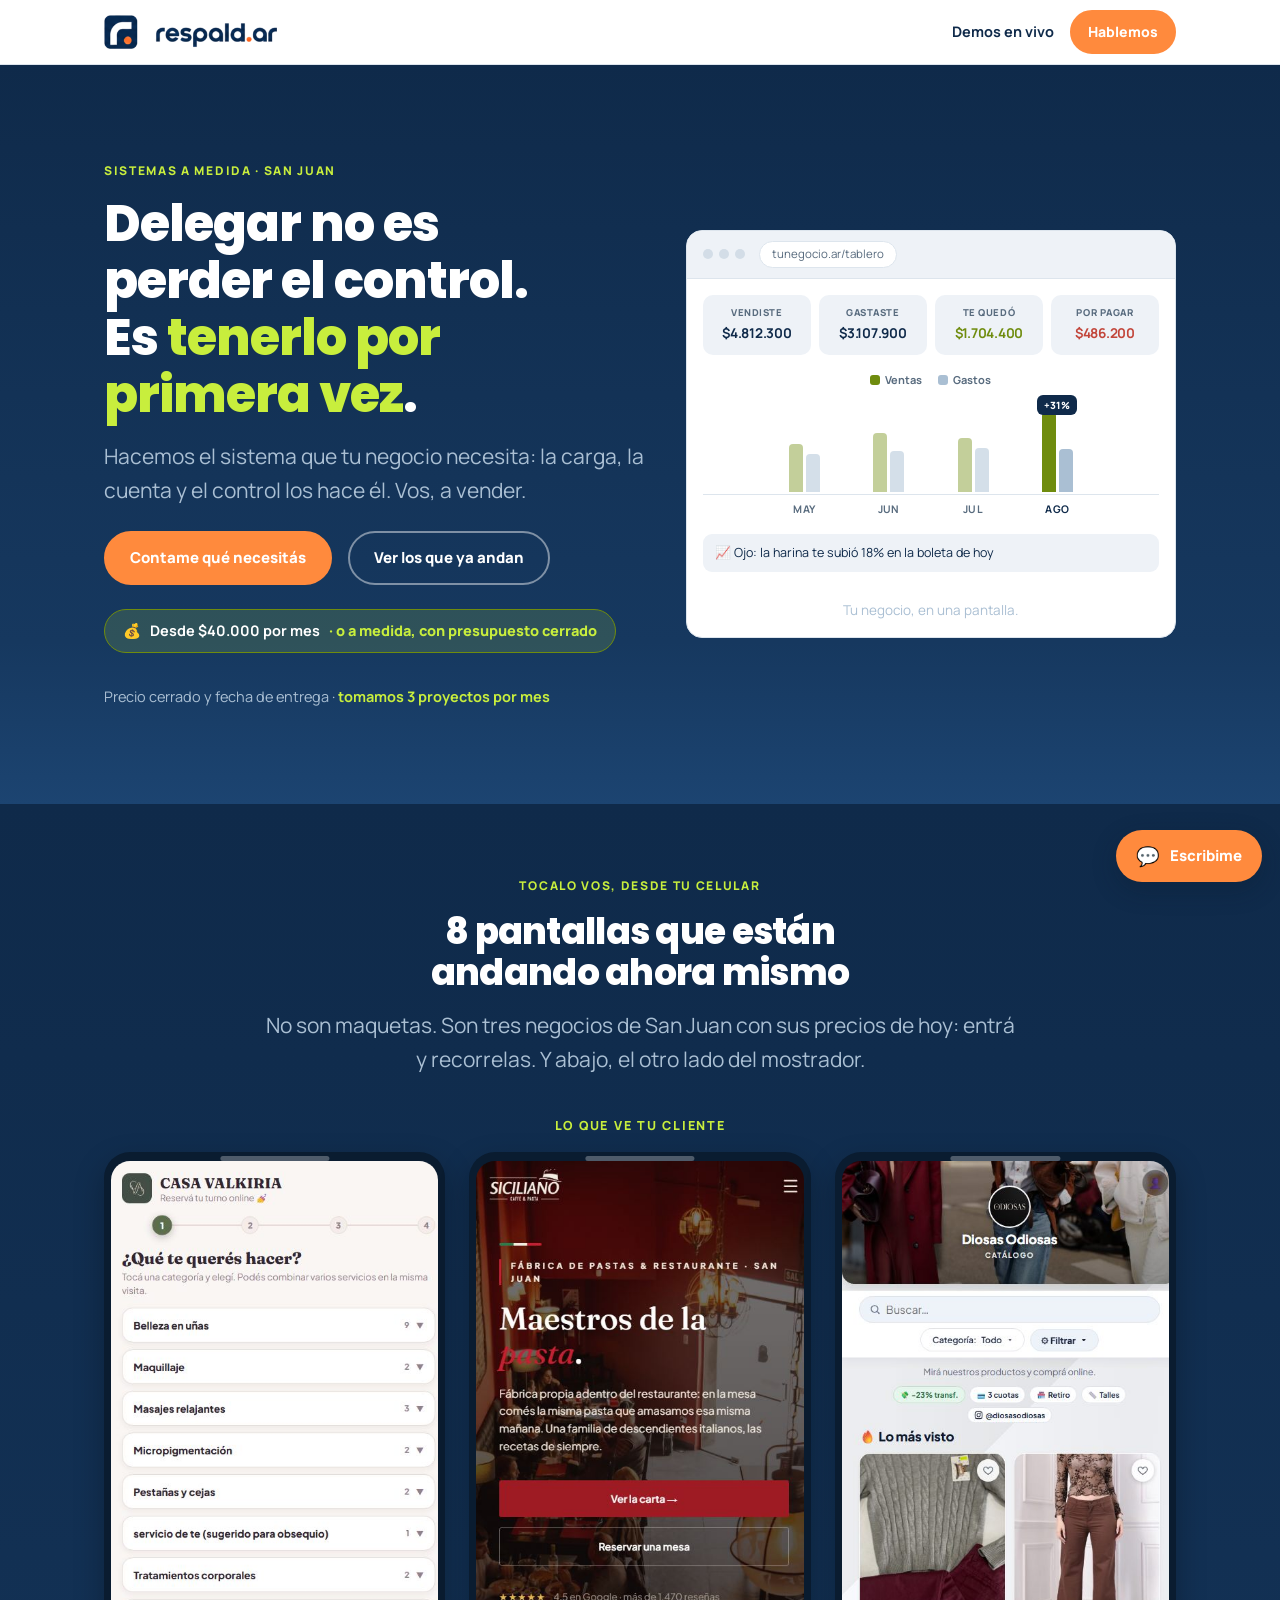
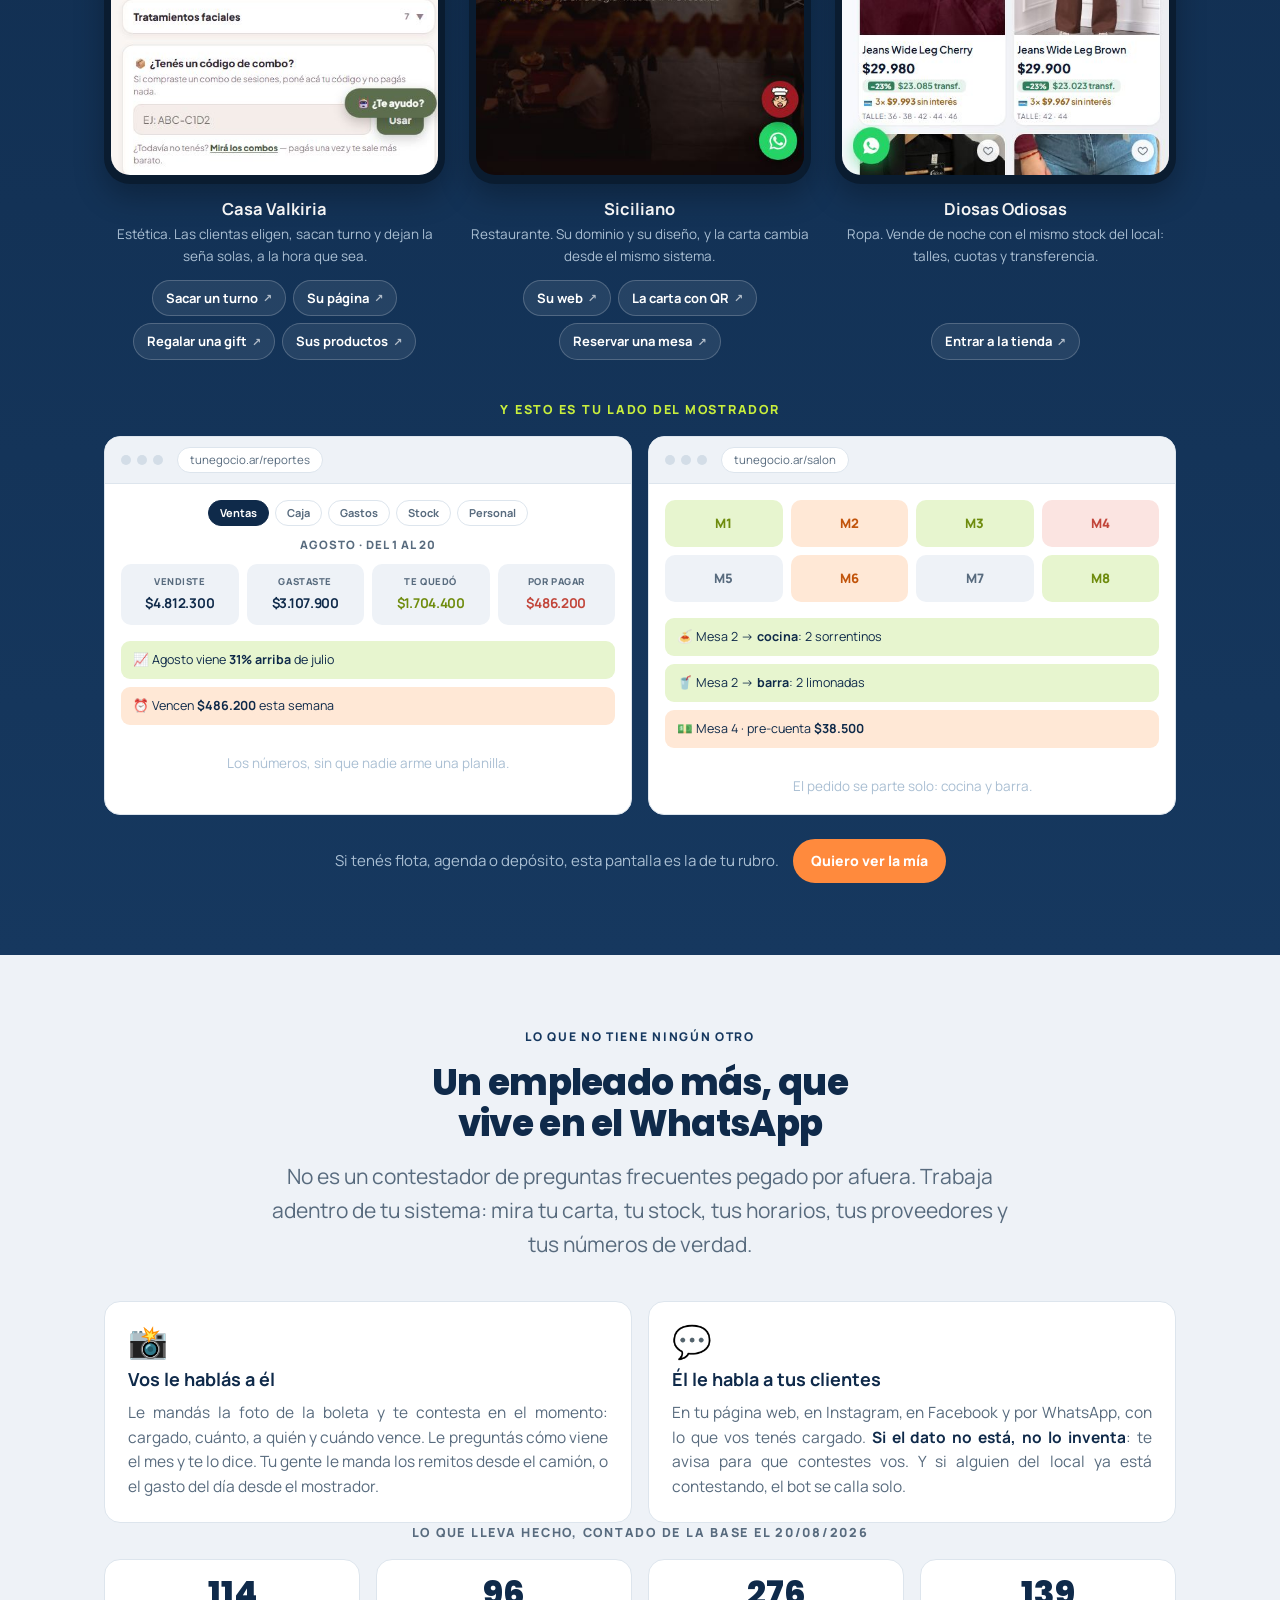
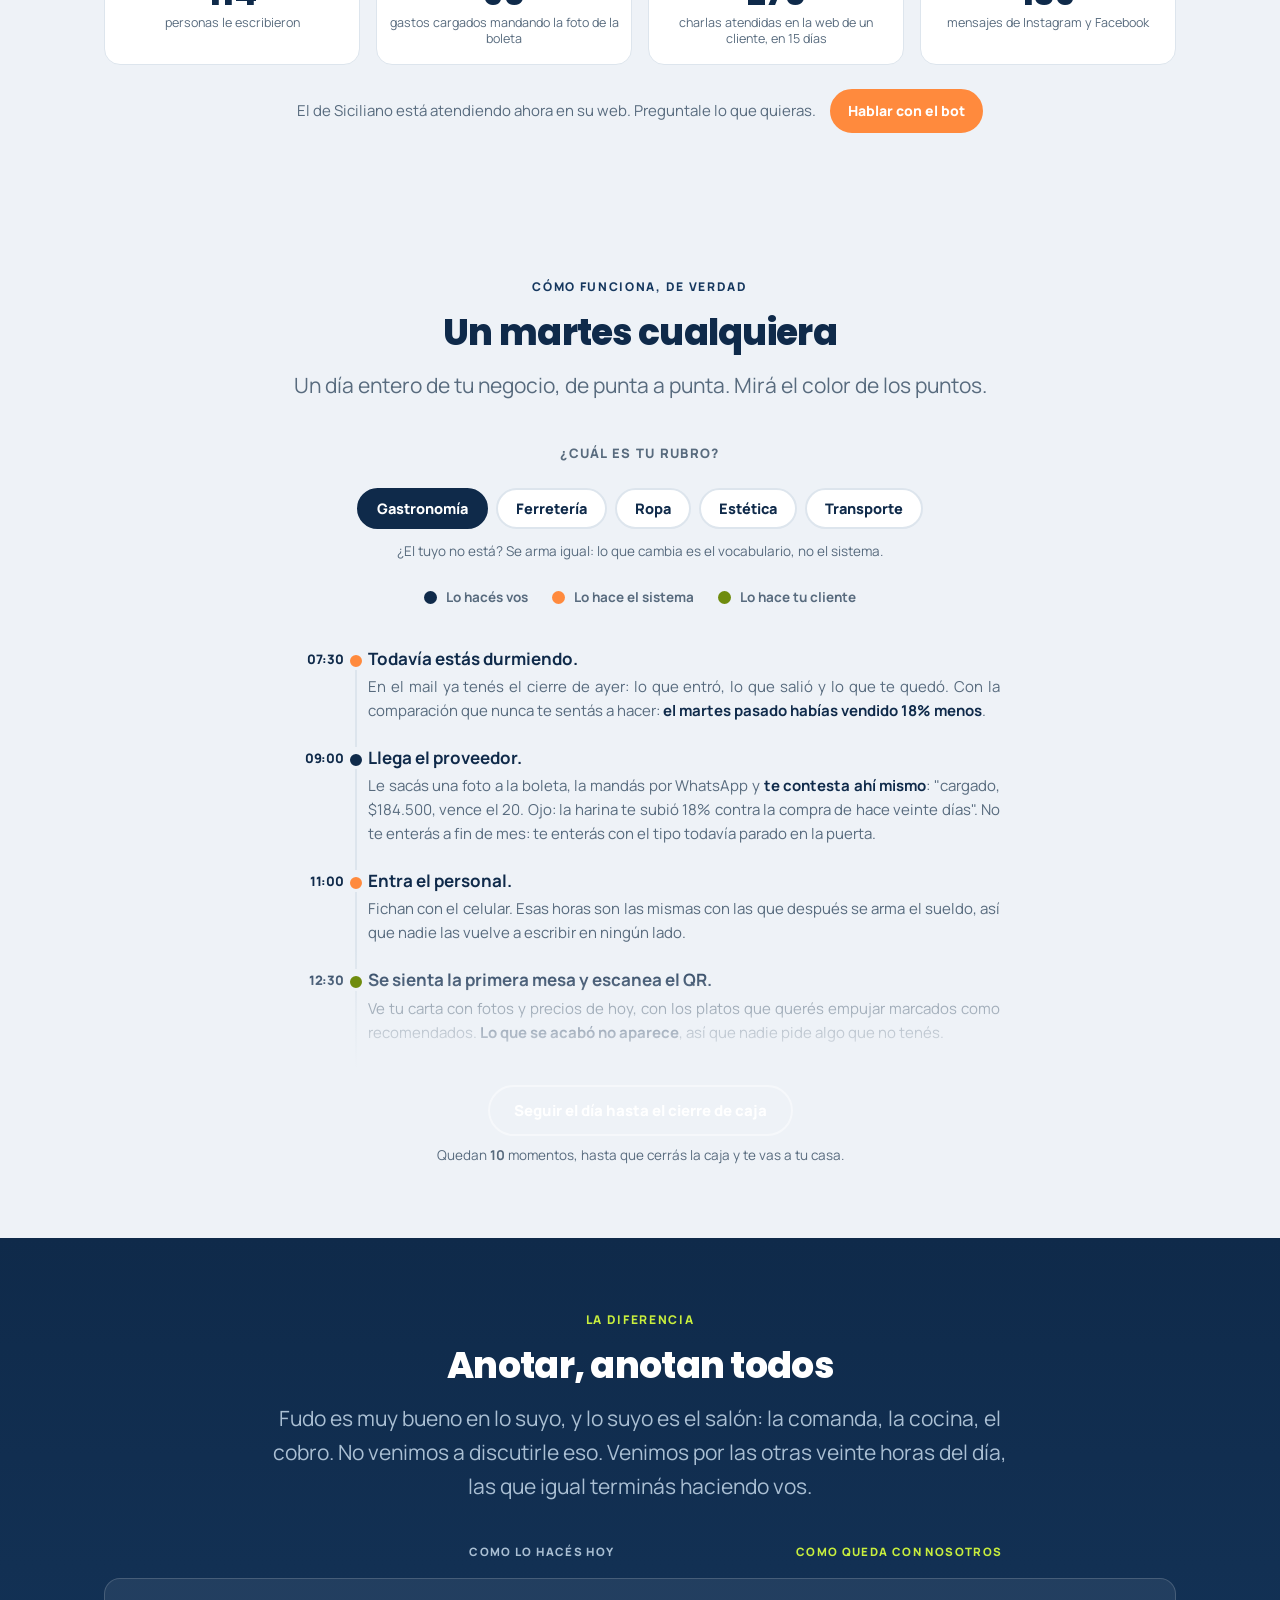
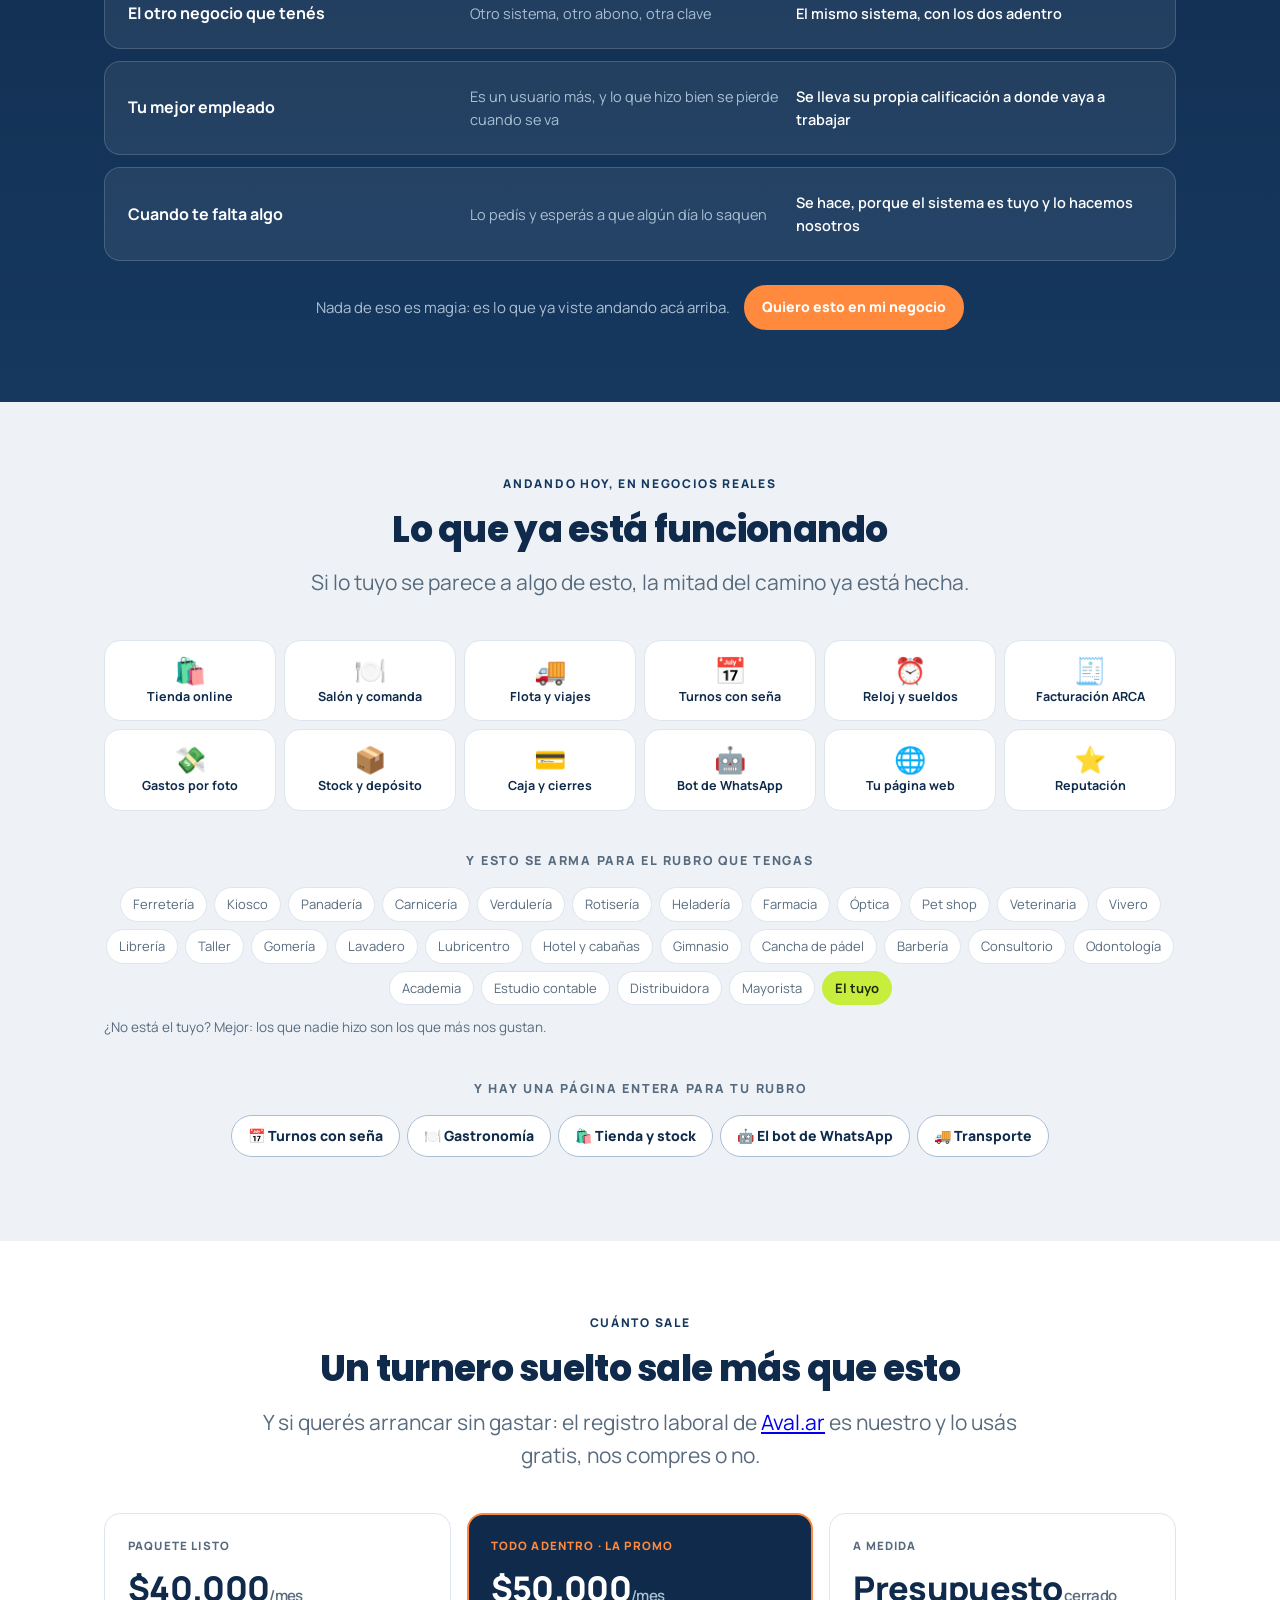
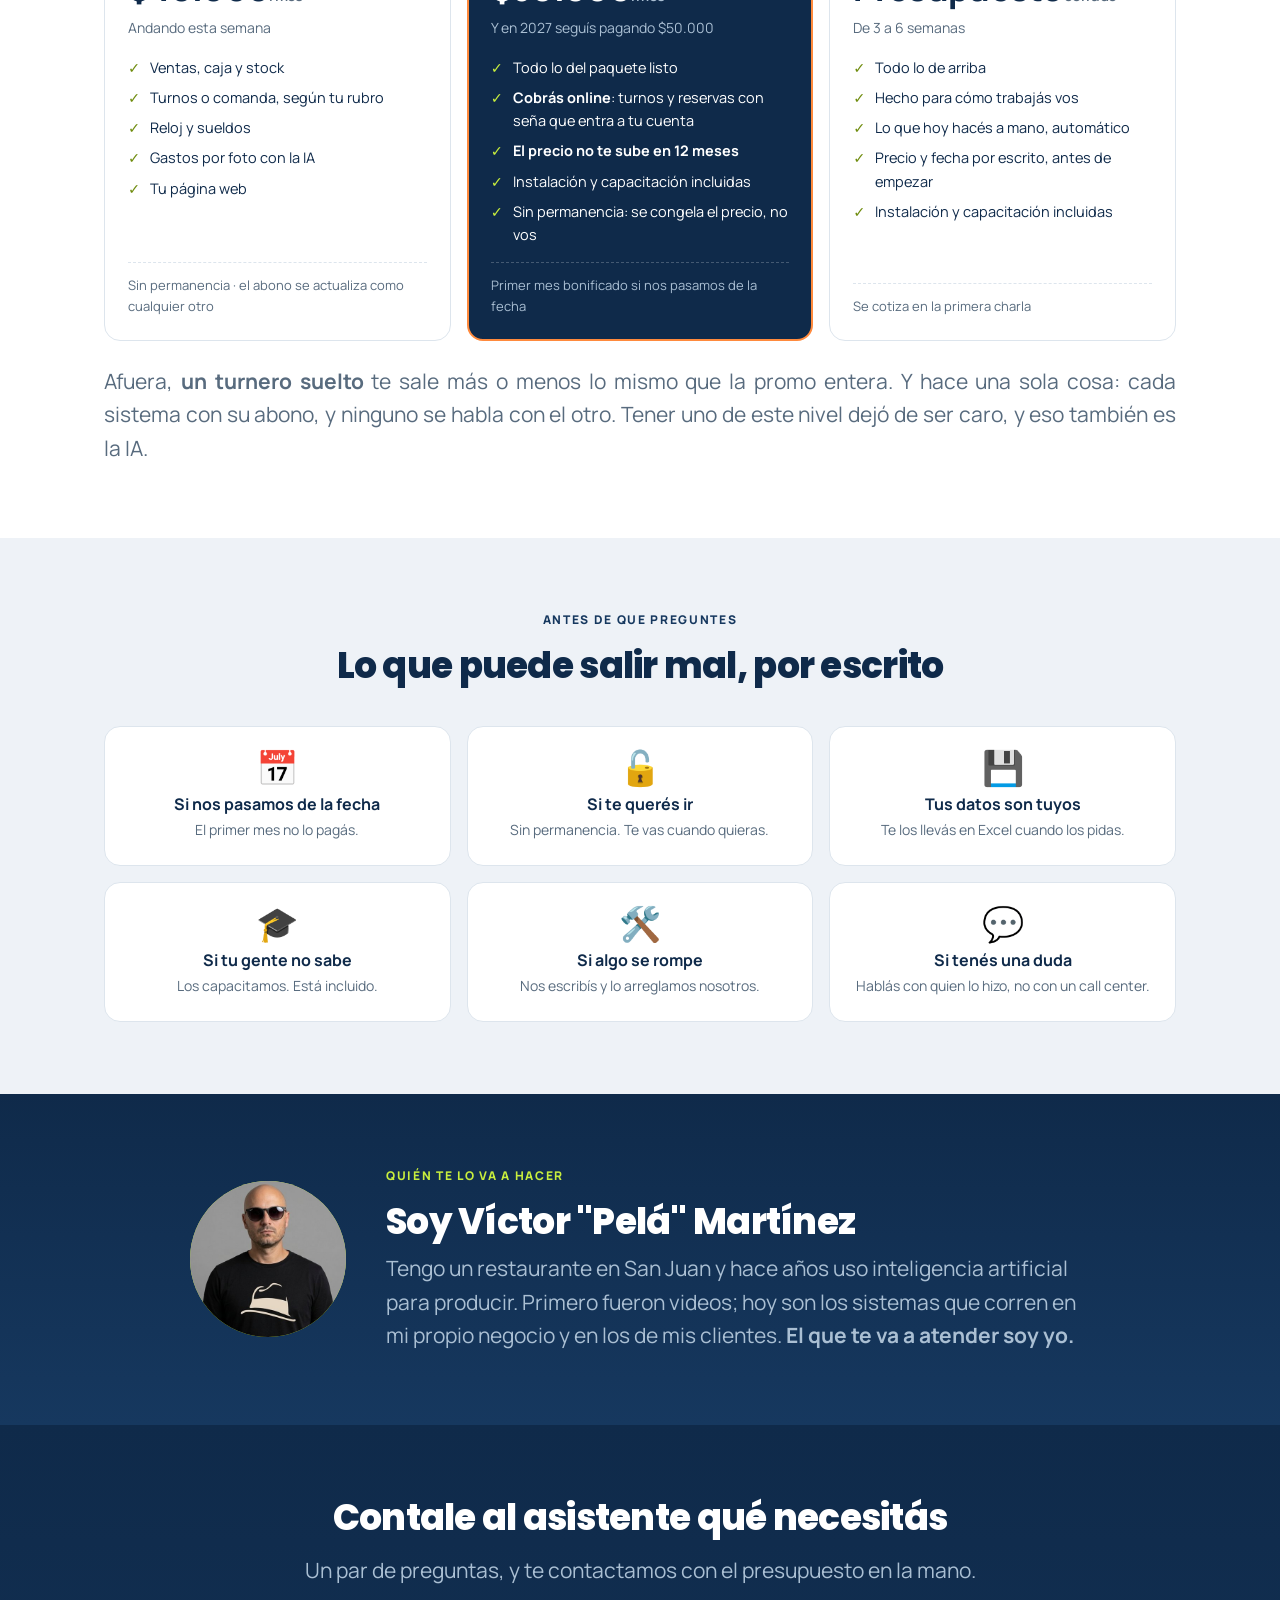
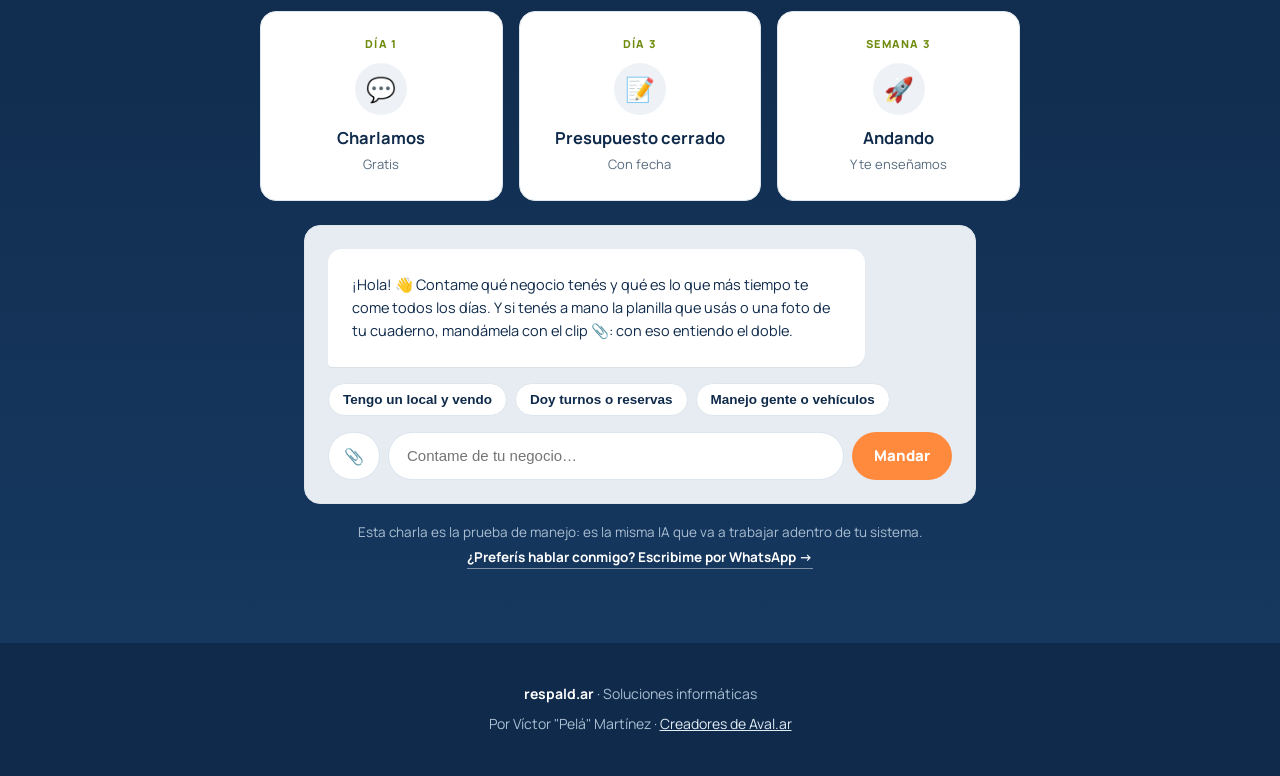
==== commit 1d273345: "Cinco landings de campana, el WhatsApp que no se pierde y el pixel Auditoria de respald.ar medida en" ====
--- a/index.html
+++ b/index.html
@@ -164,7 +164,31 @@
 .hero-txt p{text-align:left}
 .hero .lead{color:var(--gris-claro)}
 .hero em{font-style:normal;color:var(--lima)}
-.hero-nota{font-size:14.5px;color:var(--gris-claro);margin-top:var(--e3)}
+.hero-nota{font-size:14.5px;color:var(--gris-claro);margin-top:var(--e2)}
+/* la píldora del precio, en la primera pantalla */
+.pildora-precio{display:inline-flex;align-items:center;gap:9px;background:rgba(200,238,61,.14);
+  border:1px solid var(--lima-osc);color:var(--lima);border-radius:999px;
+  padding:9px 18px;font-size:14.5px;font-weight:800;margin-top:var(--e3);text-align:left}
+.pildora-precio b{color:#fff}
+
+/* ── EL WHATSAPP QUE NO SE PIERDE ───────────────────────────────
+   Auditoría del 21/08/2026, medido en producción a 375px: había UN
+   solo link de WhatsApp en toda la página y estaba en la pantalla
+   15,4 de 15,6. El camino más corto para hablar con Pelá quedaba
+   detrás del 99% del scroll. Ahora flota, siempre.
+   Va abajo a la derecha y con z-index por debajo de nada: no tapa
+   el chat del cierre porque ese vive en el ancho de la columna. */
+.wa-flota{position:fixed;right:18px;bottom:18px;z-index:80;
+  display:inline-flex;align-items:center;gap:10px;
+  background:var(--calido);color:#fff;text-decoration:none;font-weight:800;font-size:15px;
+  padding:14px 20px;border-radius:999px;box-shadow:0 8px 24px rgba(10,28,48,.32);
+  transition:transform .12s ease}
+.wa-flota:hover{transform:translateY(-2px)}
+.wa-flota i{font-style:normal;font-size:19px;line-height:1}
+@media(max-width:560px){
+  .wa-flota{right:14px;bottom:14px;padding:14px;font-size:0;gap:0}
+  .wa-flota i{font-size:23px}
+}
 @media(max-width:900px){
   .hero-grid{grid-template-columns:1fr}
   .hero-txt{text-align:center}
@@ -701,6 +725,12 @@
    se comen media pantalla de celular para decir una sola cosa */
 .rubros-tira{margin-top:var(--e2);gap:7px}
 .rubros-tira .rchip{padding:6px 12px;font-size:13px}
+/* las fichas que SON un link a la landing del rubro: se diferencian de
+   las 28 de arriba (que son texto suelto) con tinta y peso, si no el
+   visitante no descubre que se puede tocar */
+.rchip-link{color:var(--tinta);font-weight:800;text-decoration:none;border-color:var(--gris-claro)}
+.rubros-tira .rchip-link{padding:9px 16px;font-size:14px}
+.rchip-link:hover{border-color:var(--calido);color:var(--calido-osc)}
 
 /* ── chat en vivo del cierre ────────────────────────────────── */
 .chatwrap{max-width:672px;margin:var(--e3) auto 0;text-align:left}
@@ -775,7 +805,7 @@
 footer b{color:#fff}
 </style>
 </head>
-<body>
+<body data-wa-default="Hola! Vi la página de respald.ar y quiero saber cómo sería para mi negocio.">
 
 <header>
   <div class="wrap barra">
@@ -806,6 +836,10 @@
           <a class="btn btn-lima" href="#contacto">Contame qué necesitás</a>
           <a class="btn btn-borde" href="#demos">Ver los que ya andan</a>
         </div>
+        <!-- El precio vivía en la pantalla 11 de 15,6 (medido el 21/08 en
+             producción, a 375px). Es el dato que más se busca y el que más
+             tarde llegaba: acá entra en la primera. -->
+        <p class="pildora-precio">💰 <b>Desde $40.000 por mes</b> · o a medida, con presupuesto cerrado</p>
         <p class="hero-nota">Precio cerrado y fecha de entrega · <b class="cupo">tomamos 3 proyectos por mes</b></p>
       </div>
       <figure class="screen">
@@ -1327,12 +1361,23 @@
       ¿No está el tuyo? Mejor: los que nadie hizo son los que más nos gustan.
     </p>
 
-    <p class="logos-tit">Corriendo hoy, en estos negocios</p>
-    <div class="logos">
-      <span class="lg"><img src="demos/logo-diosas.jpg" alt="Diosas Odiosas" loading="lazy"></span>
-      <span class="lg"><img src="demos/logo-siciliano.jpg" alt="Siciliano Caffè & Pasta" loading="lazy"></span>
-      <span class="lg lg-txt">LORSAL<small>S.R.L.</small></span>
-      <span class="lg"><img src="demos/logo-valkiria.jpg" alt="Casa Valkiria" loading="lazy"></span>
+    <!-- 21/08/2026 · ACÁ ESTABA LA TIRA DE LOGOS y se fue.
+         Decía "corriendo hoy en estos negocios" con Diosas, Siciliano,
+         LORSAL y Valkiria: los mismos cuatro que la sección de demos ya
+         muestra ARRIBA, con nombre, captura real y link que abre. Era la
+         versión floja de una prueba que ya diste, y costaba 0,4
+         pantallas para repetirse.
+         En su lugar van las puertas a las landings de cada rubro, que es
+         lo que sí faltaba: una página entera escrita para ese negocio,
+         con su prueba y su precio. Sirven para la publicidad y sirven
+         para mandarle el link justo a un prospecto por WhatsApp. -->
+    <p class="logos-tit">Y hay una página entera para tu rubro</p>
+    <div class="rubros rubros-tira">
+      <a class="rchip rchip-link" href="turnos.html">📅 Turnos con seña</a>
+      <a class="rchip rchip-link" href="gastronomia.html">🍽️ Gastronomía</a>
+      <a class="rchip rchip-link" href="tienda.html">🛍️ Tienda y stock</a>
+      <a class="rchip rchip-link" href="whatsapp.html">🤖 El bot de WhatsApp</a>
+      <a class="rchip rchip-link" href="transporte.html">🚚 Transporte</a>
     </div>
   </div>
 </section>
@@ -1352,6 +1397,17 @@
         es nuestro y lo usás gratis, nos compres o no.
       </p>
     </div>
+    <!-- 21/08/2026 · TRES ESCALONES, NO CUATRO TARJETAS.
+         Pelá sumó la promo de $50.000 y decidió que el paquete de
+         $40.000 se queda. El riesgo de eso es obvio y hay que taparlo
+         acá: con dos números en la misma pantalla, el más barato parece
+         la ganga y el visitante no entiende qué le falta. La diferencia
+         se escribe entonces en lo único que NO se puede discutir, que
+         es el precio congelado: el de $40.000 sigue la inflación como
+         cualquier abono, el de $50.000 no se mueve en 12 meses.
+         La comparación con lo de afuera dejó de ser tarjeta y bajó a
+         una línea: cuatro columnas no entran, y ahí abajo no compite
+         con los planes que sí queremos que se lean. -->
     <div class="precios">
       <div class="pr">
         <span class="pr-rot">Paquete listo</span>
@@ -1364,14 +1420,27 @@
           <li>Gastos por foto con la IA</li>
           <li>Tu página web</li>
         </ul>
-        <span class="pr-nota">Primer mes bonificado · sin permanencia</span>
+        <span class="pr-nota">Sin permanencia · el abono se actualiza como cualquier otro</span>
       </div>
       <div class="pr destacado">
+        <span class="pr-rot">Todo adentro · la promo</span>
+        <b class="pr-num">$50.000<small>/mes</small></b>
+        <span class="pr-sub">Y en 2027 seguís pagando $50.000</span>
+        <ul>
+          <li>Todo lo del paquete listo</li>
+          <li><b>Cobrás online</b>: turnos y reservas con seña que entra a tu cuenta</li>
+          <li><b>El precio no te sube en 12 meses</b></li>
+          <li>Instalación y capacitación incluidas</li>
+          <li>Sin permanencia: se congela el precio, no vos</li>
+        </ul>
+        <span class="pr-nota">Primer mes bonificado si nos pasamos de la fecha</span>
+      </div>
+      <div class="pr">
         <span class="pr-rot">A medida</span>
         <b class="pr-num">Presupuesto<small> cerrado</small></b>
         <span class="pr-sub">De 3 a 6 semanas</span>
         <ul>
-          <li>Todo lo del paquete</li>
+          <li>Todo lo de arriba</li>
           <li>Hecho para cómo trabajás vos</li>
           <li>Lo que hoy hacés a mano, automático</li>
           <li>Precio y fecha por escrito, antes de empezar</li>
@@ -1379,15 +1448,13 @@
         </ul>
         <span class="pr-nota">Se cotiza en la primera charla</span>
       </div>
-      <div class="pr comparar">
-        <span class="pr-rot">Afuera</span>
-        <b class="pr-num afuera">~$50.000<small>/mes</small></b>
-        <span class="pr-sub">Y hace UNA cosa</span>
-        <p>Un turnero suelto, o un sistema de stock suelto, o el de sueldos
-        suelto. Cada uno con su abono y ninguno se habla con el otro.</p>
-      </div>
-    </div>
-    <p class="lead mt-3">Tener un sistema de este nivel dejó de ser caro. Eso también es la IA.</p>
+    </div>
+    <p class="lead mt-3">
+      Afuera, <b>un turnero suelto</b> te sale más o menos lo mismo que la
+      promo entera. Y hace una sola cosa: cada sistema con su abono, y
+      ninguno se habla con el otro. Tener uno de este nivel dejó de ser
+      caro, y eso también es la IA.
+    </p>
   </div>
 </section>
 
@@ -1463,7 +1530,7 @@
       </div>
       <p class="chat-nota">
         Esta charla es la prueba de manejo: es la misma IA que va a trabajar adentro de tu sistema.<br>
-        <a class="wa-directo" href="https://wa.me/5492644123194">¿Preferís hablar conmigo? Escribime por WhatsApp →</a>
+        <a class="wa-directo" data-wa href="https://wa.me/5492644123194">¿Preferís hablar conmigo? Escribime por WhatsApp →</a>
       </p>
     </div>
   </div>
@@ -1524,7 +1591,17 @@
         ["07:30","solo","Todavía estás durmiendo.","En el mail está el cierre de ayer y cómo viene el mes: <b>12% arriba del anterior</b>."],
         ["09:00","vos","Llega el pedido de insumos.","Le sacás una foto a la boleta y la mandás por WhatsApp. Queda el gasto cargado, con el proveedor y el vencimiento."],
         ["10:00","cliente","Alguien saca turno desde tu web.","Elige entre los horarios que tenés libres de verdad, deja la seña y <b>la plata entra a tu cuenta</b>. La agenda se ocupa sola."],
-        ["10:30","solo","Se cayó el turno de las cuatro.","El sistema le avisa a las que estaban anotadas esperando ese horario, de a dos y por orden de llegada. <b>El hueco se llena sin que llames a nadie</b>, que es la plata que se pierde todos los días sin que la veas."],
+        /* 🔴 21/08/2026 · ACÁ HABÍA UNA PROMESA QUE NO SE CUMPLE.
+           Decía que cuando se cae un turno el sistema le avisa solo a
+           las que estaban anotadas esperando ese horario. La lista de
+           espera EXISTE, pero vive en el módulo de reservas de
+           restaurante y arranca APAGADA para todas las empresas
+           (`espera_activa` en false, ver avalar-reservas-lista-espera):
+           una estética que compre por esta página no la tiene. Se
+           borró el momento en vez de suavizarlo: media verdad en una
+           página de venta es lo que hace que el cliente desarme
+           después todo lo demás, que sí es cierto.
+           Si algún día se prende para estética, vuelve tal cual. */
         ["11:00","solo","Entra el personal.","Fichan con el celular. Esas horas son las mismas con las que después se arma el sueldo."],
         ["14:00","solo","A la que viene mañana le llega el recordatorio.","Sin que nadie se acuerde de mandarlo. La que no viene y no avisa es <b>el agujero más caro</b> que tiene una agenda."],
         ["16:00","vos","Atendés, y le sacás la foto.","El antes y el después quedan guardados <b>en la ficha de ella</b>, junto con qué se le hizo, con qué producto y quién la atendió. La próxima sesión no depende de tu memoria, y cuando quiere ver cómo viene, se lo mostrás."],
@@ -1704,6 +1781,11 @@
   function terminar(){
     envio.style.display = "none"; chips.innerHTML = ""; fin.style.display = "block";
     try{ sessionStorage.setItem("deleg_chat_fin", "1"); }catch(_){}
+    /* ESTA es la conversión de verdad: la entrevista terminó y el resumen
+       ya salió por mail. Es el evento que hay que optimizar en Meta, no
+       el clic ni la visita. Si algún día no se dispara, la campaña queda
+       aprendiendo a traer gente que mira y se va. */
+    try{ if(window.fbq) window.fbq("track","Lead",{content_name:"entrevista completa"}); }catch(_){}
   }
 
   function preguntar(texto, adjuntos){
@@ -1797,6 +1879,10 @@
 })();
 </script>
 
+<!-- El WhatsApp que no se pierde. campana.js le arma el mensaje y le
+     mete el rótulo de campaña, y dispara el evento Contact del píxel. -->
+<a class="wa-flota" data-wa="Hola! Vi la página de respald.ar y quiero saber cómo sería para mi negocio." href="#"><i>💬</i>Escribime</a>
+
 <footer>
   <div class="wrap pie">
     <p><b>respald.ar</b> · Soluciones informáticas</p>
@@ -1804,5 +1890,9 @@
   </div>
 </footer>
 
+<!-- El píxel, de dónde vino el visitante y los eventos. La home no
+     tenía NADA de medición: ver el encabezado de campana.js. -->
+<script src="campana.js"></script>
+
 </body>
 </html>
